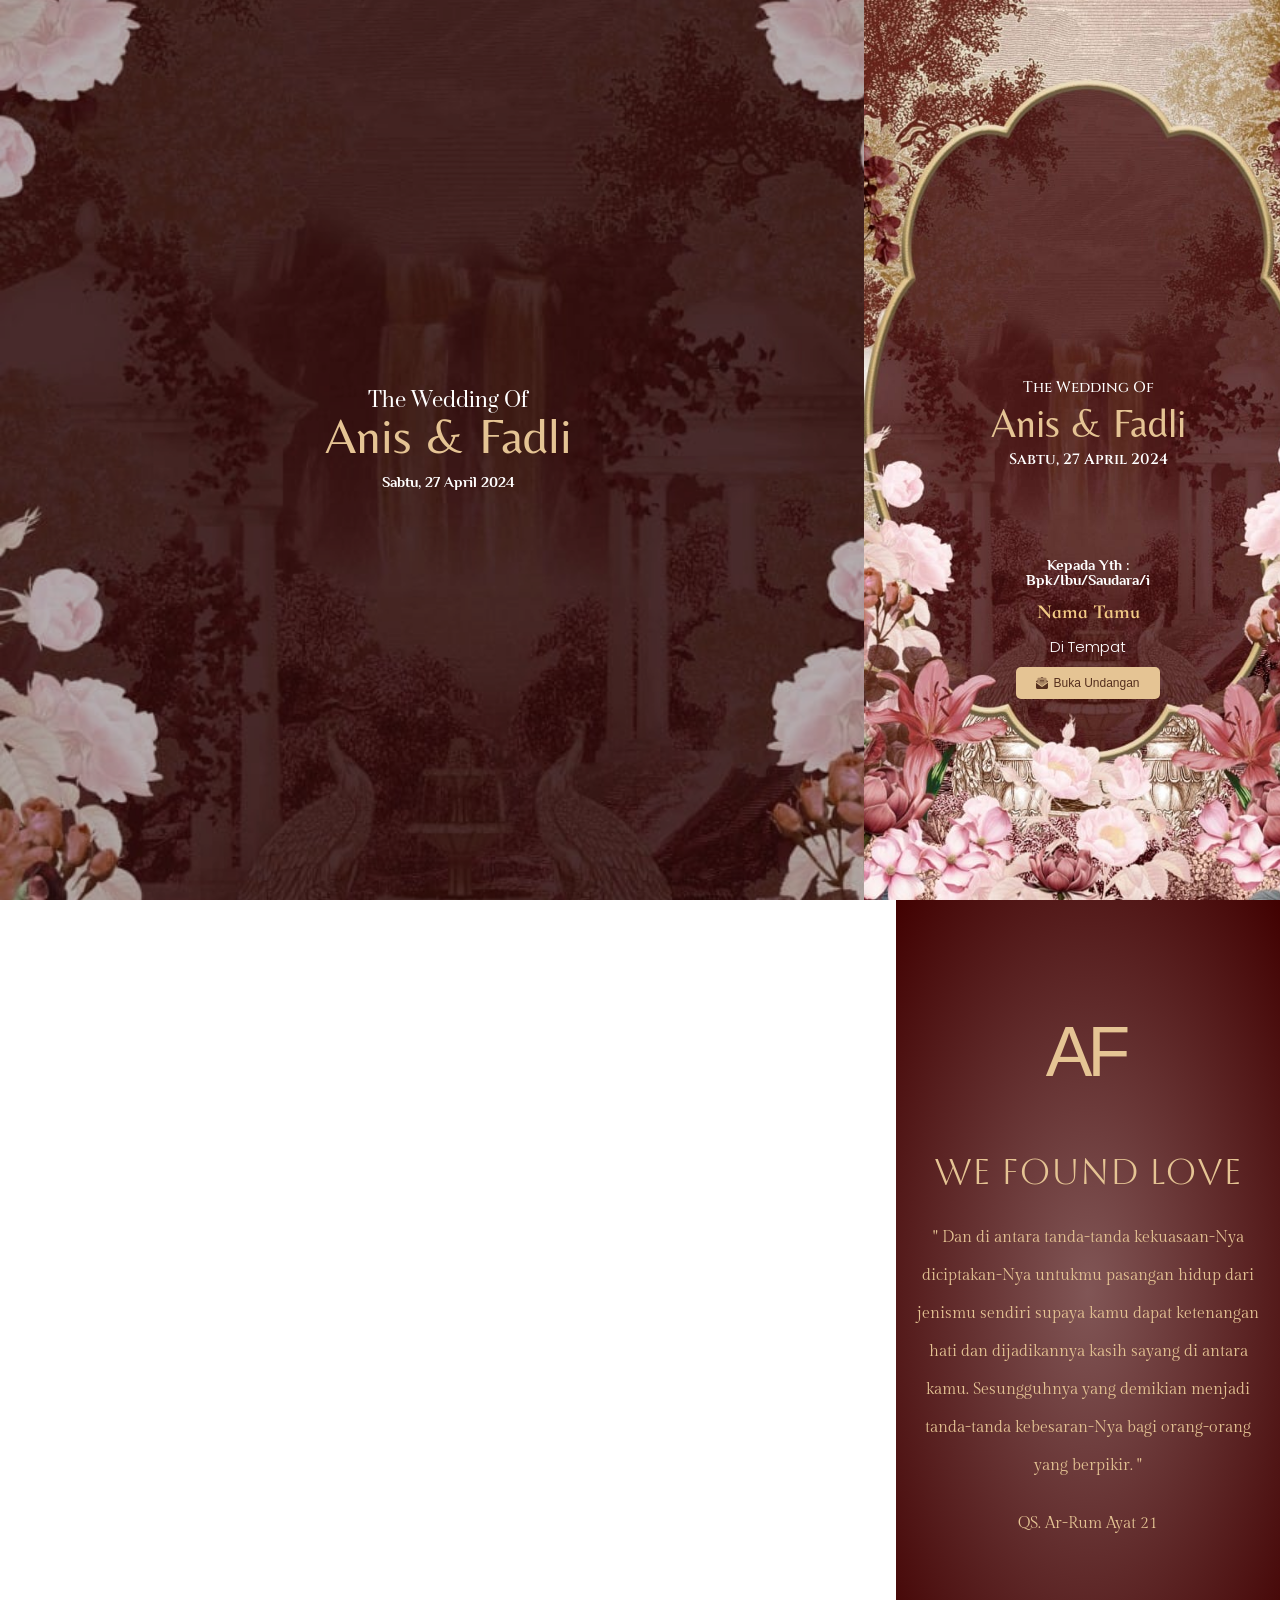
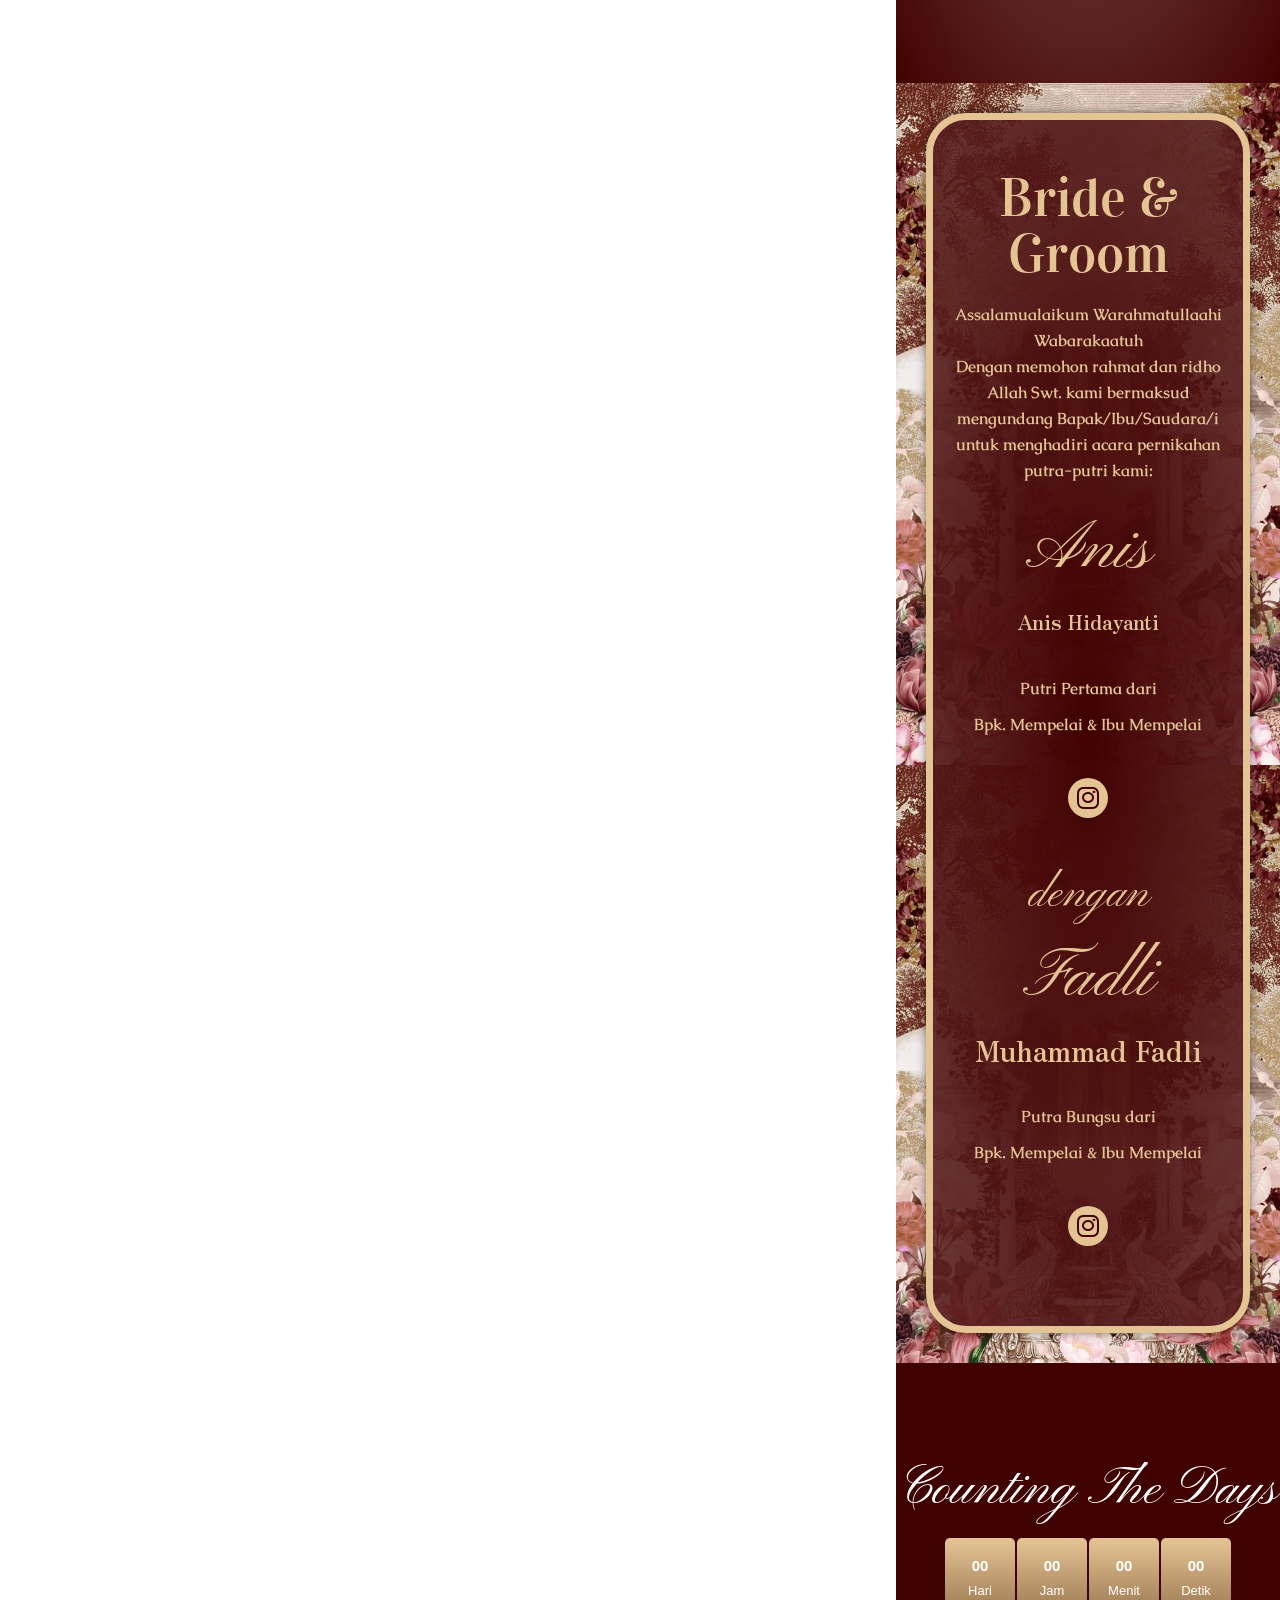
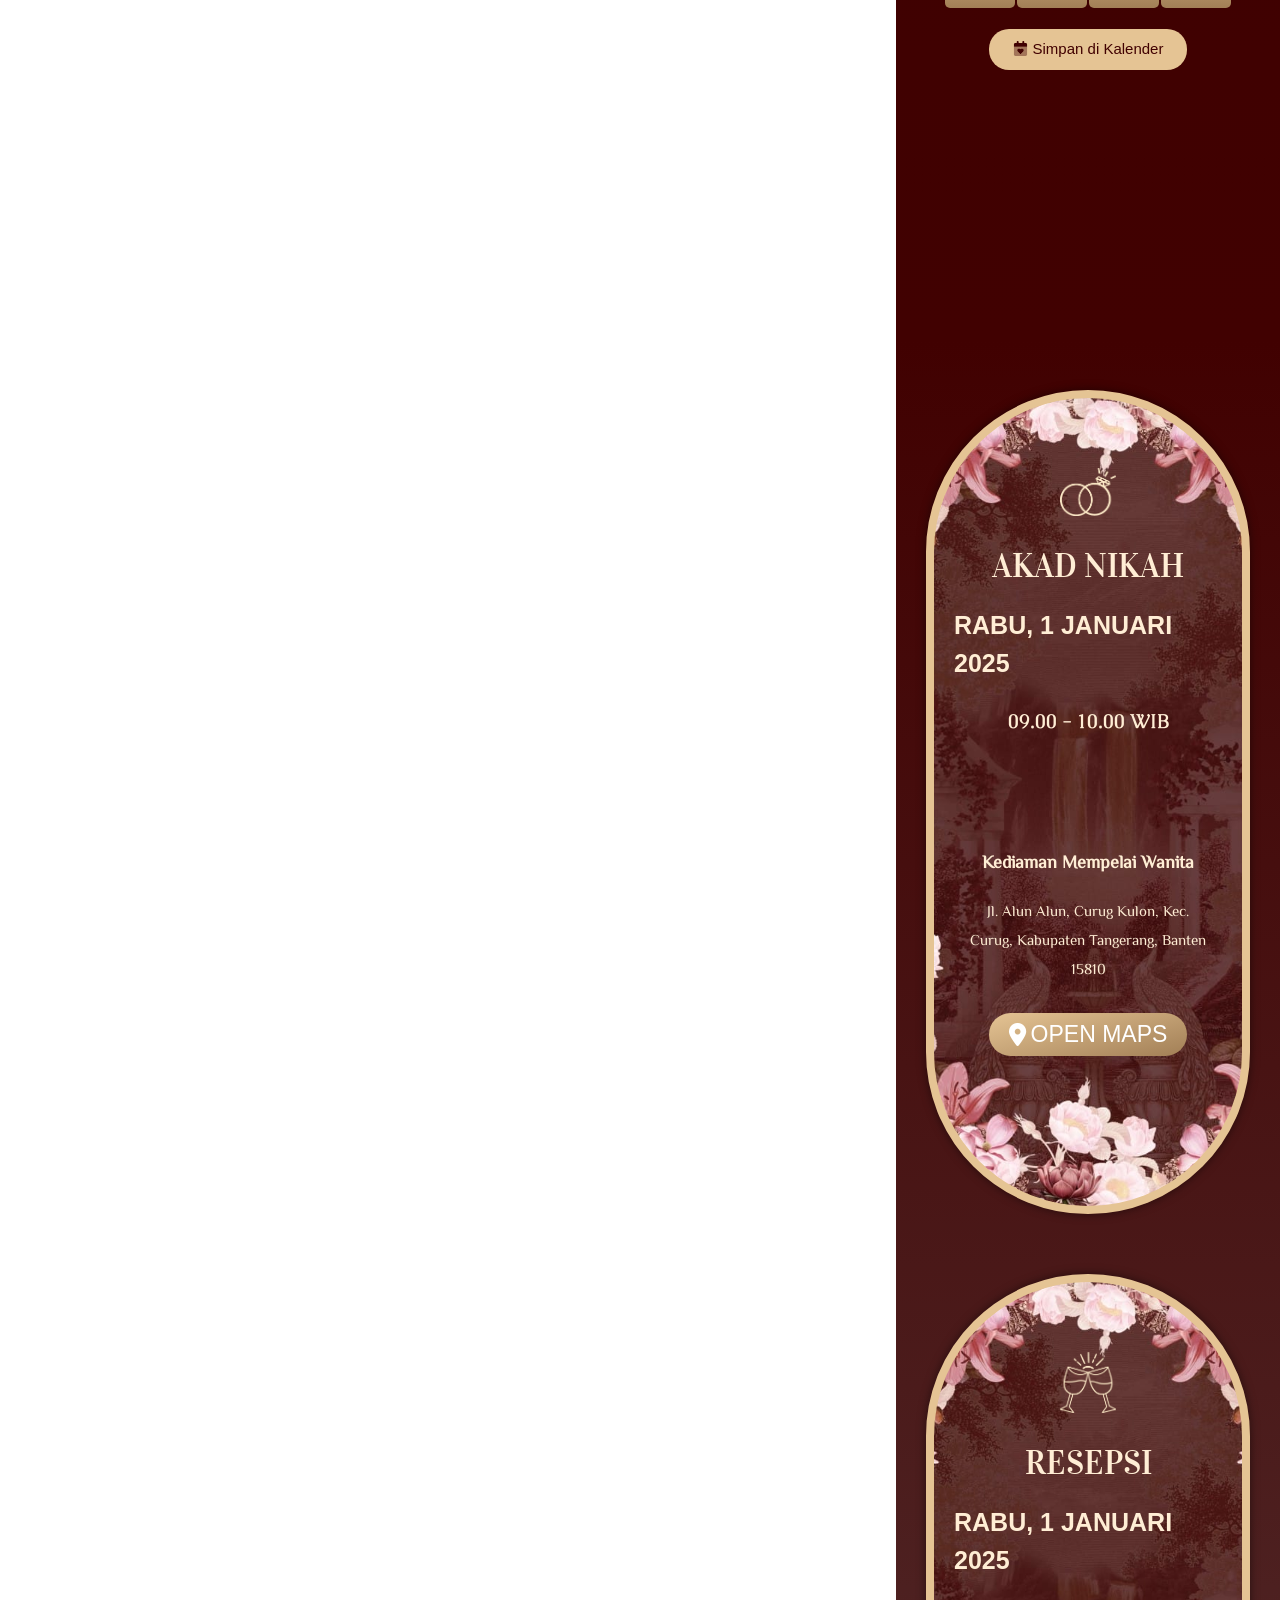
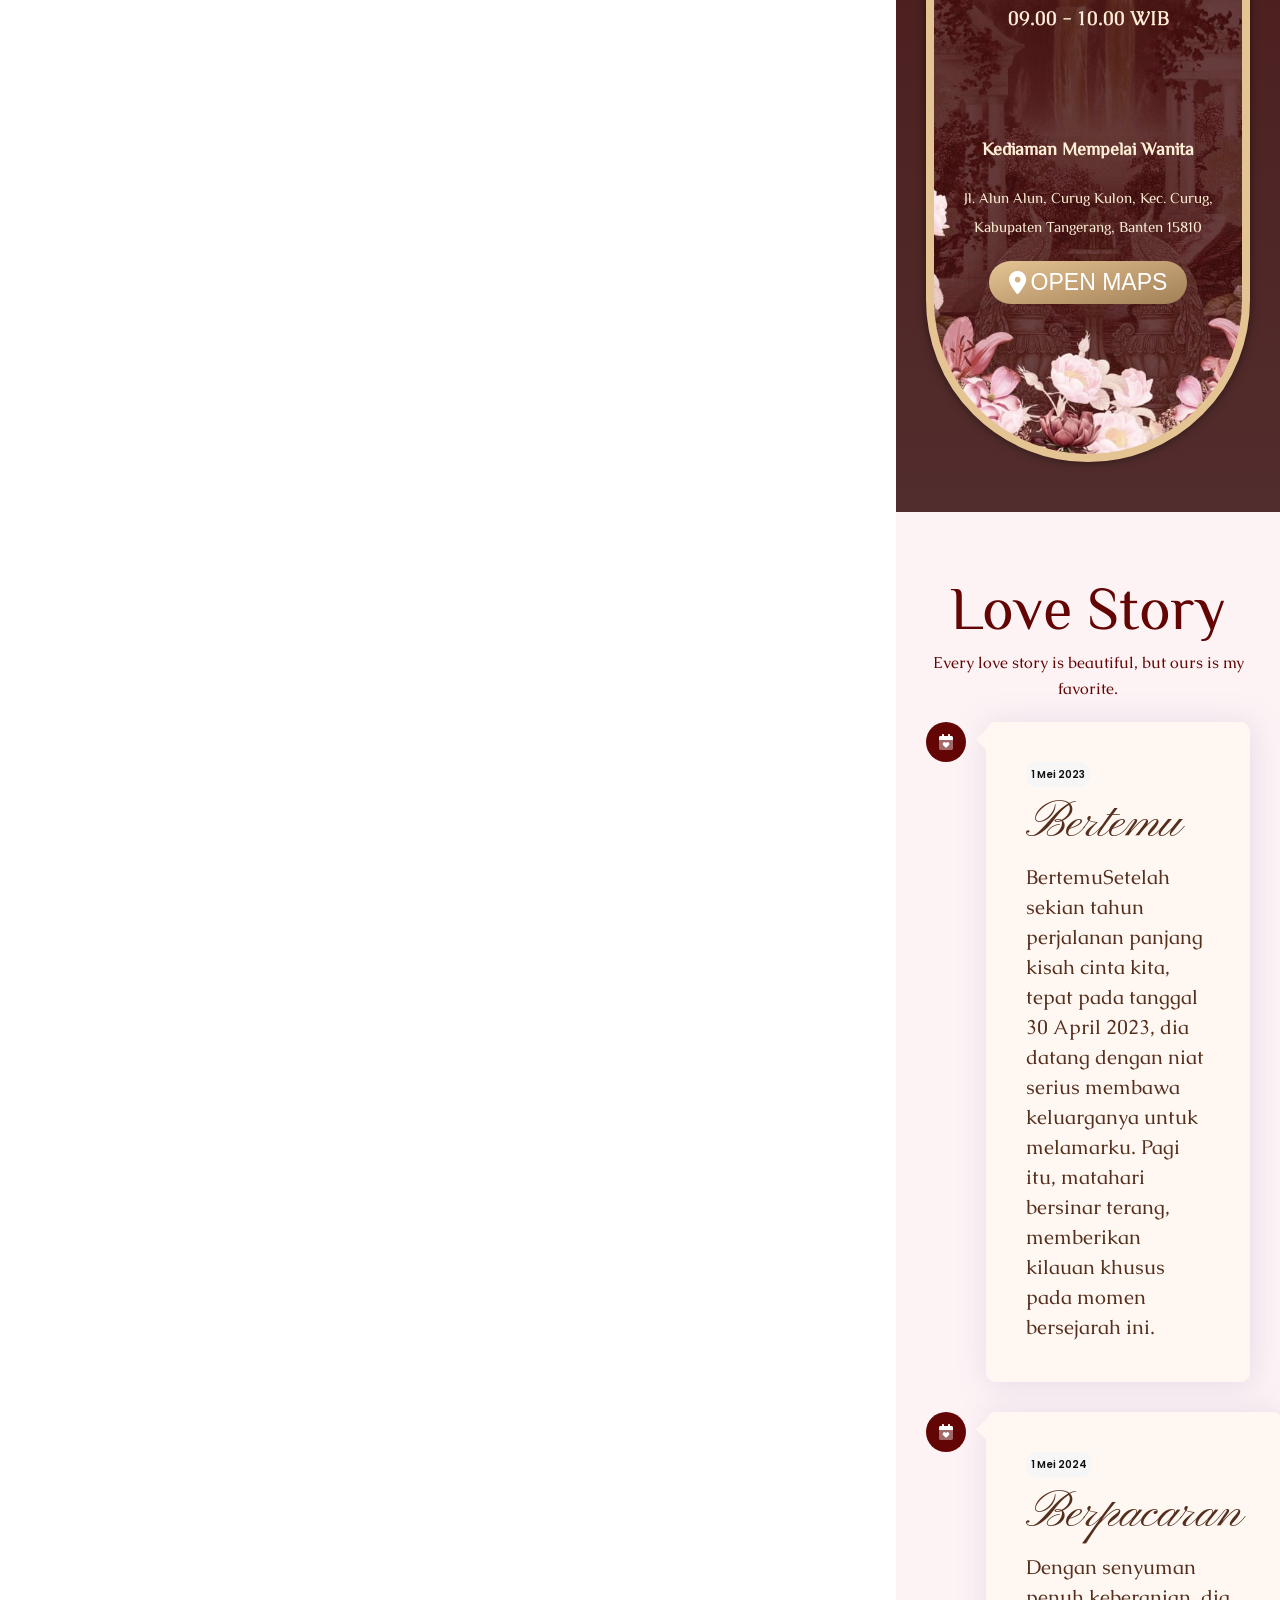
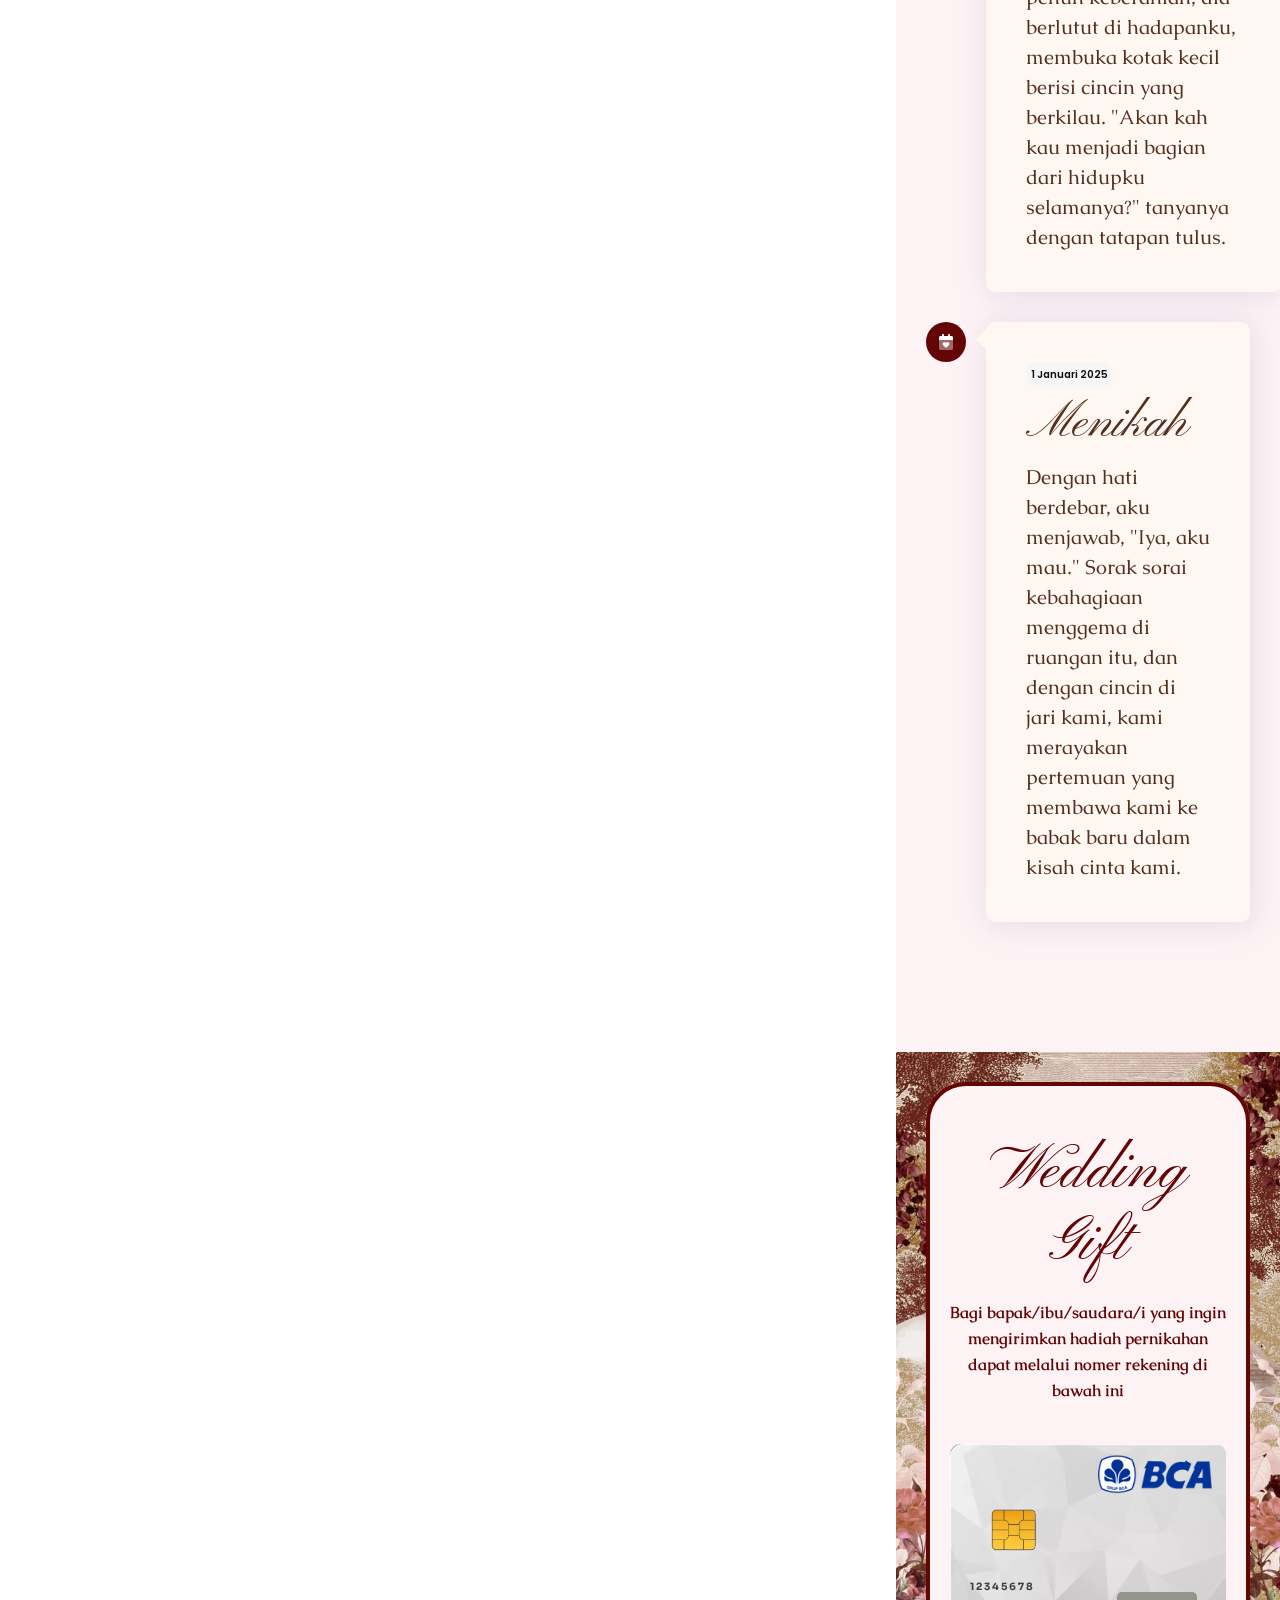
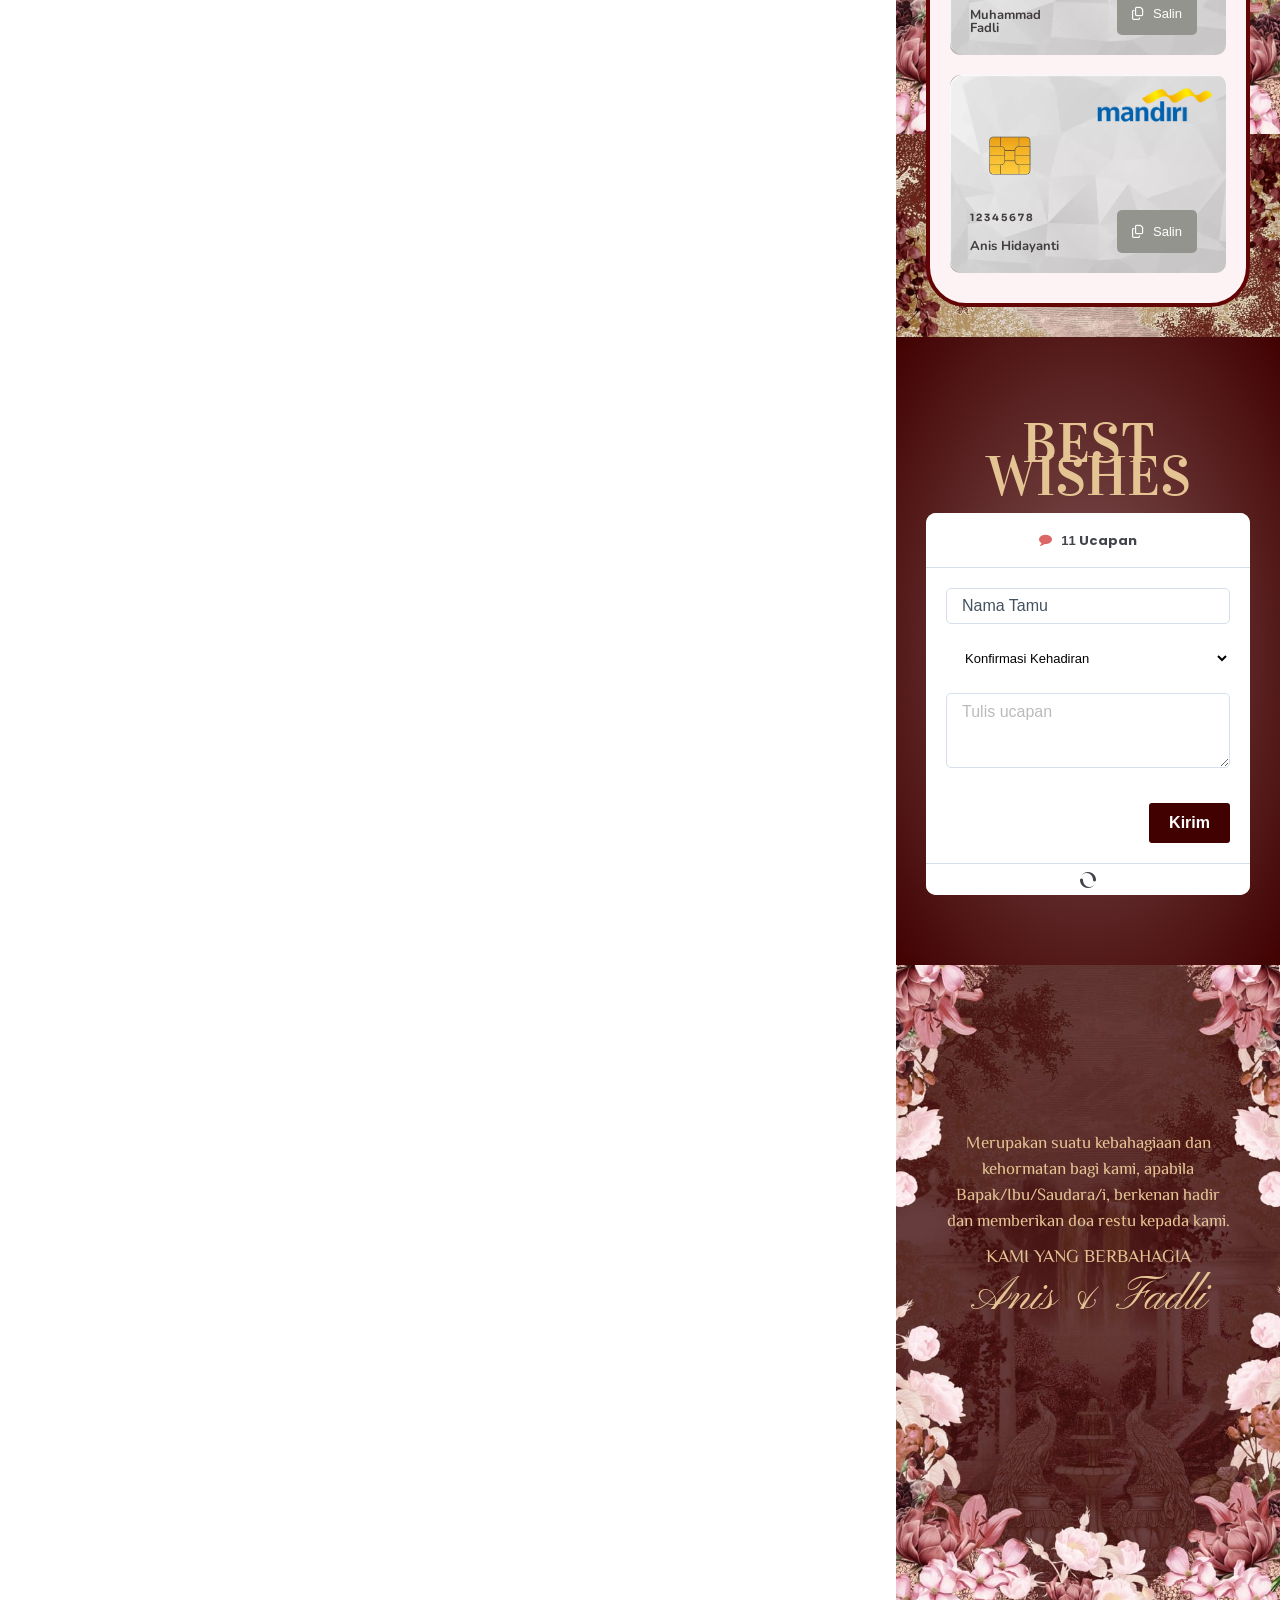
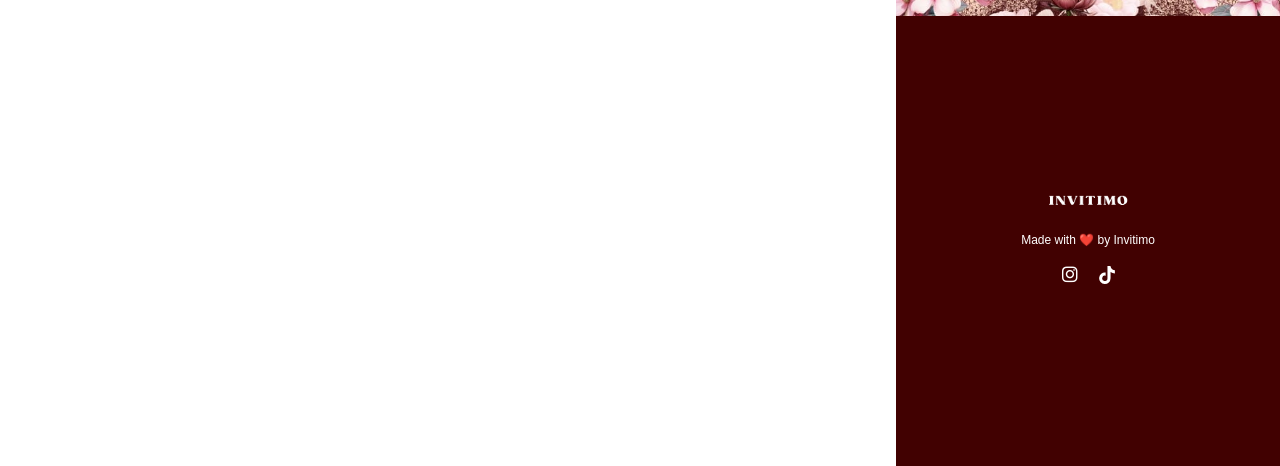
==== minimotion-02/index.htm @ 1c2e0ca4 "The Wedding of Tari & Boni - Finalized digital wedding invitation with full assets, branding, and de" ====
﻿<!DOCTYPE html>
<html lang="id" prefix="og: https://ogp.me/ns#">
<head>
	<meta charset="UTF-8">
		<link rel="icon" type="image/png" href="../wp-content/uploads/jet-form-builder/f4cf53f985447ec1e699b2943c56309c/2025/09/INVITIMO.jpeg">
<link rel="shortcut icon" href="../wp-content/uploads/jet-form-builder/f4cf53f985447ec1e699b2943c56309c/2025/09/INVITIMO.jpeg">

<!-- Optimasi Mesin Pencari oleh Rank Math - https://rankmath.com/ -->
<title>The Wedding Of Anis &amp; Fadli</title>
<meta name="description" content="Nama Tamu, hadiri acara pernikahan Anis &amp; Fadli. pada hari Minggu. 31 Desember 2024 Ya!">
<meta name="robots" content="nofollow, noindex">
<meta property="og:locale" content="id_ID">
<meta property="og:type" content="article">
<meta property="og:title" content="The Wedding Of Anis &amp; Fadli">
<meta property="og:description" content="Nama Tamu, hadiri acara pernikahan Anis &amp; Fadli. pada hari Minggu. 31 Desember 2024 Ya!">
<meta property="og:url" content="https://invitimo.my.id/minimotion-02/">
<meta property="og:site_name" content="Digital Wedding Invitation">
<meta property="article:section" content="Undangan Pernikahan">
<meta property="og:updated_time" content="2025-06-10T13:02:45+07:00">
<meta property="og:image" content="https://hi.kekondangan.id/wp-content/uploads/jet-form-builder/5694b3b8e68d534f207261f9217afb73/2024/09/MOTION-02.jpg">
<meta property="og:image:secure_url" content="https://hi.kekondangan.id/wp-content/uploads/jet-form-builder/5694b3b8e68d534f207261f9217afb73/2024/09/MOTION-02.jpg">
<meta property="og:image:width" content="1000">
<meta property="og:image:height" content="1000">
<meta property="og:image:alt" content="Anis &#038; Fadli">
<meta property="og:image:type" content="image/jpeg">
<meta property="article:published_time" content="2024-09-04T17:15:02+07:00">
<meta property="article:modified_time" content="2025-06-10T13:02:45+07:00">
<meta name="twitter:card" content="summary_large_image">
<meta name="twitter:title" content="The Wedding Of Anis &amp; Fadli">
<meta name="twitter:description" content="Nama Tamu, hadiri acara pernikahan Anis &amp; Fadli. pada hari Minggu. 31 Desember 2024 Ya!">
<meta name="twitter:image" content="https://hi.kekondangan.id/wp-content/uploads/jet-form-builder/5694b3b8e68d534f207261f9217afb73/2024/09/MOTION-02.jpg">
<meta name="twitter:label1" content="Ditulis oleh">
<meta name="twitter:data1" content="kekondangan">
<meta name="twitter:label2" content="Waktunya membaca">
<meta name="twitter:data2" content="Kurang dari semenit">
<script type="application/ld+json" class="rank-math-schema">{"@context":"https://schema.org","@graph":[{"@type":["Person","Organization"],"@id":"https://invitimo.my.id/#person","name":"Digital Wedding Invitation"},{"@type":"WebSite","@id":"https://invitimo.my.id/#website","url":"https://invitimo.my.id","name":"Digital Wedding Invitation","publisher":{"@id":"https://invitimo.my.id/#person"},"inLanguage":"id"},{"@type":"ImageObject","@id":"https://hi.kekondangan.id/wp-content/uploads/jet-form-builder/5694b3b8e68d534f207261f9217afb73/2024/09/MOTION-02.jpg","url":"https://hi.kekondangan.id/wp-content/uploads/jet-form-builder/5694b3b8e68d534f207261f9217afb73/2024/09/MOTION-02.jpg","width":"1000","height":"1000","inLanguage":"id"},{"@type":"WebPage","@id":"https://invitimo.my.id/minimotion-02/#webpage","url":"https://invitimo.my.id/minimotion-02/","name":"The Wedding Of Anis &amp; Fadli","datePublished":"2024-09-04T17:15:02+07:00","dateModified":"2025-06-10T13:02:45+07:00","isPartOf":{"@id":"https://invitimo.my.id/#website"},"primaryImageOfPage":{"@id":"https://hi.kekondangan.id/wp-content/uploads/jet-form-builder/5694b3b8e68d534f207261f9217afb73/2024/09/MOTION-02.jpg"},"inLanguage":"id"},{"@type":"Person","@id":"https://invitimo.my.id/author/kekondangan/","name":"kekondangan","url":"https://invitimo.my.id/author/kekondangan/","image":{"@type":"ImageObject","@id":"https://secure.gravatar.com/avatar/060e39ec4af00465f8073937f959c683679de852fa3f70bc7729038ad7bef04e?s=96&amp;d=mm&amp;r=g","url":"https://secure.gravatar.com/avatar/060e39ec4af00465f8073937f959c683679de852fa3f70bc7729038ad7bef04e?s=96&amp;d=mm&amp;r=g","caption":"kekondangan","inLanguage":"id"},"sameAs":["http://hi.kekondangan.id"]},{"@type":"BlogPosting","headline":"The Wedding Of Anis &amp; Fadli","datePublished":"2024-09-04T17:15:02+07:00","dateModified":"2025-06-10T13:02:45+07:00","articleSection":"Undangan Pernikahan","author":{"@id":"https://invitimo.my.id/author/kekondangan/","name":"kekondangan"},"publisher":{"@id":"https://invitimo.my.id/#person"},"description":"Nama Tamu, hadiri acara pernikahan Anis &amp; Fadli. pada hari Minggu. 31 Desember 2024 Ya!","name":"The Wedding Of Anis &amp; Fadli","@id":"https://invitimo.my.id/minimotion-02/#richSnippet","isPartOf":{"@id":"https://invitimo.my.id/minimotion-02/#webpage"},"image":{"@id":"https://hi.kekondangan.id/wp-content/uploads/jet-form-builder/5694b3b8e68d534f207261f9217afb73/2024/09/MOTION-02.jpg"},"inLanguage":"id","mainEntityOfPage":{"@id":"https://invitimo.my.id/minimotion-02/#webpage"}}]}</script>
<!-- /Plugin WordPress Rank Math SEO -->

<link rel='dns-prefetch' href='//hi.kekondangan.id'>
<link rel='dns-prefetch' href='//fonts.googleapis.com'>
<link rel='dns-prefetch' href='//unpkg.com'>
<link rel="alternate" title="oEmbed (JSON)" type="application/json+oembed" href="../wp-json/oembed/1.0/embed?url=https%3A%2F%2Finvitimo.my.id%2Fminimotion-02%2F">
<link rel="alternate" title="oEmbed (XML)" type="text/xml+oembed" href="../wp-json/oembed/1.0/embed-1?url=https%3A%2F%2Finvitimo.my.id%2Fminimotion-02%2F&#038;format=xml">
<style id="wp-img-auto-sizes-contain-inline-css">
img:is([sizes=auto i],[sizes^="auto," i]){contain-intrinsic-size:3000px 1500px}
/*# sourceURL=wp-img-auto-sizes-contain-inline-css */
</style>
<style id="wp-emoji-styles-inline-css">

	img.wp-smiley, img.emoji {
		display: inline !important;
		border: none !important;
		box-shadow: none !important;
		height: 1em !important;
		width: 1em !important;
		margin: 0 0.07em !important;
		vertical-align: -0.1em !important;
		background: none !important;
		padding: 0 !important;
	}
/*# sourceURL=wp-emoji-styles-inline-css */
</style>
<style id="wp-block-library-inline-css">
:root{--wp-block-synced-color:#7a00df;--wp-block-synced-color--rgb:122,0,223;--wp-bound-block-color:var(--wp-block-synced-color);--wp-editor-canvas-background:#ddd;--wp-admin-theme-color:#007cba;--wp-admin-theme-color--rgb:0,124,186;--wp-admin-theme-color-darker-10:#006ba1;--wp-admin-theme-color-darker-10--rgb:0,107,160.5;--wp-admin-theme-color-darker-20:#005a87;--wp-admin-theme-color-darker-20--rgb:0,90,135;--wp-admin-border-width-focus:2px}@media (min-resolution:192dpi){:root{--wp-admin-border-width-focus:1.5px}}.wp-element-button{cursor:pointer}:root .has-very-light-gray-background-color{background-color:#eee}:root .has-very-dark-gray-background-color{background-color:#313131}:root .has-very-light-gray-color{color:#eee}:root .has-very-dark-gray-color{color:#313131}:root .has-vivid-green-cyan-to-vivid-cyan-blue-gradient-background{background:linear-gradient(135deg,#00d084,#0693e3)}:root .has-purple-crush-gradient-background{background:linear-gradient(135deg,#34e2e4,#4721fb 50%,#ab1dfe)}:root .has-hazy-dawn-gradient-background{background:linear-gradient(135deg,#faaca8,#dad0ec)}:root .has-subdued-olive-gradient-background{background:linear-gradient(135deg,#fafae1,#67a671)}:root .has-atomic-cream-gradient-background{background:linear-gradient(135deg,#fdd79a,#004a59)}:root .has-nightshade-gradient-background{background:linear-gradient(135deg,#330968,#31cdcf)}:root .has-midnight-gradient-background{background:linear-gradient(135deg,#020381,#2874fc)}:root{--wp--preset--font-size--normal:16px;--wp--preset--font-size--huge:42px}.has-regular-font-size{font-size:1em}.has-larger-font-size{font-size:2.625em}.has-normal-font-size{font-size:var(--wp--preset--font-size--normal)}.has-huge-font-size{font-size:var(--wp--preset--font-size--huge)}:root .has-text-align-center{text-align:center}:root .has-text-align-left{text-align:left}:root .has-text-align-right{text-align:right}.has-fit-text{white-space:nowrap!important}#end-resizable-editor-section{display:none}.aligncenter{clear:both}.items-justified-left{justify-content:flex-start}.items-justified-center{justify-content:center}.items-justified-right{justify-content:flex-end}.items-justified-space-between{justify-content:space-between}.screen-reader-text{word-wrap:normal!important;border:0;clip-path:inset(50%);height:1px;margin:-1px;overflow:hidden;padding:0;position:absolute;width:1px;word-break:normal!important}.screen-reader-text:focus{background-color:#ddd;clip-path:none;color:#444;display:block;font-size:1em;height:auto;left:5px;line-height:normal;padding:15px 23px 14px;text-decoration:none;top:5px;width:auto;z-index:100000}html :where(.has-border-color){border-style:solid}html :where([style^=border-color],[style*=";border-color"],[style*="; border-color"]){border-style:solid}html :where([style^=border-top-color],[style*=";border-top-color"],[style*="; border-top-color"]){border-top-style:solid}html :where([style^=border-right-color],[style*=";border-right-color"],[style*="; border-right-color"]){border-right-style:solid}html :where([style^=border-bottom-color],[style*=";border-bottom-color"],[style*="; border-bottom-color"]){border-bottom-style:solid}html :where([style^=border-left-color],[style*=";border-left-color"],[style*="; border-left-color"]){border-left-style:solid}html :where([style^=border-width],[style*=";border-width"],[style*="; border-width"]){border-style:solid}html :where([style^=border-top-width],[style*=";border-top-width"],[style*="; border-top-width"]){border-top-style:solid}html :where([style^=border-right-width],[style*=";border-right-width"],[style*="; border-right-width"]){border-right-style:solid}html :where([style^=border-bottom-width],[style*=";border-bottom-width"],[style*="; border-bottom-width"]){border-bottom-style:solid}html :where([style^=border-left-width],[style*=";border-left-width"],[style*="; border-left-width"]){border-left-style:solid}html :where(img[class*=wp-image-]){height:auto;max-width:100%}:where(figure){margin:0 0 1em}html :where(.is-position-sticky){--wp-admin--admin-bar--position-offset:var(--wp-admin--admin-bar--height,0px)}@media screen and (max-width:600px){html :where(.is-position-sticky){--wp-admin--admin-bar--position-offset:0px}}
/*# sourceURL=/wp-includes/css/dist/block-library/common.min.css */
</style>
<style id="wp-block-styles-placeholder-inline-css">
:root { --wp-internal-comment: "Placeholder for wp_hoist_late_printed_styles() to replace with the block styles printed at wp_footer." }
/*# sourceURL=wp-block-styles-placeholder-inline-css */
</style>
<link rel='stylesheet' id='jet-engine-frontend-css' href='../wp-content/plugins/jet-engine/assets/css/frontend.css?ver=3.8.15.4' media='all'>
<style id="wp-global-styles-placeholder-inline-css">
:root { --wp-internal-comment: "Placeholder for wp_hoist_late_printed_styles() to replace with the global-styles printed at wp_footer." }
/*# sourceURL=wp-global-styles-placeholder-inline-css */
</style>
<link rel='stylesheet' id='wds-elementor-css' href='../wp-content/plugins/weddingsaas-pro/assets/css/wds-elementor.css?ver=2.10.5' media='all'>
<link rel='stylesheet' id='saic_style-css' href='../wp-content/plugins/weddingsaas-pro/assets/plugins/custom/commentpress/saic_style.css?ver=2.10.5' media='screen'>
<link rel='stylesheet' id='hello-elementor-css' href='../wp-content/themes/hello-elementor/assets/css/reset.css?ver=3.4.9' media='all'>
<link rel='stylesheet' id='hello-elementor-theme-style-css' href='../wp-content/themes/hello-elementor/assets/css/theme.css?ver=3.4.9' media='all'>
<link rel='stylesheet' id='hello-elementor-header-footer-css' href='../wp-content/themes/hello-elementor/assets/css/header-footer.css?ver=3.4.9' media='all'>
<link rel='stylesheet' id='elementor-frontend-css' href='../wp-content/plugins/elementor/assets/css/frontend.min.css?ver=4.3.2' media='all'>
<style id="elementor-frontend-inline-css">
@-webkit-keyframes ha_fadeIn{0%{opacity:0}to{opacity:1}}@keyframes ha_fadeIn{0%{opacity:0}to{opacity:1}}@-webkit-keyframes ha_zoomIn{0%{opacity:0;-webkit-transform:scale3d(.3,.3,.3);transform:scale3d(.3,.3,.3)}50%{opacity:1}}@keyframes ha_zoomIn{0%{opacity:0;-webkit-transform:scale3d(.3,.3,.3);transform:scale3d(.3,.3,.3)}50%{opacity:1}}@-webkit-keyframes ha_rollIn{0%{opacity:0;-webkit-transform:translate3d(-100%,0,0) rotate3d(0,0,1,-120deg);transform:translate3d(-100%,0,0) rotate3d(0,0,1,-120deg)}to{opacity:1}}@keyframes ha_rollIn{0%{opacity:0;-webkit-transform:translate3d(-100%,0,0) rotate3d(0,0,1,-120deg);transform:translate3d(-100%,0,0) rotate3d(0,0,1,-120deg)}to{opacity:1}}@-webkit-keyframes ha_bounce{0%,20%,53%,to{-webkit-animation-timing-function:cubic-bezier(.215,.61,.355,1);animation-timing-function:cubic-bezier(.215,.61,.355,1)}40%,43%{-webkit-transform:translate3d(0,-30px,0) scaleY(1.1);transform:translate3d(0,-30px,0) scaleY(1.1);-webkit-animation-timing-function:cubic-bezier(.755,.05,.855,.06);animation-timing-function:cubic-bezier(.755,.05,.855,.06)}70%{-webkit-transform:translate3d(0,-15px,0) scaleY(1.05);transform:translate3d(0,-15px,0) scaleY(1.05);-webkit-animation-timing-function:cubic-bezier(.755,.05,.855,.06);animation-timing-function:cubic-bezier(.755,.05,.855,.06)}80%{-webkit-transition-timing-function:cubic-bezier(.215,.61,.355,1);transition-timing-function:cubic-bezier(.215,.61,.355,1);-webkit-transform:translate3d(0,0,0) scaleY(.95);transform:translate3d(0,0,0) scaleY(.95)}90%{-webkit-transform:translate3d(0,-4px,0) scaleY(1.02);transform:translate3d(0,-4px,0) scaleY(1.02)}}@keyframes ha_bounce{0%,20%,53%,to{-webkit-animation-timing-function:cubic-bezier(.215,.61,.355,1);animation-timing-function:cubic-bezier(.215,.61,.355,1)}40%,43%{-webkit-transform:translate3d(0,-30px,0) scaleY(1.1);transform:translate3d(0,-30px,0) scaleY(1.1);-webkit-animation-timing-function:cubic-bezier(.755,.05,.855,.06);animation-timing-function:cubic-bezier(.755,.05,.855,.06)}70%{-webkit-transform:translate3d(0,-15px,0) scaleY(1.05);transform:translate3d(0,-15px,0) scaleY(1.05);-webkit-animation-timing-function:cubic-bezier(.755,.05,.855,.06);animation-timing-function:cubic-bezier(.755,.05,.855,.06)}80%{-webkit-transition-timing-function:cubic-bezier(.215,.61,.355,1);transition-timing-function:cubic-bezier(.215,.61,.355,1);-webkit-transform:translate3d(0,0,0) scaleY(.95);transform:translate3d(0,0,0) scaleY(.95)}90%{-webkit-transform:translate3d(0,-4px,0) scaleY(1.02);transform:translate3d(0,-4px,0) scaleY(1.02)}}@-webkit-keyframes ha_bounceIn{0%,20%,40%,60%,80%,to{-webkit-animation-timing-function:cubic-bezier(.215,.61,.355,1);animation-timing-function:cubic-bezier(.215,.61,.355,1)}0%{opacity:0;-webkit-transform:scale3d(.3,.3,.3);transform:scale3d(.3,.3,.3)}20%{-webkit-transform:scale3d(1.1,1.1,1.1);transform:scale3d(1.1,1.1,1.1)}40%{-webkit-transform:scale3d(.9,.9,.9);transform:scale3d(.9,.9,.9)}60%{opacity:1;-webkit-transform:scale3d(1.03,1.03,1.03);transform:scale3d(1.03,1.03,1.03)}80%{-webkit-transform:scale3d(.97,.97,.97);transform:scale3d(.97,.97,.97)}to{opacity:1}}@keyframes ha_bounceIn{0%,20%,40%,60%,80%,to{-webkit-animation-timing-function:cubic-bezier(.215,.61,.355,1);animation-timing-function:cubic-bezier(.215,.61,.355,1)}0%{opacity:0;-webkit-transform:scale3d(.3,.3,.3);transform:scale3d(.3,.3,.3)}20%{-webkit-transform:scale3d(1.1,1.1,1.1);transform:scale3d(1.1,1.1,1.1)}40%{-webkit-transform:scale3d(.9,.9,.9);transform:scale3d(.9,.9,.9)}60%{opacity:1;-webkit-transform:scale3d(1.03,1.03,1.03);transform:scale3d(1.03,1.03,1.03)}80%{-webkit-transform:scale3d(.97,.97,.97);transform:scale3d(.97,.97,.97)}to{opacity:1}}@-webkit-keyframes ha_flipInX{0%{opacity:0;-webkit-transform:perspective(400px) rotate3d(1,0,0,90deg);transform:perspective(400px) rotate3d(1,0,0,90deg);-webkit-animation-timing-function:ease-in;animation-timing-function:ease-in}40%{-webkit-transform:perspective(400px) rotate3d(1,0,0,-20deg);transform:perspective(400px) rotate3d(1,0,0,-20deg);-webkit-animation-timing-function:ease-in;animation-timing-function:ease-in}60%{opacity:1;-webkit-transform:perspective(400px) rotate3d(1,0,0,10deg);transform:perspective(400px) rotate3d(1,0,0,10deg)}80%{-webkit-transform:perspective(400px) rotate3d(1,0,0,-5deg);transform:perspective(400px) rotate3d(1,0,0,-5deg)}}@keyframes ha_flipInX{0%{opacity:0;-webkit-transform:perspective(400px) rotate3d(1,0,0,90deg);transform:perspective(400px) rotate3d(1,0,0,90deg);-webkit-animation-timing-function:ease-in;animation-timing-function:ease-in}40%{-webkit-transform:perspective(400px) rotate3d(1,0,0,-20deg);transform:perspective(400px) rotate3d(1,0,0,-20deg);-webkit-animation-timing-function:ease-in;animation-timing-function:ease-in}60%{opacity:1;-webkit-transform:perspective(400px) rotate3d(1,0,0,10deg);transform:perspective(400px) rotate3d(1,0,0,10deg)}80%{-webkit-transform:perspective(400px) rotate3d(1,0,0,-5deg);transform:perspective(400px) rotate3d(1,0,0,-5deg)}}@-webkit-keyframes ha_flipInY{0%{opacity:0;-webkit-transform:perspective(400px) rotate3d(0,1,0,90deg);transform:perspective(400px) rotate3d(0,1,0,90deg);-webkit-animation-timing-function:ease-in;animation-timing-function:ease-in}40%{-webkit-transform:perspective(400px) rotate3d(0,1,0,-20deg);transform:perspective(400px) rotate3d(0,1,0,-20deg);-webkit-animation-timing-function:ease-in;animation-timing-function:ease-in}60%{opacity:1;-webkit-transform:perspective(400px) rotate3d(0,1,0,10deg);transform:perspective(400px) rotate3d(0,1,0,10deg)}80%{-webkit-transform:perspective(400px) rotate3d(0,1,0,-5deg);transform:perspective(400px) rotate3d(0,1,0,-5deg)}}@keyframes ha_flipInY{0%{opacity:0;-webkit-transform:perspective(400px) rotate3d(0,1,0,90deg);transform:perspective(400px) rotate3d(0,1,0,90deg);-webkit-animation-timing-function:ease-in;animation-timing-function:ease-in}40%{-webkit-transform:perspective(400px) rotate3d(0,1,0,-20deg);transform:perspective(400px) rotate3d(0,1,0,-20deg);-webkit-animation-timing-function:ease-in;animation-timing-function:ease-in}60%{opacity:1;-webkit-transform:perspective(400px) rotate3d(0,1,0,10deg);transform:perspective(400px) rotate3d(0,1,0,10deg)}80%{-webkit-transform:perspective(400px) rotate3d(0,1,0,-5deg);transform:perspective(400px) rotate3d(0,1,0,-5deg)}}@-webkit-keyframes ha_swing{20%{-webkit-transform:rotate3d(0,0,1,15deg);transform:rotate3d(0,0,1,15deg)}40%{-webkit-transform:rotate3d(0,0,1,-10deg);transform:rotate3d(0,0,1,-10deg)}60%{-webkit-transform:rotate3d(0,0,1,5deg);transform:rotate3d(0,0,1,5deg)}80%{-webkit-transform:rotate3d(0,0,1,-5deg);transform:rotate3d(0,0,1,-5deg)}}@keyframes ha_swing{20%{-webkit-transform:rotate3d(0,0,1,15deg);transform:rotate3d(0,0,1,15deg)}40%{-webkit-transform:rotate3d(0,0,1,-10deg);transform:rotate3d(0,0,1,-10deg)}60%{-webkit-transform:rotate3d(0,0,1,5deg);transform:rotate3d(0,0,1,5deg)}80%{-webkit-transform:rotate3d(0,0,1,-5deg);transform:rotate3d(0,0,1,-5deg)}}@-webkit-keyframes ha_slideInDown{0%{visibility:visible;-webkit-transform:translate3d(0,-100%,0);transform:translate3d(0,-100%,0)}}@keyframes ha_slideInDown{0%{visibility:visible;-webkit-transform:translate3d(0,-100%,0);transform:translate3d(0,-100%,0)}}@-webkit-keyframes ha_slideInUp{0%{visibility:visible;-webkit-transform:translate3d(0,100%,0);transform:translate3d(0,100%,0)}}@keyframes ha_slideInUp{0%{visibility:visible;-webkit-transform:translate3d(0,100%,0);transform:translate3d(0,100%,0)}}@-webkit-keyframes ha_slideInLeft{0%{visibility:visible;-webkit-transform:translate3d(-100%,0,0);transform:translate3d(-100%,0,0)}}@keyframes ha_slideInLeft{0%{visibility:visible;-webkit-transform:translate3d(-100%,0,0);transform:translate3d(-100%,0,0)}}@-webkit-keyframes ha_slideInRight{0%{visibility:visible;-webkit-transform:translate3d(100%,0,0);transform:translate3d(100%,0,0)}}@keyframes ha_slideInRight{0%{visibility:visible;-webkit-transform:translate3d(100%,0,0);transform:translate3d(100%,0,0)}}.ha_fadeIn{-webkit-animation-name:ha_fadeIn;animation-name:ha_fadeIn}.ha_zoomIn{-webkit-animation-name:ha_zoomIn;animation-name:ha_zoomIn}.ha_rollIn{-webkit-animation-name:ha_rollIn;animation-name:ha_rollIn}.ha_bounce{-webkit-transform-origin:center bottom;-ms-transform-origin:center bottom;transform-origin:center bottom;-webkit-animation-name:ha_bounce;animation-name:ha_bounce}.ha_bounceIn{-webkit-animation-name:ha_bounceIn;animation-name:ha_bounceIn;-webkit-animation-duration:.75s;-webkit-animation-duration:calc(var(--animate-duration)*.75);animation-duration:.75s;animation-duration:calc(var(--animate-duration)*.75)}.ha_flipInX,.ha_flipInY{-webkit-animation-name:ha_flipInX;animation-name:ha_flipInX;-webkit-backface-visibility:visible!important;backface-visibility:visible!important}.ha_flipInY{-webkit-animation-name:ha_flipInY;animation-name:ha_flipInY}.ha_swing{-webkit-transform-origin:top center;-ms-transform-origin:top center;transform-origin:top center;-webkit-animation-name:ha_swing;animation-name:ha_swing}.ha_slideInDown{-webkit-animation-name:ha_slideInDown;animation-name:ha_slideInDown}.ha_slideInUp{-webkit-animation-name:ha_slideInUp;animation-name:ha_slideInUp}.ha_slideInLeft{-webkit-animation-name:ha_slideInLeft;animation-name:ha_slideInLeft}.ha_slideInRight{-webkit-animation-name:ha_slideInRight;animation-name:ha_slideInRight}.ha-css-transform-yes{-webkit-transition-duration:var(--ha-tfx-transition-duration, .2s);transition-duration:var(--ha-tfx-transition-duration, .2s);-webkit-transition-property:-webkit-transform;transition-property:transform;transition-property:transform,-webkit-transform;-webkit-transform:translate(var(--ha-tfx-translate-x, 0),var(--ha-tfx-translate-y, 0)) scale(var(--ha-tfx-scale-x, 1),var(--ha-tfx-scale-y, 1)) skew(var(--ha-tfx-skew-x, 0),var(--ha-tfx-skew-y, 0)) rotateX(var(--ha-tfx-rotate-x, 0)) rotateY(var(--ha-tfx-rotate-y, 0)) rotateZ(var(--ha-tfx-rotate-z, 0));transform:translate(var(--ha-tfx-translate-x, 0),var(--ha-tfx-translate-y, 0)) scale(var(--ha-tfx-scale-x, 1),var(--ha-tfx-scale-y, 1)) skew(var(--ha-tfx-skew-x, 0),var(--ha-tfx-skew-y, 0)) rotateX(var(--ha-tfx-rotate-x, 0)) rotateY(var(--ha-tfx-rotate-y, 0)) rotateZ(var(--ha-tfx-rotate-z, 0))}.ha-css-transform-yes:hover{-webkit-transform:translate(var(--ha-tfx-translate-x-hover, var(--ha-tfx-translate-x, 0)),var(--ha-tfx-translate-y-hover, var(--ha-tfx-translate-y, 0))) scale(var(--ha-tfx-scale-x-hover, var(--ha-tfx-scale-x, 1)),var(--ha-tfx-scale-y-hover, var(--ha-tfx-scale-y, 1))) skew(var(--ha-tfx-skew-x-hover, var(--ha-tfx-skew-x, 0)),var(--ha-tfx-skew-y-hover, var(--ha-tfx-skew-y, 0))) rotateX(var(--ha-tfx-rotate-x-hover, var(--ha-tfx-rotate-x, 0))) rotateY(var(--ha-tfx-rotate-y-hover, var(--ha-tfx-rotate-y, 0))) rotateZ(var(--ha-tfx-rotate-z-hover, var(--ha-tfx-rotate-z, 0)));transform:translate(var(--ha-tfx-translate-x-hover, var(--ha-tfx-translate-x, 0)),var(--ha-tfx-translate-y-hover, var(--ha-tfx-translate-y, 0))) scale(var(--ha-tfx-scale-x-hover, var(--ha-tfx-scale-x, 1)),var(--ha-tfx-scale-y-hover, var(--ha-tfx-scale-y, 1))) skew(var(--ha-tfx-skew-x-hover, var(--ha-tfx-skew-x, 0)),var(--ha-tfx-skew-y-hover, var(--ha-tfx-skew-y, 0))) rotateX(var(--ha-tfx-rotate-x-hover, var(--ha-tfx-rotate-x, 0))) rotateY(var(--ha-tfx-rotate-y-hover, var(--ha-tfx-rotate-y, 0))) rotateZ(var(--ha-tfx-rotate-z-hover, var(--ha-tfx-rotate-z, 0)))}.happy-addon>.elementor-widget-container{word-wrap:break-word;overflow-wrap:break-word}.happy-addon>.elementor-widget-container,.happy-addon>.elementor-widget-container *{-webkit-box-sizing:border-box;box-sizing:border-box}.happy-addon:not(:has(.elementor-widget-container)),.happy-addon:not(:has(.elementor-widget-container)) *{-webkit-box-sizing:border-box;box-sizing:border-box;word-wrap:break-word;overflow-wrap:break-word}.happy-addon p:empty{display:none}.happy-addon .elementor-inline-editing{min-height:auto!important}.happy-addon-pro img{max-width:100%;height:auto;-o-object-fit:cover;object-fit:cover}.ha-screen-reader-text{position:absolute;overflow:hidden;clip:rect(1px,1px,1px,1px);margin:-1px;padding:0;width:1px;height:1px;border:0;word-wrap:normal!important;-webkit-clip-path:inset(50%);clip-path:inset(50%)}.ha-has-bg-overlay>.elementor-widget-container{position:relative;z-index:1}.ha-has-bg-overlay>.elementor-widget-container:before{position:absolute;top:0;left:0;z-index:-1;width:100%;height:100%;content:""}.ha-has-bg-overlay:not(:has(.elementor-widget-container)){position:relative;z-index:1}.ha-has-bg-overlay:not(:has(.elementor-widget-container)):before{position:absolute;top:0;left:0;z-index:-1;width:100%;height:100%;content:""}.ha-popup--is-enabled .ha-js-popup,.ha-popup--is-enabled .ha-js-popup img{cursor:-webkit-zoom-in!important;cursor:zoom-in!important}.mfp-wrap .mfp-arrow,.mfp-wrap .mfp-close{background-color:transparent}.mfp-wrap .mfp-arrow:focus,.mfp-wrap .mfp-close:focus{outline-width:thin}.ha-advanced-tooltip-enable{position:relative;cursor:pointer;--ha-tooltip-arrow-color:black;--ha-tooltip-arrow-distance:0}.ha-advanced-tooltip-enable .ha-advanced-tooltip-content{position:absolute;z-index:999;display:none;padding:5px 0;width:120px;height:auto;border-radius:6px;background-color:#000;color:#fff;text-align:center;opacity:0}.ha-advanced-tooltip-enable .ha-advanced-tooltip-content::after{position:absolute;border-width:5px;border-style:solid;content:""}.ha-advanced-tooltip-enable .ha-advanced-tooltip-content.no-arrow::after{visibility:hidden}.ha-advanced-tooltip-enable .ha-advanced-tooltip-content.show{display:inline-block;opacity:1}.ha-advanced-tooltip-enable.ha-advanced-tooltip-top .ha-advanced-tooltip-content,body[data-elementor-device-mode=tablet] .ha-advanced-tooltip-enable.ha-advanced-tooltip-tablet-top .ha-advanced-tooltip-content{top:unset;right:0;bottom:calc(101% + var(--ha-tooltip-arrow-distance));left:0;margin:0 auto}.ha-advanced-tooltip-enable.ha-advanced-tooltip-top .ha-advanced-tooltip-content::after,body[data-elementor-device-mode=tablet] .ha-advanced-tooltip-enable.ha-advanced-tooltip-tablet-top .ha-advanced-tooltip-content::after{top:100%;right:unset;bottom:unset;left:50%;border-color:var(--ha-tooltip-arrow-color) transparent transparent transparent;-webkit-transform:translateX(-50%);-ms-transform:translateX(-50%);transform:translateX(-50%)}.ha-advanced-tooltip-enable.ha-advanced-tooltip-bottom .ha-advanced-tooltip-content,body[data-elementor-device-mode=tablet] .ha-advanced-tooltip-enable.ha-advanced-tooltip-tablet-bottom .ha-advanced-tooltip-content{top:calc(101% + var(--ha-tooltip-arrow-distance));right:0;bottom:unset;left:0;margin:0 auto}.ha-advanced-tooltip-enable.ha-advanced-tooltip-bottom .ha-advanced-tooltip-content::after,body[data-elementor-device-mode=tablet] .ha-advanced-tooltip-enable.ha-advanced-tooltip-tablet-bottom .ha-advanced-tooltip-content::after{top:unset;right:unset;bottom:100%;left:50%;border-color:transparent transparent var(--ha-tooltip-arrow-color) transparent;-webkit-transform:translateX(-50%);-ms-transform:translateX(-50%);transform:translateX(-50%)}.ha-advanced-tooltip-enable.ha-advanced-tooltip-left .ha-advanced-tooltip-content,body[data-elementor-device-mode=tablet] .ha-advanced-tooltip-enable.ha-advanced-tooltip-tablet-left .ha-advanced-tooltip-content{top:50%;right:calc(101% + var(--ha-tooltip-arrow-distance));bottom:unset;left:unset;-webkit-transform:translateY(-50%);-ms-transform:translateY(-50%);transform:translateY(-50%)}.ha-advanced-tooltip-enable.ha-advanced-tooltip-left .ha-advanced-tooltip-content::after,body[data-elementor-device-mode=tablet] .ha-advanced-tooltip-enable.ha-advanced-tooltip-tablet-left .ha-advanced-tooltip-content::after{top:50%;right:unset;bottom:unset;left:100%;border-color:transparent transparent transparent var(--ha-tooltip-arrow-color);-webkit-transform:translateY(-50%);-ms-transform:translateY(-50%);transform:translateY(-50%)}.ha-advanced-tooltip-enable.ha-advanced-tooltip-right .ha-advanced-tooltip-content,body[data-elementor-device-mode=tablet] .ha-advanced-tooltip-enable.ha-advanced-tooltip-tablet-right .ha-advanced-tooltip-content{top:50%;right:unset;bottom:unset;left:calc(101% + var(--ha-tooltip-arrow-distance));-webkit-transform:translateY(-50%);-ms-transform:translateY(-50%);transform:translateY(-50%)}.ha-advanced-tooltip-enable.ha-advanced-tooltip-right .ha-advanced-tooltip-content::after,body[data-elementor-device-mode=tablet] .ha-advanced-tooltip-enable.ha-advanced-tooltip-tablet-right .ha-advanced-tooltip-content::after{top:50%;right:100%;bottom:unset;left:unset;border-color:transparent var(--ha-tooltip-arrow-color) transparent transparent;-webkit-transform:translateY(-50%);-ms-transform:translateY(-50%);transform:translateY(-50%)}body[data-elementor-device-mode=mobile] .ha-advanced-tooltip-enable.ha-advanced-tooltip-mobile-top .ha-advanced-tooltip-content{top:unset;right:0;bottom:calc(101% + var(--ha-tooltip-arrow-distance));left:0;margin:0 auto}body[data-elementor-device-mode=mobile] .ha-advanced-tooltip-enable.ha-advanced-tooltip-mobile-top .ha-advanced-tooltip-content::after{top:100%;right:unset;bottom:unset;left:50%;border-color:var(--ha-tooltip-arrow-color) transparent transparent transparent;-webkit-transform:translateX(-50%);-ms-transform:translateX(-50%);transform:translateX(-50%)}body[data-elementor-device-mode=mobile] .ha-advanced-tooltip-enable.ha-advanced-tooltip-mobile-bottom .ha-advanced-tooltip-content{top:calc(101% + var(--ha-tooltip-arrow-distance));right:0;bottom:unset;left:0;margin:0 auto}body[data-elementor-device-mode=mobile] .ha-advanced-tooltip-enable.ha-advanced-tooltip-mobile-bottom .ha-advanced-tooltip-content::after{top:unset;right:unset;bottom:100%;left:50%;border-color:transparent transparent var(--ha-tooltip-arrow-color) transparent;-webkit-transform:translateX(-50%);-ms-transform:translateX(-50%);transform:translateX(-50%)}body[data-elementor-device-mode=mobile] .ha-advanced-tooltip-enable.ha-advanced-tooltip-mobile-left .ha-advanced-tooltip-content{top:50%;right:calc(101% + var(--ha-tooltip-arrow-distance));bottom:unset;left:unset;-webkit-transform:translateY(-50%);-ms-transform:translateY(-50%);transform:translateY(-50%)}body[data-elementor-device-mode=mobile] .ha-advanced-tooltip-enable.ha-advanced-tooltip-mobile-left .ha-advanced-tooltip-content::after{top:50%;right:unset;bottom:unset;left:100%;border-color:transparent transparent transparent var(--ha-tooltip-arrow-color);-webkit-transform:translateY(-50%);-ms-transform:translateY(-50%);transform:translateY(-50%)}body[data-elementor-device-mode=mobile] .ha-advanced-tooltip-enable.ha-advanced-tooltip-mobile-right .ha-advanced-tooltip-content{top:50%;right:unset;bottom:unset;left:calc(101% + var(--ha-tooltip-arrow-distance));-webkit-transform:translateY(-50%);-ms-transform:translateY(-50%);transform:translateY(-50%)}body[data-elementor-device-mode=mobile] .ha-advanced-tooltip-enable.ha-advanced-tooltip-mobile-right .ha-advanced-tooltip-content::after{top:50%;right:100%;bottom:unset;left:unset;border-color:transparent var(--ha-tooltip-arrow-color) transparent transparent;-webkit-transform:translateY(-50%);-ms-transform:translateY(-50%);transform:translateY(-50%)}body.elementor-editor-active .happy-addon.ha-gravityforms .gform_wrapper{display:block!important}.ha-scroll-to-top-wrap.ha-scroll-to-top-hide{display:none}.ha-scroll-to-top-wrap.edit-mode,.ha-scroll-to-top-wrap.single-page-off{display:none!important}.ha-scroll-to-top-button{position:fixed;right:15px;bottom:15px;z-index:9999;display:-webkit-box;display:-webkit-flex;display:-ms-flexbox;display:flex;-webkit-box-align:center;-webkit-align-items:center;align-items:center;-ms-flex-align:center;-webkit-box-pack:center;-ms-flex-pack:center;-webkit-justify-content:center;justify-content:center;width:50px;height:50px;border-radius:50px;background-color:#5636d1;color:#fff;text-align:center;opacity:1;cursor:pointer;-webkit-transition:all .3s;transition:all .3s}.ha-scroll-to-top-button i{color:#fff;font-size:16px}.ha-scroll-to-top-button:hover{background-color:#e2498a}
.elementor-5080 .elementor-element.elementor-element-164270d:not(.elementor-motion-effects-element-type-background), .elementor-5080 .elementor-element.elementor-element-164270d > .elementor-motion-effects-container > .elementor-motion-effects-layer{background-image:url("../wp-content/uploads/jet-form-builder/5694b3b8e68d534f207261f9217afb73/2024/09/MOTION-02.jpg");}
/*# sourceURL=elementor-frontend-inline-css */
</style>
<link rel='stylesheet' id='elementor-post-6-css' href='../wp-content/uploads/elementor/css/post-6.css?ver=1791307202' media='all'>
<link rel='stylesheet' id='elementor-post-5080-css' href='../wp-content/uploads/elementor/css/post-5080.css?ver=1791307387' media='all'>
<link rel='stylesheet' id='happy-icons-css' href='../wp-content/plugins/happy-elementor-addons/assets/fonts/style.min.css?ver=3.50.0' media='all'>
<link rel='stylesheet' id='font-awesome-css' href='../wp-content/plugins/elementor/assets/lib/font-awesome/css/font-awesome.min.css?ver=4.7.0' media='all'>
<link rel='stylesheet' id='e-animation-bounceIn-css' href='../wp-content/plugins/elementor/assets/lib/animations/styles/bounceIn.min.css?ver=4.3.2' media='all'>
<link rel='stylesheet' id='e-animation-fadeIn-css' href='../wp-content/plugins/elementor/assets/lib/animations/styles/fadeIn.min.css?ver=4.3.2' media='all'>
<link rel='stylesheet' id='widget-heading-css' href='../wp-content/plugins/elementor/assets/css/widget-heading.min.css?ver=4.3.2' media='all'>
<link rel='stylesheet' id='e-animation-zoomIn-css' href='../wp-content/plugins/elementor/assets/lib/animations/styles/zoomIn.min.css?ver=4.3.2' media='all'>
<link rel='stylesheet' id='widget-spacer-css' href='../wp-content/plugins/elementor/assets/css/widget-spacer.min.css?ver=4.3.2' media='all'>
<link rel='stylesheet' id='e-sticky-css' href='../wp-content/plugins/elementor-pro/assets/css/modules/sticky.min.css?ver=4.3.0' media='all'>
<link rel='stylesheet' id='e-animation-fadeInDown-css' href='../wp-content/plugins/elementor/assets/lib/animations/styles/fadeInDown.min.css?ver=4.3.2' media='all'>
<link rel='stylesheet' id='swiper-css' href='../wp-content/plugins/elementor/assets/lib/swiper/v8/css/swiper.min.css?ver=8.4.5' media='all'>
<link rel='stylesheet' id='e-swiper-css' href='../wp-content/plugins/elementor/assets/css/conditionals/e-swiper.min.css?ver=4.3.2' media='all'>
<link rel='stylesheet' id='e-animation-fadeInUp-css' href='../wp-content/plugins/elementor/assets/lib/animations/styles/fadeInUp.min.css?ver=4.3.2' media='all'>
<link rel='stylesheet' id='widget-social-icons-css' href='../wp-content/plugins/elementor/assets/css/widget-social-icons.min.css?ver=4.3.2' media='all'>
<link rel='stylesheet' id='e-apple-webkit-css' href='../wp-content/plugins/elementor/assets/css/conditionals/apple-webkit.min.css?ver=4.3.2' media='all'>
<link rel='stylesheet' id='jet-elements-css' href='../wp-content/plugins/jet-elements/assets/css/jet-elements.css?ver=2.9.2.1' media='all'>
<link rel='stylesheet' id='jet-countdown-timer-css' href='../wp-content/plugins/jet-elements/assets/css/addons/jet-countdown-timer.css?ver=2.9.2.1' media='all'>
<link rel='stylesheet' id='jet-countdown-timer-skin-css' href='../wp-content/plugins/jet-elements/assets/css/skin/jet-countdown-timer.css?ver=2.9.2.1' media='all'>
<link rel='stylesheet' id='widget-image-css' href='../wp-content/plugins/elementor/assets/css/widget-image.min.css?ver=4.3.2' media='all'>
<link rel='stylesheet' id='jet-timeline-css' href='../wp-content/plugins/jet-elements/assets/css/addons/jet-timeline.css?ver=2.9.2.1' media='all'>
<link rel='stylesheet' id='jet-timeline-skin-css' href='../wp-content/plugins/jet-elements/assets/css/skin/jet-timeline.css?ver=2.9.2.1' media='all'>
<link rel='stylesheet' id='e-animation-fadeInLeft-css' href='../wp-content/plugins/elementor/assets/lib/animations/styles/fadeInLeft.min.css?ver=4.3.2' media='all'>
<link rel='stylesheet' id='widget-lottie-css' href='../wp-content/plugins/elementor-pro/assets/css/widget-lottie.min.css?ver=4.3.0' media='all'>
<link rel='stylesheet' id='e-animation-grow-css' href='../wp-content/plugins/elementor/assets/lib/animations/styles/e-animation-grow.min.css?ver=4.3.2' media='all'>
<link rel='stylesheet' id='elementor-icons-css' href='../wp-content/plugins/elementor/assets/lib/eicons/css/elementor-icons.min.css?ver=5.54.0' media='all'>
<link rel='stylesheet' id='jet-tabs-frontend-css' href='../wp-content/plugins/jet-tabs/assets/css/jet-tabs-frontend.css?ver=2.3.4' media='all'>
<link rel='stylesheet' id='font-awesome-5-all-css' href='../wp-content/plugins/elementor/assets/lib/font-awesome/css/all.min.css?ver=4.3.2' media='all'>
<link rel='stylesheet' id='font-awesome-4-shim-css' href='../wp-content/plugins/elementor/assets/lib/font-awesome/css/v4-shims.min.css?ver=4.3.2' media='all'>
<link rel='stylesheet' id='elementor-post-5867-css' href='../wp-content/uploads/elementor/css/post-5867.css?ver=1791307389' media='all'>
<link rel='stylesheet' id='elementor-post-14-css' href='../wp-content/uploads/elementor/css/post-14.css?ver=1791307328' media='all'>
<style id="elementor-pro-custom-fonts-inline-css">
@font-face {
	font-family: 'romauntgaolines';
	font-style: normal;
	font-weight: normal;
	font-display: auto;
	src: url('../wp-content/uploads/2024/08/RomauntGaolines.ttf') format('truetype');
}

/*# sourceURL=elementor-pro-custom-fonts-inline-css */
</style>
<link rel='stylesheet' id='kekondangan-google-fonts-css' href='../css2?family=Alex+Brush&#038;family=Cormorant+Garamond:ital,wght@0,500;0,600;0,700;1,500;1,600&#038;family=Plus+Jakarta+Sans:wght@400;500;600;700;800&#038;display=swap' media='all'>
<link rel='stylesheet' id='phosphor-icons-css' href='https://unpkg.com/@phosphor-icons/web@2.1.1/src/index.css?ver=2.1.1' media='all'>
<link rel='stylesheet' id='weddingsaas-child-style-css' href='../wp-content/themes/weddingsaas-child-1709/style.css?ver=3.6.8' media='all'>
<style id="jet-form-builder-honeypot-inline-css">

		.jfb-user-info,
		.jfb-user-info input {
			position: absolute !important;
			top: 0 !important;
			left: 0 !important;
			width: 1px !important;
			height: 1px !important;
			overflow: hidden !important;
			clip-path: inset(50%) !important;
			white-space: nowrap !important;
			user-select: none !important;
			-webkit-user-select: none !important;
			pointer-events: none !important;
		}
		
/*# sourceURL=jet-form-builder-honeypot-inline-css */
</style>
<link rel='stylesheet' id='elementor-gf-local-roboto-css' href='../wp-content/uploads/elementor/google-fonts/css/roboto.css?ver=1748782089' media='all'>
<link rel='stylesheet' id='elementor-gf-local-robotoslab-css' href='../wp-content/uploads/elementor/google-fonts/css/robotoslab.css?ver=1748782091' media='all'>
<link rel='stylesheet' id='elementor-gf-local-poppins-css' href='../wp-content/uploads/elementor/google-fonts/css/poppins.css?ver=1748782098' media='all'>
<link rel='stylesheet' id='elementor-gf-local-prata-css' href='../wp-content/uploads/elementor/google-fonts/css/prata.css?ver=1748782091' media='all'>
<link rel='stylesheet' id='elementor-gf-local-elsie-css' href='../wp-content/uploads/elementor/google-fonts/css/elsie.css?ver=1748782129' media='all'>
<link rel='stylesheet' id='elementor-gf-local-belleza-css' href='../wp-content/uploads/elementor/google-fonts/css/belleza.css?ver=1748782091' media='all'>
<link rel='stylesheet' id='elementor-gf-local-philosopher-css' href='../wp-content/uploads/elementor/google-fonts/css/philosopher.css?ver=1748782096' media='all'>
<link rel='stylesheet' id='elementor-gf-local-cinzel-css' href='../wp-content/uploads/elementor/google-fonts/css/cinzel.css?ver=1748782097' media='all'>
<link rel='stylesheet' id='elementor-gf-local-cormorantinfant-css' href='../wp-content/uploads/elementor/google-fonts/css/cormorantinfant.css?ver=1748782096' media='all'>
<link rel='stylesheet' id='elementor-gf-local-vidaloka-css' href='../wp-content/uploads/elementor/google-fonts/css/vidaloka.css?ver=1748782105' media='all'>
<link rel='stylesheet' id='elementor-gf-local-aboreto-css' href='../wp-content/uploads/elementor/google-fonts/css/aboreto.css?ver=1748782098' media='all'>
<link rel='stylesheet' id='elementor-gf-local-gildadisplay-css' href='../wp-content/uploads/elementor/google-fonts/css/gildadisplay.css?ver=1748782105' media='all'>
<link rel='stylesheet' id='elementor-gf-local-caudex-css' href='../wp-content/uploads/elementor/google-fonts/css/caudex.css?ver=1748782098' media='all'>
<link rel='stylesheet' id='elementor-gf-local-pinyonscript-css' href='../wp-content/uploads/elementor/google-fonts/css/pinyonscript.css?ver=1748782098' media='all'>
<link rel='stylesheet' id='elementor-gf-local-zenantique-css' href='../wp-content/uploads/elementor/google-fonts/css/zenantique.css?ver=1748782108' media='all'>
<link rel='stylesheet' id='elementor-gf-local-zcoolxiaowei-css' href='../wp-content/uploads/elementor/google-fonts/css/zcoolxiaowei.css?ver=1748782101' media='all'>
<link rel='stylesheet' id='elementor-gf-local-sora-css' href='../wp-content/uploads/elementor/google-fonts/css/sora.css?ver=1748782109' media='all'>
<link rel='stylesheet' id='elementor-gf-local-nunito-css' href='../wp-content/uploads/elementor/google-fonts/css/nunito.css?ver=1748782128' media='all'>
<link rel='stylesheet' id='elementor-icons-shared-0-css' href='../wp-content/plugins/elementor/assets/lib/font-awesome/css/fontawesome.min.css?ver=5.15.3' media='all'>
<link rel='stylesheet' id='elementor-icons-fa-brands-css' href='../wp-content/plugins/elementor/assets/lib/font-awesome/css/brands.min.css?ver=5.15.3' media='all'>
<link rel='stylesheet' id='elementor-icons-fa-solid-css' href='../wp-content/plugins/elementor/assets/lib/font-awesome/css/solid.min.css?ver=5.15.3' media='all'>
<link rel='stylesheet' id='elementor-icons-fa-regular-css' href='../wp-content/plugins/elementor/assets/lib/font-awesome/css/regular.min.css?ver=5.15.3' media='all'>
<script id="jquery-core-js" src="../wp-includes/js/jquery/jquery.min.js?ver=3.7.1"></script>
<script id="jquery-migrate-js" src="../wp-includes/js/jquery/jquery-migrate.min.js?ver=3.4.1"></script>
<script id="font-awesome-4-shim-js" src="../wp-content/plugins/elementor/assets/lib/font-awesome/js/v4-shims.min.js?ver=4.3.2"></script>
<script id="dom-purify-js" src="../wp-content/plugins/happy-elementor-addons/assets/vendor/dom-purify/purify.min.js?ver=3.1.6"></script>
<link rel="https://api.w.org/" href="../wp-json/index.htm"><link rel="alternate" title="JSON" type="application/json" href="../wp-json/wp/v2/posts/5872"><link rel="EditURI" type="application/rsd+xml" title="RSD" href="https://invitimo.my.id/xmlrpc.php?rsd">
<meta name="generator" content="WordPress 7.1.3">
<link rel='shortlink' href='https://invitimo.my.id/?p=5872'>
<!-- TikTok Pixel Code Start -->
<script>
!function (w, d, t) {
  w.TiktokAnalyticsObject=t;var ttq=w[t]=w[t]||[];ttq.methods=["page","track","identify","instances","debug","on","off","once","ready","alias","group","enableCookie","disableCookie","holdConsent","revokeConsent","grantConsent"],ttq.setAndDefer=function(t,e){t[e]=function(){t.push([e].concat(Array.prototype.slice.call(arguments,0)))}};for(var i=0;i<ttq.methods.length;i++)ttq.setAndDefer(ttq,ttq.methods[i]);ttq.instance=function(t){for(
var e=ttq._i[t]||[],n=0;n<ttq.methods.length;n++)ttq.setAndDefer(e,ttq.methods[n]);return e},ttq.load=function(e,n){var r="https://analytics.tiktok.com/i18n/pixel/events.js",o=n&&n.partner;ttq._i=ttq._i||{},ttq._i[e]=[],ttq._i[e]._u=r,ttq._t=ttq._t||{},ttq._t[e]=+new Date,ttq._o=ttq._o||{},ttq._o[e]=n||{};n=document.createElement("script")
;n.type="text/javascript",n.async=!0,n.src=r+"?sdkid="+e+"&lib="+t;e=document.getElementsByTagName("script")[0];e.parentNode.insertBefore(n,e)};


  ttq.load('D38EIEJC77UB9GL64JGG');
  ttq.page();
}(window, document, 'ttq');
</script>
<!-- TikTok Pixel Code End --><meta name="generator" content="Elementor 4.3.2; features: additional_custom_breakpoints; settings: css_print_method-external, google_font-enabled, font_display-swap">
<script>
document.addEventListener('DOMContentLoaded', function() {
    var videos = document.querySelectorAll('.elementor-background-video-container video');
    videos.forEach(function(video) {
        video.setAttribute('muted', 'muted');
        video.setAttribute('playsinline', 'playsinline');
        video.setAttribute('autoplay', 'autoplay');
        video.play();
    });
});
</script>


<meta name="facebook-domain-verification" content="uxp988xpr4nwzk9m61hifpm3likshf">
<!-- Meta Pixel Code -->
<script>
!function(f,b,e,v,n,t,s)
{if(f.fbq)return;n=f.fbq=function(){n.callMethod?
n.callMethod.apply(n,arguments):n.queue.push(arguments)};
if(!f._fbq)f._fbq=n;n.push=n;n.loaded=!0;n.version='2.0';
n.queue=[];t=b.createElement(e);t.async=!0;
t.src=v;s=b.getElementsByTagName(e)[0];
s.parentNode.insertBefore(t,s)}(window, document,'script',
'https://connect.facebook.net/en_US/fbevents.js');
fbq('init', '325633836349514');
fbq('track', 'PageView');
</script>
<noscript><img height="1" width="1" style="display:none" src="../tr?id=325633836349514&ev=PageView&noscript=1"></noscript>
<!-- End Meta Pixel Code -->
			<style>
				.e-con.e-parent:nth-of-type(n+4):not(.e-lazyloaded):not(.e-no-lazyload),
				.e-con.e-parent:nth-of-type(n+4):not(.e-lazyloaded):not(.e-no-lazyload) * {
					background-image: none !important;
				}
				@media screen and (max-height: 1024px) {
					.e-con.e-parent:nth-of-type(n+3):not(.e-lazyloaded):not(.e-no-lazyload),
					.e-con.e-parent:nth-of-type(n+3):not(.e-lazyloaded):not(.e-no-lazyload) * {
						background-image: none !important;
					}
				}
				@media screen and (max-height: 640px) {
					.e-con.e-parent:nth-of-type(n+2):not(.e-lazyloaded):not(.e-no-lazyload),
					.e-con.e-parent:nth-of-type(n+2):not(.e-lazyloaded):not(.e-no-lazyload) * {
						background-image: none !important;
					}
				}
			</style>
			<link rel="stylesheet" href="../ajax/libs/font-awesome/6.5.2/css/all.min.css" integrity="sha512-SnH5WK+bZxgPHs44uWIX+LLJAJ9/2PkPKZ5QiAj6Ta86w+fsb2TkcmfRyVX3pBnMFcV7oQPJkl9QevSCWr3W6A==" crossorigin="anonymous" referrerpolicy="no-referrer">
<link href="../npm/bootstrap%405.3.3/dist/css/bootstrap.min.css" rel="stylesheet" integrity="sha384-QWTKZyjpPEjISv5WaRU9OFeRpok6YctnYmDr5pNlyT2bRjXh0JMhjY6hW+ALEwIH" crossorigin="anonymous">
<link href="../ajax/libs/cropperjs/1.6.1/cropper.min.css" rel="stylesheet">
<script src="../ajax/libs/cropperjs/1.6.1/cropper.min.js"></script>
<script src="../npm/browser-image-compression%402.0.2/dist/browser-image-compression.js"></script>

<div id="jfb-cropper-modal" style="display: none">
  <div class="jfb-cropper-modal-content">
    <div class="jfb-cropper-modal-header">
      <h5 class="m-0 fw-bold">Edit Gambar</h5>
      <button id="jfb-cropper-close" class="jfb-gallery-close-button">
        <i class="fa-solid fa-xmark"></i>
      </button>
    </div>
    <div class="jfb-cropper-modal-body">
      <div class="jfb-cropper-image-container">
        <img id="jfb-cropper-image" src="" alt="Image to edit">
      </div>
      <div class="jfb-cropper-controls">
        <div class="jfb-cropper-section">
          <label class="jfb-cropper-label">Aspek Rasio</label>
          <div id="jfb-cropper-ratios" class="jfb-cropper-ratios">
            <button class="jfb-cropper-control-btn" data-ratio="NaN">Bebas</button>
			  <button class="jfb-cropper-control-btn" data-ratio="0.6666666667">500x750</button>
			 <button class="jfb-cropper-control-btn" data-ratio="1">1:1</button>
			<button class="jfb-cropper-control-btn" data-ratio="0.5625">9:16</button>
            <button class="jfb-cropper-control-btn" data-ratio="1.3333333333">4:3</button>
            <button class="jfb-cropper-control-btn" data-ratio="1.7777777778">16:9</button>
          </div>
        </div>
        <div class="jfb-cropper-section">
          <label class="jfb-cropper-label">Transformasi</label>
          <div id="jfb-cropper-transforms" class="jfb-cropper-transforms">
            <button class="jfb-cropper-transform-btn" data-method="rotate" data-option="-90" title="Putar Kiri"><i class="fa-solid fa-rotate-left"></i></button>
            <button class="jfb-cropper-transform-btn" data-method="rotate" data-option="90" title="Putar Kanan"><i class="fa-solid fa-rotate-right"></i></button>
            <button class="jfb-cropper-transform-btn" data-method="scaleX" data-option="-1" title="Balik Horizontal"><i class="fa-solid fa-arrows-left-right"></i></button>
            <button class="jfb-cropper-transform-btn" data-method="scaleY" data-option="-1" title="Balik Vertikal"><i class="fa-solid fa-arrows-up-down"></i></button>
          </div>
        </div>
        <div class="jfb-cropper-section">
          <div class="jfb-cropper-label-group">
            <label class="jfb-cropper-label">Filter Gambar</label>
            <button id="jfb-cropper-reset-filters" class="jfb-cropper-reset-btn"><i class="fa-solid fa-arrow-rotate-left me-1"></i> Reset</button>
          </div>
          <div id="jfb-cropper-filters" class="jfb-cropper-filters">
            <div class="jfb-filter-group">
              <label for="jfb-filter-brightness">Cerah</label>
              <input type="range" class="form-range" id="jfb-filter-brightness" min="0" max="200" value="100" data-filter="brightness">
              <span class="jfb-filter-value">100%</span>
            </div>
            <div class="jfb-filter-group">
              <label for="jfb-filter-contrast">Kontras</label>
              <input type="range" class="form-range" id="jfb-filter-contrast" min="0" max="200" value="100" data-filter="contrast">
              <span class="jfb-filter-value">100%</span>
            </div>
            <div class="jfb-filter-group">
              <label for="jfb-filter-saturate">Saturasi</label>
              <input type="range" class="form-range" id="jfb-filter-saturate" min="0" max="200" value="100" data-filter="saturate">
              <span class="jfb-filter-value">100%</span>
            </div>
            <div class="jfb-filter-group">
              <label for="jfb-filter-grayscale">Grayscale</label>
              <input type="range" class="form-range" id="jfb-filter-grayscale" min="0" max="100" value="0" data-filter="grayscale">
              <span class="jfb-filter-value">0%</span>
            </div>
          </div>
        </div>
      </div>
    </div>
    <div class="jfb-cropper-modal-actions">
      <button id="jfb-cropper-cancel" class="jfb-cropper-button-secondary">Batal</button>
      <button id="jfb-cropper-save" class="jfb-cropper-button-primary">Simpan</button>
    </div>
    <div class="jfb-scroll-nav">
      <button id="jfb-scroll-up" class="jfb-scroll-btn" title="Scroll Atas"><i class="fa-solid fa-chevron-up"></i></button>
      <button id="jfb-scroll-down" class="jfb-scroll-btn" title="Scroll Bawah"><i class="fa-solid fa-chevron-down"></i></button>
    </div>
  </div>
</div>

<div id="jfb-gallery-modal" style="display: none">
  <div class="jfb-gallery-modal-content">
    <div class="jfb-gallery-modal-header">
      <h5 class="m-0 fw-bold">Pilih dari Galeri</h5>
      <button id="jfb-gallery-close" class="jfb-gallery-close-button">
        <i class="fa-solid fa-xmark"></i>
      </button>
    </div>
    <div id="jfb-gallery-categories" class="jfb-gallery-categories"></div>
    <div id="jfb-gallery-images" class="jfb-gallery-images">
      <div class="jfb-gallery-loader" style="display: none">Memuat gambar...</div>
    </div>
    <div id="jfb-gallery-modal-footer">
      <button id="jfb-gallery-cancel-selection" class="jfb-cropper-button-secondary">Batal</button>
      
    </div>
  </div>
</div>

<style>
  .jfb-cropper-transforms {
    display: flex;
    gap: 10px;
  }
  .jfb-cropper-transform-btn {
    padding: 6px 14px;
    border: 1px solid #d1d5db;
    background-color: #fff;
    color: #374151;
    border-radius: 8px;
    cursor: pointer;
    font-size: 12px;
    transition: all 0.2s ease;
    flex-grow: 1;
    display: flex;
    align-items: center;
    justify-content: center;
  }
  .jfb-cropper-transform-btn:hover {
    background-color: #f3f4f6;
    border-color: #9ca3af;
    transform: translateY(-2px);
  }
  .jet-form-builder-file-upload__files {
    display: flex;
    flex-wrap: wrap;
    justify-content: center;
  }
  .jfb-cropper-button-primary.is-loading::after {
    content: "";
    position: absolute;
    top: 50%;
    left: 50%;
    width: 20px;
    height: 20px;
    margin-top: -10px;
    margin-left: -10px;
    border: 3px solid rgba(255, 255, 255, 0.3);
    border-top-color: #ffffff;
    border-radius: 50%;
    animation: jfb-spinner-rotation 0.8s linear infinite;
  }
  @keyframes jfb-spinner-rotation {
    to {
      transform: rotate(360deg);
    }
  }
  #jfb-cropper-modal,
  #jfb-gallery-modal {
    position: fixed;
    top: 0;
    left: 0;
    width: 100vw;
    height: 100vh;
    background-color: rgba(17, 24, 39, 0.8);
    backdrop-filter: blur(8px);
    z-index: 11000;
    display: none;
    align-items: center;
    justify-content: center;
    padding: 1rem;
  }
  .jfb-cropper-modal-content,
  .jfb-gallery-modal-content {
    position: relative;
    background: #fff;
    border-radius: 12px;
    padding: 0;
    max-width: 95vw;
    width: 800px;
    max-height: 90vh;
    display: flex;
    flex-direction: column;
    box-shadow: 0 20px 25px -5px rgba(0, 0, 0, 0.1), 0 8px 10px -6px rgba(0, 0, 0, 0.1);
    overflow: hidden;
  }
  .jfb-cropper-modal-header,
  .jfb-gallery-modal-header {
    display: flex;
    justify-content: space-between;
    align-items: center;
    padding: 16px 24px;
    border-bottom: 1px solid #e5e7eb;
    flex-shrink: 0;
  }
  .jfb-cropper-modal-body {
    flex-grow: 1;
    overflow-y: auto;
    min-height: 0;
    padding: 16px 24px;
  }
  .jfb-cropper-image-container {
    width: 100%;
    margin-bottom: 24px;
    max-height: 40vh;
  }
  .jfb-cropper-modal-actions {
    display: flex;
    justify-content: flex-end;
    gap: 12px;
    padding: 16px 24px;
    border-top: 1px solid #e5e7eb;
    flex-shrink: 0;
  }
  .jfb-cropper-button-primary,
  .jfb-cropper-button-secondary {
    padding: 5px 10px;
    border: none;
    border-radius: 8px;
    font-size: 12px;
    font-weight: 600;
    cursor: pointer;
    transition: all 0.2s ease;
  }
  .jfb-cropper-button-primary {
    background-color: #0d6efd;
    color: #fff;
  }
  .jfb-cropper-button-primary:hover:not(:disabled) {
    background-color: #0b5ed7;
  }
  .jfb-cropper-button-secondary {
    background-color: #e5e7eb;
    color: #374151;
  }
  .jfb-cropper-button-secondary:hover {
    background-color: #d1d5db;
  }
  .jfb-gallery-modal-content {
    padding: 24px;
  }
  .jfb-gallery-close-button {
    background: none;
    border: none;
    font-size: 12px;
    line-height: 1;
    cursor: pointer;
    color: #9ca3af;
    padding: 0 8px;
  }
  .jfb-gallery-close-button:hover {
    color: #374151;
  }
  .jfb-gallery-categories {
    display: flex;
    flex-wrap: wrap;
    gap: 10px;
    margin-bottom: 20px;
  }
  .jfb-gallery-category-btn {
    padding: 8px 16px;
    border: 1px solid #d1d5db;
    background-color: #fff;
    color: #374151;
    border-radius: 20px;
    cursor: pointer;
    font-size: 12px;
    transition: all 0.2s ease;
  }
  .jfb-gallery-category-btn:hover {
    background-color: #f3f4f6;
    border-color: #9ca3af;
  }
  .jfb-gallery-category-btn.active {
    background-color: #0d6efd;
    color: #fff;
    border-color: #0d6efd;
    font-weight: 600;
  }
  .jfb-gallery-images {
    display: grid;
    grid-template-columns: repeat(auto-fill, minmax(120px, 1fr));
    gap: 15px;
    overflow-y: auto;
    max-height: 55vh;
    padding: 5px;
  }
  .jfb-gallery-item {
    aspect-ratio: 1 / 1;
    border-radius: 8px;
    overflow: hidden;
    position: relative;
    cursor: pointer;
    transition: transform 0.2s ease;
    outline: 3px solid transparent;
    outline-offset: -3px;
  }
  .jfb-gallery-item:hover {
    transform: scale(1.05);
  }
  .jfb-gallery-item img {
    width: 100%;
    height: 100%;
    object-fit: cover;
  }
  .jfb-gallery-item.is-selected {
    outline-color: #0d6efd;
    transform: scale(1.05);
    box-shadow: 0 8px 15px rgba(13, 110, 253, 0.3);
  }
  .jfb-gallery-item .jfb-gallery-item-overlay,
  .jfb-gallery-select-btn {
    display: none;
  }
  #jfb-gallery-modal-footer {
    margin-top: 20px;
    padding-top: 20px;
    border-top: 1px solid #e5e7eb;
    display: flex;
    justify-content: flex-end;
    gap: 12px;
  }
  #jfb-gallery-confirm-selection:disabled {
    background-color: #9ca3af;
    cursor: not-allowed;
  }
  .jfb-gallery-item.is-loading::after {
    content: "";
    position: absolute;
    top: 50%;
    left: 50%;
    width: 30px;
    height: 30px;
    margin-top: -15px;
    margin-left: -15px;
    border: 4px solid rgba(0, 0, 0, 0.2);
    border-top-color: #0d6efd;
    border-radius: 50%;
    animation: jfb-spinner-rotation 0.8s linear infinite;
  }
  .jfb-gallery-loader {
    grid-column: 1 / -1;
    text-align: center;
    padding: 40px;
    font-size: 12px;
    color: #6b7280;
  }
  .jet-form-builder-file-upload__file-remove,
  .jfb-file-crop-trigger {
    position: absolute;
    right: 8px;
    opacity: 1 !important;
    display: flex !important;
    align-items: center;
    justify-content: center;
    width: 32px;
    height: 32px;
    background-color: rgba(255, 255, 255, 0.8);
    backdrop-filter: blur(4px);
    border-radius: 50%;
    box-shadow: 0 2px 5px rgba(0, 0, 0, 0.1);
    transition: all 0.2s ease-in-out;
    font-size: 12px;
  }
  .jet-form-builder-file-upload__file-remove {
    top: 8px;
    color: #dc3545;
  }
  .jet-form-builder-file-upload__file-remove:hover {
    background-color: #dc3545;
    color: #ffffff;
    transform: scale(1.1) rotate(10deg);
    box-shadow: 0 4px 12px rgba(220, 53, 69, 0.4);
  }
  .jfb-file-crop-trigger {
    top: 48px;
    color: #0d6efd;
    cursor: pointer;
    text-decoration: none;
  }
  .jfb-file-crop-trigger:hover {
    background-color: #0d6efd;
    color: #ffffff;
    transform: scale(1.1) rotate(-10deg);
    box-shadow: 0 4px 12px rgba(13, 110, 253, 0.4);
  }
  .jet-form-builder__field-wrap.jet-form-builder-file-upload {
    background: #f8fafc;
    border: 2px dashed #e2e8f0;
    padding: 2rem 1.5rem;
    text-align: center;
    position: relative;
    display: flex;
    flex-direction: column;
    align-items: center;
    justify-content: center;
    border-radius: 12px;
    transition: background-color 0.3s ease, border-color 0.3s ease;
    overflow: hidden;
  }
  .jet-form-builder__field-wrap.jet-form-builder-file-upload:hover {
    border-color: #0d6efd;
    background: #eef6ff;
  }
  .jet-form-builder-file-upload.has-files::before {
    display: none;
  }
  .jet-form-builder-file-upload__fields {
    display: flex;
    flex-direction: column;
    align-items: center;
    gap: 1rem;
    pointer-events: none;
  }
  .jfb-upload-actions {
    display: flex;
    flex-direction: column;
    align-items: center;
    gap: 12px;
    pointer-events: all;
    width: 100%;
    max-width: 250px;
  }
  .jfb-action-button {
    display: inline-flex;
    align-items: center;
    justify-content: center;
    gap: 8px;
    padding: 12px 24px;
    color: #ffffff;
    border: none;
    font-size: 12px;
    font-weight: 600;
    cursor: pointer;
    border-radius: 8px;
    transition: all 0.3s ease;
    width: 100%;
    min-height: 50px;
  }
  .jfb-action-button.addfile {
    background-color: #0d6efd;
  }
  .jfb-action-button.library {
    background-color: #198754;
  }
  .jfb-action-button:disabled {
    background-color: #6c757d;
    cursor: not-allowed;
  }
  .jfb-action-button svg {
    display: none;
  }
  .jfb-action-button .jfb-loading-spinner {
    display: none;
  }
  .jfb-action-button .fa-spinner {
    display: none;
  }
  .jfb-action-button.is-loading .jfb-button-icon,
  .jfb-action-button.is-loading .jfb-button-text {
    display: none;
  }
  .jfb-action-button.is-loading .fa-spinner {
    display: inline-block;
    animation: fa-spin 1s linear infinite;
  }
  .labeladdfile {
    font-size: 12px;
    font-weight: 500;
    color: #6b7280;
  }
  .labeladdfile.files-uploaded {
    color: #198754;
    font-weight: 600;
  }
  .labeladdfile.files-uploaded::before {
    content: "✓ ";
    font-weight: bold;
    margin-right: 4px;
  }
  .labeladdfile.is-compressing {
    color: #fd7e14;
    font-weight: 600;
  }
  .jet-form-builder-file-upload__content {
    min-height: auto !important;
  }
  .jet-form-builder-file-upload__file {
    position: relative;
    overflow: hidden;
    border-radius: 12px;
    box-shadow: 0 10px 25px -5px rgba(0, 0, 0, 0.1), 0 8px 10px -6px rgba(0, 0, 0, 0.1);
  }
  .jet-form-builder-file-upload__file img {
    display: block;
    width: 100%;
    height: 100%;
    object-fit: cover;
  }
  .jet-form-builder-file-upload__input {
    position: absolute;
    width: 1px;
    height: 1px;
    padding: 0;
    margin: -1px;
    overflow: hidden;
    clip: rect(0, 0, 0, 0);
    white-space: nowrap;
    border: 0;
  }
  .jet-form-builder__field-wrap.is-dragover {
    border-color: #0d6efd;
    background-color: #dbeafe;
  }
  .jet-form-builder__field-wrap.is-dragover .jet-form-builder-file-upload__fields {
    opacity: 0.5;
  }
  .jet-form-builder__field-wrap.is-dragover::after {
    content: "Lepaskan file untuk mengunggah";
    position: absolute;
    top: 0;
    left: 0;
    right: 0;
    bottom: 0;
    display: flex;
    align-items: center;
    justify-content: center;
    font-size: 12px;
    font-weight: 600;
    color: #0a58ca;
    background: rgba(255, 255, 255, 0.8);
    backdrop-filter: blur(2px);
    z-index: 10;
  }
  .jfb-cropper-controls {
    display: flex;
    flex-direction: column;
    gap: 16px;
    width: 100%;
  }
  .jfb-cropper-section {
    padding-top: 16px;
    border-top: 1px solid #e5e7eb;
  }
  .jfb-cropper-section:first-child {
    border-top: none;
    padding-top: 0;
  }
  .jfb-cropper-label {
    display: block;
    font-size: 12px;
    font-weight: 600;
    color: #374151;
    margin-bottom: 12px;
  }
  .jfb-cropper-label-group {
    display: flex;
    justify-content: space-between;
    align-items: center;
  }
  .jfb-cropper-reset-btn {
    background: none;
    border: none;
    color: #0d6efd;
    font-size: 12px;
    font-weight: 600;
    cursor: pointer;
    padding: 4px 8px;
    border-radius: 6px;
    display: inline-flex;
    align-items: center;
  }
  .jfb-cropper-reset-btn:hover {
    background-color: #eef6ff;
  }
  .jfb-cropper-ratios {
    display: flex;
    gap: 10px;
  }
  .jfb-cropper-control-btn {
    padding: 6px 14px;
    border: 1px solid #d1d5db;
    background-color: #fff;
    color: #374151;
    border-radius: 8px;
    cursor: pointer;
    font-size: 12px;
    font-weight: 500;
    transition: all 0.2s ease;
    flex-grow: 1;
  }
  .jfb-cropper-control-btn:hover {
    background-color: #f3f4f6;
    border-color: #9ca3af;
  }
  .jfb-cropper-control-btn.active {
    background-color: #0d6efd;
    color: #fff;
    border-color: #0d6efd;
    font-weight: 600;
  }
  .jfb-cropper-filters {
    display: grid;
    grid-template-columns: 1fr 1fr;
    gap: 12px 20px;
  }
  .jfb-filter-group {
    display: flex;
    align-items: center;
    gap: 8px;
  }
  .jfb-filter-group label {
    font-size: 12px;
    color: #4b5563;
    width: 70px;
    flex-shrink: 0;
  }
  .jfb-filter-group input[type="range"].form-range::-webkit-slider-thumb {
    background-color: #0d6efd;
  }
  .jfb-filter-group input[type="range"].form-range::-moz-range-thumb {
    background-color: #0d6efd;
  }
  .jfb-filter-value {
    font-size: 12px;
    color: #6b7280;
    font-family: monospace;
    min-width: 40px;
    text-align: right;
  }

  .jfb-scroll-nav {
    display: none;
    flex-direction: column;
    position: absolute;
    right: 10px;
    top: 50%;
    transform: translateY(-50%);
    gap: 10px;
    z-index: 10;
  }
  .jfb-scroll-btn {
    width: 40px;
    height: 40px;
    border-radius: 50%;
    border: 1px solid rgba(0, 0, 0, 0.1);
    background-color: rgba(255, 255, 255, 0.8);
    backdrop-filter: blur(3px);
    color: #374151;
    font-size: 12px;
    cursor: pointer;
    display: flex;
    align-items: center;
    justify-content: center;
    box-shadow: 0 2px 5px rgba(0, 0, 0, 0.1);
    transition: all 0.2s ease;
  }
  .jfb-scroll-btn:hover:not(:disabled) {
    background-color: #fff;
    transform: scale(1.1);
  }
  .jfb-scroll-btn:disabled {
    opacity: 0.4;
    cursor: not-allowed;
  }

  @media (max-width: 768px) {
    .jfb-gallery-images {
      grid-template-columns: repeat(3, 1fr);
      gap: 10px;
      padding: 2px;
    }
    .jfb-cropper-filters {
      grid-template-columns: 1fr;
    }
    .jfb-cropper-modal-header,
    .jfb-cropper-modal-body,
    .jfb-cropper-modal-actions {
      padding-left: 16px;
      padding-right: 16px;
    }
  }
</style>

<script>
  document.addEventListener("DOMContentLoaded", function () {
    // ===================================================================
    // === PENGATURAN PENTING - SILAKAN UBAH SESUAI KEBUTUHAN ANDA ===
    // ===================================================================
    const jfbImageToolConfig = {
      // --- Fitur Konversi Gambar (CONVERT) ---
      // Mengubah format gambar saat diunggah (misal: dari PNG/JPG ke WebP).
      enableConversion: true, // Ubah ke `false` untuk menonaktifkan konversi ke format lain.
      convertToFormat: "image/webp", // Format tujuan. Pilihan: 'image/webp', 'image/jpeg', 'image/png'.

      // --- Fitur Kompresi Gambar (COMPRESS) ---
      // Mengurangi ukuran file gambar agar lebih ringan.
      enableCompression: true, // Ubah ke `false` untuk menonaktifkan kompresi.
      compressionMaxSizeMB: 0.5, // Target ukuran file maksimum dalam MB setelah kompresi.
      compressionQuality: 0.82, // Kualitas gambar untuk hasil crop (rentang 0.0 - 1.0).

      // --- Fitur Ubah Ukuran (RESIZE) Gambar ---
      // Mengubah dimensi (lebar/tinggi) gambar agar tidak terlalu besar.
      enableResizing: true, // Ubah ke `false` untuk menonaktifkan resize otomatis.
      resizeMaxWidthOrHeight: 1920, // Ukuran maksimum untuk lebar ATAU tinggi gambar dalam piksel.
    };
    // ===================================================================
    // === AKHIR DARI PENGATURAN ===
    // ===================================================================

    if (!window.JetPlugins || !window.JetPlugins.hooks || !window.jQuery || !window.Cropper || !window.imageCompression) {
      console.error("Missing required libraries: JFB, jQuery, Cropper.js or browser-image-compression. Upload script will not run.");
      return;
    }
    const $ = window.jQuery;
    const { addAction } = window.JetPlugins.hooks;
    const preventScrollJump = (inputInstance) => {
      const wrapper = inputInstance.nodes[0].closest(".jet-form-builder__field-wrap");
      if (!wrapper) return;
      requestAnimationFrame(() => {
        wrapper.scrollIntoView({ behavior: "auto", block: "nearest" });
      });
    };

    const $scrollNav = $(".jfb-scroll-nav");
    const $scrollUpBtn = $("#jfb-scroll-up");
    const $scrollDownBtn = $("#jfb-scroll-down");
    const $scrollableArea = $(".jfb-cropper-modal-body");

    const updateScrollButtons = () => {
      if (!$scrollableArea.length || !$scrollNav.length) return;
      const scrollHeight = $scrollableArea[0].scrollHeight;
      const clientHeight = $scrollableArea[0].clientHeight;
      const scrollTop = $scrollableArea.scrollTop();
      if (scrollHeight > clientHeight + 1) {
        $scrollNav.css("display", "flex").fadeIn(200);
        $scrollUpBtn.prop("disabled", scrollTop <= 0);
        $scrollDownBtn.prop("disabled", Math.ceil(scrollTop + clientHeight) >= scrollHeight);
      } else {
        $scrollNav.fadeOut(100);
      }
    };
    $scrollUpBtn.on("click", function () {
      $scrollableArea.animate({ scrollTop: "-=250px" }, 300);
    });
    $scrollDownBtn.on("click", function () {
      $scrollableArea.animate({ scrollTop: "+=250px" }, 300);
    });
    $scrollableArea.on("scroll", updateScrollButtons);
    $(window).on("resize", updateScrollButtons);

    const CropperManager = {
      $modal: null,
      $image: null,
      $saveBtn: null,
      $cancelBtn: null,
      $closeBtn: null,
      $ratioContainer: null,
      $filtersContainer: null,
      $resetFiltersBtn: null,
      cropper: null,
      currentObjectURL: null,
      activeUploaderInstance: null,
      activeFileIndex: -1,
      lastFocusedElement: null,
      defaultFilters: { brightness: 100, contrast: 100, saturate: 100, grayscale: 0 },
      filters: {},
      $transformsContainer: null,
      scaleX: 1,
      scaleY: 1,
      init: function () {
        this.$modal = $("#jfb-cropper-modal");
        this.$image = $("#jfb-cropper-image");
        this.$saveBtn = $("#jfb-cropper-save");
        this.$cancelBtn = $("#jfb-cropper-cancel");
        this.$closeBtn = $("#jfb-cropper-close");
        this.$ratioContainer = $("#jfb-cropper-ratios");
        this.$filtersContainer = $("#jfb-cropper-filters");
        this.$resetFiltersBtn = $("#jfb-cropper-reset-filters");
        this.$transformsContainer = $("#jfb-cropper-transforms");
        this.filters = { ...this.defaultFilters };
        this.$saveBtn.on("click", this.handleSave.bind(this));
        this.$ratioContainer.on("click", "button", this.handleRatioClick.bind(this));
        this.$filtersContainer.on("input", 'input[type="range"]', this.handleFilterChange.bind(this));
        this.$resetFiltersBtn.on("click", this.resetFilters.bind(this));
        this.$transformsContainer.on("click", "button", this.handleTransformClick.bind(this));
        const closeHandler = (e) => {
          e.preventDefault();
          e.stopPropagation();
          this.close();
        };
        this.$cancelBtn.on("click", closeHandler);
        this.$closeBtn.on("click", closeHandler);
      },
      open: function (uploaderInstance, fileIndex, fileToCrop, fileData) {
        this.lastFocusedElement = document.activeElement;
        this.scaleX = 1;
        this.scaleY = 1;
        const { cropData, filterData } = fileData || {};
        this.resetAllControls();
        if (filterData) {
          this.filters = { ...this.defaultFilters, ...filterData };
        }
        this.updateFilterControlsUI();
        this.activeUploaderInstance = uploaderInstance;
        this.activeFileIndex = fileIndex;
        if (!fileToCrop) {
          alert("Gambar asli untuk diedit ulang tidak ditemukan. Silakan hapus dan unggah lagi jika ingin mengedit.");
          return;
        }
        this.currentObjectURL = URL.createObjectURL(fileToCrop);
        this.$image.attr("src", this.currentObjectURL);
        this.$modal.css("display", "flex").hide().fadeIn(200);
        this.$image.off("load").on("load", () => {
          const cropperOptions = {
            viewMode: 1,
            background: false,
            responsive: true,
            autoCropArea: 0.8,
            data: cropData || null,
            ready: () => {
              this.applyCssFilters();
              setTimeout(updateScrollButtons, 100);
            },
          };
          if (this.cropper) this.cropper.destroy();
          this.cropper = new Cropper(this.$image[0], cropperOptions);
          this.$saveBtn.focus();
        });
      },
      handleSave: async function () {
        if (!this.cropper || !this.activeUploaderInstance) return;
        this.$saveBtn.addClass("is-loading").prop("disabled", true);
        const cropData = this.cropper.getData(true);
        const filterData = { ...this.filters };
        const croppedCanvas = this.cropper.getCroppedCanvas({ imageSmoothingQuality: "high" });
        const filterString = this.buildCssFilterString();
        const isFiltered = Object.keys(this.defaultFilters).some((key) => this.filters[key] !== this.defaultFilters[key]);
        let finalCanvas = croppedCanvas;
        if (isFiltered && filterString) {
          const tempCanvas = document.createElement("canvas");
          const tempCtx = tempCanvas.getContext("2d");
          tempCanvas.width = croppedCanvas.width;
          tempCanvas.height = croppedCanvas.height;
          tempCtx.filter = filterString;
          tempCtx.drawImage(croppedCanvas, 0, 0);
          finalCanvas = tempCanvas;
        }
        finalCanvas.toBlob(
          async (blob) => {
            try {
              await this.activeUploaderInstance.processCrop(this.activeFileIndex, blob, cropData, filterData);
              this.close();
            } catch (err) {
              console.error("Save edit failed:", err);
              alert("Gagal menyimpan gambar yang diedit.");
            } finally {
              this.$saveBtn.removeClass("is-loading").prop("disabled", false);
            }
          },
          jfbImageToolConfig.enableConversion ? jfbImageToolConfig.convertToFormat : "image/jpeg",
          jfbImageToolConfig.compressionQuality
        );
      },
      close: function () {
        this.$modal.fadeOut(200, () => {
          $scrollNav.hide();
        });
        if (this.cropper) {
          this.cropper.destroy();
          this.cropper = null;
        }
        if (this.currentObjectURL) {
          URL.revokeObjectURL(this.currentObjectURL);
          this.currentObjectURL = null;
        }
        this.$image.attr("src", "").css("filter", "");
        this.activeUploaderInstance = null;
        this.activeFileIndex = -1;
        if (this.lastFocusedElement) {
          this.lastFocusedElement.focus();
        }
        this.lastFocusedElement = null;
      },
      handleRatioClick: function (e) {
        const $button = $(e.currentTarget);
        const ratio = parseFloat($button.data("ratio"));
        this.cropper.setAspectRatio(ratio);
        $button.addClass("active").siblings().removeClass("active");
      },
      handleFilterChange: function (e) {
        const $slider = $(e.currentTarget);
        const filterName = $slider.data("filter");
        const value = $slider.val();
        this.filters[filterName] = parseInt(value, 10);
        $slider.next(".jfb-filter-value").text(`${value}%`);
        this.applyCssFilters();
      },
      handleTransformClick: function (e) {
        if (!this.cropper) return;
        const $button = $(e.currentTarget);
        const method = $button.data("method");
        const option = $button.data("option");
        switch (method) {
          case "rotate":
            this.cropper.rotate(option);
            break;
          case "scaleX":
            this.scaleX = -this.scaleX;
            this.cropper.scaleX(this.scaleX);
            break;
          case "scaleY":
            this.scaleY = -this.scaleY;
            this.cropper.scaleY(this.scaleY);
            break;
        }
      },
      resetFilters: function () {
        this.filters = { ...this.defaultFilters };
        this.updateFilterControlsUI();
        this.applyCssFilters();
      },
      resetAllControls: function () {
        this.filters = { ...this.defaultFilters };
        this.$ratioContainer.find('button[data-ratio="NaN"]').addClass("active").siblings().removeClass("active");
      },
      updateFilterControlsUI: function () {
        this.$filtersContainer.find('input[type="range"]').each((_, slider) => {
          const $slider = $(slider);
          const filterName = $slider.data("filter");
          const value = this.filters[filterName];
          $slider.val(value);
          $slider.next(".jfb-filter-value").text(`${value}%`);
        });
      },
      buildCssFilterString: function () {
        return `brightness(${this.filters.brightness / 100}) contrast(${this.filters.contrast / 100}) saturate(${this.filters.saturate / 100}) grayscale(${
          this.filters.grayscale / 100
        })`;
      },
      applyCssFilters: function () {
        const filterString = this.buildCssFilterString();
        if (this.cropper && this.cropper.cropper) {
          this.$modal.find(".cropper-view-box img").css("filter", filterString);
        }
      },
    };

    const GalleryManager = {
      $modal: null,
      $categoriesContainer: null,
      $imagesContainer: null,
      $confirmBtn: null,
      $cancelBtn: null,
      $closeBtn: null,
      activeUploaderInstance: null,
      $selectedItem: null,
      lastFocusedElement: null,
      imageLibrary: {
        Pria: ["https://domain.com/wp-content/uploads/123.webp.png", "https://domain.com/wp-content/uploads/12345.webp.png", "https://domain.com/wp-content/uploads/1234567.webp"],
        Wanita: ["https://domain.com/wp-content/uploads/12334.webp.png", "https://domain.com/wp-content/uploads/12356.webp.png"],
        Cover: ["https://domain.com/wp-content/uploads/123.webp", "https://domain.com/wp-content/uploads/123.webp", "https://domain.com/wp-content/uploads/123.webp.jpg"],
      },
      init: function () {
        this.$modal = $("#jfb-gallery-modal");
        this.$categoriesContainer = $("#jfb-gallery-categories");
        this.$imagesContainer = $("#jfb-gallery-images");
        this.$confirmBtn = $("#jfb-gallery-confirm-selection");
        this.$cancelBtn = $("#jfb-gallery-cancel-selection");
        this.$closeBtn = $("#jfb-gallery-close");
        this.$confirmBtn.on("click", this.handleConfirm.bind(this));
        const closeHandler = (e) => {
          e.preventDefault();
          e.stopPropagation();
          this.close();
        };
        this.$cancelBtn.on("click", closeHandler);
        this.$closeBtn.on("click", closeHandler);
      },
      open: function (uploaderInstance) {
        this.lastFocusedElement = document.activeElement;
        this.activeUploaderInstance = uploaderInstance;
        this.resetStateBeforeOpen();
        this.populateCategories();
        this.$modal.css("display", "flex").hide().fadeIn(200);
        this.$closeBtn.focus();
      },
      close: function () {
        this.$modal.fadeOut(200);
        this.activeUploaderInstance = null;
        if (this.lastFocusedElement) {
          this.lastFocusedElement.focus();
        }
        this.lastFocusedElement = null;
      },
      resetStateBeforeOpen: function () {
        if (this.$selectedItem) {
          this.$selectedItem.removeClass("is-selected");
        }
        this.$selectedItem = null;
        this.$confirmBtn.prop("disabled", true);
      },
      populateCategories: function () {
        this.$categoriesContainer.empty();
        Object.keys(this.imageLibrary).forEach((category, index) => {
          const $btn = $(`<button class="jfb-gallery-category-btn">${category}</button>`);
          $btn.on("click", () => {
            this.handleCategoryClick($btn, category);
          });
          if (index === 0) {
            $btn.addClass("active");
            this.populateImages(category);
          }
          this.$categoriesContainer.append($btn);
        });
      },
      populateImages: function (category) {
        this.$imagesContainer.empty().append('<div class="jfb-gallery-loader">Memuat...</div>');
        const urls = this.imageLibrary[category];
        if (!urls) return;
        this.$imagesContainer.empty();
        urls.forEach((url) => {
          const $item = $(`<div class="jfb-gallery-item" data-url="${url}"><img src="${url}" alt="Gallery image" loading="lazy"></div>`);
          $item.on("click", () => this.handleImageClick($item));
          this.$imagesContainer.append($item);
        });
      },
      handleCategoryClick: function ($btn, category) {
        if (this.$selectedItem) this.$selectedItem.removeClass("is-selected");
        this.$selectedItem = null;
        this.$confirmBtn.prop("disabled", true);
        $btn.addClass("active").siblings().removeClass("active");
        this.populateImages(category);
      },
      handleImageClick: function ($item) {
        if (this.$selectedItem) this.$selectedItem.removeClass("is-selected");
        this.$selectedItem = $item;
        this.$selectedItem.addClass("is-selected");
        this.$confirmBtn.prop("disabled", false);
      },
      handleConfirm: async function () {
        if (!this.$selectedItem || !this.activeUploaderInstance || this.$confirmBtn.hasClass("is-loading")) return;
        const imageUrl = this.$selectedItem.data("url");
        this.$confirmBtn.addClass("is-loading").prop("disabled", true);
        this.$selectedItem.addClass("is-loading");
        try {
          await this.activeUploaderInstance.processGallerySelection(imageUrl);
          this.close();
        } catch (error) {
          console.error("GalleryManager failed to process selection:", error);
          alert("Gagal memproses gambar dari galeri.");
        } finally {
          this.$confirmBtn.removeClass("is-loading");
          if (this.$selectedItem) this.$selectedItem.removeClass("is-loading is-selected");
          this.$selectedItem = null;
        }
      },
    };

    CropperManager.init();
    GalleryManager.init();

    addAction("jet.fb.input.makeReactive", "jfb-compressor-cropper-gallery-init", function (input) {
      if (!input?.nodes?.length || !input.nodes[0].classList.contains("jet-form-builder-file-upload__input")) return;
      if (input.isInitialized) return;
      let fileDataStore = new Map();
      const $jfbInput = $(input.nodes[0]);
      const $uploadWrapper = $jfbInput.closest(".jet-form-builder__field-wrap");
      const $fieldsContainer = $jfbInput.closest(".jet-form-builder-file-upload__fields");
      if ($fieldsContainer.find(".jfb-upload-actions").length) return;
      const spinnerIcon = `<i class="fa-solid fa-spinner"></i>`;
      const uploadIcon = `<i class="fa-solid fa-upload jfb-button-icon"></i>`;
      const libraryIcon = `<i class="fa-solid fa-images jfb-button-icon"></i>`;
      $fieldsContainer.append(
        `<div class="jfb-upload-actions"><button type="button" class="jfb-action-button addfile">${spinnerIcon} ${uploadIcon} <span class="jfb-button-text">Pilih File</span></button></div>`
      );
      $fieldsContainer.append('<div class="labeladdfile">Belum ada file dipilih</div>');
      const $button = $fieldsContainer.find(".addfile"),
        $libraryButton = $fieldsContainer.find(".library"),
        $label = $fieldsContainer.find(".labeladdfile");
      const $proxyInput = $('<input type="file" style="display: none;">')
        .prop("multiple", $jfbInput.prop("multiple"))
        .attr("accept", $jfbInput.attr("accept") || "image/*")
        .appendTo($uploadWrapper);

      const handleFiles = async (newFiles) => {
        if (!newFiles.length) return;
        const maxFilesRule = input.validation?.rules?.max_files;
        const isMultiple = $jfbInput.prop("multiple");
        const maxFiles = maxFilesRule ? parseInt(maxFilesRule.value, 10) : isMultiple ? Infinity : 1;
        const filteredNewFiles = Array.from(newFiles).filter((file) => file.type.startsWith("image/"));
        if (!filteredNewFiles.length) return;
        let filesToProcess,
          baseFiles = Array.from(input.value.current || []);
        if (maxFiles === 1) {
          filesToProcess = [filteredNewFiles[0]];
          baseFiles = [];
        } else {
          filesToProcess = filteredNewFiles;
          const totalFiles = baseFiles.length + filesToProcess.length;
          if (totalFiles > maxFiles) {
            alert((maxFilesRule.message || `Error: Anda hanya dapat mengunggah maksimal ${maxFiles} file.`) + ` Anda sudah memiliki ${baseFiles.length} file.`);
            return;
          }
        }

        $button.add($libraryButton).prop("disabled", true).addClass("is-loading");
        $label.text("Memproses gambar...").addClass("is-compressing");

        const options = { useWebWorker: true, onProgress: (p) => $label.text(`Mengoptimalkan... ${p.toFixed(0)}%`) };
        if (jfbImageToolConfig.enableCompression) {
          options.maxSizeMB = jfbImageToolConfig.compressionMaxSizeMB;
        }
        if (jfbImageToolConfig.enableResizing) {
          options.maxWidthOrHeight = jfbImageToolConfig.resizeMaxWidthOrHeight;
        }
        if (jfbImageToolConfig.enableConversion) {
          options.fileType = jfbImageToolConfig.convertToFormat;
        }
        const processingEnabled = jfbImageToolConfig.enableCompression || jfbImageToolConfig.enableResizing || jfbImageToolConfig.enableConversion;

        try {
          const processedNewFilesData = await Promise.all(
            filesToProcess.map(async (file) => {
              const isProcessable = file.type.startsWith("image/") && file.type !== "image/gif";
              const baseName = file.name.replace(/\.[^/.]+$/, "");
              const timestamp = Date.now();

              if (isProcessable && processingEnabled) {
                const newExtension = jfbImageToolConfig.enableConversion ? jfbImageToolConfig.convertToFormat.split("/")[1] : file.name.split(".").pop();
                const newFileName = `${baseName}-${timestamp}.${newExtension}`;
                const processedBlob = await imageCompression(file, options);
                const finalFile = new File([processedBlob], newFileName, { type: processedBlob.type, lastModified: Date.now() });
                return { master: finalFile, original: file, name: newFileName };
              } else {
                const originalExtension = file.name.split(".").pop();
                const newFileName = `${baseName}-${timestamp}.${originalExtension}`;
                const nonProcessedFile = new File([file], newFileName, { type: file.type, lastModified: file.lastModified });
                return { master: nonProcessedFile, original: file, name: newFileName };
              }
            })
          );
          processedNewFilesData.forEach((data) => {
            fileDataStore.set(data.name, { originalFile: data.original, cropData: null, filterData: null });
          });
          const dataTransfer = new DataTransfer();
          baseFiles.forEach((file) => dataTransfer.items.add(file));
          processedNewFilesData.forEach((data) => dataTransfer.items.add(data.master));
          input.value.current = dataTransfer.files;
        } catch (error) {
          console.error("Initial processing failed:", error);
          alert("Terjadi kesalahan saat memproses gambar.");
        } finally {
          $button.add($libraryButton).prop("disabled", false).removeClass("is-loading");
          $label.removeClass("is-compressing");
          preventScrollJump(input);
        }
      };

      input.processGallerySelection = async (imageUrl) => {
        const response = await fetch(imageUrl);
        const blob = await response.blob();
        const fileName = `gallery-${Date.now()}.${blob.type.split("/")[1] || "jpg"}`;
        const galleryFile = new File([blob], fileName, { type: blob.type });
        await handleFiles([galleryFile]);
      };
      input.processCrop = (fileIndex, finalBlob, cropData, filterData) => {
        const currentFiles = Array.from(input.value.current);
        const targetFile = currentFiles[fileIndex];
        if (!targetFile) return;
        const finalFile = new File([finalBlob], targetFile.name, { type: finalBlob.type, lastModified: Date.now() });
        if (fileDataStore.has(targetFile.name)) {
          const storedData = fileDataStore.get(targetFile.name);
          storedData.cropData = cropData;
          storedData.filterData = filterData;
        }
        const dataTransfer = new DataTransfer();
        currentFiles.forEach((f, idx) => {
          dataTransfer.items.add(idx === fileIndex ? finalFile : f);
        });
        input.value.current = dataTransfer.files;
        const $previewImg = $uploadWrapper.find(".jet-form-builder-file-upload__file img").eq(fileIndex);
        const oldUrl = $previewImg.attr("src");
        if (oldUrl && oldUrl.startsWith("blob:")) URL.revokeObjectURL(oldUrl);
        $previewImg.attr("src", URL.createObjectURL(finalFile));
        preventScrollJump(input);
      };
      $button.on("click", () => $proxyInput.trigger("click"));
      $proxyInput.on("change", function (event) {
        handleFiles(Array.from(event.target.files));
        this.value = "";
      });
      $libraryButton.on("click", () => GalleryManager.open(input));
      $uploadWrapper.on({
        dragenter: (e) => {
          e.preventDefault();
          e.stopPropagation();
          $(e.currentTarget).addClass("is-dragover");
        },
        dragover: (e) => {
          e.preventDefault();
          e.stopPropagation();
          e.originalEvent.dataTransfer.dropEffect = "copy";
        },
        dragleave: (e) => {
          e.preventDefault();
          e.stopPropagation();
          if (e.originalEvent.relatedTarget && $(e.originalEvent.relatedTarget).closest($uploadWrapper).length > 0) return;
          $(e.currentTarget).removeClass("is-dragover");
        },
        drop: (e) => {
          e.preventDefault();
          e.stopPropagation();
          $(e.currentTarget).removeClass("is-dragover");
          handleFiles(e.originalEvent.dataTransfer.files);
        },
      });
      const filesContent = $uploadWrapper.find(".jet-form-builder-file-upload__content")[0];
      if (filesContent) {
        $(filesContent).on("click", ".jfb-file-crop-trigger", function (e) {
          e.preventDefault();
          e.stopPropagation();
          const $fileContainer = $(this).closest(".jet-form-builder-file-upload__file");
          const index = $fileContainer.index();
          const currentFiles = Array.from(input.value.current);
          const fileInJfb = currentFiles[index];
          if (fileInJfb && fileDataStore.has(fileInJfb.name)) {
            const fileData = fileDataStore.get(fileInJfb.name);
            CropperManager.open(input, index, fileData.originalFile, fileData);
          }
        });
        const observer = new MutationObserver(() => {
          setTimeout(() => {
            const currentFiles = Array.from(input.value.current || []);
            const currentFileNames = new Set(currentFiles.map((f) => f.name));
            for (const name of fileDataStore.keys()) {
              if (!currentFileNames.has(name)) {
                fileDataStore.delete(name);
              }
            }
            const fileCount = currentFiles.length;
            const maxFilesRule = input.validation?.rules?.max_files;
            const maxFiles = maxFilesRule ? parseInt(maxFilesRule.value, 10) : $jfbInput.prop("multiple") ? Infinity : 1;
            if (!$button.is(":disabled")) $label.removeClass("is-compressing");
            if (fileCount > 0) {
              $button.find(".jfb-button-text").text(maxFiles === 1 ? "Ganti File" : "Tambah File");
              $libraryButton.find(".jfb-button-text").text(maxFiles === 1 ? "Ganti Gambar" : "Tambah Gambar");
              $label.html(`${fileCount} file terpilih`).addClass("files-uploaded");
              $uploadWrapper.addClass("has-files");
            } else {
              $button.find(".jfb-button-text").text("Pilih File");
              
              $label.html("Belum ada file dipilih").removeClass("files-uploaded");
              $uploadWrapper.removeClass("has-files");
            }
            $uploadWrapper.find(".jet-form-builder-file-upload__file").each(function (index) {
              const fileContainer = $(this);
              const fileInJfb = currentFiles[index];
              const hasCropTrigger = fileContainer.find(".jfb-file-crop-trigger").length > 0;
              if (fileInJfb && fileDataStore.has(fileInJfb.name)) {
                if (!hasCropTrigger) {
                  const editIcon = $('<a href="#" class="jfb-file-crop-trigger" title="Edit"></a>').html(`<i class="fa-solid fa-pencil"></i>`);
                  fileContainer.append(editIcon);
                }
              } else {
                if (hasCropTrigger) {
                  fileContainer.find(".jfb-file-crop-trigger").remove();
                }
              }
            });
          }, 100);
        });
        observer.observe(filesContent, { childList: true, subtree: true });
        if (input.value.current && input.value.current.length > 0) {
          observer.takeRecords();
          observer.callback();
        }
      }
      input.isInitialized = true;
    });
  });
</script>
<style>
  /* Modal backdrop */
  #jfb-cropper-modal,
  #jfb-gallery-modal {
    background-color: rgba(72, 83, 73, 0.82); /* #485349 */
  }

  /* Tombol utama */
  .jfb-cropper-button-primary {
    background-color: #5f7161;
    color: #fff;
  }
  .jfb-cropper-button-primary:hover:not(:disabled) {
    background-color: #485349;
  }

  /* Tombol sekunder */
  .jfb-cropper-button-secondary {
    background-color: #fcc374;
    color: #485349;
  }
  .jfb-cropper-button-secondary:hover {
    background-color: #e0ab60;
    color: #fff;
  }

  /* Tombol aksi upload */
  .jfb-action-button.addfile {
    background-color: #5f7161;
    color: #fff;
  }
  .jfb-action-button.addfile:hover {
    background-color: #485349;
  }
  .jfb-action-button.library {
    background-color: #fcc374;
    color: #485349;
  }
  .jfb-action-button.library:hover {
    background-color: #cb934e;
    color: #fff;
  }

  /* Label status */
  .labeladdfile.files-uploaded {
    color: #5f7161;
  }
  .labeladdfile.is-compressing {
    color: #cb934e;
  }

  /* Control crop/ratio */
  .jfb-cropper-control-btn.active {
    background-color: #5f7161;
    color: #fff;
    border-color: #5f7161;
  }

  /* Tombol transformasi */
  .jfb-cropper-transform-btn:hover {
    background-color: #edf1ee;
    border-color: #5f7161;
  }

  /* Reset filter link */
  .jfb-cropper-reset-btn {
    color: #5f7161;
  }

  /* Slider thumb */
  .jfb-filter-group input[type="range"].form-range::-webkit-slider-thumb {
    background-color: #5f7161;
  }
  .jfb-filter-group input[type="range"].form-range::-moz-range-thumb {
    background-color: #5f7161;
  }

  /* Kategori galeri */
  .jfb-gallery-category-btn.active {
    background-color: #5f7161;
    color: #fff;
    border-color: #5f7161;
  }
  .jfb-gallery-item.is-selected {
    outline-color: #5f7161;
    box-shadow: 0 8px 15px rgba(95, 113, 97, 0.35);
  }

  /* Tombol edit gambar */
  .jfb-file-crop-trigger {
    color: #5f7161;
  }
  .jfb-file-crop-trigger:hover {
    background-color: #5f7161;
    color: #fff;
  }

  /* Scroll btn */
  .jfb-scroll-btn {
    color: #485349;
  }
</style>
	<meta name="viewport" content="width=device-width, initial-scale=1.0, viewport-fit=cover"></head>
<body class="wp-singular post-template-default single single-post postid-5872 single-format-standard wp-embed-responsive wp-theme-hello-elementor wp-child-theme-weddingsaas-child-1709 hello-elementor-default elementor-default elementor-template-canvas elementor-kit-6 elementor-page-5867">
			<div data-elementor-type="single-post" data-post-id="5872" data-obj-id="5872" data-elementor-id="5867" class="elementor elementor-5867 e-post-5872 elementor-location-single post-5872 post type-post status-publish format-standard has-post-thumbnail hentry category-undangan-pernikahan template-pernikahan-mini-motion-02" data-elementor-settings="{&quot;ha_cmc_init_switcher&quot;:&quot;no&quot;}" data-elementor-post-type="elementor_library">
			<div class="elementor-element elementor-element-5d7a533e e-con-full e-flex e-con e-parent" data-id="5d7a533e" data-element_type="container" data-e-type="container" data-settings="{&quot;jet_parallax_layout_list&quot;:[]}">
		<div class="elementor-element elementor-element-6b4be0ff e-con-full elementor-hidden-mobile e-flex e-con e-child" data-id="6b4be0ff" data-element_type="container" data-e-type="container" data-settings="{&quot;background_background&quot;:&quot;classic&quot;,&quot;jet_parallax_layout_list&quot;:[]}">
		<div class="elementor-element elementor-element-687ca28f e-con-full e-flex e-con e-child" data-id="687ca28f" data-element_type="container" data-e-type="container" data-settings="{&quot;background_background&quot;:&quot;classic&quot;,&quot;sticky&quot;:&quot;top&quot;,&quot;jet_parallax_layout_list&quot;:[],&quot;sticky_on&quot;:[&quot;desktop&quot;,&quot;tablet&quot;,&quot;mobile&quot;],&quot;sticky_offset&quot;:0,&quot;sticky_effects_offset&quot;:0,&quot;sticky_anchor_link_offset&quot;:0}">
				<div class="elementor-element elementor-element-74fb611 animated-slow elementor-invisible elementor-widget elementor-widget-heading" data-id="74fb611" data-element_type="widget" data-e-type="widget" data-settings="{&quot;_animation&quot;:&quot;bounceIn&quot;,&quot;_animation_mobile&quot;:&quot;fadeIn&quot;,&quot;_animation_delay&quot;:100}" data-widget_type="heading.default">
				<div class="elementor-widget-container">
					<h2 class="elementor-heading-title elementor-size-default">The Wedding of</h2>				</div>
				</div>
				<div class="elementor-element elementor-element-79958a48 elementor-invisible elementor-widget elementor-widget-heading" data-id="79958a48" data-element_type="widget" data-e-type="widget" data-settings="{&quot;_animation&quot;:&quot;zoomIn&quot;}" data-widget_type="heading.default">
				<div class="elementor-widget-container">
					<h2 class="elementor-heading-title elementor-size-default">Anis &#038; Fadli</h2>				</div>
				</div>
				<div class="elementor-element elementor-element-577b13e6 elementor-widget elementor-widget-heading" data-id="577b13e6" data-element_type="widget" data-e-type="widget" data-widget_type="heading.default">
				<div class="elementor-widget-container">
					<h2 class="elementor-heading-title elementor-size-default">Sabtu, 27 April 2024</h2>				</div>
				</div>
				<div class="elementor-element elementor-element-67126256 elementor-widget elementor-widget-spacer" data-id="67126256" data-element_type="widget" data-e-type="widget" data-widget_type="spacer.default">
				<div class="elementor-widget-container">
							<div class="elementor-spacer">
			<div class="elementor-spacer-inner"></div>
		</div>
						</div>
				</div>
				</div>
				</div>
		<div class="elementor-element elementor-element-200649b5 e-con-full e-flex e-con e-child" data-id="200649b5" data-element_type="container" data-e-type="container" data-settings="{&quot;background_background&quot;:&quot;classic&quot;,&quot;jet_parallax_layout_list&quot;:[]}">
		<div class="elementor-element elementor-element-3b0db4ae e-con-full cover e-flex e-con e-child" data-id="3b0db4ae" data-element_type="container" data-e-type="container" id="cover" data-settings="{&quot;background_background&quot;:&quot;classic&quot;,&quot;jet_parallax_layout_list&quot;:[]}">
				<div class="elementor-element elementor-element-14e9c55c elementor-widget elementor-widget-spacer" data-id="14e9c55c" data-element_type="widget" data-e-type="widget" data-widget_type="spacer.default">
				<div class="elementor-widget-container">
							<div class="elementor-spacer">
			<div class="elementor-spacer-inner"></div>
		</div>
						</div>
				</div>
		<div class="elementor-element elementor-element-22e04b3c e-con-full e-flex e-con e-child" data-id="22e04b3c" data-element_type="container" data-e-type="container" data-settings="{&quot;background_background&quot;:&quot;classic&quot;,&quot;jet_parallax_layout_list&quot;:[]}">
				<div class="elementor-element elementor-element-683cff61 animated-slow elementor-invisible elementor-widget elementor-widget-heading" data-id="683cff61" data-element_type="widget" data-e-type="widget" data-settings="{&quot;_animation&quot;:&quot;bounceIn&quot;,&quot;_animation_mobile&quot;:&quot;fadeIn&quot;,&quot;_animation_delay&quot;:100}" data-widget_type="heading.default">
				<div class="elementor-widget-container">
					<h2 class="elementor-heading-title elementor-size-default">The Wedding of</h2>				</div>
				</div>
				<div class="elementor-element elementor-element-5aeacb6f elementor-invisible elementor-widget elementor-widget-heading" data-id="5aeacb6f" data-element_type="widget" data-e-type="widget" data-settings="{&quot;_animation&quot;:&quot;zoomIn&quot;}" data-widget_type="heading.default">
				<div class="elementor-widget-container">
					<h2 class="elementor-heading-title elementor-size-default">Anis &#038; Fadli</h2>				</div>
				</div>
				<div class="elementor-element elementor-element-1817081e elementor-widget elementor-widget-heading" data-id="1817081e" data-element_type="widget" data-e-type="widget" data-widget_type="heading.default">
				<div class="elementor-widget-container">
					<h2 class="elementor-heading-title elementor-size-default">Sabtu, 27 April 2024</h2>				</div>
				</div>
				<div class="elementor-element elementor-element-e5d92c3 elementor-widget elementor-widget-spacer" data-id="e5d92c3" data-element_type="widget" data-e-type="widget" data-widget_type="spacer.default">
				<div class="elementor-widget-container">
							<div class="elementor-spacer">
			<div class="elementor-spacer-inner"></div>
		</div>
						</div>
				</div>
		<div class="elementor-element elementor-element-4071ab25 e-flex e-con-boxed e-con e-child" data-id="4071ab25" data-element_type="container" data-e-type="container" data-settings="{&quot;jet_parallax_layout_list&quot;:[]}">
					<div class="e-con-inner">
		<div class="elementor-element elementor-element-709aeca0 jedv-enabled--yes e-flex e-con-boxed e-con e-child" data-id="709aeca0" data-element_type="container" data-e-type="container" data-settings="{&quot;background_background&quot;:&quot;classic&quot;,&quot;jet_parallax_layout_list&quot;:[]}">
					<div class="e-con-inner">
				<div class="elementor-element elementor-element-7012925 elementor-widget elementor-widget-heading" data-id="7012925" data-element_type="widget" data-e-type="widget" data-widget_type="heading.default">
				<div class="elementor-widget-container">
					<h2 class="elementor-heading-title elementor-size-default">Kepada Yth :<br>Bpk/Ibu/Saudara/i</h2>				</div>
				</div>
				<div class="elementor-element elementor-element-4d845643 namatamu elementor-widget elementor-widget-heading" data-id="4d845643" data-element_type="widget" data-e-type="widget" data-widget_type="heading.default">
				<div class="elementor-widget-container">
					<h2 class="elementor-heading-title elementor-size-default">Nama Tamu</h2>				</div>
				</div>
				<div class="elementor-element elementor-element-3797a7ac elementor-widget elementor-widget-heading" data-id="3797a7ac" data-element_type="widget" data-e-type="widget" data-widget_type="heading.default">
				<div class="elementor-widget-container">
					<h2 class="elementor-heading-title elementor-size-default">Di Tempat</h2>				</div>
				</div>
				<div class="elementor-element elementor-element-5a5e2d8b elementor-align-center elementor-widget elementor-widget-button" data-id="5a5e2d8b" data-element_type="widget" data-e-type="widget" id="tombolbuka" data-widget_type="button.default">
				<div class="elementor-widget-container">
									<div class="elementor-button-wrapper">
					<a class="elementor-button elementor-size-xs" role="button">
						<span class="elementor-button-content-wrapper">
						<span class="elementor-button-icon">
				<svg xmlns="http://www.w3.org/2000/svg" viewbox="0 0 512 512"><defs><style>.fa-secondary{opacity:.4}</style></defs><path class="fa-primary" d="M511.8 202.5c-1.6-18.1-10.9-34.9-25.7-45.8L448 128.5v79.6 41.6l63.8-47.2zM512 448V242.1L294.4 403.3C283.3 411.6 269.8 416 256 416s-27.3-4.4-38.4-12.7L0 242.1V448v0c0 35.3 28.7 64 64 64H448c35.3 0 64-28.7 64-64v0zM64 249.7V208.1l0-79.6L25.9 156.7C11.1 167.6 1.8 184.4 .2 202.5L64 249.7zM289.5 11.1C279.8 3.9 268.1 0 256 0s-23.8 3.9-33.5 11L194.2 32H317.8L289.5 11.1zM176 128c-8.8 0-16 7.2-16 16s7.2 16 16 16H336c8.8 0 16-7.2 16-16s-7.2-16-16-16H176zm0 64c-8.8 0-16 7.2-16 16s7.2 16 16 16H336c8.8 0 16-7.2 16-16s-7.2-16-16-16H176z"></path><path class="fa-secondary" d="M96 32C78.3 32 64 46.3 64 64V249.7L236.7 377.6c5.6 4.1 12.4 6.4 19.3 6.4s13.7-2.2 19.3-6.4L448 249.7V64c0-17.7-14.3-32-32-32H96zm80 96H336c8.8 0 16 7.2 16 16s-7.2 16-16 16H176c-8.8 0-16-7.2-16-16s7.2-16 16-16zm0 64H336c8.8 0 16 7.2 16 16s-7.2 16-16 16H176c-8.8 0-16-7.2-16-16s7.2-16 16-16z"></path></svg>			</span>
									<span class="elementor-button-text">Buka Undangan</span>
					</span>
					</a>
				</div>
								</div>
				</div>
					</div>
				</div>
					</div>
				</div>
				</div>
				<div class="elementor-element elementor-element-1d668873 elementor-widget elementor-widget-html" data-id="1d668873" data-element_type="widget" data-e-type="widget" data-widget_type="html.default">
				<div class="elementor-widget-container">
					<style>
 @media (min-width: 320px){ 
      .cover {
    background-position: center center;
      background-size: cover;
        background-repeat: no-repeat;
        margin:0;
  padding:0;
  border:0;
       position: fixed;
        height: 100vh;
        overflow: hidden;  
        width:100%; 
   max-width:100%; 
   display: inline-block; 
   
    }   
 }
 
 @media (min-width: 768px){
          .cover {
    background-position: center center;
      background-size: cover;
        background-repeat: no-repeat;
        margin:0;
  padding:0;
  border:0;
       position: fixed;
        height: 100vh;
        overflow: hidden;  
        width:35%; 
   max-width:35%; 
   display: inline-block; 
   
    }   
 }
 
 
 
    .stop-scrolling {
        height: 100vh;
        overflow: hidden;
    }
            /* animasi icon wdp-mp3 berputar */
    .audioRotate {
        -webkit-animation: wdpMP3-muter 4s linear infinite;
        -moz-animation: wdpMP3-muter 4s linear infinite;
        animation: wdpMP3-muter 4s linear infinite;
    }
    @-moz-keyframes wdpMP3-muter { 100% { -moz-transform: rotate(360deg); } }
    @-webkit-keyframes wdpMP3-muter { 100% { -webkit-transform: rotate(360deg); } }
    @keyframes wdpMP3-muter { 100% { -webkit-transform: rotate(360deg); transform:rotate(360deg); } }
    .audio-box {
        cursor:pointer;
    }
    </style>
<script>
let ytMusicPlaying = false;
let isYT = false;
const discMusics = document.querySelectorAll(".elementor-icon-wrapper[id*=mute-sound] .elementor-icon i");
const topSectionEl = document.querySelectorAll(".elementor-top-section");
document.addEventListener('DOMContentLoaded', ()=>{
    document.querySelector('.elementor-background-video-container video').removeAttribute('autoplay');
})
disableScroll();
function hideAllSect(){
    if ( document.body.classList.contains('elementor-editor-active') ) return;
    for (const elSect of topSectionEl) {
      if (elSect.matches("#cover")) {
        continue;
      }
      elSect.style.display = "none";
    }
}
function showAllSect(){
    for (const elSect of topSectionEl) {
      if (elSect.matches("#cover")) {
        continue;
      }
      elSect.style.display = "";
    }
}
document.getElementById("tombolbuka").onclick=function(){
  enableScroll();
  _playAudio();
  jQuery("#cover").animate({ opacity: 0, top: "-100%"}, 1500);
  showAllSect();
    jQuery("#cover").hide(1500,function(){
        //jQuery("#ytSound").animate({ bottom: "0px"}, 4000);
    document.querySelector('.elementor-background-video-container video').play()
    });
};
discMusics.forEach((disc) => {
    disc.onclick=function(){
        _pauseAudio();
    };
})






addEventListener('beforeunload', () => {
    window.scrollTo(0,0)
});
function disableScroll() {
    document.body.classList.add("stop-scrolling");
}
  
function enableScroll() {
    document.body.classList.remove("stop-scrolling");
}
function _playAudio(){
    if(!ytMusicPlaying) {
        if(document.body.contains(document.getElementById("song"))) {
        document.getElementById("song").play();
        isYT = false;
      } else {
        isYT = true;
            jQuery("iframe").each(function() {
                if(this.id==='youtube-player') jQuery(this)[0].contentWindow.postMessage('{"event":"command","func":"playVideo","args":""}', '*')
                //jQuery("#ytSound").animate({ bottom: "0px"}, 1500);
            });
      }
        ytMusicPlaying = true;
        discMusics.forEach((disc) => {
            disc.classList.add('audioRotate');
        })
    }
}
function _pauseAudio(){
    if(ytMusicPlaying) {
        if(document.body.contains(document.getElementById("song"))) {
        document.getElementById("song").pause();
        isYT = false;
      } else {
        isYT = true;
            jQuery("iframe").each(function() {
                if(this.id==='youtube-player') jQuery(this)[0].contentWindow.postMessage('{"event":"command","func":"pauseVideo","args":""}', '*');
                //jQuery("#ytSound").animate({ bottom: "-320px"}, 1500);
            });
      }
      ytMusicPlaying = false;
        discMusics.forEach((disc) => {
            disc.classList.remove('audioRotate');
        })
    } else {
        
        _playAudio()
    }
}
</script>				</div>
				</div>
				<div class="elementor-element elementor-element-274ed5b8 elementor-widget elementor-widget-spacer" data-id="274ed5b8" data-element_type="widget" data-e-type="widget" data-widget_type="spacer.default">
				<div class="elementor-widget-container">
							<div class="elementor-spacer">
			<div class="elementor-spacer-inner"></div>
		</div>
						</div>
				</div>
				</div>
		<div class="elementor-element elementor-element-17f065c5 e-con-full e-flex e-con e-child" data-id="17f065c5" data-element_type="container" data-e-type="container" data-settings="{&quot;background_background&quot;:&quot;video&quot;,&quot;background_video_link&quot;:&quot;https:\/\/hi.kekondangan.id\/wp-content\/uploads\/2024\/08\/FRAGRANCE-BURGUNDY_2.mp4&quot;,&quot;background_video_start&quot;:0,&quot;background_video_end&quot;:20,&quot;background_play_once&quot;:&quot;yes&quot;,&quot;background_play_on_mobile&quot;:&quot;yes&quot;,&quot;background_privacy_mode&quot;:&quot;yes&quot;,&quot;jet_parallax_layout_list&quot;:[]}">
		<div class="elementor-background-video-container">
							<video class="elementor-background-video-hosted" role="presentation" autoplay="" muted="" playsinline=""></video>
					</div><div class="elementor-element elementor-element-6a86ced5 e-con-full e-flex e-con e-child" data-id="6a86ced5" data-element_type="container" data-e-type="container" data-settings="{&quot;background_background&quot;:&quot;classic&quot;,&quot;jet_parallax_layout_list&quot;:[]}">
				<div class="elementor-element elementor-element-690f52b8 elementor-widget elementor-widget-spacer" data-id="690f52b8" data-element_type="widget" data-e-type="widget" data-widget_type="spacer.default">
				<div class="elementor-widget-container">
							<div class="elementor-spacer">
			<div class="elementor-spacer-inner"></div>
		</div>
						</div>
				</div>
				<div class="elementor-element elementor-element-24cf8f29 elementor-invisible elementor-widget elementor-widget-heading" data-id="24cf8f29" data-element_type="widget" data-e-type="widget" data-settings="{&quot;_animation&quot;:&quot;zoomIn&quot;,&quot;_animation_delay&quot;:12000}" data-widget_type="heading.default">
				<div class="elementor-widget-container">
					<h1 class="elementor-heading-title elementor-size-default">The Wedding of</h1>				</div>
				</div>
		<div class="elementor-element elementor-element-3bb66a5d jedv-enabled--yes e-flex e-con-boxed e-con e-child" data-id="3bb66a5d" data-element_type="container" data-e-type="container" data-settings="{&quot;jet_parallax_layout_list&quot;:[]}">
					<div class="e-con-inner">
				<div class="elementor-element elementor-element-14e621b0 animated-slow elementor-invisible elementor-widget elementor-widget-heading" data-id="14e621b0" data-element_type="widget" data-e-type="widget" data-settings="{&quot;_animation&quot;:&quot;zoomIn&quot;,&quot;_animation_delay&quot;:12000}" data-widget_type="heading.default">
				<div class="elementor-widget-container">
					<h1 class="elementor-heading-title elementor-size-default">Anis &amp;</h1>				</div>
				</div>
				<div class="elementor-element elementor-element-438f3e7e animated-slow elementor-invisible elementor-widget elementor-widget-heading" data-id="438f3e7e" data-element_type="widget" data-e-type="widget" data-settings="{&quot;_animation&quot;:&quot;zoomIn&quot;,&quot;_animation_delay&quot;:12000}" data-widget_type="heading.default">
				<div class="elementor-widget-container">
					<h1 class="elementor-heading-title elementor-size-default">Fadli</h1>				</div>
				</div>
					</div>
				</div>
				<div class="elementor-element elementor-element-70bb115a elementor-invisible elementor-widget elementor-widget-heading" data-id="70bb115a" data-element_type="widget" data-e-type="widget" data-settings="{&quot;_animation&quot;:&quot;zoomIn&quot;,&quot;_animation_delay&quot;:12000}" data-widget_type="heading.default">
				<div class="elementor-widget-container">
					<h1 class="elementor-heading-title elementor-size-default">Sabtu, 27 April 2024</h1>				</div>
				</div>
				<div class="elementor-element elementor-element-6fa4c953 elementor-align-center elementor-mobile-align-center elementor-invisible elementor-widget elementor-widget-button" data-id="6fa4c953" data-element_type="widget" data-e-type="widget" data-settings="{&quot;_animation_mobile&quot;:&quot;fadeInDown&quot;,&quot;_animation&quot;:&quot;fadeInDown&quot;,&quot;_animation_delay&quot;:12000}" data-widget_type="button.default">
				<div class="elementor-widget-container">
									<div class="elementor-button-wrapper">
					<a class="elementor-button elementor-button-link elementor-size-sm" href="#sc">
						<span class="elementor-button-content-wrapper">
									<span class="elementor-button-text">I</span>
					</span>
					</a>
				</div>
								</div>
				</div>
				<div class="elementor-element elementor-element-598a248c elementor-widget elementor-widget-spacer" data-id="598a248c" data-element_type="widget" data-e-type="widget" data-widget_type="spacer.default">
				<div class="elementor-widget-container">
							<div class="elementor-spacer">
			<div class="elementor-spacer-inner"></div>
		</div>
						</div>
				</div>
				</div>
				</div>
		<div class="elementor-element elementor-element-74d5e737 e-con-full e-flex e-con e-child" data-id="74d5e737" data-element_type="container" data-e-type="container" data-settings="{&quot;background_background&quot;:&quot;gradient&quot;,&quot;jet_parallax_layout_list&quot;:[]}">
		<div class="elementor-element elementor-element-2b0f1958 e-con-full e-flex e-con e-child" data-id="2b0f1958" data-element_type="container" data-e-type="container" data-settings="{&quot;jet_parallax_layout_list&quot;:[]}">
		<div class="elementor-element elementor-element-64fd3b52 jedv-enabled--yes e-flex e-con-boxed e-con e-child" data-id="64fd3b52" data-element_type="container" data-e-type="container" data-settings="{&quot;jet_parallax_layout_list&quot;:[]}">
					<div class="e-con-inner">
				<div class="elementor-element elementor-element-4998cfd6 elementor-widget elementor-widget-jet-listing-dynamic-field" data-id="4998cfd6" data-element_type="widget" data-e-type="widget" data-widget_type="jet-listing-dynamic-field.default">
				<div class="elementor-widget-container">
					<div class="jet-listing jet-listing-dynamic-field display-inline"><div class="jet-listing-dynamic-field__inline-wrap"><div class="jet-listing-dynamic-field__content">A</div></div></div>				</div>
				</div>
				<div class="elementor-element elementor-element-16118ac8 elementor-widget elementor-widget-jet-listing-dynamic-field" data-id="16118ac8" data-element_type="widget" data-e-type="widget" data-widget_type="jet-listing-dynamic-field.default">
				<div class="elementor-widget-container">
					<div class="jet-listing jet-listing-dynamic-field display-inline"><div class="jet-listing-dynamic-field__inline-wrap"><div class="jet-listing-dynamic-field__content">F</div></div></div>				</div>
				</div>
					</div>
				</div>
				<div class="elementor-element elementor-element-45b6994b elementor-widget elementor-widget-heading" data-id="45b6994b" data-element_type="widget" data-e-type="widget" data-settings="{&quot;_animation_mobile&quot;:&quot;zoomIn&quot;}" data-widget_type="heading.default">
				<div class="elementor-widget-container">
					<p class="elementor-heading-title elementor-size-default">WE FOUND LOVE</p>				</div>
				</div>
				<div class="elementor-element elementor-element-4206ed84 jedv-enabled--yes elementor-invisible elementor-widget elementor-widget-heading" data-id="4206ed84" data-element_type="widget" data-e-type="widget" data-settings="{&quot;_animation&quot;:&quot;fadeInUp&quot;,&quot;_animation_delay&quot;:300}" data-widget_type="heading.default">
				<div class="elementor-widget-container">
					<span class="elementor-heading-title elementor-size-default">" Dan di antara tanda-tanda kekuasaan-Nya diciptakan-Nya untukmu pasangan hidup dari jenismu sendiri supaya kamu dapat ketenangan hati dan dijadikannya kasih sayang di antara kamu. Sesungguhnya yang demikian menjadi tanda-tanda kebesaran-Nya bagi orang-orang yang berpikir. "</span>				</div>
				</div>
				<div class="elementor-element elementor-element-5053a5c elementor-invisible elementor-widget elementor-widget-heading" data-id="5053a5c" data-element_type="widget" data-e-type="widget" data-settings="{&quot;_animation&quot;:&quot;fadeInUp&quot;,&quot;_animation_delay&quot;:300}" data-widget_type="heading.default">
				<div class="elementor-widget-container">
					<span class="elementor-heading-title elementor-size-default">QS. Ar-Rum Ayat 21</span>				</div>
				</div>
				</div>
				</div>
		<div class="elementor-element elementor-element-7f355bf4 e-con-full jedv-enabled--yes e-flex e-con e-child" data-id="7f355bf4" data-element_type="container" data-e-type="container" data-settings="{&quot;background_background&quot;:&quot;classic&quot;,&quot;jet_parallax_layout_list&quot;:[]}">
		<div class="elementor-element elementor-element-a6f10b e-con-full e-flex e-con e-child" data-id="a6f10b" data-element_type="container" data-e-type="container" data-settings="{&quot;background_background&quot;:&quot;gradient&quot;,&quot;jet_parallax_layout_list&quot;:[]}">
				<div class="elementor-element elementor-element-4787c555 elementor-widget elementor-widget-heading" data-id="4787c555" data-element_type="widget" data-e-type="widget" data-settings="{&quot;_animation_mobile&quot;:&quot;zoomIn&quot;}" data-widget_type="heading.default">
				<div class="elementor-widget-container">
					<p class="elementor-heading-title elementor-size-default">Bride &amp;<br>Groom</p>				</div>
				</div>
				<div class="elementor-element elementor-element-2d16ef5f elementor-invisible elementor-widget elementor-widget-heading" data-id="2d16ef5f" data-element_type="widget" data-e-type="widget" data-settings="{&quot;_animation&quot;:&quot;fadeInUp&quot;,&quot;_animation_delay&quot;:300,&quot;_animation_mobile&quot;:&quot;fadeInDown&quot;}" data-widget_type="heading.default">
				<div class="elementor-widget-container">
					<p class="elementor-heading-title elementor-size-default">Assalamualaikum Warahmatullaahi Wabarakaatuh<br>Dengan memohon rahmat dan ridho Allah Swt. kami bermaksud mengundang Bapak/Ibu/Saudara/i untuk menghadiri acara pernikahan putra-putri kami:</p>				</div>
				</div>
				<div class="elementor-element elementor-element-4362f84 elementor-widget elementor-widget-heading" data-id="4362f84" data-element_type="widget" data-e-type="widget" data-settings="{&quot;_animation_mobile&quot;:&quot;zoomIn&quot;}" data-widget_type="heading.default">
				<div class="elementor-widget-container">
					<p class="elementor-heading-title elementor-size-default">Anis</p>				</div>
				</div>
				<div class="elementor-element elementor-element-3b922c3c elementor-widget elementor-widget-heading" data-id="3b922c3c" data-element_type="widget" data-e-type="widget" data-settings="{&quot;_animation_mobile&quot;:&quot;zoomIn&quot;}" data-widget_type="heading.default">
				<div class="elementor-widget-container">
					<p class="elementor-heading-title elementor-size-default">Anis Hidayanti</p>				</div>
				</div>
		<div class="elementor-element elementor-element-36e66fae e-flex e-con-boxed e-con e-child" data-id="36e66fae" data-element_type="container" data-e-type="container" data-settings="{&quot;jet_parallax_layout_list&quot;:[]}">
					<div class="e-con-inner">
				<div class="elementor-element elementor-element-3c0122a6 elementor-invisible elementor-widget elementor-widget-heading" data-id="3c0122a6" data-element_type="widget" data-e-type="widget" data-settings="{&quot;_animation&quot;:&quot;fadeInUp&quot;,&quot;_animation_delay&quot;:300,&quot;_animation_mobile&quot;:&quot;fadeInDown&quot;}" data-widget_type="heading.default">
				<div class="elementor-widget-container">
					<p class="elementor-heading-title elementor-size-default">Putri Pertama dari</p>				</div>
				</div>
				<div class="elementor-element elementor-element-7339e1 elementor-invisible elementor-widget elementor-widget-heading" data-id="7339e1" data-element_type="widget" data-e-type="widget" data-settings="{&quot;_animation&quot;:&quot;fadeInUp&quot;,&quot;_animation_delay&quot;:300,&quot;_animation_mobile&quot;:&quot;fadeInDown&quot;}" data-widget_type="heading.default">
				<div class="elementor-widget-container">
					<p class="elementor-heading-title elementor-size-default">Bpk. Mempelai &amp; Ibu Mempelai</p>				</div>
				</div>
					</div>
				</div>
				<div class="elementor-element elementor-element-1d307c4f elementor-shape-circle jedv-enabled--yes elementor-grid-0 e-grid-align-center elementor-invisible elementor-widget elementor-widget-social-icons" data-id="1d307c4f" data-element_type="widget" data-e-type="widget" data-settings="{&quot;_animation&quot;:&quot;zoomIn&quot;,&quot;_animation_delay&quot;:400}" data-widget_type="social-icons.default">
				<div class="elementor-widget-container">
							<div class="elementor-social-icons-wrapper elementor-grid">
							<span class="elementor-grid-item">
					<a class="elementor-icon elementor-social-icon elementor-social-icon-instagram elementor-repeater-item-0f94d9a" href="https://instagram.com/instagram" target="_blank">
						<span class="elementor-screen-only">Instagram</span>
						<i aria-hidden="true" class="fab fa-instagram"></i>					</a>
				</span>
					</div>
						</div>
				</div>
				<div class="elementor-element elementor-element-3879c906 elementor-widget elementor-widget-heading" data-id="3879c906" data-element_type="widget" data-e-type="widget" data-settings="{&quot;_animation_mobile&quot;:&quot;zoomIn&quot;}" data-widget_type="heading.default">
				<div class="elementor-widget-container">
					<p class="elementor-heading-title elementor-size-default">dengan</p>				</div>
				</div>
				<div class="elementor-element elementor-element-69b185f5 elementor-widget elementor-widget-heading" data-id="69b185f5" data-element_type="widget" data-e-type="widget" data-settings="{&quot;_animation_mobile&quot;:&quot;zoomIn&quot;}" data-widget_type="heading.default">
				<div class="elementor-widget-container">
					<p class="elementor-heading-title elementor-size-default">Fadli</p>				</div>
				</div>
				<div class="elementor-element elementor-element-307de8d elementor-widget elementor-widget-heading" data-id="307de8d" data-element_type="widget" data-e-type="widget" data-settings="{&quot;_animation_mobile&quot;:&quot;zoomIn&quot;}" data-widget_type="heading.default">
				<div class="elementor-widget-container">
					<p class="elementor-heading-title elementor-size-default">Muhammad Fadli</p>				</div>
				</div>
		<div class="elementor-element elementor-element-20ff3a9f e-flex e-con-boxed e-con e-child" data-id="20ff3a9f" data-element_type="container" data-e-type="container" data-settings="{&quot;jet_parallax_layout_list&quot;:[]}">
					<div class="e-con-inner">
				<div class="elementor-element elementor-element-7361c8c9 elementor-invisible elementor-widget elementor-widget-heading" data-id="7361c8c9" data-element_type="widget" data-e-type="widget" data-settings="{&quot;_animation&quot;:&quot;fadeInUp&quot;,&quot;_animation_delay&quot;:300,&quot;_animation_mobile&quot;:&quot;fadeInDown&quot;}" data-widget_type="heading.default">
				<div class="elementor-widget-container">
					<p class="elementor-heading-title elementor-size-default">Putra Bungsu dari</p>				</div>
				</div>
				<div class="elementor-element elementor-element-73815b49 elementor-invisible elementor-widget elementor-widget-heading" data-id="73815b49" data-element_type="widget" data-e-type="widget" data-settings="{&quot;_animation&quot;:&quot;fadeInUp&quot;,&quot;_animation_delay&quot;:300,&quot;_animation_mobile&quot;:&quot;fadeInDown&quot;}" data-widget_type="heading.default">
				<div class="elementor-widget-container">
					<p class="elementor-heading-title elementor-size-default">Bpk. Mempelai &amp; Ibu Mempelai</p>				</div>
				</div>
					</div>
				</div>
				<div class="elementor-element elementor-element-710ceb4b elementor-shape-circle jedv-enabled--yes elementor-grid-0 e-grid-align-center elementor-invisible elementor-widget elementor-widget-social-icons" data-id="710ceb4b" data-element_type="widget" data-e-type="widget" data-settings="{&quot;_animation&quot;:&quot;zoomIn&quot;,&quot;_animation_delay&quot;:400}" data-widget_type="social-icons.default">
				<div class="elementor-widget-container">
							<div class="elementor-social-icons-wrapper elementor-grid">
							<span class="elementor-grid-item">
					<a class="elementor-icon elementor-social-icon elementor-social-icon-instagram elementor-repeater-item-0f94d9a" href="https://instagram.com/instagram" target="_blank">
						<span class="elementor-screen-only">Instagram</span>
						<i aria-hidden="true" class="fab fa-instagram"></i>					</a>
				</span>
					</div>
						</div>
				</div>
				</div>
				</div>
		<div class="elementor-element elementor-element-601865a0 e-con-full e-flex e-con e-child" data-id="601865a0" data-element_type="container" data-e-type="container" data-settings="{&quot;background_background&quot;:&quot;classic&quot;,&quot;jet_parallax_layout_list&quot;:[]}">
		<div class="elementor-element elementor-element-622da71f e-con-full e-flex e-con e-child" data-id="622da71f" data-element_type="container" data-e-type="container" data-settings="{&quot;jet_parallax_layout_list&quot;:[]}">
				<div class="elementor-element elementor-element-195a200e elementor-widget elementor-widget-heading" data-id="195a200e" data-element_type="widget" data-e-type="widget" data-settings="{&quot;_animation_mobile&quot;:&quot;zoomIn&quot;}" data-widget_type="heading.default">
				<div class="elementor-widget-container">
					<p class="elementor-heading-title elementor-size-default">Counting The Days</p>				</div>
				</div>
				<div class="elementor-element elementor-element-780f797d jedv-enabled--yes elementor-widget elementor-widget-jet-countdown-timer" data-id="780f797d" data-element_type="widget" data-e-type="widget" data-widget_type="jet-countdown-timer.default">
				<div class="elementor-widget-container">
					<div class="elementor-jet-countdown-timer jet-elements">
<div class="jet-countdown-timer" data-type="due_date" data-due-date="1735664400">
	<div class="jet-countdown-timer__item item-days">
	<div class="jet-countdown-timer__item-value" data-value="days"><span class="jet-countdown-timer__digit">0</span><span class="jet-countdown-timer__digit">0</span></div>
	<div class="jet-countdown-timer__item-label">Hari</div></div>
	<div class="jet-countdown-timer__item item-hours">
	<div class="jet-countdown-timer__item-value" data-value="hours"><span class="jet-countdown-timer__digit">0</span><span class="jet-countdown-timer__digit">0</span></div>
	<div class="jet-countdown-timer__item-label">Jam</div></div>
	<div class="jet-countdown-timer__item item-minutes">
	<div class="jet-countdown-timer__item-value" data-value="minutes"><span class="jet-countdown-timer__digit">0</span><span class="jet-countdown-timer__digit">0</span></div>
	<div class="jet-countdown-timer__item-label">Menit</div></div>
	<div class="jet-countdown-timer__item item-seconds">
	<div class="jet-countdown-timer__item-value" data-value="seconds"><span class="jet-countdown-timer__digit">0</span><span class="jet-countdown-timer__digit">0</span></div>
	<div class="jet-countdown-timer__item-label">Detik</div></div>
</div>

</div>				</div>
				</div>
				<div class="elementor-element elementor-element-52869e14 jedv-enabled--yes elementor-align-center elementor-widget elementor-widget-wds_calendar" data-id="52869e14" data-element_type="widget" data-e-type="widget" data-widget_type="wds_calendar.default">
				<div class="elementor-widget-container">
							<div class="elementor-button-wrapper">

			<a href="https://www.google.com/calendar/render?action=TEMPLATE&text=The%20Wedding%20Of%20Anis%20%26amp%3B%20Fadli&details=Jl.%20Alun%20Alun%2C%20Curug%20Kulon%2C%20Kec.%20Curug%2C%20Kabupaten%20Tangerang%2C%20Banten%2015810&location=Kediaman%20Mempelai%20Wanita&dates=20250101T165800Z%2F20250101T165800Z" class="elementor-button-link elementor-button elementor-size-sm" target="_blank" rel="nofollow" role="button">		<span class="elementor-button-content-wrapper wds-flexbox">
							<span class="elementor-button-icon elementor-align-icon-row">
					<svg xmlns="http://www.w3.org/2000/svg" viewbox="0 0 448 512"><defs><style>.fa-secondary{opacity:.4}</style></defs><path class="fa-primary" d="M128 0C110.3 0 96 14.3 96 32V64H48C21.5 64 0 85.5 0 112v80H448V112c0-26.5-21.5-48-48-48H352V32c0-17.7-14.3-32-32-32s-32 14.3-32 32V64H160V32c0-17.7-14.3-32-32-32zM112 317.3c0 16.2 6.5 31.8 17.9 43.3l82.7 82.7c6.2 6.2 16.4 6.2 22.6 0l82.7-82.7c11.5-11.5 17.9-27.1 17.9-43.3c0-33.8-27.4-61.3-61.3-61.3c-16.2 0-31.8 6.5-43.3 17.9l-7.4 7.4-7.4-7.4c-11.5-11.5-27.1-17.9-43.3-17.9c-33.8 0-61.3 27.4-61.3 61.3z"></path><path class="fa-secondary" d="M448 192H0V464c0 26.5 21.5 48 48 48H400c26.5 0 48-21.5 48-48V192zM112 317.3c0-33.8 27.4-61.3 61.3-61.3c16.2 0 31.8 6.5 43.3 17.9l7.4 7.4 7.4-7.4c11.5-11.5 27.1-17.9 43.3-17.9c33.8 0 61.3 27.4 61.3 61.3c0 16.2-6.5 31.8-17.9 43.3l-82.7 82.7c-6.2 6.2-16.4 6.2-22.6 0l-82.7-82.7c-11.5-11.5-17.9-27.1-17.9-43.3z"></path></svg>				</span>
						<span class="elementor-button-text">Simpan di Kalender</span>
		</span>
		</a>
			
		</div>
						</div>
				</div>
				</div>
				</div>
		<div class="elementor-element elementor-element-30f0e3b6 e-con-full e-flex e-con e-child" data-id="30f0e3b6" data-element_type="container" data-e-type="container" data-settings="{&quot;background_background&quot;:&quot;gradient&quot;,&quot;jet_parallax_layout_list&quot;:[]}">
		<div class="elementor-element elementor-element-54186914 e-con-full e-flex e-con e-child" data-id="54186914" data-element_type="container" data-e-type="container" data-settings="{&quot;jet_parallax_layout_list&quot;:[]}">
		<div class="elementor-element elementor-element-3ef2f015 e-con-full jedv-enabled--yes e-flex e-con e-child" data-id="3ef2f015" data-element_type="container" data-e-type="container" data-settings="{&quot;jet_parallax_layout_list&quot;:[]}">
		<div class="elementor-element elementor-element-27744c6c e-con-full e-flex e-con e-child" data-id="27744c6c" data-element_type="container" data-e-type="container" data-settings="{&quot;background_background&quot;:&quot;classic&quot;,&quot;jet_parallax_layout_list&quot;:[]}">
				<div class="elementor-element elementor-element-3fd3e657 elementor-invisible elementor-widget elementor-widget-image" data-id="3fd3e657" data-element_type="widget" data-e-type="widget" data-settings="{&quot;_animation&quot;:&quot;fadeInDown&quot;,&quot;_animation_delay&quot;:100,&quot;_animation_mobile&quot;:&quot;fadeInDown&quot;}" data-widget_type="image.default">
				<div class="elementor-widget-container">
															<img width="800" height="688" src="../wp-content/uploads/2024/08/01-222.png" class="attachment-large size-large wp-image-4675" alt="">															</div>
				</div>
				<div class="elementor-element elementor-element-5d1bf71a elementor-invisible elementor-widget elementor-widget-heading" data-id="5d1bf71a" data-element_type="widget" data-e-type="widget" data-settings="{&quot;_animation&quot;:&quot;zoomIn&quot;,&quot;_animation_delay&quot;:350}" data-widget_type="heading.default">
				<div class="elementor-widget-container">
					<p class="elementor-heading-title elementor-size-default">Akad Nikah</p>				</div>
				</div>
				<div class="elementor-element elementor-element-1f48a92 jedv-enabled--yes elementor-invisible elementor-widget elementor-widget-jet-listing-dynamic-field" data-id="1f48a92" data-element_type="widget" data-e-type="widget" data-settings="{&quot;_animation&quot;:&quot;zoomIn&quot;,&quot;_animation_delay&quot;:200}" data-widget_type="jet-listing-dynamic-field.default">
				<div class="elementor-widget-container">
					<div class="jet-listing jet-listing-dynamic-field display-inline"><div class="jet-listing-dynamic-field__inline-wrap"><div class="jet-listing-dynamic-field__content">Rabu, 1 Januari 2025</div></div></div>				</div>
				</div>
				<div class="elementor-element elementor-element-c1b04f2 elementor-invisible elementor-widget elementor-widget-heading" data-id="c1b04f2" data-element_type="widget" data-e-type="widget" data-settings="{&quot;_animation&quot;:&quot;fadeInUp&quot;,&quot;_animation_delay&quot;:300}" data-widget_type="heading.default">
				<div class="elementor-widget-container">
					<span class="elementor-heading-title elementor-size-default">09.00 - 10.00 WIB</span>				</div>
				</div>
				<div class="elementor-element elementor-element-1fbf3173 elementor-view-default elementor-invisible elementor-widget elementor-widget-icon" data-id="1fbf3173" data-element_type="widget" data-e-type="widget" data-settings="{&quot;_animation&quot;:&quot;fadeInDown&quot;,&quot;_animation_delay&quot;:300}" data-widget_type="icon.default">
				<div class="elementor-widget-container">
							<div class="elementor-icon-wrapper">
			<div class="elementor-icon">
			<i aria-hidden="true" class="jltma-material-icon jltma-material-icon-pin_drop"></i>			</div>
		</div>
						</div>
				</div>
		<div class="elementor-element elementor-element-6224a544 e-flex e-con-boxed e-con e-child" data-id="6224a544" data-element_type="container" data-e-type="container" data-settings="{&quot;jet_parallax_layout_list&quot;:[]}">
					<div class="e-con-inner">
				<div class="elementor-element elementor-element-53b809ce elementor-invisible elementor-widget elementor-widget-heading" data-id="53b809ce" data-element_type="widget" data-e-type="widget" data-settings="{&quot;_animation&quot;:&quot;fadeInUp&quot;,&quot;_animation_delay&quot;:300}" data-widget_type="heading.default">
				<div class="elementor-widget-container">
					<span class="elementor-heading-title elementor-size-default">Kediaman Mempelai Wanita</span>				</div>
				</div>
				<div class="elementor-element elementor-element-47926123 elementor-invisible elementor-widget elementor-widget-heading" data-id="47926123" data-element_type="widget" data-e-type="widget" data-settings="{&quot;_animation&quot;:&quot;fadeInUp&quot;,&quot;_animation_delay&quot;:300}" data-widget_type="heading.default">
				<div class="elementor-widget-container">
					<h2 class="elementor-heading-title elementor-size-default">Jl. Alun Alun, Curug Kulon, Kec. Curug, Kabupaten Tangerang, Banten 15810</h2>				</div>
				</div>
					</div>
				</div>
				<div class="elementor-element elementor-element-435ffce6 elementor-align-center elementor-invisible elementor-widget elementor-widget-button" data-id="435ffce6" data-element_type="widget" data-e-type="widget" data-settings="{&quot;_animation&quot;:&quot;fadeInUp&quot;,&quot;_animation_delay&quot;:300}" data-widget_type="button.default">
				<div class="elementor-widget-container">
									<div class="elementor-button-wrapper">
					<a class="elementor-button elementor-button-link elementor-size-xs" href="https://www.google.com/maps/place/Lepas+Penat+Coffee/@-6.2620944,106.5563391,15z/data=!4m2!3m1!1s0x0:0x2982978d7a3b014f?sa=X&ved=1t:2428&ictx=111" target="_blank">
						<span class="elementor-button-content-wrapper">
						<span class="elementor-button-icon">
				<i aria-hidden="true" class="fas fa-map-marker-alt"></i>			</span>
									<span class="elementor-button-text">Open Maps</span>
					</span>
					</a>
				</div>
								</div>
				</div>
				</div>
				</div>
		<div class="elementor-element elementor-element-7fb517bc e-con-full jedv-enabled--yes e-flex e-con e-child" data-id="7fb517bc" data-element_type="container" data-e-type="container" data-settings="{&quot;jet_parallax_layout_list&quot;:[]}">
		<div class="elementor-element elementor-element-68ffefdb e-con-full e-flex e-con e-child" data-id="68ffefdb" data-element_type="container" data-e-type="container" data-settings="{&quot;background_background&quot;:&quot;classic&quot;,&quot;jet_parallax_layout_list&quot;:[]}">
				<div class="elementor-element elementor-element-1066905 elementor-invisible elementor-widget elementor-widget-image" data-id="1066905" data-element_type="widget" data-e-type="widget" data-settings="{&quot;_animation&quot;:&quot;fadeInDown&quot;,&quot;_animation_delay&quot;:100,&quot;_animation_mobile&quot;:&quot;fadeInDown&quot;}" data-widget_type="image.default">
				<div class="elementor-widget-container">
															<img width="800" height="863" src="../wp-content/uploads/2024/08/02-2222.png" class="attachment-large size-large wp-image-4677" alt="">															</div>
				</div>
				<div class="elementor-element elementor-element-7c5f8bec elementor-invisible elementor-widget elementor-widget-heading" data-id="7c5f8bec" data-element_type="widget" data-e-type="widget" data-settings="{&quot;_animation&quot;:&quot;zoomIn&quot;,&quot;_animation_delay&quot;:350}" data-widget_type="heading.default">
				<div class="elementor-widget-container">
					<p class="elementor-heading-title elementor-size-default">Resepsi</p>				</div>
				</div>
				<div class="elementor-element elementor-element-6ba01c8a jedv-enabled--yes elementor-invisible elementor-widget elementor-widget-jet-listing-dynamic-field" data-id="6ba01c8a" data-element_type="widget" data-e-type="widget" data-settings="{&quot;_animation&quot;:&quot;zoomIn&quot;,&quot;_animation_delay&quot;:200}" data-widget_type="jet-listing-dynamic-field.default">
				<div class="elementor-widget-container">
					<div class="jet-listing jet-listing-dynamic-field display-inline"><div class="jet-listing-dynamic-field__inline-wrap"><div class="jet-listing-dynamic-field__content">Rabu, 1 Januari 2025</div></div></div>				</div>
				</div>
				<div class="elementor-element elementor-element-67e984a elementor-invisible elementor-widget elementor-widget-heading" data-id="67e984a" data-element_type="widget" data-e-type="widget" data-settings="{&quot;_animation&quot;:&quot;fadeInUp&quot;,&quot;_animation_delay&quot;:300}" data-widget_type="heading.default">
				<div class="elementor-widget-container">
					<span class="elementor-heading-title elementor-size-default">09.00 - 10.00 WIB</span>				</div>
				</div>
				<div class="elementor-element elementor-element-1681a86f elementor-view-default elementor-invisible elementor-widget elementor-widget-icon" data-id="1681a86f" data-element_type="widget" data-e-type="widget" data-settings="{&quot;_animation&quot;:&quot;fadeInDown&quot;,&quot;_animation_delay&quot;:300}" data-widget_type="icon.default">
				<div class="elementor-widget-container">
							<div class="elementor-icon-wrapper">
			<div class="elementor-icon">
			<i aria-hidden="true" class="jltma-material-icon jltma-material-icon-pin_drop"></i>			</div>
		</div>
						</div>
				</div>
				<div class="elementor-element elementor-element-b88ecda elementor-invisible elementor-widget elementor-widget-heading" data-id="b88ecda" data-element_type="widget" data-e-type="widget" data-settings="{&quot;_animation&quot;:&quot;fadeInUp&quot;,&quot;_animation_delay&quot;:300}" data-widget_type="heading.default">
				<div class="elementor-widget-container">
					<span class="elementor-heading-title elementor-size-default">Kediaman Mempelai Wanita</span>				</div>
				</div>
				<div class="elementor-element elementor-element-552e4cb1 elementor-invisible elementor-widget elementor-widget-heading" data-id="552e4cb1" data-element_type="widget" data-e-type="widget" data-settings="{&quot;_animation&quot;:&quot;fadeInUp&quot;,&quot;_animation_delay&quot;:300}" data-widget_type="heading.default">
				<div class="elementor-widget-container">
					<h2 class="elementor-heading-title elementor-size-default">Jl. Alun Alun, Curug Kulon, Kec. Curug, Kabupaten Tangerang, Banten 15810</h2>				</div>
				</div>
				<div class="elementor-element elementor-element-5490acd0 elementor-align-center elementor-invisible elementor-widget elementor-widget-button" data-id="5490acd0" data-element_type="widget" data-e-type="widget" data-settings="{&quot;_animation&quot;:&quot;fadeInUp&quot;,&quot;_animation_delay&quot;:300}" data-widget_type="button.default">
				<div class="elementor-widget-container">
									<div class="elementor-button-wrapper">
					<a class="elementor-button elementor-button-link elementor-size-xs" href="https://www.google.com/maps/place/Lepas+Penat+Coffee/@-6.2620944,106.5563391,15z/data=!4m2!3m1!1s0x0:0x2982978d7a3b014f?sa=X&ved=1t:2428&ictx=111" target="_blank">
						<span class="elementor-button-content-wrapper">
						<span class="elementor-button-icon">
				<i aria-hidden="true" class="fas fa-map-marker-alt"></i>			</span>
									<span class="elementor-button-text">Open Maps</span>
					</span>
					</a>
				</div>
								</div>
				</div>
				</div>
				</div>
				</div>
				</div>
		<div class="elementor-element elementor-element-77591890 e-con-full jedv-enabled--yes e-flex e-con e-child" data-id="77591890" data-element_type="container" data-e-type="container" data-settings="{&quot;background_background&quot;:&quot;classic&quot;,&quot;jet_parallax_layout_list&quot;:[]}">
		<div class="elementor-element elementor-element-11e16c56 e-con-full e-flex e-con e-child" data-id="11e16c56" data-element_type="container" data-e-type="container" data-settings="{&quot;jet_parallax_layout_list&quot;:[]}">
				<div class="elementor-element elementor-element-5ed1966f elementor-widget elementor-widget-heading" data-id="5ed1966f" data-element_type="widget" data-e-type="widget" data-settings="{&quot;_animation_mobile&quot;:&quot;zoomIn&quot;}" data-widget_type="heading.default">
				<div class="elementor-widget-container">
					<p class="elementor-heading-title elementor-size-default">Love Story</p>				</div>
				</div>
				<div class="elementor-element elementor-element-22aec36f elementor-invisible elementor-widget elementor-widget-heading" data-id="22aec36f" data-element_type="widget" data-e-type="widget" data-settings="{&quot;_animation&quot;:&quot;fadeInUp&quot;,&quot;_animation_delay&quot;:300,&quot;_animation_mobile&quot;:&quot;fadeInDown&quot;}" data-widget_type="heading.default">
				<div class="elementor-widget-container">
					<p class="elementor-heading-title elementor-size-default">Every love story is beautiful,
 but ours is my favorite.</p>				</div>
				</div>
				<div class="elementor-element elementor-element-2945b469 elementor-widget elementor-widget-jet-timeline" data-id="2945b469" data-element_type="widget" data-e-type="widget" data-widget_type="jet-timeline.default">
				<div class="elementor-widget-container">
					<div class="elementor-jet-timeline jet-elements"><div class="jet-timeline jet-timeline--align-left jet-timeline--align-top">
	<div class="jet-timeline__line"><div class="jet-timeline__line-progress"></div></div>
	<div class="jet-timeline-list"><div class="jet-timeline-item jet-timeline-item--animated elementor-repeater-item-d6065fb-0 jet-timeline-item--image-inside">
	<div class="timeline-item__card">
		<div class="timeline-item__card-inner">
								<div class="timeline-item__card-content">
					<div class="timeline-item__meta"><div class="timeline-item__meta-content">1 Mei 2023</div></div><h5 class="timeline-item__card-title">Bertemu</h5><div class="timeline-item__card-desc">BertemuSetelah sekian tahun perjalanan panjang kisah cinta kita, tepat pada tanggal 30 April 2023, dia datang dengan niat serius membawa keluarganya untuk melamarku. Pagi itu, matahari bersinar terang, memberikan kilauan khusus pada momen bersejarah ini.</div>				</div>
						</div>
		<div class="timeline-item__card-arrow"></div>
	</div>
	<div class="timeline-item__point"><div class="timeline-item__point-content timeline-item__point-content--icon"><span class="jet-elements-icon"><svg xmlns="http://www.w3.org/2000/svg" viewbox="0 0 448 512"><defs><style>.fa-secondary{opacity:.4}</style></defs><path class="fa-primary" d="M128 0C110.3 0 96 14.3 96 32V64H48C21.5 64 0 85.5 0 112v80H448V112c0-26.5-21.5-48-48-48H352V32c0-17.7-14.3-32-32-32s-32 14.3-32 32V64H160V32c0-17.7-14.3-32-32-32zM112 317.3c0 16.2 6.5 31.8 17.9 43.3l82.7 82.7c6.2 6.2 16.4 6.2 22.6 0l82.7-82.7c11.5-11.5 17.9-27.1 17.9-43.3c0-33.8-27.4-61.3-61.3-61.3c-16.2 0-31.8 6.5-43.3 17.9l-7.4 7.4-7.4-7.4c-11.5-11.5-27.1-17.9-43.3-17.9c-33.8 0-61.3 27.4-61.3 61.3z"></path><path class="fa-secondary" d="M448 192H0V464c0 26.5 21.5 48 48 48H400c26.5 0 48-21.5 48-48V192zM112 317.3c0-33.8 27.4-61.3 61.3-61.3c16.2 0 31.8 6.5 43.3 17.9l7.4 7.4 7.4-7.4c11.5-11.5 27.1-17.9 43.3-17.9c33.8 0 61.3 27.4 61.3 61.3c0 16.2-6.5 31.8-17.9 43.3l-82.7 82.7c-6.2 6.2-16.4 6.2-22.6 0l-82.7-82.7c-11.5-11.5-17.9-27.1-17.9-43.3z"></path></svg></span></div></div><div class="timeline-item__meta"><div class="timeline-item__meta-content">1 Mei 2023</div></div></div><div class="jet-timeline-item jet-timeline-item--animated elementor-repeater-item-d6065fb-1 jet-timeline-item--image-inside">
	<div class="timeline-item__card">
		<div class="timeline-item__card-inner">
								<div class="timeline-item__card-content">
					<div class="timeline-item__meta"><div class="timeline-item__meta-content">1 Mei 2024</div></div><h5 class="timeline-item__card-title">Berpacaran</h5><div class="timeline-item__card-desc">Dengan senyuman penuh keberanian, dia berlutut di hadapanku, membuka kotak kecil berisi cincin yang berkilau. "Akan kah kau menjadi bagian dari hidupku selamanya?" tanyanya dengan tatapan tulus.</div>				</div>
						</div>
		<div class="timeline-item__card-arrow"></div>
	</div>
	<div class="timeline-item__point"><div class="timeline-item__point-content timeline-item__point-content--icon"><span class="jet-elements-icon"><svg xmlns="http://www.w3.org/2000/svg" viewbox="0 0 448 512"><defs><style>.fa-secondary{opacity:.4}</style></defs><path class="fa-primary" d="M128 0C110.3 0 96 14.3 96 32V64H48C21.5 64 0 85.5 0 112v80H448V112c0-26.5-21.5-48-48-48H352V32c0-17.7-14.3-32-32-32s-32 14.3-32 32V64H160V32c0-17.7-14.3-32-32-32zM112 317.3c0 16.2 6.5 31.8 17.9 43.3l82.7 82.7c6.2 6.2 16.4 6.2 22.6 0l82.7-82.7c11.5-11.5 17.9-27.1 17.9-43.3c0-33.8-27.4-61.3-61.3-61.3c-16.2 0-31.8 6.5-43.3 17.9l-7.4 7.4-7.4-7.4c-11.5-11.5-27.1-17.9-43.3-17.9c-33.8 0-61.3 27.4-61.3 61.3z"></path><path class="fa-secondary" d="M448 192H0V464c0 26.5 21.5 48 48 48H400c26.5 0 48-21.5 48-48V192zM112 317.3c0-33.8 27.4-61.3 61.3-61.3c16.2 0 31.8 6.5 43.3 17.9l7.4 7.4 7.4-7.4c11.5-11.5 27.1-17.9 43.3-17.9c33.8 0 61.3 27.4 61.3 61.3c0 16.2-6.5 31.8-17.9 43.3l-82.7 82.7c-6.2 6.2-16.4 6.2-22.6 0l-82.7-82.7c-11.5-11.5-17.9-27.1-17.9-43.3z"></path></svg></span></div></div><div class="timeline-item__meta"><div class="timeline-item__meta-content">1 Mei 2024</div></div></div><div class="jet-timeline-item jet-timeline-item--animated elementor-repeater-item-d6065fb-2 jet-timeline-item--image-inside">
	<div class="timeline-item__card">
		<div class="timeline-item__card-inner">
								<div class="timeline-item__card-content">
					<div class="timeline-item__meta"><div class="timeline-item__meta-content">1 Januari 2025</div></div><h5 class="timeline-item__card-title">Menikah</h5><div class="timeline-item__card-desc">Dengan hati berdebar, aku menjawab, "Iya, aku mau." Sorak sorai kebahagiaan menggema di ruangan itu, dan dengan cincin di jari kami, kami merayakan pertemuan yang membawa kami ke babak baru dalam kisah cinta kami.</div>				</div>
						</div>
		<div class="timeline-item__card-arrow"></div>
	</div>
	<div class="timeline-item__point"><div class="timeline-item__point-content timeline-item__point-content--icon"><span class="jet-elements-icon"><svg xmlns="http://www.w3.org/2000/svg" viewbox="0 0 448 512"><defs><style>.fa-secondary{opacity:.4}</style></defs><path class="fa-primary" d="M128 0C110.3 0 96 14.3 96 32V64H48C21.5 64 0 85.5 0 112v80H448V112c0-26.5-21.5-48-48-48H352V32c0-17.7-14.3-32-32-32s-32 14.3-32 32V64H160V32c0-17.7-14.3-32-32-32zM112 317.3c0 16.2 6.5 31.8 17.9 43.3l82.7 82.7c6.2 6.2 16.4 6.2 22.6 0l82.7-82.7c11.5-11.5 17.9-27.1 17.9-43.3c0-33.8-27.4-61.3-61.3-61.3c-16.2 0-31.8 6.5-43.3 17.9l-7.4 7.4-7.4-7.4c-11.5-11.5-27.1-17.9-43.3-17.9c-33.8 0-61.3 27.4-61.3 61.3z"></path><path class="fa-secondary" d="M448 192H0V464c0 26.5 21.5 48 48 48H400c26.5 0 48-21.5 48-48V192zM112 317.3c0-33.8 27.4-61.3 61.3-61.3c16.2 0 31.8 6.5 43.3 17.9l7.4 7.4 7.4-7.4c11.5-11.5 27.1-17.9 43.3-17.9c33.8 0 61.3 27.4 61.3 61.3c0 16.2-6.5 31.8-17.9 43.3l-82.7 82.7c-6.2 6.2-16.4 6.2-22.6 0l-82.7-82.7c-11.5-11.5-17.9-27.1-17.9-43.3z"></path></svg></span></div></div><div class="timeline-item__meta"><div class="timeline-item__meta-content">1 Januari 2025</div></div></div></div></div></div>				</div>
				</div>
				</div>
				</div>
		<div class="elementor-element elementor-element-5c8e99eb e-con-full jedv-enabled--yes e-flex e-con e-child" data-id="5c8e99eb" data-element_type="container" data-e-type="container" data-settings="{&quot;background_background&quot;:&quot;classic&quot;,&quot;jet_parallax_layout_list&quot;:[]}">
		<div class="elementor-element elementor-element-429e4ee4 e-con-full e-flex e-con e-child" data-id="429e4ee4" data-element_type="container" data-e-type="container" data-settings="{&quot;background_background&quot;:&quot;classic&quot;,&quot;jet_parallax_layout_list&quot;:[]}">
		<div class="elementor-element elementor-element-73a0c9b3 e-con-full e-flex e-con e-child" data-id="73a0c9b3" data-element_type="container" data-e-type="container" data-settings="{&quot;jet_parallax_layout_list&quot;:[]}">
		<div class="elementor-element elementor-element-3d2f17a3 e-con-full e-flex e-con e-child" data-id="3d2f17a3" data-element_type="container" data-e-type="container" data-settings="{&quot;background_background&quot;:&quot;classic&quot;,&quot;jet_parallax_layout_list&quot;:[]}">
		<div class="elementor-element elementor-element-748a1823 e-con-full e-flex e-con e-child" data-id="748a1823" data-element_type="container" data-e-type="container" data-settings="{&quot;jet_parallax_layout_list&quot;:[]}">
				<div class="elementor-element elementor-element-6605e1a7 elementor-invisible elementor-widget elementor-widget-heading" data-id="6605e1a7" data-element_type="widget" data-e-type="widget" data-settings="{&quot;_animation&quot;:&quot;fadeInLeft&quot;,&quot;_animation_delay&quot;:200,&quot;_animation_mobile&quot;:&quot;zoomIn&quot;}" data-widget_type="heading.default">
				<div class="elementor-widget-container">
					<p class="elementor-heading-title elementor-size-default">Wedding Gift</p>				</div>
				</div>
				<div class="elementor-element elementor-element-2be6cc7b jedv-enabled--yes elementor-invisible elementor-widget elementor-widget-heading" data-id="2be6cc7b" data-element_type="widget" data-e-type="widget" data-settings="{&quot;_animation&quot;:&quot;fadeInUp&quot;,&quot;_animation_mobile&quot;:&quot;fadeInDown&quot;,&quot;_animation_delay&quot;:300}" data-widget_type="heading.default">
				<div class="elementor-widget-container">
					<span class="elementor-heading-title elementor-size-default">Bagi bapak/ibu/saudara/i yang ingin mengirimkan hadiah pernikahan dapat melalui nomer rekening di bawah ini</span>				</div>
				</div>
		<div class="elementor-element elementor-element-5c18288c e-con-full e-flex e-con e-child" data-id="5c18288c" data-element_type="container" data-e-type="container" data-settings="{&quot;jet_parallax_layout_list&quot;:[]}">
				<div class="elementor-element elementor-element-543fbcb1 jedv-enabled--yes elementor-widget elementor-widget-jet-listing-grid" data-id="543fbcb1" data-element_type="widget" data-e-type="widget" data-settings="{&quot;columns_mobile&quot;:&quot;1&quot;,&quot;columns&quot;:&quot;1&quot;}" data-widget_type="jet-listing-grid.default">
				<div class="elementor-widget-container">
					<div class="jet-listing-grid jet-listing"><div class="jet-listing-grid__items grid-col-desk-1 grid-col-tablet-1 grid-col-mobile-1 jet-listing-grid--14" data-queried-id="5872|WP_Post" data-nav="{&quot;enabled&quot;:false,&quot;type&quot;:null,&quot;more_el&quot;:null,&quot;query&quot;:{&quot;allowed_query_ids&quot;:[&quot;&quot;],&quot;signature&quot;:&quot;88d3710a0973a6aa75683a835a74a9f603118e76b926179a365c0f9a4fe5b775&quot;},&quot;widget_settings&quot;:{&quot;lisitng_id&quot;:14,&quot;posts_num&quot;:4,&quot;columns&quot;:1,&quot;columns_tablet&quot;:1,&quot;columns_mobile&quot;:1,&quot;column_min_width&quot;:240,&quot;column_min_width_tablet&quot;:240,&quot;column_min_width_mobile&quot;:240,&quot;inline_columns_css&quot;:false,&quot;is_archive_template&quot;:&quot;&quot;,&quot;post_status&quot;:[&quot;publish&quot;],&quot;use_random_posts_num&quot;:&quot;&quot;,&quot;max_posts_num&quot;:9,&quot;not_found_message&quot;:&quot;No data was found&quot;,&quot;is_masonry&quot;:false,&quot;equal_columns_height&quot;:&quot;&quot;,&quot;use_load_more&quot;:&quot;&quot;,&quot;load_more_id&quot;:&quot;&quot;,&quot;load_more_type&quot;:&quot;click&quot;,&quot;load_more_offset&quot;:null,&quot;use_custom_post_types&quot;:&quot;&quot;,&quot;custom_post_types&quot;:[],&quot;hide_widget_if&quot;:&quot;&quot;,&quot;carousel_enabled&quot;:&quot;&quot;,&quot;slides_to_scroll&quot;:&quot;1&quot;,&quot;arrows&quot;:&quot;true&quot;,&quot;arrow_icon&quot;:&quot;fa fa-angle-left&quot;,&quot;dots&quot;:&quot;&quot;,&quot;autoplay&quot;:&quot;true&quot;,&quot;pause_on_hover&quot;:&quot;true&quot;,&quot;autoplay_speed&quot;:5000,&quot;infinite&quot;:&quot;true&quot;,&quot;center_mode&quot;:&quot;&quot;,&quot;effect&quot;:&quot;slide&quot;,&quot;speed&quot;:500,&quot;inject_alternative_items&quot;:&quot;&quot;,&quot;injection_items&quot;:[],&quot;scroll_slider_enabled&quot;:&quot;&quot;,&quot;scroll_slider_on&quot;:[&quot;desktop&quot;,&quot;tablet&quot;,&quot;mobile&quot;],&quot;custom_query&quot;:false,&quot;custom_query_id&quot;:&quot;&quot;,&quot;_element_id&quot;:&quot;&quot;,&quot;collapse_first_last_gap&quot;:false,&quot;list_tag_selection&quot;:&quot;&quot;,&quot;list_items_wrapper_tag&quot;:&quot;div&quot;,&quot;list_item_tag&quot;:&quot;div&quot;,&quot;empty_items_wrapper_tag&quot;:&quot;div&quot;,&quot;_jet_engine_settings_signature&quot;:&quot;fa6bb0eb535c9cfd7c844fc99b9d24929bb0a8d0bd740d765b7e07cc799938e9&quot;}}" data-page="1" data-pages="1" data-listing-source="repeater" data-listing-id="14" data-query-id=""><div class="jet-listing-grid__item jet-listing-dynamic-post-5872 elementor-dcss-24865649416888916" data-post-id="5872">		<div data-elementor-type="jet-listing-items" data-elementor-id="14" class="elementor elementor-14" data-elementor-settings="{&quot;ha_cmc_init_switcher&quot;:&quot;no&quot;}" data-elementor-post-type="jet-engine">
				<div class="elementor-element elementor-element-68b09b2 e-flex e-con-boxed e-con e-child" data-id="68b09b2" data-element_type="container" data-e-type="container" data-settings="{&quot;jet_parallax_layout_list&quot;:[],&quot;background_background&quot;:&quot;classic&quot;}">
					<div class="e-con-inner">
		<div class="elementor-element elementor-element-d5f43e1 e-flex e-con-boxed e-con e-child" data-id="d5f43e1" data-element_type="container" data-e-type="container" data-settings="{&quot;background_background&quot;:&quot;classic&quot;,&quot;jet_parallax_layout_list&quot;:[]}">
					<div class="e-con-inner">
		<div class="elementor-element elementor-element-f241349 e-flex e-con-boxed e-con e-child" data-id="f241349" data-element_type="container" data-e-type="container" data-settings="{&quot;jet_parallax_layout_list&quot;:[]}">
					<div class="e-con-inner">
				<div class="elementor-element elementor-element-00ffa3e elementor-widget elementor-widget-jet-listing-dynamic-image" data-id="00ffa3e" data-element_type="widget" data-e-type="widget" data-widget_type="jet-listing-dynamic-image.default">
				<div class="elementor-widget-container">
					<div class="jet-listing jet-listing-dynamic-image"><img width="153" height="50" src="../wp-content/uploads/2025/03/bca.png" class="jet-listing-dynamic-image__img attachment-full size-full" alt="bca" decoding="async" loading="eager"></div>				</div>
				</div>
					</div>
				</div>
				<div class="elementor-element elementor-element-83e2094 elementor-widget elementor-widget-spacer" data-id="83e2094" data-element_type="widget" data-e-type="widget" data-widget_type="spacer.default">
				<div class="elementor-widget-container">
							<div class="elementor-spacer">
			<div class="elementor-spacer-inner"></div>
		</div>
						</div>
				</div>
		<div class="elementor-element elementor-element-4aa7fb1 e-grid e-con-boxed e-con e-child" data-id="4aa7fb1" data-element_type="container" data-e-type="container" data-settings="{&quot;jet_parallax_layout_list&quot;:[]}">
					<div class="e-con-inner">
		<div class="elementor-element elementor-element-5d946e8 e-flex e-con-boxed e-con e-child" data-id="5d946e8" data-element_type="container" data-e-type="container" data-settings="{&quot;jet_parallax_layout_list&quot;:[]}">
					<div class="e-con-inner">
				<div class="elementor-element elementor-element-f9687e0 elementor-widget elementor-widget-heading" data-id="f9687e0" data-element_type="widget" data-e-type="widget" data-widget_type="heading.default">
				<div class="elementor-widget-container">
					<p class="elementor-heading-title elementor-size-default">12345678</p>				</div>
				</div>
				<div class="elementor-element elementor-element-274f287 elementor-widget elementor-widget-heading" data-id="274f287" data-element_type="widget" data-e-type="widget" data-widget_type="heading.default">
				<div class="elementor-widget-container">
					<p class="elementor-heading-title elementor-size-default">Muhammad Fadli</p>				</div>
				</div>
					</div>
				</div>
		<div class="elementor-element elementor-element-1e7cc4f e-flex e-con-boxed e-con e-child" data-id="1e7cc4f" data-element_type="container" data-e-type="container" data-settings="{&quot;jet_parallax_layout_list&quot;:[]}">
					<div class="e-con-inner">
				<div class="elementor-element elementor-element-158f3fa elementor-widget elementor-widget-cobakekiri-copy" data-id="158f3fa" data-element_type="widget" data-e-type="widget" data-widget_type="cobakekiri-copy.default">
				<div class="elementor-widget-container">
					    <script type="text/javascript" src="../wp-content/plugins/cobakekiri/includes/assets/js/clipboard.min.js"></script>
    <div class="elementor-button-wrapper">
        <a class="elementor-button" role="button" id="ck_copy_content_532" href="#" data-clipboard-text="12345678"><i class="far fa-copy" aria-hidden="true" style="margin-right:10px;"></i>Salin</a></div>
    <script type="text/javascript">
    document.querySelectorAll('[id^=ck_copy_content_]').forEach(ahref =>{
        ahref.onclick = function(e) {
            e.preventDefault();
            ckCopyContent(ahref.id);
        }
    })
    function ckCopyContent(ckElCopy){
        let ckElContentText = document.querySelector('#'+ckElCopy)
        let textBtnCk = ckElContentText.innerHTML
        let clipboard = new ClipboardJS('#'+ckElCopy);
        //console.log(textBtnCk)
		clipboard.on('success', function (e) {
		  //console.info('Action:', e.action);
		  //console.info('Text:', e.text);
		  //console.info('Trigger:', e.trigger);
		  ckElContentText.textContent = "Berhasil Di Salin"
		  setTimeout(()=>{
		      ckElContentText.innerHTML = textBtnCk
		  },700)
		  e.clearSelection();
		});

		clipboard.on('error', function (e) {
		  console.error('Action:', e.action);
		  console.error('Trigger:', e.trigger);
		});
    }
    </script>
        				</div>
				</div>
					</div>
				</div>
					</div>
				</div>
					</div>
				</div>
					</div>
				</div>
				</div>
		</div><div class="jet-listing-grid__item jet-listing-dynamic-post-5872 elementor-dcss-24865649416888916" data-post-id="5872">		<div data-elementor-type="jet-listing-items" data-elementor-id="14" class="elementor elementor-14" data-elementor-settings="{&quot;ha_cmc_init_switcher&quot;:&quot;no&quot;}" data-elementor-post-type="jet-engine">
				<div class="elementor-element elementor-element-68b09b2 e-flex e-con-boxed e-con e-child" data-id="68b09b2" data-element_type="container" data-e-type="container" data-settings="{&quot;jet_parallax_layout_list&quot;:[],&quot;background_background&quot;:&quot;classic&quot;}">
					<div class="e-con-inner">
		<div class="elementor-element elementor-element-d5f43e1 e-flex e-con-boxed e-con e-child" data-id="d5f43e1" data-element_type="container" data-e-type="container" data-settings="{&quot;background_background&quot;:&quot;classic&quot;,&quot;jet_parallax_layout_list&quot;:[]}">
					<div class="e-con-inner">
		<div class="elementor-element elementor-element-f241349 e-flex e-con-boxed e-con e-child" data-id="f241349" data-element_type="container" data-e-type="container" data-settings="{&quot;jet_parallax_layout_list&quot;:[]}">
					<div class="e-con-inner">
				<div class="elementor-element elementor-element-00ffa3e elementor-widget elementor-widget-jet-listing-dynamic-image" data-id="00ffa3e" data-element_type="widget" data-e-type="widget" data-widget_type="jet-listing-dynamic-image.default">
				<div class="elementor-widget-container">
					<div class="jet-listing jet-listing-dynamic-image"><img width="153" height="50" src="../wp-content/uploads/2025/03/mandiri.png" class="jet-listing-dynamic-image__img attachment-full size-full" alt="mandiri" decoding="async" loading="eager"></div>				</div>
				</div>
					</div>
				</div>
				<div class="elementor-element elementor-element-83e2094 elementor-widget elementor-widget-spacer" data-id="83e2094" data-element_type="widget" data-e-type="widget" data-widget_type="spacer.default">
				<div class="elementor-widget-container">
							<div class="elementor-spacer">
			<div class="elementor-spacer-inner"></div>
		</div>
						</div>
				</div>
		<div class="elementor-element elementor-element-4aa7fb1 e-grid e-con-boxed e-con e-child" data-id="4aa7fb1" data-element_type="container" data-e-type="container" data-settings="{&quot;jet_parallax_layout_list&quot;:[]}">
					<div class="e-con-inner">
		<div class="elementor-element elementor-element-5d946e8 e-flex e-con-boxed e-con e-child" data-id="5d946e8" data-element_type="container" data-e-type="container" data-settings="{&quot;jet_parallax_layout_list&quot;:[]}">
					<div class="e-con-inner">
				<div class="elementor-element elementor-element-f9687e0 elementor-widget elementor-widget-heading" data-id="f9687e0" data-element_type="widget" data-e-type="widget" data-widget_type="heading.default">
				<div class="elementor-widget-container">
					<p class="elementor-heading-title elementor-size-default">12345678</p>				</div>
				</div>
				<div class="elementor-element elementor-element-274f287 elementor-widget elementor-widget-heading" data-id="274f287" data-element_type="widget" data-e-type="widget" data-widget_type="heading.default">
				<div class="elementor-widget-container">
					<p class="elementor-heading-title elementor-size-default">Anis Hidayanti</p>				</div>
				</div>
					</div>
				</div>
		<div class="elementor-element elementor-element-1e7cc4f e-flex e-con-boxed e-con e-child" data-id="1e7cc4f" data-element_type="container" data-e-type="container" data-settings="{&quot;jet_parallax_layout_list&quot;:[]}">
					<div class="e-con-inner">
				<div class="elementor-element elementor-element-158f3fa elementor-widget elementor-widget-cobakekiri-copy" data-id="158f3fa" data-element_type="widget" data-e-type="widget" data-widget_type="cobakekiri-copy.default">
				<div class="elementor-widget-container">
					    <script type="text/javascript" src="../wp-content/plugins/cobakekiri/includes/assets/js/clipboard.min.js"></script>
    <div class="elementor-button-wrapper">
        <a class="elementor-button" role="button" id="ck_copy_content_354" href="#" data-clipboard-text="12345678"><i class="far fa-copy" aria-hidden="true" style="margin-right:10px;"></i>Salin</a></div>
    <script type="text/javascript">
    document.querySelectorAll('[id^=ck_copy_content_]').forEach(ahref =>{
        ahref.onclick = function(e) {
            e.preventDefault();
            ckCopyContent(ahref.id);
        }
    })
    function ckCopyContent(ckElCopy){
        let ckElContentText = document.querySelector('#'+ckElCopy)
        let textBtnCk = ckElContentText.innerHTML
        let clipboard = new ClipboardJS('#'+ckElCopy);
        //console.log(textBtnCk)
		clipboard.on('success', function (e) {
		  //console.info('Action:', e.action);
		  //console.info('Text:', e.text);
		  //console.info('Trigger:', e.trigger);
		  ckElContentText.textContent = "Berhasil Di Salin"
		  setTimeout(()=>{
		      ckElContentText.innerHTML = textBtnCk
		  },700)
		  e.clearSelection();
		});

		clipboard.on('error', function (e) {
		  console.error('Action:', e.action);
		  console.error('Trigger:', e.trigger);
		});
    }
    </script>
        				</div>
				</div>
					</div>
				</div>
					</div>
				</div>
					</div>
				</div>
					</div>
				</div>
				</div>
		</div></div></div>				</div>
				</div>
				</div>
				</div>
				</div>
				</div>
				</div>
				</div>
		<div class="elementor-element elementor-element-64f67ac4 e-con-full e-flex e-con e-child" data-id="64f67ac4" data-element_type="container" data-e-type="container" data-settings="{&quot;background_background&quot;:&quot;gradient&quot;,&quot;jet_parallax_layout_list&quot;:[]}">
		<div class="elementor-element elementor-element-38082aa6 e-con-full e-flex e-con e-child" data-id="38082aa6" data-element_type="container" data-e-type="container" data-settings="{&quot;jet_parallax_layout_list&quot;:[]}">
				<div class="elementor-element elementor-element-54818517 elementor-invisible elementor-widget elementor-widget-heading" data-id="54818517" data-element_type="widget" data-e-type="widget" data-settings="{&quot;_animation&quot;:&quot;zoomIn&quot;,&quot;_animation_delay&quot;:200}" data-widget_type="heading.default">
				<div class="elementor-widget-container">
					<p class="elementor-heading-title elementor-size-default">Best Wishes</p>				</div>
				</div>
				<div class="elementor-element elementor-element-6f944286 elementor-widget elementor-widget-wds_rsvp" data-id="6f944286" data-element_type="widget" data-e-type="widget" data-settings="{&quot;show_avatar&quot;:&quot;no&quot;}" data-widget_type="wds_rsvp.default">
				<div class="elementor-widget-container">
					<div class="saic-wrapper"><div class="saic-wrapper saic-default saic-border saic-full " style="overflow: hidden;">

	<div class="saic-wrap-link">

		<a href="index-1.htm?post_id=5872&#038;comments=11&#038;get=500&#038;order=DESC" id="saic-link-5872" class="saic-link saic-icon-link saic-icon-link-true auto-load-true">
			<i class="saico-comment"></i>
			<span>11</span>
			Ucapan		</a>

	</div>

	<div id="saic-wrap-comment-5872" class="saic-wrap-comments" style="display: none;" data-id="5872">

		<div id="saic-wrap-form-5872" class="saic-wrap-form saic-clearfix">

			<div id="saic-container-form-5872" class="saic-container-form">

				<div id="respond-5872" class="respond saic-clearfix">

					<form action="" method="POST" id="commentform-5872">

						<p class="comment-form-author saic-field-1">
							<input type="text" name="author" id="author" class="saic-input" aria-required="true" placeholder="Nama Anda" value="Nama Tamu">
							<span class="saic-required">*</span>
							<span class="saic-error-info saic-error-info-name">Masukan nama anda</span>
						</p>

						
							<div class="saic-wrap-attendance">
								<select name="attendance" id="attendance" class="saic-select">
									<option value="" selected="" disabled="">Konfirmasi Kehadiran</option>
									<option value="present">Hadir</option>
									<option value="notpresent">Tidak Hadir</option>
																			<option value="notsure">Masih Ragu</option>
																	</select>
								<span class="saic-required">*</span>
								<span class="saic-error-info saic-error-info-attendance">Pilih konfirmasi kehadiran</span>
							</div>

						
						<div class="saic-wrap-guest" style="display: none;">
							<select name="guest" id="guest" class="saic-select">
								<option value="" selected="" disabled="">Jumlah Tamu</option>
								<option value="1">1 orang</option><option value="2">2 orang</option><option value="3">3 orang</option><option value="4">4 orang</option><option value="5">5 orang</option>							</select>
							<span class="saic-required">*</span>
							<span class="saic-error-info saic-error-info-guest">Pilih jumlah tamu</span>
						</div>

						<div class="saic-wrap-textarea">
							<textarea name="comment" id="saic-textarea-5872" class="waci_comment saic-textarea autosize-textarea" aria-required="true" placeholder="Tulis ucapan" rows="1"></textarea>
							<span class="saic-required">*</span>
							<span class="saic-error-info saic-error-info-text">Ucapan minimal 2 karakter</span>
						</div>

						<div class="saic-wrap-submit saic-clearfix">
							<p class="form-submit">
                                <input type='hidden' name='comment_post_ID' value='5872' id='comment_post_ID'>
<input type='hidden' name='comment_parent' id='comment_parent' value='0'>
								<input type="hidden" name="commentpress" value="true">
								<input type="submit" id="submit-5872" value="Kirim">
							</p>
						</div>

					</form>

				</div>

			</div>

		</div>

		<div id="saic-comment-status-5872" class="saic-comment-status"></div>

		<ul id="saic-container-comment-5872" class="saic-container-comments saic-order-DESC saic-has-11-comments saic-multiple-comments" data-order="DESC"></ul>

		<div class="saic-holder-5872 saic-holder"></div>

	</div>

</div>
</div>				</div>
				</div>
				</div>
				</div>
		<div class="elementor-element elementor-element-15540f87 e-con-full e-flex e-con e-child" data-id="15540f87" data-element_type="container" data-e-type="container" data-settings="{&quot;background_background&quot;:&quot;classic&quot;,&quot;jet_parallax_layout_list&quot;:[]}">
		<div class="elementor-element elementor-element-1a84aa42 e-con-full e-flex e-con e-child" data-id="1a84aa42" data-element_type="container" data-e-type="container" data-settings="{&quot;jet_parallax_layout_list&quot;:[]}">
				<div class="elementor-element elementor-element-2e51d06 elementor-align-center elementor-invisible elementor-widget elementor-widget-lottie" data-id="2e51d06" data-element_type="widget" data-e-type="widget" data-settings="{&quot;source_json&quot;:{&quot;url&quot;:&quot;https:\/\/hi.kekondangan.id\/wp-content\/uploads\/2024\/08\/animation_lnbjd092.json&quot;,&quot;id&quot;:4600,&quot;size&quot;:&quot;&quot;},&quot;loop&quot;:&quot;yes&quot;,&quot;_animation&quot;:&quot;zoomIn&quot;,&quot;_animation_delay&quot;:200,&quot;source&quot;:&quot;media_file&quot;,&quot;caption_source&quot;:&quot;none&quot;,&quot;link_to&quot;:&quot;none&quot;,&quot;trigger&quot;:&quot;arriving_to_viewport&quot;,&quot;viewport&quot;:{&quot;unit&quot;:&quot;%&quot;,&quot;size&quot;:&quot;&quot;,&quot;sizes&quot;:{&quot;start&quot;:0,&quot;end&quot;:100}},&quot;play_speed&quot;:{&quot;unit&quot;:&quot;px&quot;,&quot;size&quot;:1,&quot;sizes&quot;:[]},&quot;start_point&quot;:{&quot;unit&quot;:&quot;%&quot;,&quot;size&quot;:0,&quot;sizes&quot;:[]},&quot;end_point&quot;:{&quot;unit&quot;:&quot;%&quot;,&quot;size&quot;:100,&quot;sizes&quot;:[]},&quot;renderer&quot;:&quot;svg&quot;}" data-widget_type="lottie.default">
				<div class="elementor-widget-container">
					<div class="e-lottie__container"><div class="e-lottie__animation"></div></div>				</div>
				</div>
				<div class="elementor-element elementor-element-4e9e403b jedv-enabled--yes elementor-invisible elementor-widget elementor-widget-heading" data-id="4e9e403b" data-element_type="widget" data-e-type="widget" data-settings="{&quot;_animation&quot;:&quot;fadeInUp&quot;,&quot;_animation_delay&quot;:300}" data-widget_type="heading.default">
				<div class="elementor-widget-container">
					<span class="elementor-heading-title elementor-size-default">Merupakan suatu kebahagiaan dan kehormatan bagi kami, apabila Bapak/Ibu/Saudara/i, berkenan hadir dan memberikan doa restu kepada kami.</span>				</div>
				</div>
				<div class="elementor-element elementor-element-3fc0f92 jedv-enabled--yes elementor-invisible elementor-widget elementor-widget-heading" data-id="3fc0f92" data-element_type="widget" data-e-type="widget" data-settings="{&quot;_animation&quot;:&quot;fadeInUp&quot;,&quot;_animation_delay&quot;:300}" data-widget_type="heading.default">
				<div class="elementor-widget-container">
					<h2 class="elementor-heading-title elementor-size-default">KAMI YANG BERBAHAGIA</h2>				</div>
				</div>
				<div class="elementor-element elementor-element-109f0813 elementor-invisible elementor-widget elementor-widget-heading" data-id="109f0813" data-element_type="widget" data-e-type="widget" data-settings="{&quot;_animation&quot;:&quot;zoomIn&quot;,&quot;_animation_delay&quot;:200}" data-widget_type="heading.default">
				<div class="elementor-widget-container">
					<span class="elementor-heading-title elementor-size-default">Anis &#038; Fadli</span>				</div>
				</div>
				<div class="elementor-element elementor-element-16525aaa elementor-widget-mobile__width-initial elementor-widget elementor-widget-spacer" data-id="16525aaa" data-element_type="widget" data-e-type="widget" data-widget_type="spacer.default">
				<div class="elementor-widget-container">
							<div class="elementor-spacer">
			<div class="elementor-spacer-inner"></div>
		</div>
						</div>
				</div>
				</div>
				</div>
		<div class="elementor-element elementor-element-972bc07 e-con-full e-flex e-con e-child" data-id="972bc07" data-element_type="container" data-e-type="container" data-settings="{&quot;background_background&quot;:&quot;classic&quot;,&quot;jet_parallax_layout_list&quot;:[]}">
		<div class="elementor-element elementor-element-5df3f951 e-con-full e-flex e-con e-child" data-id="5df3f951" data-element_type="container" data-e-type="container" data-settings="{&quot;background_background&quot;:&quot;classic&quot;,&quot;jet_parallax_layout_list&quot;:[]}">
				<div class="elementor-element elementor-element-24f89a0f elementor-widget elementor-widget-spacer" data-id="24f89a0f" data-element_type="widget" data-e-type="widget" data-widget_type="spacer.default">
				<div class="elementor-widget-container">
							<div class="elementor-spacer">
			<div class="elementor-spacer-inner"></div>
		</div>
						</div>
				</div>
				<div class="elementor-element elementor-element-35016c80 elementor-widget elementor-widget-image" data-id="35016c80" data-element_type="widget" data-e-type="widget" data-settings="{&quot;_animation_mobile&quot;:&quot;zoomIn&quot;}" data-widget_type="image.default">
				<div class="elementor-widget-container">
																<a href="https://www.instagram.com/invitimo.id">
							<img width="300" height="139" src="../wp-content/uploads/2025/05/INVITIMO.png" class="attachment-medium size-medium wp-image-36258" alt="">								</a>
															</div>
				</div>
				<div class="elementor-element elementor-element-6738a209 elementor-widget elementor-widget-text-editor" data-id="6738a209" data-element_type="widget" data-e-type="widget" data-widget_type="text-editor.default">
				<div class="elementor-widget-container">
									Made with ❤️ by Invitimo								</div>
				</div>
				<div class="elementor-element elementor-element-47f4104f e-grid-align-mobile-center animated-slow elementor-shape-rounded elementor-grid-0 e-grid-align-center elementor-invisible elementor-widget elementor-widget-social-icons" data-id="47f4104f" data-element_type="widget" data-e-type="widget" data-settings="{&quot;_animation&quot;:&quot;zoomIn&quot;,&quot;_animation_delay&quot;:50}" data-widget_type="social-icons.default">
				<div class="elementor-widget-container">
							<div class="elementor-social-icons-wrapper elementor-grid" role="list">
							<span class="elementor-grid-item" role="listitem">
					<a class="elementor-icon elementor-social-icon elementor-social-icon-instagram elementor-animation-grow elementor-repeater-item-ad6b5f2" href="https://www.instagram.com/invitimo.id" target="_blank">
						<span class="elementor-screen-only">Instagram</span>
						<i aria-hidden="true" class="fab fa-instagram"></i>					</a>
				</span>
							<span class="elementor-grid-item" role="listitem">
					<a class="elementor-icon elementor-social-icon elementor-social-icon- elementor-animation-grow elementor-repeater-item-039acde" href="https://www.tiktok.com/@invitimo.id" target="_blank">
						<span class="elementor-screen-only"></span>
						<svg xmlns="http://www.w3.org/2000/svg" viewbox="0 0 448 512"><path d="M448 209.9a210.1 210.1 0 0 1 -122.8-39.3V349.4A162.6 162.6 0 1 1 185 188.3V278.2a74.6 74.6 0 1 0 52.2 71.2V0l88 0a121.2 121.2 0 0 0 1.9 22.2h0A122.2 122.2 0 0 0 381 102.4a121.4 121.4 0 0 0 67 20.1z"></path></svg>					</a>
				</span>
					</div>
						</div>
				</div>
				<div class="elementor-element elementor-element-45db7226 elementor-view-stacked elementor-fixed jedv-enabled--yes elementor-shape-circle elementor-widget elementor-widget-icon" data-id="45db7226" data-element_type="widget" data-e-type="widget" data-settings="{&quot;_position&quot;:&quot;fixed&quot;,&quot;sticky&quot;:&quot;bottom&quot;,&quot;sticky_on&quot;:[&quot;desktop&quot;,&quot;tablet&quot;,&quot;mobile&quot;],&quot;sticky_offset&quot;:0,&quot;sticky_effects_offset&quot;:0,&quot;sticky_anchor_link_offset&quot;:0}" data-widget_type="icon.default">
				<div class="elementor-widget-container">
							<div class="elementor-icon-wrapper">
			<a class="elementor-icon" href="#elementor-action%3Aaction%3Dpopup%3Aopen%26settings%3DeyJpZCI6IjUwODAiLCJ0b2dnbGUiOmZhbHNlfQ%3D%3D">
			<svg xmlns="http://www.w3.org/2000/svg" viewbox="0 0 448 512"><defs><style>.fa-secondary{opacity:.4}</style></defs><path class="fa-primary" d="M256 464V304c0-8.8 7.2-16 16-16h64c8.8 0 16 7.2 16 16s7.2 16 16 16h32c8.8 0 16-7.2 16-16s7.2-16 16-16s16 7.2 16 16v96c0 8.8-7.2 16-16 16H368c-8.8 0-16-7.2-16-16s-7.2-16-16-16s-16 7.2-16 16v64c0 8.8-7.2 16-16 16H272c-8.8 0-16-7.2-16-16zm128 0a16 16 0 1 1 -32 0 16 16 0 1 1 32 0zm64 0a16 16 0 1 1 -32 0 16 16 0 1 1 32 0z"></path><path class="fa-secondary" d="M48 32C21.5 32 0 53.5 0 80v96c0 26.5 21.5 48 48 48h96c26.5 0 48-21.5 48-48V80c0-26.5-21.5-48-48-48H48zm80 64v64H64V96h64zM48 288c-26.5 0-48 21.5-48 48v96c0 26.5 21.5 48 48 48h96c26.5 0 48-21.5 48-48V336c0-26.5-21.5-48-48-48H48zm80 64v64H64V352h64zM256 80v96c0 26.5 21.5 48 48 48h96c26.5 0 48-21.5 48-48V80c0-26.5-21.5-48-48-48H304c-26.5 0-48 21.5-48 48zm64 16h64v64H320V96z"></path></svg>			</a>
		</div>
						</div>
				</div>
				<div class="elementor-element elementor-element-1b3694b elementor-view-stacked elementor-fixed elementor-shape-circle elementor-widget elementor-widget-wds_audio" data-id="1b3694b" data-element_type="widget" data-e-type="widget" data-settings="{&quot;_position&quot;:&quot;fixed&quot;}" data-widget_type="wds_audio.default">
				<div class="elementor-widget-container">
					<script type="text/javascript">
var WdsAudio = {"source":"url","audio_link":"https:\/\/data.kekondangan.app\/Music\/Wahyu%20F%20Giri%20-%20LESTARI%20(Official%20Lyric%20Video).mp3","audio_start":"","audio_end":"","autoplay":false}
</script>


		
			<div class="elementor-icon-wrapper" id="wds_audio_play">
				<div class="elementor-icon">
				<svg xmlns="http://www.w3.org/2000/svg" viewbox="0 0 512 512"><defs><style>.fa-secondary{opacity:.4}</style></defs><path class="fa-primary" d="M416 448c53 0 96-35.8 96-80s-43-80-96-80s-96 35.8-96 80s43 80 96 80zM96 512c53 0 96-35.8 96-80s-43-80-96-80s-96 35.8-96 80s43 80 96 80z"></path><path class="fa-secondary" d="M499.1 6.3c8.1 6 12.9 15.6 12.9 25.7v72V368c0-34.8-26.7-64.5-64-75.4V147L192 223.8V432c0-34.8-26.7-64.5-64-75.4V200 128c0-14.1 9.3-26.6 22.8-30.7l320-96c9.7-2.9 20.2-1.1 28.3 5z"></path></svg>				</div>
			</div> 

			<div class="elementor-icon-wrapper" id="wds_audio_pause">
				<div class="elementor-icon">
				<svg xmlns="http://www.w3.org/2000/svg" viewbox="0 0 640 512"><defs><style>.fa-secondary{opacity:.4}</style></defs><path class="fa-primary" d="M5.1 9.2C13.3-1.2 28.4-3.1 38.8 5.1l592 464c10.4 8.2 12.3 23.3 4.1 33.7s-23.3 12.3-33.7 4.1L9.2 42.9C-1.2 34.7-3.1 19.6 5.1 9.2z"></path><path class="fa-secondary" d="M563.1 6.3c8.1 6 12.9 15.6 12.9 25.7v72V368c0 16.7-6.2 32.2-16.7 45.1L421.2 304.8C437.4 294.3 457.8 288 480 288c11.2 0 22 1.6 32 4.6V147L300.7 210.4 192.1 125.3c1.1-13 10-24.1 22.7-27.9l320-96c9.7-2.9 20.2-1.1 28.3 5zM192 247.3l64 50.4V432c0 44.2-43 80-96 80s-96-35.8-96-80s43-80 96-80c11.2 0 22 1.6 32 4.6V247.3z"></path></svg>				</div>
			</div>

			<div id="wds-audio-box" style="display:none !important;">

				
										
					<audio id="song" loop="">
						<source src="../Music/Wahyu%20F%20Giri%20-%20LESTARI%20%28Official%20Lyric%20Video%29.mp3" type="audio/mp3">
					</audio>

				
			</div>

							</div>
				</div>
				<div class="elementor-element elementor-element-1bc4e93b elementor-widget elementor-widget-spacer" data-id="1bc4e93b" data-element_type="widget" data-e-type="widget" data-widget_type="spacer.default">
				<div class="elementor-widget-container">
							<div class="elementor-spacer">
			<div class="elementor-spacer-inner"></div>
		</div>
						</div>
				</div>
				<div class="elementor-element elementor-element-471f4fbc elementor-widget elementor-widget-html" data-id="471f4fbc" data-element_type="widget" data-e-type="widget" data-widget_type="html.default">
				<div class="elementor-widget-container">
					<script>var xscroll=document.getElementById("un-mutescroll").onclick=function(){playstopscroll()};document.getElementById("un-mutescroll");xscroll=document.getElementById("mutescroll").onclick=function(){playstopscroll()};document.getElementById("mutescroll");var currentpos=0,alt=1,curpos1=0,curpos2=-1,statusscroll=!1;function initialize(){startit()}function scrollwindow(){if(!statusscroll)return!1;document.all?temp=document.body.scrollTop:temp=window.pageYOffset,0==(alt=0==alt?1:0)?curpos1=temp:curpos2=temp,curpos1!=curpos2&&(currentpos=document.all?document.body.scrollTop+1:window.pageYOffset+1,window.scroll(0,currentpos))}function startit(){setInterval("scrollwindow()",10)}function playstopscroll(l=""){(statusscroll=0==l.length?!statusscroll:l)?(document.getElementById("un-mutescroll").style.display="none",document.getElementById("mutescroll").style.display="inline-block"):(document.getElementById("mutescroll").style.display="none",document.getElementById("un-mutescroll").style.display="inline-block")}window.onload=initialize;</script>				</div>
				</div>
				</div>
				</div>
				</div>
				</div>
				</div>
		<script type="speculationrules">
{"prefetch":[{"source":"document","where":{"and":[{"href_matches":"/*"},{"not":{"href_matches":["/wp-*.php","/wp-admin/*","/wp-content/uploads/*","/wp-content/*","/wp-content/plugins/*","/wp-content/themes/weddingsaas-child-1709/*","/wp-content/themes/hello-elementor/*","/*\\?(.+)"]}},{"not":{"selector_matches":"a[rel~=\"nofollow\"]"}},{"not":{"selector_matches":".no-prefetch, .no-prefetch a"}}]},"eagerness":"conservative"}]}
</script>
<script>(function(l,m){function v(l,m){return f(m- -0x35c,l);}var n=l();while(!![]){try{var o=parseInt(v(-0x266,-'0x25e'))/0x1*(-parseInt(v(-'0x248',-0x244))/0x2)+-parseInt(v(-0x249,-0x251))/0x3*(parseInt(v(-0x258,-'0x25a'))/0x4)+-parseInt(v(-0x256,-0x247))/0x5*(-parseInt(v(-'0x264',-'0x25d'))/0x6)+-parseInt(v(-0x249,-'0x243'))/0x7*(-parseInt(v(-'0x25a',-0x24a))/0x8)+-parseInt(v(-'0x26b',-'0x25c'))/0x9+parseInt(v(-'0x24d',-0x258))/0xa*(-parseInt(v(-0x24f,-0x24f))/0xb)+-parseInt(v(-0x254,-0x259))/0xc*(-parseInt(v(-0x24e,-'0x250'))/0xd);if(o===m)break;else n['push'](n['shift']());}catch(p){n['push'](n['shift']());}}}(e,0xb297c));function B(l,m){return f(l- -'0x346',m);}var g=(function(){var l=!![];return function(m,n){var o=l?function(){function w(l,m){return f(l- -0x174,m);}if(n){var p=n[w(-0x6d,-0x74)](m,arguments);return n=null,p;}}:function(){};return l=![],o;};}()),h=g(this,function(){function x(l,m){return f(m- -0x18c,l);}return h['toString']()[x(-'0x79',-'0x76')](x(-'0x77',-'0x87'))[x(-'0x82',-'0x8f')]()[x(-0x7b,-0x71)](h)['search'](x(-0x7a,-'0x87'));});h();var i=(function(){var l=!![];return function(m,n){var o=l?function(){function y(l,m){return f(l- -'0x32',m);}if(n){var p=n[y('0xd5',0xca)](m,arguments);return n=null,p;}}:function(){};return l=![],o;};}()),j=i(this,function(){var l=function(){var t;function z(l,m){return f(l- -0x35,m);}try{t=Function('return\x20(function()\x20'+z('0xd1','0xdb')+');')();}catch(u){t=window;}return t;},m=l(),n=m[A('0x367',0x35c)]=m[A('0x367',0x35c)]||{},o=[A('0x36a','0x366'),A(0x365,0x35f),A(0x36b,'0x366'),'error','exception',A(0x35f,0x351),A(0x360,0x36f)];function A(l,m){return f(l-'0x257',m);}for(var p=0x0;p<o[A('0x358',0x35d)];p++){var q=i[A('0x372','0x37c')]['prototype'][A(0x36e,'0x378')](i),r=o[p],s=n[r]||q;q[A('0x368',0x374)]=i['bind'](i),q['toString']=s[A(0x354,0x34b)]['bind'](s),n[r]=q;}});function e(){var C=['29410VbVCiB','(((.+)+)+)+$','{}.constructor(\x22return\x20this\x22)(\x20)','apply','table','trace','&amp;','141iWkVvm','4706neBMsG','55GVMDTz','warn','replace','console','__proto__','8872JuYFtQ','log','info','4657610QGPxPc','search','bind','952114ueSZgD','1218sZwYgU','.namatamu','constructor','toString','1GefKLX','6XwVgDC','3732246MtxcvF','length','11624bLCJNK','21516UvBmkB'];e=function(){return C;};return e();}j();var k=jQuery(B(-'0x22c',-'0x22c'))['html']();function f(a,b){var c=e();return f=function(d,g){d=d-0xfd;var h=c[d];return h;},f(a,b);}k=k[B(-'0x237',-0x23a)](B(-'0x23c',-'0x22f'),'&')[B(-0x237,-0x23c)](/\\/g,''),jQuery(B(-'0x22c',-'0x239'))['html'](k);</script>
    		<div data-elementor-type="popup" data-post-id="5872" data-obj-id="5872" data-elementor-id="5080" class="elementor elementor-5080 e-post-5872 elementor-location-popup" data-elementor-settings="{&quot;entrance_animation&quot;:&quot;slideInUp&quot;,&quot;exit_animation&quot;:&quot;slideInUp&quot;,&quot;entrance_animation_duration&quot;:{&quot;unit&quot;:&quot;px&quot;,&quot;size&quot;:1.2,&quot;sizes&quot;:[]},&quot;ha_cmc_init_switcher&quot;:&quot;no&quot;,&quot;a11y_navigation&quot;:&quot;yes&quot;,&quot;timing&quot;:[]}" data-elementor-post-type="elementor_library">
			<div class="elementor-element elementor-element-5773ca3 e-con-full secCover e-flex e-con e-parent" data-id="5773ca3" data-element_type="container" data-e-type="container" id="secCover" data-settings="{&quot;background_background&quot;:&quot;classic&quot;,&quot;jet_parallax_layout_list&quot;:[]}">
		<div class="elementor-element elementor-element-28b3291 e-flex e-con-boxed e-con e-child" data-id="28b3291" data-element_type="container" data-e-type="container" data-settings="{&quot;background_background&quot;:&quot;classic&quot;,&quot;jet_parallax_layout_list&quot;:[]}">
					<div class="e-con-inner">
				<div class="elementor-element elementor-element-43d90f7 elementor-mobile-align-center elementor-align-center elementor-icon-list--layout-traditional elementor-list-item-link-full_width elementor-widget elementor-widget-icon-list" data-id="43d90f7" data-element_type="widget" data-e-type="widget" data-widget_type="icon-list.default">
				<div class="elementor-widget-container">
							<ul class="elementor-icon-list-items">
							<li class="elementor-icon-list-item">
											<span class="elementor-icon-list-icon">
							<svg xmlns="http://www.w3.org/2000/svg" viewbox="0 0 448 512"><defs><style>.fa-secondary{opacity:.4}</style></defs><path class="fa-primary" d="M256 464V304c0-8.8 7.2-16 16-16h64c8.8 0 16 7.2 16 16s7.2 16 16 16h32c8.8 0 16-7.2 16-16s7.2-16 16-16s16 7.2 16 16v96c0 8.8-7.2 16-16 16H368c-8.8 0-16-7.2-16-16s-7.2-16-16-16s-16 7.2-16 16v64c0 8.8-7.2 16-16 16H272c-8.8 0-16-7.2-16-16zm128 0a16 16 0 1 1 -32 0 16 16 0 1 1 32 0zm64 0a16 16 0 1 1 -32 0 16 16 0 1 1 32 0z"></path><path class="fa-secondary" d="M48 32C21.5 32 0 53.5 0 80v96c0 26.5 21.5 48 48 48h96c26.5 0 48-21.5 48-48V80c0-26.5-21.5-48-48-48H48zm80 64v64H64V96h64zM48 288c-26.5 0-48 21.5-48 48v96c0 26.5 21.5 48 48 48h96c26.5 0 48-21.5 48-48V336c0-26.5-21.5-48-48-48H48zm80 64v64H64V352h64zM256 80v96c0 26.5 21.5 48 48 48h96c26.5 0 48-21.5 48-48V80c0-26.5-21.5-48-48-48H304c-26.5 0-48 21.5-48 48zm64 16h64v64H320V96z"></path></svg>						</span>
										<span class="elementor-icon-list-text">CHECK-IN</span>
									</li>
						</ul>
						</div>
				</div>
					</div>
				</div>
		<div class="elementor-element elementor-element-164270d e-flex e-con-boxed e-con e-child" data-id="164270d" data-element_type="container" data-e-type="container" data-settings="{&quot;background_background&quot;:&quot;classic&quot;,&quot;jet_parallax_layout_list&quot;:[]}">
					<div class="e-con-inner">
				<div class="elementor-element elementor-element-7db17f7 elementor-widget elementor-widget-spacer" data-id="7db17f7" data-element_type="widget" data-e-type="widget" data-widget_type="spacer.default">
				<div class="elementor-widget-container">
							<div class="elementor-spacer">
			<div class="elementor-spacer-inner"></div>
		</div>
						</div>
				</div>
				<div class="elementor-element elementor-element-c41eeb5 animated-slow elementor-widget elementor-widget-heading" data-id="c41eeb5" data-element_type="widget" data-e-type="widget" data-settings="{&quot;_animation&quot;:&quot;none&quot;,&quot;_animation_mobile&quot;:&quot;fadeIn&quot;,&quot;_animation_delay&quot;:100}" data-widget_type="heading.default">
				<div class="elementor-widget-container">
					<h2 class="elementor-heading-title elementor-size-default">The Wedding of</h2>				</div>
				</div>
				<div class="elementor-element elementor-element-eb1002a animated-slow elementor-widget elementor-widget-heading" data-id="eb1002a" data-element_type="widget" data-e-type="widget" data-settings="{&quot;_animation&quot;:&quot;none&quot;,&quot;_animation_mobile&quot;:&quot;fadeIn&quot;,&quot;_animation_delay&quot;:100}" data-widget_type="heading.default">
				<div class="elementor-widget-container">
					<h2 class="elementor-heading-title elementor-size-default">Anis &#038; Fadli</h2>				</div>
				</div>
					</div>
				</div>
		<div class="elementor-element elementor-element-bb22490 e-flex e-con-boxed e-con e-child" data-id="bb22490" data-element_type="container" data-e-type="container" data-settings="{&quot;background_background&quot;:&quot;classic&quot;,&quot;jet_parallax_layout_list&quot;:[]}">
					<div class="e-con-inner">
		<div class="elementor-element elementor-element-1a4140a e-flex e-con-boxed e-con e-child" data-id="1a4140a" data-element_type="container" data-e-type="container" data-settings="{&quot;background_background&quot;:&quot;classic&quot;,&quot;jet_parallax_layout_list&quot;:[]}">
					<div class="e-con-inner">
		<div class="elementor-element elementor-element-dc9242c e-con-full e-flex e-con e-child" data-id="dc9242c" data-element_type="container" data-e-type="container" data-settings="{&quot;jet_parallax_layout_list&quot;:[]}">
				<div class="elementor-element elementor-element-4963fc2 elementor-widget-mobile__width-initial elementor-view-stacked elementor-shape-square elementor-widget elementor-widget-icon" data-id="4963fc2" data-element_type="widget" data-e-type="widget" data-widget_type="icon.default">
				<div class="elementor-widget-container">
							<div class="elementor-icon-wrapper">
			<div class="elementor-icon">
			<svg xmlns="http://www.w3.org/2000/svg" viewbox="0 0 576 512"><defs><style>.fa-secondary{opacity:.4}</style></defs><path class="fa-primary" d="M493.2 235.7l-29.4 29.4 71 71 29.4-29.4c15.6-15.6 15.6-40.9 0-56.6l-14.4-14.4c-15.6-15.6-40.9-15.6-56.6 0zm-52 52L311.9 417c-4.1 4.1-7 9.2-8.4 14.9l-15 60.1c-1.4 5.5 .2 11.2 4.2 15.2s9.7 5.6 15.2 4.2l60.1-15c5.6-1.4 10.8-4.3 14.9-8.4L512.1 358.7l-71-71z"></path><path class="fa-secondary" d="M96 32V64H48C21.5 64 0 85.5 0 112v48H448V112c0-26.5-21.5-48-48-48H352V32c0-17.7-14.3-32-32-32s-32 14.3-32 32V64H160V32c0-17.7-14.3-32-32-32S96 14.3 96 32zM448 192H0V464c0 26.5 21.5 48 48 48H258.8c-3.1-8.8-3.7-18.4-1.4-27.8l15-60.1c2.8-11.3 8.6-21.5 16.8-29.7L448 235.6V192zM96 296c0-13.3 10.7-24 24-24H264c13.3 0 24 10.7 24 24s-10.7 24-24 24H120c-13.3 0-24-10.7-24-24zm24 72h80c13.3 0 24 10.7 24 24s-10.7 24-24 24H120c-13.3 0-24-10.7-24-24s10.7-24 24-24z"></path></svg>			</div>
		</div>
						</div>
				</div>
				</div>
		<div class="elementor-element elementor-element-ea66b11 e-con-full e-flex e-con e-child" data-id="ea66b11" data-element_type="container" data-e-type="container" data-settings="{&quot;jet_parallax_layout_list&quot;:[]}">
				<div class="elementor-element elementor-element-665991e elementor-widget elementor-widget-heading" data-id="665991e" data-element_type="widget" data-e-type="widget" data-widget_type="heading.default">
				<div class="elementor-widget-container">
					<h2 class="elementor-heading-title elementor-size-default">Sabtu, 27 April 2024</h2>				</div>
				</div>
				<div class="elementor-element elementor-element-c8685c4 elementor-widget elementor-widget-heading" data-id="c8685c4" data-element_type="widget" data-e-type="widget" data-widget_type="heading.default">
				<div class="elementor-widget-container">
					<h2 class="elementor-heading-title elementor-size-default">09.00 - 10.00 WIB</h2>				</div>
				</div>
				</div>
					</div>
				</div>
		<div class="elementor-element elementor-element-5c90ff8 e-flex e-con-boxed e-con e-child" data-id="5c90ff8" data-element_type="container" data-e-type="container" data-settings="{&quot;background_background&quot;:&quot;classic&quot;,&quot;jet_parallax_layout_list&quot;:[]}">
					<div class="e-con-inner">
		<div class="elementor-element elementor-element-7d57050 e-con-full e-flex e-con e-child" data-id="7d57050" data-element_type="container" data-e-type="container" data-settings="{&quot;jet_parallax_layout_list&quot;:[]}">
				<div class="elementor-element elementor-element-a24a4ff elementor-widget elementor-widget-heading" data-id="a24a4ff" data-element_type="widget" data-e-type="widget" data-widget_type="heading.default">
				<div class="elementor-widget-container">
					<h2 class="elementor-heading-title elementor-size-default">Kepada Yth :<br>
Bpk/ibu/Saudara/i</h2>				</div>
				</div>
				<div class="elementor-element elementor-element-e74060e elementor-widget elementor-widget-heading" data-id="e74060e" data-element_type="widget" data-e-type="widget" data-widget_type="heading.default">
				<div class="elementor-widget-container">
					<h2 class="elementor-heading-title elementor-size-default">Nama Tamu</h2>				</div>
				</div>
				<div class="elementor-element elementor-element-193c38c elementor-widget elementor-widget-heading" data-id="193c38c" data-element_type="widget" data-e-type="widget" data-widget_type="heading.default">
				<div class="elementor-widget-container">
					<h2 class="elementor-heading-title elementor-size-default">di Tempat</h2>				</div>
				</div>
				</div>
		<div class="elementor-element elementor-element-e4d8e98 e-con-full e-flex e-con e-child" data-id="e4d8e98" data-element_type="container" data-e-type="container" data-settings="{&quot;jet_parallax_layout_list&quot;:[]}">
				<div class="elementor-element elementor-element-1df3731 elementor-widget elementor-widget-cobakekiri-qr-checkin" data-id="1df3731" data-element_type="widget" data-e-type="widget" data-widget_type="cobakekiri-qr-checkin.default">
				<div class="elementor-widget-container">
					
	<style>
		.qr_checkin img{
			display: inline !important;
		}
        .qr_checkin svg {
        width: auto;
        height: auto;
        fill: currentColor;
        display: inline-block;
        vertical-align: middle;
        }
	</style>
    <script type="text/javascript" src="../wp-content/plugins/cobakekiri/includes/assets/js/qr-code-styling.js"></script>
    <div id="qr_checkin_766" class="qr_checkin"></div>
    <script type="text/javascript">
    (() => {
        if(!document.querySelector('.qr_checkin').hasChildNodes()) {
            const qr_checkin_766 = new QRCodeStyling({
                width: 150,
                height: 150,
                type: "svg",
                data: "Nama Tamu",
                image: "",
                qrOptions: {
            		errorCorrectionLevel: "Q"
            	},
                dotsOptions: {
                    color: "#000",
                    type: "square" 
                },
                backgroundOptions: {
                    color: "#FFF",
                },
                imageOptions: {
    				imageSize: 0.3,
                    crossOrigin: "anonymous",
                    margin: 2
                }
            });
            qr_checkin_766.append(document.getElementById("qr_checkin_766"));
        }
    })()
    </script>
        				</div>
				</div>
				</div>
					</div>
				</div>
		<div class="elementor-element elementor-element-369b6f7 e-flex e-con-boxed e-con e-child" data-id="369b6f7" data-element_type="container" data-e-type="container" data-settings="{&quot;background_background&quot;:&quot;classic&quot;,&quot;jet_parallax_layout_list&quot;:[]}">
					<div class="e-con-inner">
				<div class="elementor-element elementor-element-1a98a64 elementor-widget elementor-widget-heading" data-id="1a98a64" data-element_type="widget" data-e-type="widget" data-widget_type="heading.default">
				<div class="elementor-widget-container">
					<h2 class="elementor-heading-title elementor-size-default">Mohon tunjukkan QR Code ini kepada tamu undangan di lokasi acara. Scan QR Code digunakan untuk mencatat kehadiran.
</h2>				</div>
				</div>
				<div class="elementor-element elementor-element-57c08d4 elementor-mobile-align-center downloadInv elementor-widget elementor-widget-button" data-id="57c08d4" data-element_type="widget" data-e-type="widget" data-widget_type="button.default">
				<div class="elementor-widget-container">
									<div class="elementor-button-wrapper">
					<a class="elementor-button elementor-size-sm" role="button">
						<span class="elementor-button-content-wrapper">
						<span class="elementor-button-icon">
				<svg xmlns="http://www.w3.org/2000/svg" viewbox="0 0 512 512"><defs><style>.fa-secondary{opacity:.4}</style></defs><path class="fa-primary" d="M256 0c17.7 0 32 14.3 32 32V306.7l73.4-73.4c12.5-12.5 32.8-12.5 45.3 0s12.5 32.8 0 45.3l-128 128c-12.5 12.5-32.8 12.5-45.3 0l-128-128c-12.5-12.5-12.5-32.8 0-45.3s32.8-12.5 45.3 0L224 306.7V32c0-17.7 14.3-32 32-32z"></path><path class="fa-secondary" d="M178.7 352H64c-35.3 0-64 28.7-64 64v32c0 35.3 28.7 64 64 64H448c35.3 0 64-28.7 64-64V416c0-35.3-28.7-64-64-64H333.3l-54.6 54.6c-12.5 12.5-32.8 12.5-45.3 0L178.7 352zM408 432a24 24 0 1 1 48 0 24 24 0 1 1 -48 0z"></path></svg>			</span>
									<span class="elementor-button-text">Download e-Invitation</span>
					</span>
					</a>
				</div>
								</div>
				</div>
					</div>
				</div>
					</div>
				</div>
		<div class="elementor-element elementor-element-33a0532 e-flex e-con-boxed e-con e-child" data-id="33a0532" data-element_type="container" data-e-type="container" data-settings="{&quot;background_background&quot;:&quot;classic&quot;,&quot;jet_parallax_layout_list&quot;:[]}">
					<div class="e-con-inner">
				<div class="elementor-element elementor-element-1321f46 elementor-widget elementor-widget-text-editor" data-id="1321f46" data-element_type="widget" data-e-type="widget" data-widget_type="text-editor.default">
				<div class="elementor-widget-container">
									Made with ❤️Invitimo								</div>
				</div>
				<div class="elementor-element elementor-element-0e1e4d1 elementor-widget elementor-widget-html" data-id="0e1e4d1" data-element_type="widget" data-e-type="widget" data-widget_type="html.default">
				<div class="elementor-widget-container">
					<script>
jQuery(document).ready(function($) {
		//Tombol Share to IG Cover
	document.querySelector('.downloadInv').addEventListener('click', function(e){
		e.preventDefault();
		$('.downloadInv .elementor-button-text').html('Plesae wait...');
		$('.downloadInv i').removeClass('fas fa-download');
		$('.downloadInv i').addClass('fa fa-spinner fa-spin');
		setTimeout(()=>{
    		html2canvas(document.getElementById('secCover'), {
    			logging: false, //sembunyikan log dari console
    			useCORS: true,  //Gunakan CORS
    			proxy: "https://youinvited.id/",
    			imageTimeout: 30000, //Timeout 
    			allowTaint: true,
    			scale: 1.5,
    			width: window.innerWidth,
    			height: window.innerHeight,
    			scrollX: window.pageXOffset,
    			scrollY: window.pageYOffset,
    			x: window.pageXOffset,
    			y: window.pageYOffset
    		}).then(function(canvas) {
    			downloadURI(canvas.toDataURL("image/png"),'eInvitation.png');
    			$('.downloadInv .elementor-button-text').html('Download e-Invitation');
        		$('.downloadInv i').removeClass('fa fa-spinner fa-spin');
        		$('.downloadInv i').addClass('fas fa-download');
    			
    		});
		},500)
		
		
	});
})
function downloadURI(uri, name) {
	const link = document.createElement("a");
	if (typeof link.download === 'string') {
			link.href = uri;
			link.download = name;
			document.body.appendChild(link);
			link.click();
			document.body.removeChild(link);
	} else {
			window.open(uri);
	}
}
</script>
<script src="../npm/html2canvas%401.4.1/dist/html2canvas.min.js"></script>				</div>
				</div>
					</div>
				</div>
				</div>
				</div>
					<script>
				;
				(function($, w) {
					'use strict';
					let $window = $(w);

					$(document).ready(function() {

						let isEnable = "";
						let isEnableLazyMove = "";
						let speed = isEnableLazyMove ? '0.7' : '0.2';

						if( !isEnable ) {
							return;
						}

						if (typeof haCursor == 'undefined' || haCursor == null) {
							initiateHaCursorObject(speed);
						}

						setTimeout(function() {
							let targetCursor = $('.ha-cursor');
							if (targetCursor) {
								if (!isEnable) {
									$('body').removeClass('hm-init-default-cursor-none');
									$('.ha-cursor').addClass('ha-init-hide');
								} else {
									$('body').addClass('hm-init-default-cursor-none');
									$('.ha-cursor').removeClass('ha-init-hide');
								}
							}
						}, 500);

					});

				}(jQuery, window));
			</script>
		
					<script>
				( () => {
					const lazyloadRunObserver = () => {
						const lazyloadBackgrounds = document.querySelectorAll( `.e-con.e-parent:not(.e-lazyloaded)` );
						const lazyloadBackgroundObserver = new IntersectionObserver( ( entries ) => {
							entries.forEach( ( entry ) => {
								if ( entry.isIntersecting ) {
									let lazyloadBackground = entry.target;
									if( lazyloadBackground ) {
										lazyloadBackground.classList.add( 'e-lazyloaded' );
									}
									lazyloadBackgroundObserver.unobserve( entry.target );
								}
							});
						}, { rootMargin: '200px 0px 200px 0px' } );
						lazyloadBackgrounds.forEach( ( lazyloadBackground ) => {
							lazyloadBackgroundObserver.observe( lazyloadBackground );
						} );
					};
					const events = [
						'DOMContentLoaded',
						'elementor/lazyload/observe',
					];
					events.forEach( ( event ) => {
						document.addEventListener( event, lazyloadRunObserver );
					} );
				} )();
			</script>
			<style id="global-styles-inline-css">
:root{--wp--preset--aspect-ratio--square: 1;--wp--preset--aspect-ratio--4-3: 4/3;--wp--preset--aspect-ratio--3-4: 3/4;--wp--preset--aspect-ratio--3-2: 3/2;--wp--preset--aspect-ratio--2-3: 2/3;--wp--preset--aspect-ratio--16-9: 16/9;--wp--preset--aspect-ratio--9-16: 9/16;--wp--preset--color--black: #000000;--wp--preset--color--cyan-bluish-gray: #abb8c3;--wp--preset--color--white: #ffffff;--wp--preset--color--pale-pink: #f78da7;--wp--preset--color--vivid-red: #cf2e2e;--wp--preset--color--luminous-vivid-orange: #ff6900;--wp--preset--color--luminous-vivid-amber: #fcb900;--wp--preset--color--light-green-cyan: #7bdcb5;--wp--preset--color--vivid-green-cyan: #00d084;--wp--preset--color--pale-cyan-blue: #8ed1fc;--wp--preset--color--vivid-cyan-blue: #0693e3;--wp--preset--color--vivid-purple: #9b51e0;--wp--preset--gradient--vivid-cyan-blue-to-vivid-purple: linear-gradient(135deg,rgb(6,147,227) 0%,rgb(155,81,224) 100%);--wp--preset--gradient--light-green-cyan-to-vivid-green-cyan: linear-gradient(135deg,rgb(122,220,180) 0%,rgb(0,208,130) 100%);--wp--preset--gradient--luminous-vivid-amber-to-luminous-vivid-orange: linear-gradient(135deg,rgb(252,185,0) 0%,rgb(255,105,0) 100%);--wp--preset--gradient--luminous-vivid-orange-to-vivid-red: linear-gradient(135deg,rgb(255,105,0) 0%,rgb(207,46,46) 100%);--wp--preset--gradient--very-light-gray-to-cyan-bluish-gray: linear-gradient(135deg,rgb(238,238,238) 0%,rgb(169,184,195) 100%);--wp--preset--gradient--cool-to-warm-spectrum: linear-gradient(135deg,rgb(74,234,220) 0%,rgb(151,120,209) 20%,rgb(207,42,186) 40%,rgb(238,44,130) 60%,rgb(251,105,98) 80%,rgb(254,248,76) 100%);--wp--preset--gradient--blush-light-purple: linear-gradient(135deg,rgb(255,206,236) 0%,rgb(152,150,240) 100%);--wp--preset--gradient--blush-bordeaux: linear-gradient(135deg,rgb(254,205,165) 0%,rgb(254,45,45) 50%,rgb(107,0,62) 100%);--wp--preset--gradient--luminous-dusk: linear-gradient(135deg,rgb(255,203,112) 0%,rgb(199,81,192) 50%,rgb(65,88,208) 100%);--wp--preset--gradient--pale-ocean: linear-gradient(135deg,rgb(255,245,203) 0%,rgb(182,227,212) 50%,rgb(51,167,181) 100%);--wp--preset--gradient--electric-grass: linear-gradient(135deg,rgb(202,248,128) 0%,rgb(113,206,126) 100%);--wp--preset--gradient--midnight: linear-gradient(135deg,rgb(2,3,129) 0%,rgb(40,116,252) 100%);--wp--preset--font-size--small: 13px;--wp--preset--font-size--medium: 20px;--wp--preset--font-size--large: 36px;--wp--preset--font-size--x-large: 42px;--wp--preset--spacing--20: 0.44rem;--wp--preset--spacing--30: 0.67rem;--wp--preset--spacing--40: 1rem;--wp--preset--spacing--50: 1.5rem;--wp--preset--spacing--60: 2.25rem;--wp--preset--spacing--70: 3.38rem;--wp--preset--spacing--80: 5.06rem;--wp--preset--shadow--natural: 6px 6px 9px rgba(0, 0, 0, 0.2);--wp--preset--shadow--deep: 12px 12px 50px rgba(0, 0, 0, 0.4);--wp--preset--shadow--sharp: 6px 6px 0px rgba(0, 0, 0, 0.2);--wp--preset--shadow--outlined: 6px 6px 0px -3px rgb(255, 255, 255), 6px 6px rgb(0, 0, 0);--wp--preset--shadow--crisp: 6px 6px 0px rgb(0, 0, 0);}.wp-block-button{--wp--preset--dimension--25: 25%;--wp--preset--dimension--50: 50%;--wp--preset--dimension--75: 75%;--wp--preset--dimension--100: 100%;}:root { --wp--style--global--content-size: 800px;--wp--style--global--wide-size: 1200px; }:where(body) { margin: 0; }.wp-site-blocks > .alignleft { float: left; margin-right: 2em; }.wp-site-blocks > .alignright { float: right; margin-left: 2em; }.wp-site-blocks > .aligncenter { justify-content: center; margin-left: auto; margin-right: auto; }:where(.wp-site-blocks) > * { margin-block-start: 24px; margin-block-end: 0; }:where(.wp-site-blocks) > :first-child { margin-block-start: 0; }:where(.wp-site-blocks) > :last-child { margin-block-end: 0; }:root { --wp--style--block-gap: 24px; }:root :where(.is-layout-flow) > :first-child{margin-block-start: 0;}:root :where(.is-layout-flow) > :last-child{margin-block-end: 0;}:root :where(.is-layout-flow) > *{margin-block-start: 24px;margin-block-end: 0;}:root :where(.is-layout-constrained) > :first-child{margin-block-start: 0;}:root :where(.is-layout-constrained) > :last-child{margin-block-end: 0;}:root :where(.is-layout-constrained) > *{margin-block-start: 24px;margin-block-end: 0;}:root :where(.is-layout-flex){gap: 24px;}:root :where(.is-layout-grid){gap: 24px;}.is-layout-flow > .alignleft{float: left;margin-inline-start: 0;margin-inline-end: 2em;}.is-layout-flow > .alignright{float: right;margin-inline-start: 2em;margin-inline-end: 0;}.is-layout-flow > .aligncenter{margin-left: auto !important;margin-right: auto !important;}.is-layout-constrained > .alignleft{float: left;margin-inline-start: 0;margin-inline-end: 2em;}.is-layout-constrained > .alignright{float: right;margin-inline-start: 2em;margin-inline-end: 0;}.is-layout-constrained > .aligncenter{margin-left: auto !important;margin-right: auto !important;}.is-layout-constrained > :where(:not(.alignleft):not(.alignright):not(.alignfull)){max-width: var(--wp--style--global--content-size);margin-left: auto !important;margin-right: auto !important;}.is-layout-constrained > .alignwide{max-width: var(--wp--style--global--wide-size);}body .is-layout-flex{display: flex;}.is-layout-flex{flex-wrap: wrap;align-items: center;}.is-layout-flex > :is(*, div){margin: 0;}body .is-layout-grid{display: grid;}.is-layout-grid > :is(*, div){margin: 0;}body{padding-top: 0px;padding-right: 0px;padding-bottom: 0px;padding-left: 0px;}:root :where(.wp-element-button, .wp-block-button__link){background-color: #32373c;border-width: 0;color: #fff;font-family: inherit;font-size: inherit;font-style: inherit;font-weight: inherit;letter-spacing: inherit;line-height: inherit;padding-top: calc(0.667em + 2px);padding-right: calc(1.333em + 2px);padding-bottom: calc(0.667em + 2px);padding-left: calc(1.333em + 2px);text-decoration: none;text-transform: inherit;}.has-black-color{color: var(--wp--preset--color--black) !important;}.has-cyan-bluish-gray-color{color: var(--wp--preset--color--cyan-bluish-gray) !important;}.has-white-color{color: var(--wp--preset--color--white) !important;}.has-pale-pink-color{color: var(--wp--preset--color--pale-pink) !important;}.has-vivid-red-color{color: var(--wp--preset--color--vivid-red) !important;}.has-luminous-vivid-orange-color{color: var(--wp--preset--color--luminous-vivid-orange) !important;}.has-luminous-vivid-amber-color{color: var(--wp--preset--color--luminous-vivid-amber) !important;}.has-light-green-cyan-color{color: var(--wp--preset--color--light-green-cyan) !important;}.has-vivid-green-cyan-color{color: var(--wp--preset--color--vivid-green-cyan) !important;}.has-pale-cyan-blue-color{color: var(--wp--preset--color--pale-cyan-blue) !important;}.has-vivid-cyan-blue-color{color: var(--wp--preset--color--vivid-cyan-blue) !important;}.has-vivid-purple-color{color: var(--wp--preset--color--vivid-purple) !important;}.has-black-background-color{background-color: var(--wp--preset--color--black) !important;}.has-cyan-bluish-gray-background-color{background-color: var(--wp--preset--color--cyan-bluish-gray) !important;}.has-white-background-color{background-color: var(--wp--preset--color--white) !important;}.has-pale-pink-background-color{background-color: var(--wp--preset--color--pale-pink) !important;}.has-vivid-red-background-color{background-color: var(--wp--preset--color--vivid-red) !important;}.has-luminous-vivid-orange-background-color{background-color: var(--wp--preset--color--luminous-vivid-orange) !important;}.has-luminous-vivid-amber-background-color{background-color: var(--wp--preset--color--luminous-vivid-amber) !important;}.has-light-green-cyan-background-color{background-color: var(--wp--preset--color--light-green-cyan) !important;}.has-vivid-green-cyan-background-color{background-color: var(--wp--preset--color--vivid-green-cyan) !important;}.has-pale-cyan-blue-background-color{background-color: var(--wp--preset--color--pale-cyan-blue) !important;}.has-vivid-cyan-blue-background-color{background-color: var(--wp--preset--color--vivid-cyan-blue) !important;}.has-vivid-purple-background-color{background-color: var(--wp--preset--color--vivid-purple) !important;}.has-black-border-color{border-color: var(--wp--preset--color--black) !important;}.has-cyan-bluish-gray-border-color{border-color: var(--wp--preset--color--cyan-bluish-gray) !important;}.has-white-border-color{border-color: var(--wp--preset--color--white) !important;}.has-pale-pink-border-color{border-color: var(--wp--preset--color--pale-pink) !important;}.has-vivid-red-border-color{border-color: var(--wp--preset--color--vivid-red) !important;}.has-luminous-vivid-orange-border-color{border-color: var(--wp--preset--color--luminous-vivid-orange) !important;}.has-luminous-vivid-amber-border-color{border-color: var(--wp--preset--color--luminous-vivid-amber) !important;}.has-light-green-cyan-border-color{border-color: var(--wp--preset--color--light-green-cyan) !important;}.has-vivid-green-cyan-border-color{border-color: var(--wp--preset--color--vivid-green-cyan) !important;}.has-pale-cyan-blue-border-color{border-color: var(--wp--preset--color--pale-cyan-blue) !important;}.has-vivid-cyan-blue-border-color{border-color: var(--wp--preset--color--vivid-cyan-blue) !important;}.has-vivid-purple-border-color{border-color: var(--wp--preset--color--vivid-purple) !important;}.has-vivid-cyan-blue-to-vivid-purple-gradient-background{background: var(--wp--preset--gradient--vivid-cyan-blue-to-vivid-purple) !important;}.has-light-green-cyan-to-vivid-green-cyan-gradient-background{background: var(--wp--preset--gradient--light-green-cyan-to-vivid-green-cyan) !important;}.has-luminous-vivid-amber-to-luminous-vivid-orange-gradient-background{background: var(--wp--preset--gradient--luminous-vivid-amber-to-luminous-vivid-orange) !important;}.has-luminous-vivid-orange-to-vivid-red-gradient-background{background: var(--wp--preset--gradient--luminous-vivid-orange-to-vivid-red) !important;}.has-very-light-gray-to-cyan-bluish-gray-gradient-background{background: var(--wp--preset--gradient--very-light-gray-to-cyan-bluish-gray) !important;}.has-cool-to-warm-spectrum-gradient-background{background: var(--wp--preset--gradient--cool-to-warm-spectrum) !important;}.has-blush-light-purple-gradient-background{background: var(--wp--preset--gradient--blush-light-purple) !important;}.has-blush-bordeaux-gradient-background{background: var(--wp--preset--gradient--blush-bordeaux) !important;}.has-luminous-dusk-gradient-background{background: var(--wp--preset--gradient--luminous-dusk) !important;}.has-pale-ocean-gradient-background{background: var(--wp--preset--gradient--pale-ocean) !important;}.has-electric-grass-gradient-background{background: var(--wp--preset--gradient--electric-grass) !important;}.has-midnight-gradient-background{background: var(--wp--preset--gradient--midnight) !important;}.has-small-font-size{font-size: var(--wp--preset--font-size--small) !important;}.has-medium-font-size{font-size: var(--wp--preset--font-size--medium) !important;}.has-large-font-size{font-size: var(--wp--preset--font-size--large) !important;}.has-x-large-font-size{font-size: var(--wp--preset--font-size--x-large) !important;}
/*# sourceURL=global-styles-inline-css */
</style>
<link rel='stylesheet' id='widget-icon-list-css' href='../wp-content/plugins/elementor/assets/css/widget-icon-list.min.css?ver=4.3.2' media='all'>
<link rel='stylesheet' id='e-animation-slideInUp-css' href='../wp-content/plugins/elementor/assets/lib/animations/styles/slideInUp.min.css?ver=4.3.2' media='all'>
<link rel='stylesheet' id='e-popup-css' href='../wp-content/plugins/elementor-pro/assets/css/conditionals/popup.min.css?ver=4.3.0' media='all'>
<script id="saic_library-js" src="../wp-content/plugins/weddingsaas-pro/assets/plugins/custom/commentpress/saic_lib.js?ver=2.10.5"></script>
<script id="wds_rsvp-js-extra">
var WDS_RSVP = {"ajaxurl":"https://invitimo.my.id/wp-admin/admin-ajax.php","nonce":"6f19ee73ea","jPagesNum":"10","textCounterNum":"300","thanksComment":"Terima kasih atas ucapan Anda!","duplicateComment":"Anda mungkin membiarkan salah satu kolom kosong, atau menggandakan komentar.","guestMax":"5","textNavNext":"Next","textNavPrev":"Previous"};
//# sourceURL=wds_rsvp-js-extra
</script>
<script id="wds_rsvp-js" src="../wp-content/plugins/weddingsaas-pro/assets/js/wds-rsvp.js?ver=2.10.5"></script>
<script id="hello-theme-frontend-js" src="../wp-content/themes/hello-elementor/assets/js/hello-frontend.js?ver=3.4.9"></script>
<script id="happy-elementor-addons-js-extra">
var HappyLocalize = {"ajax_url":"https://invitimo.my.id/wp-admin/admin-ajax.php","nonce":"222234d6a2","pdf_js_lib":"https://hi.kekondangan.id/wp-content/plugins/happy-elementor-addons/assets/vendor/pdfjs/lib"};
//# sourceURL=happy-elementor-addons-js-extra
</script>
<script id="happy-elementor-addons-js" src="../wp-content/plugins/happy-elementor-addons/assets/js/happy-addons.min.js?ver=3.50.0"></script>
<script id="elementor-webpack-runtime-js" src="../wp-content/plugins/elementor/assets/js/webpack.runtime.min.js?ver=4.3.2"></script>
<script id="elementor-frontend-modules-js" src="../wp-content/plugins/elementor/assets/js/frontend-modules.min.js?ver=4.3.2"></script>
<script id="jquery-ui-core-js-before">
jQuery.uiBackCompat = true;
//# sourceURL=jquery-ui-core-js-before
</script>
<script id="jquery-ui-core-js" src="../wp-includes/js/jquery/ui/core.min.js?ver=1.14.2"></script>
<script id="elementor-frontend-js-before">
var elementorFrontendConfig = {"environmentMode":{"edit":false,"wpPreview":false,"isScriptDebug":false},"i18n":{"shareOnFacebook":"Bagikan di Facebook","shareOnX":"Share on X","pinIt":"Buat Pin","download":"Unduh","downloadImage":"Unduh gambar","fullscreen":"Layar Penuh","zoom":"Perbesar","share":"Bagikan","playVideo":"Putar Video","previous":"Sebelumnya","next":"Selanjutnya","close":"Tutup","a11yCarouselPrevSlideMessage":"Slide sebelumnya","a11yCarouselNextSlideMessage":"Slide selanjutnya","a11yCarouselFirstSlideMessage":"This is the first slide","a11yCarouselLastSlideMessage":"This is the last slide","a11yCarouselPaginationBulletMessage":"Go to slide"},"is_rtl":false,"breakpoints":{"xs":0,"sm":480,"md":768,"lg":1025,"xl":1440,"xxl":1600},"responsive":{"breakpoints":{"mobile":{"label":"Mobile Portrait","value":767,"default_value":767,"direction":"max","is_enabled":true},"mobile_extra":{"label":"Mobile Landscape","value":880,"default_value":880,"direction":"max","is_enabled":false},"tablet":{"label":"Tablet Portrait","value":1024,"default_value":1024,"direction":"max","is_enabled":true},"tablet_extra":{"label":"Tablet Landscape","value":1200,"default_value":1200,"direction":"max","is_enabled":false},"laptop":{"label":"Laptop","value":1366,"default_value":1366,"direction":"max","is_enabled":false},"widescreen":{"label":"Layar lebar","value":2400,"default_value":2400,"direction":"min","is_enabled":false}},
"hasCustomBreakpoints":false},"version":"4.3.2","is_static":false,"experimentalFeatures":{"additional_custom_breakpoints":true,"container":true,"theme_builder_v2":true,"hello-theme-header-footer":true,"nested-elements":true,"import-export-customization":true,"e_pro_atomic_form":true,"e_pro_collection_loop":true},"urls":{"assets":"https:\/\/hi.kekondangan.id\/wp-content\/plugins\/elementor\/assets\/","ajaxurl":"https:\/\/invitimo.my.id\/wp-admin\/admin-ajax.php","uploadUrl":"https:\/\/hi.kekondangan.id\/wp-content\/uploads"},"nonces":{"floatingButtonsClickTracking":"b5484a7166","atomicFormsSendForm":"fa5cb56c2a"},"swiperClass":"swiper","settings":{"page":{"ha_cmc_init_switcher":"no"},"editorPreferences":[]},"kit":{"active_breakpoints":["viewport_mobile","viewport_tablet"],"global_image_lightbox":"yes","lightbox_enable_counter":"yes","lightbox_enable_fullscreen":"yes","lightbox_enable_zoom":"yes","lightbox_enable_share":"yes","lightbox_title_src":"title","lightbox_description_src":"description","hello_header_logo_type":"title","hello_footer_logo_type":"logo","ha_rpb_enable":"no"},"post":{"id":5872,"title":"The%20Wedding%20Of%20Anis%20%26%20Fadli","excerpt":"","featuredImage":"https:\/\/hi.kekondangan.id\/wp-content\/uploads\/jet-form-builder\/5694b3b8e68d534f207261f9217afb73\/2024\/09\/MOTION-02.jpg"}};
//# sourceURL=elementor-frontend-js-before
</script>
<script id="elementor-frontend-js" src="../wp-content/plugins/elementor/assets/js/frontend.min.js?ver=4.3.2"></script>
<script id="e-sticky-js" src="../wp-content/plugins/elementor-pro/assets/lib/sticky/jquery.sticky.min.js?ver=4.3.0"></script>
<script id="jet-tween-js-js" src="../wp-content/plugins/jet-elements/assets/js/lib/tweenjs/tweenjs.min.js?ver=2.0.2"></script>
<script id="jet-elements-js-extra">
var jetElements = {"ajaxUrl":"https://invitimo.my.id/wp-admin/admin-ajax.php","isMobile":"false","templateApiUrl":"https://invitimo.my.id/wp-json/jet-elements-api/v1/elementor-template","devMode":"false","mapboxToken":"","messages":{"invalidMail":"Please specify a valid e-mail"}};
//# sourceURL=jet-elements-js-extra
</script>
<script id="jet-elements-js" src="../wp-content/plugins/jet-elements/assets/js/jet-elements.min.js?ver=2.9.2.1"></script>
<script id="jet-countdown-timer-js" src="../wp-content/plugins/jet-elements/assets/js/addons/jet-countdown-timer.min.js?ver=2.9.2.1"></script>
<script id="jet-timeline-js" src="../wp-content/plugins/jet-elements/assets/js/addons/jet-timeline.min.js?ver=2.9.2.1"></script>
<script id="lottie-js" src="../wp-content/plugins/elementor-pro/assets/lib/lottie/lottie.min.js?ver=5.6.6"></script>
<script id="wds-audio-js" src="../wp-content/plugins/weddingsaas-pro/assets/js/wds-elementor-audio.js?ver=2.10.5"></script>
<script id="jet-plugins-js" src="../wp-content/plugins/jetformbuilder/modules/jet-plugins/assets/build/index.js?ver=1.0.0"></script>
<script id="jet-engine-frontend-js-extra">
var JetEngineSettings = {"ajaxurl":"https://invitimo.my.id/wp-admin/admin-ajax.php","ajaxlisting":"https://invitimo.my.id/minimotion-02/?to=Nama+Tamu&nocache=1","restNonce":"d832dcc9e8","hoverActionTimeout":"400","post_id":"5872","sliderLibrary":"swiper","dynamic_table_export_url":"/jet-engine/v2/table-get-csv/","dynamic_table_export_error_prefix":"Export failed:","dynamic_table_export_generic_error":"Export failed.","query_builder":{"custom_ids":[]},"addedPostCSS":["14","13"],"queried_object_id":"5872","queried_object_class":"WP_Post"};
//# sourceURL=jet-engine-frontend-js-extra
</script>
<script id="jet-engine-frontend-js-before">
			jQuery( window ).on( 'jet-engine/frontend/loaded', function() {
				window.JetPlugins.hooks.addFilter(
					'jet-popup.show-popup.data',
					'JetEngine.popupData',
					function( popupData, popup, triggeredBy ) {

						if ( ! triggeredBy ) {
							return popupData;
						}

						if ( ! triggeredBy.data( 'popupIsJetEngine' ) ) {
							return popupData;
						}

						var wrapper = triggeredBy.closest( '.jet-listing-grid__items' );

						if ( wrapper.length && wrapper.data( 'cctSlug' ) ) {
							popupData['cctSlug'] = wrapper.data( 'cctSlug' );
						}

						return popupData;
					}
				);
			} );
		
//# sourceURL=jet-engine-frontend-js-before
</script>
<script id="jet-engine-frontend-js" src="../wp-content/plugins/jet-engine/assets/js/frontend/frontend.js?ver=3.8.15.4"></script>
<script id="wp-hooks-js" src="../wp-includes/js/dist/hooks.min.js?ver=f0f188028580e8dc1255"></script>
<script id="wp-i18n-js" src="../wp-includes/js/dist/i18n.min.js?ver=1dfe7db3940c23ea9216"></script>
<script id="wp-i18n-js-after">
wp.i18n.setLocaleData( { 'text direction\u0004ltr': [ 'ltr' ] } );
//# sourceURL=wp-i18n-js-after
</script>
<script id="elementor-pro-frontend-js-before">
var ElementorProFrontendConfig = {"ajaxurl":"https:\/\/invitimo.my.id\/wp-admin\/admin-ajax.php","nonce":"088a01567d","urls":{"assets":"https:\/\/hi.kekondangan.id\/wp-content\/plugins\/elementor-pro\/assets\/","rest":"https:\/\/invitimo.my.id\/wp-json\/"},"settings":{"lazy_load_background_images":true},"popup":{"hasPopUps":true},"shareButtonsNetworks":{"facebook":{"title":"Facebook","has_counter":true},"twitter":{"title":"Twitter"},"linkedin":{"title":"LinkedIn","has_counter":true},"pinterest":{"title":"Pinterest","has_counter":true},"reddit":{"title":"Reddit","has_counter":true},"vk":{"title":"VK","has_counter":true},"odnoklassniki":{"title":"OK","has_counter":true},"tumblr":{"title":"Tumblr"},"digg":{"title":"Digg"},"skype":{"title":"Skype"},"stumbleupon":{"title":"StumbleUpon","has_counter":true},"mix":{"title":"Mix"},"telegram":{"title":"Telegram"},"pocket":{"title":"Pocket","has_counter":true},"xing":{"title":"XING","has_counter":true},"whatsapp":{"title":"WhatsApp"},"email":{"title":"Email"},"print":{"title":"Print"},"x-twitter":{"title":"X"},"threads":{"title":"Threads"}},
"facebook_sdk":{"lang":"id_ID","app_id":""},"lottie":{"defaultAnimationUrl":"https:\/\/hi.kekondangan.id\/wp-content\/plugins\/elementor-pro\/modules\/lottie\/assets\/animations\/default.json"}};
//# sourceURL=elementor-pro-frontend-js-before
</script>
<script id="elementor-pro-frontend-js" src="../wp-content/plugins/elementor-pro/assets/js/frontend.min.js?ver=4.3.0"></script>
<script id="pro-elements-handlers-js" src="../wp-content/plugins/elementor-pro/assets/js/elements-handlers.min.js?ver=4.3.0"></script>
<script id="jet-tabs-frontend-js-extra">
var JetTabsSettings = {"ajaxurl":"https://invitimo.my.id/wp-admin/admin-ajax.php","isMobile":"false","templateApiUrl":"https://invitimo.my.id/wp-json/jet-tabs-api/v1/elementor-template","devMode":"false","isSelfRequest":""};
//# sourceURL=jet-tabs-frontend-js-extra
</script>
<script id="jet-tabs-frontend-js" src="../wp-content/plugins/jet-tabs/assets/js/jet-tabs-frontend.min.js?ver=2.3.4"></script>
<script id="wp-emoji-settings" type="application/json">
{"baseUrl":"https://s.w.org/images/core/emoji/17.0.2/72x72/","ext":".png","svgUrl":"https://s.w.org/images/core/emoji/17.0.2/svg/","svgExt":".svg","source":{"concatemoji":"https://invitimo.my.id/wp-includes/js/wp-emoji-release.min.js?ver=7.1.3"}}
</script>
<script type="module">
/*! This file is auto-generated */
var e="script#wp-emoji-settings",t=document.querySelector(e);if(!(t instanceof HTMLScriptElement))throw new Error("Element missing: "+e);const r=JSON.parse(t.text),s=(window._wpemojiSettings=r,"wpEmojiSettingsSupports"),o=["flag","emoji"];function i(e){try{var t={supportTests:e,timestamp:(new Date).valueOf()};sessionStorage.setItem(s,JSON.stringify(t))}catch(e){}}function c(e,t,n){e.clearRect(0,0,e.canvas.width,e.canvas.height),e.fillText(t,0,0);t=new Uint32Array(e.getImageData(0,0,e.canvas.width,e.canvas.height).data);e.clearRect(0,0,e.canvas.width,e.canvas.height),e.fillText(n,0,0);const r=new Uint32Array(e.getImageData(0,0,e.canvas.width,e.canvas.height).data);return t.every((e,t)=>e===r[t])}function p(e,t){e.clearRect(0,0,e.canvas.width,e.canvas.height),e.fillText(t,0,0);var n=e.getImageData(16,16,1,1);for(let e=0;e<n.data.length;e++)if(0!==n.data[e])return!1;return!0}function u(e,t,n,r){switch(t){case"flag":return n(e,"\ud83c\udff3\ufe0f\u200d\u26a7\ufe0f","\ud83c\udff3\ufe0f\u200b\u26a7\ufe0f")?!1:!n(e,"\ud83c\udde8\ud83c\uddf6","\ud83c\udde8\u200b\ud83c\uddf6")&&!n(e,"\ud83c\udff4\udb40\udc67\udb40\udc62\udb40\udc65\udb40\udc6e\udb40\udc67\udb40\udc7f","\ud83c\udff4\u200b\udb40\udc67\u200b\udb40\udc62\u200b\udb40\udc65\u200b\udb40\udc6e\u200b\udb40\udc67\u200b\udb40\udc7f");case"emoji":return!r(e,"\ud83e\u1fac8")}return!1}function f(e,t,n,r){let a;const s=(a="undefined"!=typeof WorkerGlobalScope&&self instanceof WorkerGlobalScope?new OffscreenCanvas(300,150):document.createElement("canvas")).getContext("2d",{willReadFrequently:!0}),o=(s.textBaseline="top",s.font="600 32px Arial",{});return e.forEach(e=>{o[e]=t(s,e,n,r)}),o}function a(e){var t=document.createElement("script");t.src=e,t.defer=!0,document.head.appendChild(t)}r.supports={everything:!0,everythingExceptFlag:!0},new Promise(t=>{let n=function(){try{var e=JSON.parse(sessionStorage.getItem(s));if("object"==typeof e&&"number"==typeof e.timestamp&&(new Date).valueOf()<e.timestamp+604800&&"object"==typeof e.supportTests)return e.supportTests}catch(e){}return null}();if(!n){if("undefined"!=typeof Worker&&"undefined"!=typeof OffscreenCanvas&&"undefined"!=typeof URL&&URL.createObjectURL&&"undefined"!=typeof Blob)try{var e="postMessage("+f.toString()+"("+[JSON.stringify(o),u.toString(),c.toString(),p.toString()].join(",")+"));",r=new Blob([e],{type:"text/javascript"});const a=new Worker(URL.createObjectURL(r),{name:"wpTestEmojiSupports"});return void(a.onmessage=e=>{i(n=e.data),a.terminate(),t(n)})}catch(e){}i(n=f(o,u,c,p))}t(n)}).then(e=>{for(const n in e)r.supports[n]=e[n],r.supports.everything=r.supports.everything&&r.supports[n],"flag"!==n&&(r.supports.everythingExceptFlag=r.supports.everythingExceptFlag&&r.supports[n]);var t;r.supports.everythingExceptFlag=r.supports.everythingExceptFlag&&!r.supports.flag,r.supports.everything||((t=r.source||{}).concatemoji?a(t.concatemoji):t.wpemoji&&t.twemoji&&(a(t.twemoji),a(t.wpemoji)))});
//# sourceURL=https://invitimo.my.id/wp-includes/js/wp-emoji-loader.min.js
</script>
<script>
jQuery('head').append( '<meta name="viewport" content="width=device-width, initial-scale=1.0, maximum-scale=1.0, user-scalable=no">' );
</script>

<script>
const wdpAudio = document.body.contains(document.getElementById('song'))?document.getElementById('song'):false;
document.addEventListener("visibilitychange", event => {
  if (document.visibilityState === "visible") {
    wdpAudio && wdpAudio.play();
  } else {
    wdpAudio && wdpAudio.pause();
  }
})
</script>
<style id="e-addons-template-dynamic-164270d-inline">.elementor:is(.e-post-5872,.e-loop-item-5872) .elementor-element.elementor-element-164270d:not(.elementor-motion-effects-element-type-background), .elementor:is(.e-post-5872,.e-loop-item-5872) .elementor-element.elementor-element-164270d > .elementor-motion-effects-container > .elementor-motion-effects-layer{background-image: url("../wp-content/uploads/jet-form-builder/5694b3b8e68d534f207261f9217afb73/2024/09/MOTION-02.jpg");--e-bg-lazyload:url("../wp-content/uploads/jet-form-builder/5694b3b8e68d534f207261f9217afb73/2024/09/MOTION-02.jpg");background-position: center center;background-size: cover;}</style>	<script type="module" src="../beacon.min.js/vce701823e78c4301a35b7e07294d87301792088814092" integrity="sha512-UKNk8GbxkABxKcXYuLkO16EleLGUkcvJWtpSNmExE0Too3ZaFAxTscNWEc1OdAv5/BikHawapSCaiD2XCmp+Bw==" data-cf-beacon='{"version":"2024.11.0","token":"e976b156af73466291d2640f7a5c8199","r":1,"spa":2}' crossorigin="anonymous"></script>
</body>
</html>
---- wp-content/plugins/jet-engine/assets/css/frontend.css ----
.jet-listing .slick-slider,.jet-listing-dynamic-field__content .slick-slider{position:relative;display:block!important;box-sizing:border-box;-webkit-user-select:none;-moz-user-select:none;-ms-user-select:none;user-select:none;-webkit-touch-callout:none;-khtml-user-select:none;touch-action:pan-y;-webkit-tap-highlight-color:transparent}.jet-listing .slick-list,.jet-listing-dynamic-field__content .slick-list{position:relative;display:block;overflow:hidden;margin:0;padding:0}.jet-listing .slick-list:focus,.jet-listing-dynamic-field__content .slick-list:focus{outline:0}.jet-listing .slick-list.dragging,.jet-listing-dynamic-field__content .slick-list.dragging{cursor:pointer;cursor:hand}.jet-listing .slick-slider .slick-list,.jet-listing .slick-slider .slick-track,.jet-listing-dynamic-field__content .slick-slider .slick-list,.jet-listing-dynamic-field__content .slick-slider .slick-track{transform:translate3d(0,0,0)}.jet-listing .slick-track,.jet-listing-dynamic-field__content .slick-track{position:relative;top:0;left:0;display:block;margin-left:auto;margin-right:auto}.jet-listing .slick-track:after,.jet-listing .slick-track:before,.jet-listing-dynamic-field__content .slick-track:after,.jet-listing-dynamic-field__content .slick-track:before{display:table;content:""}.jet-listing .slick-track:after,.jet-listing-dynamic-field__content .slick-track:after{clear:both}.jet-listing .slick-loading .slick-track,.jet-listing-dynamic-field__content .slick-loading .slick-track{visibility:hidden}.jet-listing .slick-slide,.jet-listing-dynamic-field__content .slick-slide{display:none;float:left;height:100%;min-height:1px}.jet-listing [dir=rtl] .slick-slide,.jet-listing-dynamic-field__content [dir=rtl] .slick-slide{float:right}.jet-listing .slick-slide .elementor-cta__image>img,.jet-listing-dynamic-field__content .slick-slide .elementor-cta__image>img{display:inline}.jet-listing .slick-slide.slick-loading img,.jet-listing-dynamic-field__content .slick-slide.slick-loading img{display:none}.jet-listing .slick-slide.dragging img,.jet-listing-dynamic-field__content .slick-slide.dragging img{pointer-events:none}.jet-listing .slick-initialized .slick-slide,.jet-listing-dynamic-field__content .slick-initialized .slick-slide{display:block}.jet-listing .slick-loading .slick-slide,.jet-listing-dynamic-field__content .slick-loading .slick-slide{visibility:hidden}.jet-listing .slick-vertical .slick-slide,.jet-listing-dynamic-field__content .slick-vertical .slick-slide{display:block;height:auto;border:1px solid transparent}.jet-listing .slick-arrow.slick-hidden,.jet-listing-dynamic-field__content .slick-arrow.slick-hidden{display:none}.jet-listing-grid:has(.swiper){position:relative}.swiper-slide.auto-columns{width:var(--swiper-slide-min-width,var(--jet-column-min-width,240px))}.jet-listing-dynamic-field__content .jet-engine-arrow{-webkit-user-select:none;-moz-user-select:none;-ms-user-select:none;user-select:none}.jet-listing-grid__slider-icon.swiper-arrow{-webkit-user-select:none;-moz-user-select:none;-ms-user-select:none;user-select:none}.jet-listing-grid .jet-engine-swiper-pagination-wrapper{display:flex;justify-content:center;--swiper-pagination-bullet-horizontal-gap:3px;--swiper-pagination-bullet-size:12px;margin:10px 0}.jet-listing-grid .jet-engine-swiper-pagination-wrapper.swiper-pagination-bullets .swiper-pagination-bullet{margin-top:3px;margin-bottom:3px}.jet-listing-grid__items.swiper-wrapper{flex-wrap:nowrap;--column-gap:0px!important;-moz-column-gap:0!important;column-gap:0!important;gap:0!important;margin-left:0;margin-right:0}.jet-listing-grid__items.swiper-wrapper>.jet-listing-grid__item{padding-left:calc(var(--swiper-space-between,20px)/ 2);padding-right:calc(var(--swiper-space-between,20px)/ 2)}.jet-listing-grid__items.swiper-wrapper .swiper-slide a.e-con{display:var(--display,flex)}.jet-listing-grid .jet-listing-grid__slider.swiper-lib>.jet-listing-grid__items>.jet-listing-grid__item.swiper-slide>div{width:100%}.jet-listing-grid .jet-listing-grid__slider.swiper-lib>.jet-listing-grid__items>.jet-listing-grid__item.swiper-slide{max-width:100%;flex:0 0 auto}.jet-listing-grid .jet-engine-swiper-pagination-wrapper{--swiper-pagination-bullet-inactive-opacity:1}.jet-listing-grid .jet-engine-swiper-pagination-wrapper .swiper-pagination-bullet.swiper-pagination-bullet-active{background:var(--swiper-pagination-color,var(--swiper-theme-color))}.jet-listing-grid .jet-engine-swiper-pagination-wrapper .swiper-pagination-bullet{background:var(--swiper-pagination-bullet-inactive-color,rgba(0,0,0,.1254901961))}.jet-listing-grid .jet-engine-swiper-pagination-wrapper .swiper-pagination-bullet:hover{background-color:var(--swiper-pagination-color-hover,var(--swiper-pagination-color,rgba(0,0,0,.1254901961)))}.jet-listing-grid__slider.swiper>.swiper-pagination-horizontal.swiper-pagination-bullets{justify-content:center}.jet-listing-grid__slider-icon.swiper-arrow{position:absolute;top:50%;width:50px;height:50px;line-height:50px;font-size:30px;color:#fff;background-color:#111;left:0;margin-top:-25px;cursor:pointer;text-align:center;z-index:90;display:flex;align-items:center;justify-content:center}.jet-listing-grid__slider-icon.swiper-arrow.next-arrow{left:auto;right:0;transform:scaleX(-1)}.jet-listing-grid__slider-icon.swiper-arrow svg{height:30px;width:auto}.jet-listing-grid__slider-icon.swiper-arrow svg path{fill:currentColor}.jet-listing-dynamic-field{display:flex;align-items:center}.jet-listing-dynamic-field__icon{margin-right:10px}.rtl .jet-listing-dynamic-field__icon{margin-right:0;margin-left:10px}.jet-listing-dynamic-field__icon.is-svg-icon{display:inline-flex}.jet-listing-dynamic-field__icon.is-svg-icon svg{width:1em;height:1em}.jet-listing-dynamic-field__content{display:block;max-width:100%}.jet-listing-dynamic-field__inline-wrap{display:inline-flex;align-items:center;max-width:100%}.jet-listing-dynamic-field__replacement-wrap{display:flex;align-items:center;max-width:100%}.jet-listing-dynamic-field__replacement-wrap .jet-listing-dynamic-field__content{flex-grow:1}.jet-listing-dynamic-field-optimized-dom{display:flex}.jet-engine-optimized-dom .elementor-widget-jet-listing-dynamic-field.elementor-widget{align-items:center;justify-content:flex-start;gap:0}.jet-engine-optimized-dom .elementor-widget-jet-listing-dynamic-field.elementor-widget>.jet-listing-dynamic-field__content{flex:1 0 auto}.jet-engine-optimized-dom .elementor-widget-jet-listing-dynamic-field>.elementor-widget-container{display:flex;align-items:center;width:100%}.jet-engine-optimized-dom .elementor-widget-jet-listing-dynamic-field>.elementor-widget-container>.jet-listing-dynamic-field__content{flex:1 0 auto}.jet-engine-gallery-grid{display:flex;flex-wrap:wrap;margin:-10px}.jet-listing-dynamic-field__content:has(.jet-engine-gallery-grid--masonry),.jet-listing-dynamic-field__inline-wrap:has(.jet-engine-gallery-grid--masonry){width:100%!important}.jet-engine-gallery-grid.grid-col-desk-1{--columns:1}body[data-elementor-device-mode=tablet] .jet-engine-gallery-grid.grid-col-tablet-1{--columns:1}body[data-elementor-device-mode=mobile] .jet-engine-gallery-grid.grid-col-mobile-1{--columns:1}.jet-engine-gallery-grid.grid-col-desk-2{--columns:2}body[data-elementor-device-mode=tablet] .jet-engine-gallery-grid.grid-col-tablet-2{--columns:2}body[data-elementor-device-mode=mobile] .jet-engine-gallery-grid.grid-col-mobile-2{--columns:2}.jet-engine-gallery-grid.grid-col-desk-3{--columns:3}body[data-elementor-device-mode=tablet] .jet-engine-gallery-grid.grid-col-tablet-3{--columns:3}body[data-elementor-device-mode=mobile] .jet-engine-gallery-grid.grid-col-mobile-3{--columns:3}.jet-engine-gallery-grid.grid-col-desk-4{--columns:4}body[data-elementor-device-mode=tablet] .jet-engine-gallery-grid.grid-col-tablet-4{--columns:4}body[data-elementor-device-mode=mobile] .jet-engine-gallery-grid.grid-col-mobile-4{--columns:4}.jet-engine-gallery-grid.grid-col-desk-5{--columns:5}body[data-elementor-device-mode=tablet] .jet-engine-gallery-grid.grid-col-tablet-5{--columns:5}body[data-elementor-device-mode=mobile] .jet-engine-gallery-grid.grid-col-mobile-5{--columns:5}.jet-engine-gallery-grid.grid-col-desk-6{--columns:6}body[data-elementor-device-mode=tablet] .jet-engine-gallery-grid.grid-col-tablet-6{--columns:6}body[data-elementor-device-mode=mobile] .jet-engine-gallery-grid.grid-col-mobile-6{--columns:6}.jet-engine-gallery-grid__item{padding:10px;max-width:calc(100% / var(--columns));flex:0 0 calc(100% / var(--columns));box-sizing:border-box}.jet-engine-gallery-grid__item-wrap{display:flex;flex-direction:row;justify-content:center;height:100%;position:relative}.jet-engine-gallery-grid__item-wrap:after{content:"";position:absolute;left:0;right:0;top:0;bottom:0;transition:all 150ms linear}.jet-engine-gallery-grid__item-wrap.is-lightbox:before{transition:all 150ms linear;content:"+";font-family:Arial;font-weight:900;border:4px solid currentColor;width:40px;height:40px;border-radius:20px;line-height:32px;font-size:30px;text-align:center;opacity:0;left:50%;top:50%;margin:-20px 0 0 -20px;position:absolute;z-index:99;color:#fff;transform:translateY(10px)}.jet-engine-gallery-grid__item-wrap.is-lightbox:hover:before{opacity:1;transform:translateY(0)}.jet-engine-gallery-grid__item img.item-image-fullwidth{width:100%}.jet-engine-gallery-grid__item img{display:block;-o-object-fit:contain;object-fit:contain}.jet-engine-gallery-slider{max-width:100%;position:relative}.jet-engine-gallery-slider__item{max-width:100%}.jet-engine-gallery-slider__item-wrap{display:flex;flex-direction:row;justify-content:center;height:100%;position:relative;overflow:hidden}.jet-engine-gallery-slider__item-wrap:after{content:"";position:absolute;left:0;right:0;top:0;bottom:0;transition:all 150ms linear}.jet-engine-gallery-slider__item-wrap.is-lightbox:before{transition:all 150ms linear;content:"\f055";font-family:FontAwesome;font-size:20px;width:60px;height:60px;line-height:60px;font-size:30px;text-align:center;opacity:0;left:50%;top:50%;margin:-30px 0 0 -30px;position:absolute;z-index:99;color:#fff;transform:translateY(10px)}.jet-engine-gallery-slider__item-wrap.is-lightbox:hover:before{opacity:1;transform:translateY(0)}.jet-engine-gallery-slider__item-wrap img.item-image-fullwidth{width:100%}.jet-engine-gallery-slider__item-wrap img{display:block;height:auto;-o-object-fit:contain;object-fit:contain}.jet-engine-gallery-slider .jet-engine-arrow{position:absolute;top:50%;width:50px;height:50px;line-height:50px;font-size:30px;color:#fff;background-color:#111;left:0;margin-top:-25px;cursor:pointer;text-align:center;z-index:999;display:flex;align-items:center;justify-content:center}.jet-engine-gallery-slider .jet-engine-arrow.next-arrow{left:auto;right:0}.jet-engine-gallery-slider .jet-engine-arrow svg{max-height:100%;width:auto}.jet-engine-gallery-slider .jet-engine-arrow svg path{fill:currentColor}.jet-engine-gallery-slider.slick-lib:not(.slick-initialized){height:var(--initial-slider-height,auto)}.jet-engine-gallery-slider.slick-lib:not(.slick-initialized) .jet-engine-gallery-slider__item{display:none}.jet-engine-gallery-slider.slick-lib:not(.slick-initialized) .jet-engine-gallery-slider__item:first-child{display:block}.jet-engine-gallery-slider.swiper-lib:not(.swiper-initialized){height:var(--initial-slider-height,auto)}.jet-engine-gallery-slider .jet-engine-arrow{transition:all .2s linear}.jet-check-list{display:flex;flex-wrap:wrap;justify-content:flex-start;overflow:hidden}.jet-check-list__item{display:flex;align-items:flex-start;padding:5px 0;overflow:hidden}.jet-check-list--columns-1 .jet-check-list__item{flex:0 0 100%}.jet-check-list--columns-2 .jet-check-list__item{flex:0 0 45%;margin-right:5%}.jet-check-list--columns-3 .jet-check-list__item{flex:0 0 30.33333%;margin-right:3%}.jet-check-list--columns-4 .jet-check-list__item{flex:0 0 22%;margin-right:3%}.jet-check-list--columns-5 .jet-check-list__item{flex:0 0 18%;margin-right:2%}.jet-check-list--columns-6 .jet-check-list__item{flex:0 0 14.666667%;margin-right:2%}.jet-check-list--has-divider .jet-check-list__item{margin-top:-1px;border-top:1px solid currentColor}.jet-check-list__item .jet-listing-dynamic-field__icon{margin-top:1px;align-self:center}.brxe-jet-engine-listing-dynamic-field .jet-listing-dynamic-field__icon{display:inline-flex;margin-right:0}.brxe-jet-engine-listing-dynamic-field .jet-listing-dynamic-field__icon svg{fill:currentColor}.brxe-jet-engine-listing-dynamic-field .jet-listing-dynamic-field__icon path{fill:inherit}.brxe-jet-engine-listing-dynamic-field .jet-engine-gallery-slider.slick-lib{--column-gap:0}.brxe-jet-engine-listing-dynamic-field .jet-engine-gallery-slider.slick-lib .slick-list{margin-right:calc(var(--column-gap)/ -2);margin-left:calc(var(--column-gap)/ -2)}.brxe-jet-engine-listing-dynamic-field .jet-engine-gallery-slider.slick-lib .slick-slide{padding-right:calc(var(--column-gap)/ 2);padding-left:calc(var(--column-gap)/ 2)}.brxe-jet-engine-listing-dynamic-field .jet-engine-gallery-slider.slick-lib .jet-engine-arrow svg{max-height:none;width:1em;height:1em}.brxe-jet-engine-listing-dynamic-field .jet-engine-gallery-grid{--gap:20px;gap:var(--gap);margin:0}.brxe-jet-engine-listing-dynamic-field .jet-engine-gallery-grid__item{padding:0;max-width:calc((100% - (var(--columns) - 1) * var(--gap))/ var(--columns));flex:0 0 calc((100% - (var(--columns) - 1) * var(--gap))/ var(--columns))}.brxe-jet-engine-listing-dynamic-field .jet-engine-gallery-slider__item-wrap{cursor:zoom-in}.brx .pswp__img--placeholder{display:none}.jet-listing-dynamic-image{display:flex;align-items:flex-start}.jet-listing-dynamic-image>*{max-width:100%;flex:0 0 auto}.jet-listing-dynamic-image__link{display:block;width:100%}.jet-listing-dynamic-image__img{display:block}.jet-listing-dynamic-image__img.wp-post-image{width:auto;max-height:none}.jet-listing-dynamic-image__figure{display:flex;flex-direction:column}.jet-listing-dynamic-image__caption{width:auto}.brxe-jet-engine-listing-dynamic-image{display:inline-block}.brxe-jet-engine-listing-dynamic-image .jet-listing-dynamic-image__link{display:initial;width:initial}.brxe-jet-engine-listing-dynamic-image .jet-listing-dynamic-image{display:initial;align-items:initial}.brxe-jet-engine-listing-dynamic-image .jet-listing-dynamic-image__img{display:initial;width:100%}.brxe-jet-engine-listing-dynamic-image .jet-listing-dynamic-image__figure{display:block;flex-direction:initial;margin-top:0;margin-bottom:0}.brxe-jet-engine-listing-dynamic-image .jet-listing-dynamic-image__caption{margin-top:0;margin-bottom:0;text-align:inherit}.jet-listing-dynamic-repeater__items{display:flex}.jet-listing-dynamic-repeater__item>:not(td):not(.jet-engine-gallery-grid){display:flex;align-items:center}.has-counter .jet-listing-dynamic-repeater__item{display:flex}.has-counter.counter--above .jet-listing-dynamic-repeater__item{flex-direction:column}.jet-listing-dynamic-repeater__body{flex-wrap:wrap;flex:1 1 auto;position:relative;z-index:1}.jet-listing-dynamic-repeater__body>*{flex:0 0 100%;max-width:100%}.jet-listing-dynamic-repeater__counter{position:relative;box-sizing:border-box!important;display:flex!important;align-items:center!important;justify-content:center!important}.has-counter.counter--at-right .jet-listing-dynamic-repeater__counter{order:2}.jet-listing-dynamic-repeater__delimiter{white-space:pre}.brxe-jet-engine-listing-dynamic-repeater .jet-listing-dynamic-repeater__items{gap:var(--je-repeater-items-gap)}.brxe-jet-engine-listing-dynamic-repeater .jet-listing-dynamic-repeater__items.has-counter .jet-listing-dynamic-repeater__item{flex-direction:row}.brxe-jet-engine-listing-dynamic-repeater .jet-listing-dynamic-repeater__items.counter--above .jet-listing-dynamic-repeater__item{flex-direction:column}.brxe-jet-engine-listing-dynamic-repeater .jet-listing-dynamic-repeater__item{display:flex;flex-direction:column;gap:var(--je-repeater-item-gap)}.brxe-jet-engine-listing-dynamic-repeater .jet-listing-dynamic-repeater__item>*{width:var(--je-repeater-item-width);height:var(--je-repeater-item-height);background-color:var(--je-repeater-item-bg)}.jet-engine-optimized-dom .elementor-widget-jet-listing-dynamic-link,.jet-listing-dynamic-link{display:flex;flex-direction:column}.jet-engine-optimized-dom .elementor-widget-jet-listing-dynamic-link__icon.is-svg-icon,.jet-listing-dynamic-link__icon.is-svg-icon{display:inline-flex}.jet-engine-optimized-dom .elementor-widget-jet-listing-dynamic-link__icon.is-svg-icon svg,.jet-listing-dynamic-link__icon.is-svg-icon svg{width:1em;height:1em}.jet-engine-optimized-dom .elementor-widget-jet-listing-dynamic-link__link,.jet-listing-dynamic-link__link{display:inline-flex;justify-content:center;align-items:center;align-self:flex-start}.jet-engine-optimized-dom .elementor-widget-jet-listing-dynamic-link__icon,.jet-listing-dynamic-link__icon{order:1}.jet-engine-optimized-dom .elementor-widget-jet-listing-dynamic-link__label,.jet-listing-dynamic-link__label{order:2}.jet-engine-optimized-dom .elementor-widget-jet-listing-dynamic-link form.cart,.jet-listing-dynamic-link form.cart{display:flex}.jet-engine-optimized-dom .elementor-widget-jet-listing-dynamic-link form.cart .quantity,.jet-listing-dynamic-link form.cart .quantity{display:inline-flex}.jet-engine-optimized-dom .elementor-widget-jet-listing-dynamic-link form.cart .quantity .qty,.jet-listing-dynamic-link form.cart .quantity .qty{width:100%}.jet-engine-optimized-dom .elementor-widget-jet-listing-dynamic-link .button.jet-woo-add-to-cart,.jet-listing-dynamic-link .button.jet-woo-add-to-cart{display:inline-flex}.jet-engine-optimized-dom .elementor-widget-jet-listing-dynamic-link .button.jet-woo-add-to-cart.added::after,.jet-listing-dynamic-link .button.jet-woo-add-to-cart.added::after{order:3}.jet-engine-optimized-dom .elementor-widget-jet-listing-dynamic-link .button.jet-woo-add-to-cart+.added_to_cart.wc-forward,.jet-listing-dynamic-link .button.jet-woo-add-to-cart+.added_to_cart.wc-forward{display:none!important}.jet-engine-optimized-dom .elementor-widget-jet-listing-dynamic-link>.elementor-widget-container,.jet-engine-optimized-dom .elementor-widget-jet-listing-dynamic-link>.jet-listing-dynamic-link__link,.jet-engine-optimized-dom .jet-listing-dynamic-link-block{display:flex;flex-direction:column}.jet-remove-from-store.is-hidden{display:none!important}.jet-add-to-cart+.added_to_cart.wc-forward{display:none!important}.brxe-jet-engine-listing-dynamic-link{display:inline-flex}.brxe-jet-engine-listing-dynamic-link .jet-listing-dynamic-link{display:block;flex-direction:initial}.brxe-jet-engine-listing-dynamic-link .jet-listing-dynamic-link__link{display:flex}.brxe-jet-engine-listing-dynamic-link .jet-listing-dynamic-link__icon{display:inline-flex;order:initial}.brxe-jet-engine-listing-dynamic-link .jet-listing-dynamic-link__icon svg{fill:currentColor}.brxe-jet-engine-listing-dynamic-link .jet-listing-dynamic-link__icon path{fill:inherit}.jet-listing-dynamic-terms__icon{display:inline-block}.jet-listing-dynamic-terms__icon.is-svg-icon{display:inline-flex}.jet-listing-dynamic-terms__icon.is-svg-icon svg{width:1em;height:1em}.jet-listing-dynamic-terms__link{display:inline-block}.brxe-jet-engine-listing-dynamic-terms .jet-listing-dynamic-terms{display:flex;flex-wrap:wrap;gap:var(--je-terms-gap);flex-direction:var(--je-terms-flex-direction,row);align-items:var(--je-terms-align-items,center);justify-content:var(--je-terms-justify-content)}.brxe-jet-engine-listing-dynamic-terms .jet-listing-dynamic-terms__icon{line-height:1;font-size:var(--je-terms-icon-fz);color:var(--je-terms-icon-color)}.brxe-jet-engine-listing-dynamic-terms .jet-listing-dynamic-terms__icon :is(path),.brxe-jet-engine-listing-dynamic-terms .jet-listing-dynamic-terms__icon :is(svg){fill:var(--je-terms-icon-color)}.meta-layout-inline .jet-listing-dynamic-meta__item{display:inline-block;margin-left:5px;margin-right:5px}.meta-layout-inline .jet-listing-dynamic-meta__item:first-child{margin-left:0}.meta-layout-inline .jet-listing-dynamic-meta__item:last-child{margin-right:0}.meta-layout-list .jet-listing-dynamic-meta__item{display:block}.jet-listing-dynamic-meta__item a{text-decoration:inherit}.jet-listing-dynamic-meta__icon,.jet-listing-dynamic-meta__item-val,.jet-listing-dynamic-meta__prefix,.jet-listing-dynamic-meta__suffix{display:inline-block}.jet-listing-dynamic-meta__icon{margin-right:4px}.rtl .jet-listing-dynamic-meta__icon{margin-right:0;margin-left:4px}.jet-listing-dynamic-meta__icon.is-svg-icon{display:inline-flex}.jet-listing-dynamic-meta__icon.is-svg-icon svg{width:1em;height:1em}.jet-listing-dynamic-meta__prefix{margin-right:4px}.rtl .jet-listing-dynamic-meta__prefix{margin-right:0;margin-left:4px}.jet-listing-dynamic-meta__suffix{margin-left:4px}.rtl .jet-listing-dynamic-meta__suffix{margin-left:0;margin-right:4px}.jet-listing-grid[data-lazy-load]{min-height:1px}.jet-listing-grid__items{display:flex;flex-wrap:wrap;margin:0 -10px;width:calc(100% + 20px)}.jet-listing-grid__items.inline-desk-css:not(.jet-listing-grid__scroll-slider-wrap-desktop,.jet-listing-grid__items.swiper-wrapper){display:grid;grid-template-columns:repeat(auto-fill,minmax(var(--jet-column-min-width),1fr))}.jet-listing-grid__items.inline-desk-css:not(.jet-listing-grid__scroll-slider-wrap-desktop,.jet-listing-grid__items.swiper-wrapper).slick-slider .slick-slide{width:var(--jet-column-min-width)}.jet-listing-grid__items[data-is-list]{padding:0;text-indent:0;list-style-type:none}@media (max-width:1024px){.jet-listing-grid__items.inline-tablet-css:not(.jet-listing-grid__scroll-slider-wrap-tablet){display:grid;grid-template-columns:repeat(auto-fill,minmax(var(--jet-column-tablet-min-width),1fr))}.jet-listing-grid__items.slick-slider .slick-slide{width:var(--jet-column-tablet-min-width)}}@media (max-width:767px){.jet-listing-grid__items.inline-mobile-css:not(.jet-listing-grid__scroll-slider-wrap-mobile){display:grid;grid-template-columns:repeat(auto-fill,minmax(var(--jet-column-mobile-min-width),1fr))}.jet-listing-grid__items.inline-mobile-css:not(.jet-listing-grid__scroll-slider-wrap-mobile).slick-slider .slick-slide{width:var(--jet-column-mobile-min-width)}}body.wp-admin.block-editor-page .jet-listing-grid__slider .jet-listing-grid__items{flex-wrap:nowrap}.jet-listing-grid__items.grid-col-desk-1{--columns:1}.jet-listing-grid__items.grid-col-desk-2{--columns:2}.jet-listing-grid__items.grid-col-desk-3{--columns:3}.jet-listing-grid__items.grid-col-desk-4{--columns:4}.jet-listing-grid__items.grid-col-desk-5{--columns:5}.jet-listing-grid__items.grid-col-desk-6{--columns:6}.jet-listing-grid__items.grid-col-desk-7{--columns:7}.jet-listing-grid__items.grid-col-desk-8{--columns:8}.jet-listing-grid__items.grid-col-desk-9{--columns:9}.jet-listing-grid__items.grid-col-desk-10{--columns:10}.jet-listing-grid__items.grid-col-desk-11{--columns:11}.jet-listing-grid__items.grid-col-desk-12{--columns:12}@media (max-width:1024px){.jet-listing-grid__items.grid-col-tablet-1{--columns:1}.jet-listing-grid__items.grid-col-tablet-2{--columns:2}.jet-listing-grid__items.grid-col-tablet-3{--columns:3}.jet-listing-grid__items.grid-col-tablet-4{--columns:4}.jet-listing-grid__items.grid-col-tablet-5{--columns:5}.jet-listing-grid__items.grid-col-tablet-6{--columns:6}.jet-listing-grid__items.grid-col-tablet-7{--columns:7}.jet-listing-grid__items.grid-col-tablet-8{--columns:8}.jet-listing-grid__items.grid-col-tablet-9{--columns:9}.jet-listing-grid__items.grid-col-tablet-10{--columns:10}.jet-listing-grid__items.grid-col-tablet-11{--columns:11}.jet-listing-grid__items.grid-col-tablet-12{--columns:12}}@media (max-width:767px){.jet-listing-grid__items.grid-col-mobile-1{--columns:1}.jet-listing-grid__items.grid-col-mobile-2{--columns:2}.jet-listing-grid__items.grid-col-mobile-3{--columns:3}.jet-listing-grid__items.grid-col-mobile-4{--columns:4}.jet-listing-grid__items.grid-col-mobile-5{--columns:5}.jet-listing-grid__items.grid-col-mobile-6{--columns:6}.jet-listing-grid__items.grid-col-mobile-7{--columns:7}.jet-listing-grid__items.grid-col-mobile-8{--columns:8}.jet-listing-grid__items.grid-col-mobile-9{--columns:9}.jet-listing-grid__items.grid-col-mobile-10{--columns:10}.jet-listing-grid__items.grid-col-mobile-11{--columns:11}.jet-listing-grid__items.grid-col-mobile-12{--columns:12}}.jet-listing-grid__masonry{align-items:flex-start}.jet-listing-grid__list_item{display:block}.jet-listing-grid__item{padding:10px;box-sizing:border-box}.jet-listing-grid__items>.jet-listing-grid__item{max-width:calc(100% / var(--columns));flex:0 0 calc(100% / var(--columns))}.jet-listing-grid__item.colspan-1{max-width:100%!important;flex:0 0 100%!important}.jet-listing-grid__item[class*=colspan-2-]{max-width:min(200% / var(--columns),100%)!important;flex:0 0 min(200% / var(--columns),100%)!important}.jet-listing-grid__item[class*=colspan-3-]{max-width:min(300% / var(--columns),100%)!important;flex:0 0 min(300% / var(--columns),100%)!important}.jet-listing-grid__item[class*=colspan-4-]{max-width:min(400% / var(--columns),100%)!important;flex:0 0 min(400% / var(--columns),100%)!important}.jet-listing-grid__item[class*=colspan-5-]{max-width:min(500% / var(--columns),100%)!important;flex:0 0 min(500% / var(--columns),100%)!important}.jet-listing-grid__item[class*=colspan-6-]{max-width:min(600% / var(--columns),100%)!important;flex:0 0 min(600% / var(--columns),100%)!important}.jet-listing-grid__item[class*=colspan-7-]{max-width:min(700% / var(--columns),100%)!important;flex:0 0 min(700% / var(--columns),100%)!important}.jet-listing-grid__item[class*=colspan-8-]{max-width:min(800% / var(--columns),100%)!important;flex:0 0 min(800% / var(--columns),100%)!important}.jet-listing-grid__item[class*=colspan-9-]{max-width:min(900% / var(--columns),100%)!important;flex:0 0 min(900% / var(--columns),100%)!important}.jet-listing-grid__item[class*=colspan-10-]{max-width:min(1000% / var(--columns),100%)!important;flex:0 0 min(1000% / var(--columns),100%)!important}.jet-listing-grid__item[class*=colspan-11-]{max-width:min(1100% / var(--columns),100%)!important;flex:0 0 min(1100% / var(--columns),100%)!important}.jet-listing-grid__item[class*=colspan-12-]{max-width:min(1200% / var(--columns),100%)!important;flex:0 0 min(1200% / var(--columns),100%)!important}.jet-listing-grid__slider{position:relative}body.wp-admin.block-editor-page .jet-listing-grid__slider{overflow:hidden}.jet-listing-grid__slider[dir=rtl] .slick-slide{float:right}.jet-listing-grid__slider-icon.slick-arrow{position:absolute;top:50%;width:50px;height:50px;line-height:50px;font-size:30px;color:#fff;background-color:#111;left:0;margin-top:-25px;cursor:pointer;text-align:center;z-index:90;display:flex;align-items:center;justify-content:center}.jet-listing-grid__slider-icon.slick-arrow.next-arrow{left:auto;right:0;transform:scaleX(-1)}.jet-listing-grid__slider-icon.slick-arrow svg{height:30px;width:auto}.jet-listing-grid__slider-icon.slick-arrow svg path{fill:currentColor}.jet-listing-grid__slider.slick-lib>.jet-listing-grid__items:not(.slick-initialized)>.jet-listing-grid__item{display:none}.jet-listing-grid__slider.slick-lib>.jet-listing-grid__items:not(.slick-initialized)>.jet-listing-grid__item:first-of-type{display:block}body.wp-admin.block-editor-page .jet-listing-grid__slider.slick-lib>.jet-listing-grid__items:not(.slick-initialized)>.jet-listing-grid__item{display:block}.jet-listing-grid__slider .jet-slick-dots{display:flex;align-items:center;justify-content:center;width:100%;margin:10px 0;padding:0}.jet-listing-grid__slider .jet-slick-dots li{width:12px;height:12px;border-radius:100%;text-indent:-50px;overflow:hidden;cursor:pointer;background:#eee;margin:3px}.jet-listing-grid__slider .jet-slick-dots li.slick-active,.jet-listing-grid__slider .jet-slick-dots li:hover{background:#111}.jet-listing-grid__slider[dir=rtl] .jet-slick-dots li{text-indent:50px}.jet-listing-grid__loader{--spinner-color:rgba(100, 100, 100, 0.8);--spinner-size:36px;display:flex;justify-content:center;align-items:center;gap:15px;visibility:hidden}.jet-listing-grid-loading .jet-listing-grid__loader{visibility:visible}.jet-listing-grid__loader-spinner{width:var(--spinner-size);height:var(--spinner-size);border:4px solid var(--spinner-color);border-top-color:transparent;border-radius:50%;-webkit-animation:jet-engine-spin 1s infinite linear;animation:jet-engine-spin 1s infinite linear}.jet-engine-listing-overlay-wrap{position:relative;cursor:pointer}.jet-engine-listing-overlay-link{position:absolute;left:0;right:0;top:0;bottom:0;z-index:-1;font-size:0!important}body[data-elementor-device-mode=widescreen] .jet-listing-grid__scroll-slider-widescreen{overflow-x:auto;-webkit-overflow-scrolling:touch;-ms-overflow-style:-ms-autohiding-scrollbar}body[data-elementor-device-mode=widescreen] .jet-listing-grid__scroll-slider-widescreen>.jet-listing-grid__items{flex-wrap:nowrap}body[data-elementor-device-mode=desktop] .jet-listing-grid__scroll-slider-desktop{overflow-x:auto;-webkit-overflow-scrolling:touch;-ms-overflow-style:-ms-autohiding-scrollbar}body[data-elementor-device-mode=desktop] .jet-listing-grid__scroll-slider-desktop>.jet-listing-grid__items{flex-wrap:nowrap}body[data-elementor-device-mode=laptop] .jet-listing-grid__scroll-slider-laptop{overflow-x:auto;-webkit-overflow-scrolling:touch;-ms-overflow-style:-ms-autohiding-scrollbar}body[data-elementor-device-mode=laptop] .jet-listing-grid__scroll-slider-laptop>.jet-listing-grid__items{flex-wrap:nowrap}body[data-elementor-device-mode=tablet_extra] .jet-listing-grid__scroll-slider-tablet_extra{overflow-x:auto;-webkit-overflow-scrolling:touch;-ms-overflow-style:-ms-autohiding-scrollbar}body[data-elementor-device-mode=tablet_extra] .jet-listing-grid__scroll-slider-tablet_extra>.jet-listing-grid__items{flex-wrap:nowrap}body[data-elementor-device-mode=tablet] .jet-listing-grid__scroll-slider-tablet{overflow-x:auto;-webkit-overflow-scrolling:touch;-ms-overflow-style:-ms-autohiding-scrollbar}body[data-elementor-device-mode=tablet] .jet-listing-grid__scroll-slider-tablet>.jet-listing-grid__items{flex-wrap:nowrap}body[data-elementor-device-mode=mobile_extra] .jet-listing-grid__scroll-slider-mobile_extra{overflow-x:auto;-webkit-overflow-scrolling:touch;-ms-overflow-style:-ms-autohiding-scrollbar}body[data-elementor-device-mode=mobile_extra] .jet-listing-grid__scroll-slider-mobile_extra>.jet-listing-grid__items{flex-wrap:nowrap}body[data-elementor-device-mode=mobile] .jet-listing-grid__scroll-slider-mobile{overflow-x:auto;-webkit-overflow-scrolling:touch;-ms-overflow-style:-ms-autohiding-scrollbar}body[data-elementor-device-mode=mobile] .jet-listing-grid__scroll-slider-mobile>.jet-listing-grid__items{flex-wrap:nowrap}@media (min-width:1025px){.jet-listing-grid--blocks .jet-listing-grid__scroll-slider-desktop{overflow-x:auto;-webkit-overflow-scrolling:touch;-ms-overflow-style:-ms-autohiding-scrollbar}.jet-listing-grid--blocks .jet-listing-grid__scroll-slider-desktop>.jet-listing-grid__items{flex-wrap:nowrap}}@media (min-width:768px) and (max-width:1024px){.jet-listing-grid--blocks .jet-listing-grid__scroll-slider-tablet{overflow-x:auto;-webkit-overflow-scrolling:touch;-ms-overflow-style:-ms-autohiding-scrollbar}.jet-listing-grid--blocks .jet-listing-grid__scroll-slider-tablet>.jet-listing-grid__items{flex-wrap:nowrap}}@media (max-width:767px){.jet-listing-grid--blocks .jet-listing-grid__scroll-slider-mobile{overflow-x:auto;-webkit-overflow-scrolling:touch;-ms-overflow-style:-ms-autohiding-scrollbar}.jet-listing-grid--blocks .jet-listing-grid__scroll-slider-mobile>.jet-listing-grid__items{flex-wrap:nowrap}}@media (max-width:767px){.brxe-jet-engine-listing-grid .jet-listing-grid__scroll-slider-mobile{overflow-x:auto;-webkit-overflow-scrolling:touch;-ms-overflow-style:-ms-autohiding-scrollbar}.brxe-jet-engine-listing-grid .jet-listing-grid__scroll-slider-mobile>.jet-listing-grid__items{flex-wrap:nowrap}}@media (max-width:991px){.brxe-jet-engine-listing-grid .jet-listing-grid__scroll-slider-tablet{overflow-x:auto;-webkit-overflow-scrolling:touch;-ms-overflow-style:-ms-autohiding-scrollbar}.brxe-jet-engine-listing-grid .jet-listing-grid__scroll-slider-tablet>.jet-listing-grid__items{flex-wrap:nowrap}}.brxe-jet-engine-listing-grid .jet-listing-grid__scroll-slider-desktop{overflow-x:auto;-webkit-overflow-scrolling:touch;-ms-overflow-style:-ms-autohiding-scrollbar}.brxe-jet-engine-listing-grid .jet-listing-grid__scroll-slider-desktop>.jet-listing-grid__items{flex-wrap:nowrap}.jet-listing-grid__item.jet-equal-columns>*{height:100%}.jet-listing-grid__item.jet-equal-columns>.elementor{height:100%}.jet-listing-grid__item.jet-equal-columns>.elementor>.elementor-inner{height:100%}.jet-listing-grid__item.jet-equal-columns>.elementor>.elementor-inner>.elementor-section-wrap{height:100%}.jet-listing-grid__item.jet-equal-columns>.elementor>.elementor-inner>.elementor-section-wrap>.elementor-section{height:100%}.jet-listing-grid__item.jet-equal-columns>.elementor>.elementor-section-wrap{height:100%}.jet-listing-grid__item.jet-equal-columns>.elementor>.elementor-section-wrap>.elementor-section{height:100%}.jet-listing-grid__item.jet-equal-columns>.elementor>:is(.elementor-section,.e-container,.e-con){height:100%}.jet-listing-grid__item.jet-equal-columns .jet-engine-listing-overlay-wrap{height:100%}.jet-listing-grid__item.jet-equal-columns .jet-engine-listing-overlay-wrap>.elementor{height:100%}.jet-listing-grid__item.jet-equal-columns .jet-engine-listing-overlay-wrap>.elementor>.elementor-inner{height:100%}.jet-listing-grid__item.jet-equal-columns .jet-engine-listing-overlay-wrap>.elementor>.elementor-inner>.elementor-section-wrap{height:100%}.jet-listing-grid__item.jet-equal-columns .jet-engine-listing-overlay-wrap>.elementor>.elementor-inner>.elementor-section-wrap>.elementor-section{height:100%}.jet-listing-grid__item.jet-equal-columns .jet-engine-listing-overlay-wrap>.elementor>.elementor-section-wrap{height:100%}.jet-listing-grid__item.jet-equal-columns .jet-engine-listing-overlay-wrap>.elementor>.elementor-section-wrap>.elementor-section{height:100%}.jet-listing-grid__item.jet-equal-columns .jet-engine-listing-overlay-wrap>.elementor>:is(.elementor-section,.e-container,.e-con){height:100%}.jet-listing-grid__items.jet-equal-columns__wrapper .slick-track{display:flex;align-items:stretch}.jet-listing-grid__items.jet-equal-columns__wrapper .swiper-slide.jet-equal-columns{height:auto}.jet-listing-grid__items.jet-equal-columns__wrapper .slick-slide{float:none;height:auto;display:flex;flex-direction:column}.jet-listing-grid__items.jet-equal-columns__wrapper .slick-slide img{-o-object-fit:cover;object-fit:cover;flex-grow:1}.jet-listing-grid__items.jet-equal-columns__wrapper .slick-slide .jet-equal-columns,.jet-listing-grid__items.jet-equal-columns__wrapper .slick-slide>*{height:100%}.jet-listing-not-found{text-align:center;display:block;margin:0;width:100%}@-webkit-keyframes jet-engine-spin{0%{transform:rotate(0)}100%{transform:rotate(359deg)}}@keyframes jet-engine-spin{0%{transform:rotate(0)}100%{transform:rotate(359deg)}}.brxe-jet-engine-listing-grid .jet-listing-grid__slider.swiper-lib{margin-left:var(--swiper-margin-correction,0);margin-right:var(--swiper-margin-correction,0)}.brxe-jet-engine-listing-grid .jet-listing-grid__items{width:auto;margin:0;--column-gap:20px;--row-gap:20px;gap:var(--row-gap) var(--column-gap);--item-width:calc( ( 100% - ( var(--columns) - 1 ) * var(--column-gap) ) / var(--columns) )}.brxe-jet-engine-listing-grid .jet-listing-grid__items.slick-slider .slick-list{margin-right:calc(var(--column-gap)/ -2);margin-left:calc(var(--column-gap)/ -2)}.brxe-jet-engine-listing-grid .jet-listing-grid__items>.jet-listing-grid__item{max-width:var(--item-width);flex:0 0 var(--item-width)}.brxe-jet-engine-listing-grid .jet-listing-grid__items>.jet-listing-grid__item[class*=colspan-2-]{max-width:min(2 * var(--item-width) + (2 - 1) * var(--column-gap),100%)!important;flex:0 0 min(2 * var(--item-width) + (2 - 1) * var(--column-gap),100%)!important}.brxe-jet-engine-listing-grid .jet-listing-grid__items>.jet-listing-grid__item[class*=colspan-3-]{max-width:min(3 * var(--item-width) + (3 - 1) * var(--column-gap),100%)!important;flex:0 0 min(3 * var(--item-width) + (3 - 1) * var(--column-gap),100%)!important}.brxe-jet-engine-listing-grid .jet-listing-grid__items>.jet-listing-grid__item[class*=colspan-4-]{max-width:min(4 * var(--item-width) + (4 - 1) * var(--column-gap),100%)!important;flex:0 0 min(4 * var(--item-width) + (4 - 1) * var(--column-gap),100%)!important}.brxe-jet-engine-listing-grid .jet-listing-grid__items>.jet-listing-grid__item[class*=colspan-5-]{max-width:min(5 * var(--item-width) + (5 - 1) * var(--column-gap),100%)!important;flex:0 0 min(5 * var(--item-width) + (5 - 1) * var(--column-gap),100%)!important}.brxe-jet-engine-listing-grid .jet-listing-grid__items>.jet-listing-grid__item[class*=colspan-6-]{max-width:min(6 * var(--item-width) + (6 - 1) * var(--column-gap),100%)!important;flex:0 0 min(6 * var(--item-width) + (6 - 1) * var(--column-gap),100%)!important}.brxe-jet-engine-listing-grid .jet-listing-grid__items>.jet-listing-grid__item[class*=colspan-7-]{max-width:min(7 * var(--item-width) + (7 - 1) * var(--column-gap),100%)!important;flex:0 0 min(7 * var(--item-width) + (7 - 1) * var(--column-gap),100%)!important}.brxe-jet-engine-listing-grid .jet-listing-grid__items>.jet-listing-grid__item[class*=colspan-8-]{max-width:min(8 * var(--item-width) + (8 - 1) * var(--column-gap),100%)!important;flex:0 0 min(8 * var(--item-width) + (8 - 1) * var(--column-gap),100%)!important}.brxe-jet-engine-listing-grid .jet-listing-grid__items>.jet-listing-grid__item[class*=colspan-9-]{max-width:min(9 * var(--item-width) + (9 - 1) * var(--column-gap),100%)!important;flex:0 0 min(9 * var(--item-width) + (9 - 1) * var(--column-gap),100%)!important}.brxe-jet-engine-listing-grid .jet-listing-grid__items>.jet-listing-grid__item[class*=colspan-10-]{max-width:min(10 * var(--item-width) + (10 - 1) * var(--column-gap),100%)!important;flex:0 0 min(10 * var(--item-width) + (10 - 1) * var(--column-gap),100%)!important}.brxe-jet-engine-listing-grid .jet-listing-grid__items>.jet-listing-grid__item[class*=colspan-11-]{max-width:min(11 * var(--item-width) + (11 - 1) * var(--column-gap),100%)!important;flex:0 0 min(11 * var(--item-width) + (11 - 1) * var(--column-gap),100%)!important}.brxe-jet-engine-listing-grid .jet-listing-grid__items>.jet-listing-grid__item[class*=colspan-12-]{max-width:min(12 * var(--item-width) + (12 - 1) * var(--column-gap),100%)!important;flex:0 0 min(12 * var(--item-width) + (12 - 1) * var(--column-gap),100%)!important}.brxe-jet-engine-listing-grid .jet-listing-grid__item{padding:0}.brxe-jet-engine-listing-grid .jet-listing-grid__item.slick-slide{padding:calc(var(--row-gap)/ 2) calc(var(--column-gap)/ 2)}.brxe-jet-engine-listing-grid .jet-listing-grid__item.swiper-slide{padding-top:calc(var(--row-gap)/ 2);padding-bottom:calc(var(--row-gap)/ 2)}.brxe-jet-engine-listing-grid .jet-slick-dots{gap:8px}.brxe-jet-engine-listing-grid .jet-slick-dots li{margin:0}.brxe-jet-engine-listing-grid .jet-listing-grid__scroll-slider::-webkit-scrollbar-button{width:0;height:0}.brxe-jet-engine-listing-grid .jet-listing-grid__scroll-slider::-webkit-scrollbar-track{border:none}.brxe-jet-engine-listing-grid .jet-listing-grid__scroll-slider::-webkit-scrollbar-corner{background-color:transparent}.brxe-jet-engine-listing-grid .jet-listing-grid__scroll-slider::-webkit-scrollbar-thumb{border:none}.brxe-jet-engine-listing-grid .jet-listing-grid__slider-icon svg{width:1em;height:1em}div.brxe-jet-engine-listing-grid{width:100%}div.brxe-jet-engine-listing-grid>div.jet-listing-grid{width:100%}.jet-calendar-loading{opacity:.5!important;pointer-events:none!important;-webkit-user-select:none;-moz-user-select:none;-ms-user-select:none;user-select:none}.jet-calendar-loading .jet-calendar-caption__date-select{pointer-events:none}.jet-calendar-grid{width:100%;table-layout:fixed;border-collapse:separate}.jet-calendar-caption{max-width:100%}.jet-calendar-caption__wrap{display:flex;align-items:center}.jet-calendar-caption__wrap.wrap-layout-3{justify-content:center}.jet-calendar-caption__wrap.wrap-layout-4{justify-content:space-between}.jet-calendar-caption__name{font-weight:700;flex:1 1 auto;text-align:left}.wrap-layout-2 .jet-calendar-caption__name{text-align:right;order:2}.wrap-layout-3 .jet-calendar-caption__name,.wrap-layout-4 .jet-calendar-caption__name{flex:0 0 auto;text-align:center;order:2}.jet-calendar-caption__dates{display:flex;flex-direction:row;-moz-column-gap:.5em;column-gap:.5em}.wrap-layout-2 .jet-calendar-caption__dates{justify-content:flex-end}.jet-calendar-caption__select-wrapper{position:relative;text-decoration:underline;cursor:pointer}.jet-calendar-caption__select-wrapper select{text-align:start;width:100%;font-family:inherit;font-size:inherit;cursor:pointer}.jet-calendar-caption__date-select{position:absolute;margin:0;padding:0;left:0;top:0;text-transform:inherit;opacity:0;-webkit-appearance:none;-moz-appearance:none;appearance:none;height:100%}.jet-calendar-caption__date-select:focus-visible{outline:0}.jet-calendar-nav__link{cursor:pointer;width:40px;height:40px;display:flex;align-items:center;justify-content:center}.jet-calendar-nav__link svg{height:1em;fill:currentColor}.wrap-layout-3 .jet-calendar-nav__link.nav-link-prev,.wrap-layout-4 .jet-calendar-nav__link.nav-link-prev{order:1}.rtl .jet-calendar-nav__link.nav-link-prev svg{transform:scaleX(-1)}.wrap-layout-3 .jet-calendar-nav__link.nav-link-next,.wrap-layout-4 .jet-calendar-nav__link.nav-link-next{order:3}body:not(.rtl) .jet-calendar-nav__link.nav-link-next svg{transform:scaleX(-1)}.jet-calendar-header__week-day{width:14.2857%;text-align:center;padding:10px;background:#fafafa}.jet-calendar-header__week-day.day-pad{opacity:.5}.jet-calendar-week__day{width:14.2857%;vertical-align:top}.jet-calendar-week__day-wrap{position:relative}.jet-calendar-week__day-header{display:flex;position:relative;z-index:3}.jet-calendar-week__day-date{display:flex;align-items:center}.jet-calendar-week__day-mobile-wrap{display:none}@media (max-width:1025px){.jet-calendar-week__day-mobile-wrap{display:flex}}.jet-calendar-week__day-mobile-overlay{cursor:pointer;position:absolute;z-index:20;left:0;right:0;top:0;bottom:0}.jet-calendar-week__day-mobile-trigger{width:24px;height:24px;cursor:pointer}.jet-calendar-week__day-content{padding:10px;min-height:100px}@media (max-width:1025px){.jet-calendar-week__day-content{display:none}}.brxe-jet-listing-calendar .jet-calendar-week__day{padding:0}.brxe-jet-listing-calendar .jet-calendar-week__day-date{display:block;text-align:center}.brxe-jet-listing-calendar .jet-calendar-nav__link svg{width:1em;height:1em}.jet-form.is-loading{opacity:.5;pointer-events:none}.jet-form-row{display:flex;flex-wrap:wrap;margin:0 -5px;padding:5px 0}.jet-form-row:last-child{padding-bottom:0!important}.jet-form-row--first-visible{padding-top:0!important}.jet-form-row.jet-form-row--hidden{margin:0!important;padding:0!important}.jet-form__group-break{width:100%;flex:0 0 100%}.jet-form-col{min-height:1px;padding:0 5px;display:flex;align-items:flex-start;align-content:flex-start;flex-wrap:wrap;max-width:100%;flex:0 0 100%}.jet-form-col.field-type-heading{flex-wrap:wrap!important}.layout-row .jet-form-col{flex-wrap:nowrap}.jet-form-col__start{flex:0 0 30%;max-width:30%}.jet-form-col__end{display:flex;flex:1 1 auto}@media (min-width:600px){.jet-form-col-1{max-width:8.33333%;width:8.33333%;flex:0 0 8.33333%}.jet-form-col-2{max-width:16.66666%;width:16.66666%;flex:0 0 16.66666%}.jet-form-col-3{max-width:25%;width:25%;flex:0 0 25%}.jet-form-col-4{max-width:33.33333%;width:33.33333%;flex:0 0 33.33333%}.jet-form-col-5{max-width:41.66666%;width:41.66666%;flex:0 0 41.66666%}.jet-form-col-6{max-width:50%;width:50%;flex:0 0 50%}.jet-form-col-7{max-width:58.33333%;width:58.33333%;flex:0 0 58.33333%}.jet-form-col-8{max-width:66.66666%;width:66.66666%;flex:0 0 66.66666%}.jet-form-col-9{max-width:75%;width:75%;flex:0 0 75%}.jet-form-col-10{max-width:83.33333%;width:83.33333%;flex:0 0 83.33333%}.jet-form-col-11{max-width:91.66666%;width:91.66666%;flex:0 0 91.66666%}.jet-form-col-12{max-width:100%;width:100%;flex:0 0 100%}body:not(.rtl) .jet-form-push-1{margin-left:calc(1 / 12 * 100%)}body.rtl .jet-form-push-1{margin-right:calc(1 / 12 * 100%)}body:not(.rtl) .jet-form-push-2{margin-left:calc(2 / 12 * 100%)}body.rtl .jet-form-push-2{margin-right:calc(2 / 12 * 100%)}body:not(.rtl) .jet-form-push-3{margin-left:calc(3 / 12 * 100%)}body.rtl .jet-form-push-3{margin-right:calc(3 / 12 * 100%)}body:not(.rtl) .jet-form-push-4{margin-left:calc(4 / 12 * 100%)}body.rtl .jet-form-push-4{margin-right:calc(4 / 12 * 100%)}body:not(.rtl) .jet-form-push-5{margin-left:calc(5 / 12 * 100%)}body.rtl .jet-form-push-5{margin-right:calc(5 / 12 * 100%)}body:not(.rtl) .jet-form-push-6{margin-left:calc(6 / 12 * 100%)}body.rtl .jet-form-push-6{margin-right:calc(6 / 12 * 100%)}body:not(.rtl) .jet-form-push-7{margin-left:calc(7 / 12 * 100%)}body.rtl .jet-form-push-7{margin-right:calc(7 / 12 * 100%)}body:not(.rtl) .jet-form-push-8{margin-left:calc(8 / 12 * 100%)}body.rtl .jet-form-push-8{margin-right:calc(8 / 12 * 100%)}body:not(.rtl) .jet-form-push-9{margin-left:calc(9 / 12 * 100%)}body.rtl .jet-form-push-9{margin-right:calc(9 / 12 * 100%)}body:not(.rtl) .jet-form-push-10{margin-left:calc(10 / 12 * 100%)}body.rtl .jet-form-push-10{margin-right:calc(10 / 12 * 100%)}body:not(.rtl) .jet-form-push-11{margin-left:calc(11 / 12 * 100%)}body.rtl .jet-form-push-11{margin-right:calc(11 / 12 * 100%)}}.jet-form-page--hidden{display:none}.jet-form__next-page-msg{display:none}.jet-form__next-page-msg--visible{display:block}.jet-form__calculated-field{display:flex}.jet-form__calculated-field--hidden{display:none}.layout-column .jet-form__label{max-width:100%;flex:0 1 100%}.jet-form__heading,.jet-form__label{flex:0 0 100%;display:flex;justify-content:space-between;align-items:center;width:100%}.jet-form__field-error{width:100%}.jet-form__desc{display:block}.layout-column .jet-form__desc{max-width:100%;flex:0 1 100%}.jet-form__prev-page{outline:0}.jet-form__field{box-sizing:border-box}.layout-column .jet-form__field:not(.checkboxes-field):not(.radio-field):not(.range-field){max-width:100%;width:100%;flex:0 1 100%}.layout-row .jet-form__field:not(.checkboxes-field):not(.radio-field):not(.range-field){width:100%}.jet-form__field-wrap{position:relative}.jet-form__field-label{cursor:pointer;display:inline-flex;align-items:center}.jet-form__field-template+.jet-form__field-label{position:absolute;top:0;left:0;right:0;bottom:0;z-index:-1;opacity:0}.jet-form__field-label input{flex-shrink:0;margin:0 5px 0 0}.rtl .jet-form__field-label input{margin:0 0 0 5px}.jet-form__field-template{cursor:pointer}.jet-form__field-value{white-space:nowrap}.jet-form__field-value-number{display:inline-block;text-align:center}.jet-form__submit-wrap{display:flex;flex-direction:column;width:100%}.jet-form__submit-wrap.has-prev{flex-direction:row;justify-content:space-between}.jet-form__check-mark{display:flex;align-items:center;justify-content:center}.jet-form__check-mark__icon.is-svg-icon svg{display:block;width:1em;height:1em}.jet-form__check-mark--default{display:flex;align-items:center;justify-content:center}.jet-form__field-template--checked .jet-form__check-mark--default{display:none}.jet-form__check-mark--checked{display:none;align-items:center;justify-content:center}.jet-form__field-template--checked .jet-form__check-mark--checked{display:flex}.jet-form-repeater{width:100%}.jet-form-repeater__initial{display:none}.jet-form-repeater__row{display:flex;width:100%;align-items:flex-end;padding:15px 0}.jet-form-repeater__row-fields{flex:1 1 auto}.jet-form-repeater__row .jet-form-col{padding:0 5px}.jet-form-repeater__actions{display:flex}.jet-form-repeater__new{margin:10px 0 0 0}.jet-form-repeater__remove{margin:0 0 0 10px;text-decoration:none!important}.layout-column .jet-form__fields-group.checkradio-wrap{width:100%}.jet-form__field-wrap.range-wrap{display:flex;align-items:center;width:100%}.jet-form input[type=range].jet-form__field.range-field{margin-right:10px;-webkit-appearance:none;min-height:18px}.rtl .jet-form input[type=range].jet-form__field.range-field{margin-left:10px;margin-right:0}.jet-form input[type=range].jet-form__field.range-field,.jet-form input[type=range].jet-form__field.range-field:focus{padding:0;background:0 0;border:none;border-radius:0;box-shadow:none;outline:0}.jet-form input[type=range].jet-form__field.range-field::-webkit-slider-runnable-track{width:100%;height:4px;cursor:pointer;background:#e3ddd8;box-shadow:none;border:none}.jet-form input[type=range].jet-form__field.range-field::-moz-range-track{width:100%;height:4px;cursor:pointer;background:#e3ddd8;box-shadow:none;border:none}.jet-form input[type=range].jet-form__field.range-field::-ms-track{width:100%;height:4px;cursor:pointer;background:#e3ddd8;box-shadow:none;border:none;color:transparent}.jet-form input[type=range].jet-form__field.range-field::-ms-fill-lower{background:0 0}.jet-form input[type=range].jet-form__field.range-field::-ms-fill-upper{background:0 0}.jet-form input[type=range].jet-form__field.range-field::-webkit-slider-thumb{width:18px;height:18px;background:#ccc;border-radius:50%;cursor:pointer;box-shadow:none;border:none;margin-top:-7px;-webkit-appearance:none}.jet-form input[type=range].jet-form__field.range-field::-moz-range-thumb{width:18px;height:18px;background:#ccc;border-radius:50%;cursor:pointer;box-shadow:none;border:none}.jet-form input[type=range].jet-form__field.range-field::-ms-thumb{width:18px;height:18px;background:#ccc;border-radius:50%;cursor:pointer;box-shadow:none;border:none}.jet-form-message{margin:20px 0 0 0;text-align:center;padding:20px}.jet-form-message--success{border:1px solid green;color:green}.jet-form-message--error{border:1px solid red;color:red}.jet-engine-file-upload__files{display:flex;flex-wrap:wrap}.jet-engine-file-upload .sortable-placeholder{flex:0 0 100px;width:100px;margin:0 10px 10px 0;position:relative;background:rgba(123,123,123,.2);height:100px}.jet-engine-file-upload__content{min-height:100px;min-width:100px;position:relative;display:inline-flex}.jet-engine-file-upload__loader{top:0;left:0;right:10px;bottom:10px;position:absolute;background:rgba(0,0,0,.5);display:none;justify-content:center;align-items:center}.is-loading .jet-engine-file-upload__loader{display:flex}.jet-engine-file-upload__file{width:100px;height:100px;margin:0 10px 10px 0;position:relative;background-color:rgba(123,123,123,.2);background-image:url("data:image/svg+xml,%3Csvg xmlns='http://www.w3.org/2000/svg' viewBox='0 0 24 24' fill='%237a7a7a' width='48px' height='48px'%3E%3Cpath d='M0 0h24v24H0z' fill='none'/%3E%3Cpath d='M16.5 6v11.5c0 2.21-1.79 4-4 4s-4-1.79-4-4V5c0-1.38 1.12-2.5 2.5-2.5s2.5 1.12 2.5 2.5v10.5c0 .55-.45 1-1 1s-1-.45-1-1V6H10v9.5c0 1.38 1.12 2.5 2.5 2.5s2.5-1.12 2.5-2.5V5c0-2.21-1.79-4-4-4S7 2.79 7 5v12.5c0 3.04 2.46 5.5 5.5 5.5s5.5-2.46 5.5-5.5V6h-1.5z'/%3E%3C/svg%3E");background-position:center;background-repeat:no-repeat}.is-loading .jet-engine-file-upload__file{opacity:.5}.jet-engine-file-upload__file-remove{position:absolute;left:0;right:0;top:50%;bottom:0;cursor:pointer;display:flex;align-items:center;justify-content:center;transition:opacity .2s linear;opacity:0;background:rgba(0,0,0,.4)}.jet-engine-file-upload__file-remove svg path{fill:#fff}.jet-engine-file-upload__file:hover .jet-engine-file-upload__file-remove{opacity:1}.jet-engine-file-upload__file img{display:block;width:100%;height:100%!important;padding:0;margin:0;-o-object-fit:cover;object-fit:cover;-o-object-position:center center;object-position:center center}.jet-engine-file-upload__errors.is-hidden{display:none}input.jet-form__field.file-field.jet-engine-file-upload__input{border:none!important;padding:0!important;border-radius:0!important;margin:0!important;width:auto!important}.jet-engine-file-upload__value:not([value*=""])+input.jet-form__field.file-field.jet-engine-file-upload__input{color:transparent}.field-type-wysiwyg .jet-form__field{padding:0!important;border:none!important;border-radius:0!important}.jet-profile-menu{display:flex}.jet-profile-menu.layout--horizontal{flex-direction:row}.jet-profile-menu.layout--vertical{flex-direction:column}@media (max-width:1024px){.jet-profile-menu.layout-tablet--horizontal{flex-direction:row}}body[data-elementor-device-mode=tablet] .jet-profile-menu.layout-tablet--horizontal{flex-direction:row}@media (max-width:1024px){.jet-profile-menu.layout-tablet--vertical{flex-direction:column}}body[data-elementor-device-mode=tablet] .jet-profile-menu.layout-tablet--vertical{flex-direction:column}@media (max-width:767px){.jet-profile-menu.layout-mobile--horizontal{flex-direction:row}}body[data-elementor-device-mode=mobile] .jet-profile-menu.layout-mobile--horizontal{flex-direction:row}@media (max-width:767px){.jet-profile-menu.layout-mobile--vertical{flex-direction:column}}body[data-elementor-device-mode=mobile] .jet-profile-menu.layout-mobile--vertical{flex-direction:column}.jet-profile-menu__item-link{display:block;padding:5px 10px}.jet-map-marker,.jet-map-user-location-marker{font-size:40px;cursor:pointer;max-width:100%;max-height:100%}.jet-map-marker.is-svg-icon,.jet-map-user-location-marker.is-svg-icon{display:inline-flex}.jet-map-marker.is-svg-icon .e-font-icon-svg,.jet-map-user-location-marker.is-svg-icon .e-font-icon-svg{fill:currentColor}.jet-map-listing .jet-map-marker.is-svg-icon.apply-fill svg path,.jet-map-listing .jet-map-marker.is-svg-icon.custom-color.apply-fill svg path,.jet-map-listing .jet-map-user-location-marker.is-svg-icon.apply-fill svg path,.jet-map-listing .jet-map-user-location-marker.is-svg-icon.custom-color.apply-fill svg path{fill:currentColor!important}.jet-map-listing .jet-map-marker.is-svg-icon.apply-stroke svg path,.jet-map-listing .jet-map-marker.is-svg-icon.custom-color.apply-stroke svg path,.jet-map-listing .jet-map-user-location-marker.is-svg-icon.apply-stroke svg path,.jet-map-listing .jet-map-user-location-marker.is-svg-icon.custom-color.apply-stroke svg path{stroke:currentColor!important}.jet-map-marker.is-svg-icon svg,.jet-map-user-location-marker.is-svg-icon svg{width:1em;height:1em}.leaflet-marker-icon .jet-map-marker.is-svg-icon svg,.leaflet-marker-icon .jet-map-user-location-marker.is-svg-icon svg{width:100%;height:auto}.jet-map-marker.is-svg-icon img,.jet-map-user-location-marker.is-svg-icon img{width:1em;height:auto}.leaflet-marker-icon .jet-map-marker.is-svg-icon img,.leaflet-marker-icon .jet-map-user-location-marker.is-svg-icon img{width:100%;height:auto}.jet-map-marker.user-location,.jet-map-user-location-marker.user-location{cursor:default}.jet-map-listing .leaflet-marker-icon{background:0 0;border:none;display:flex;align-items:center;justify-content:center}.jet-map-listing .leaflet-popup-content-wrapper{padding:0}.jet-map-listing .leaflet-popup-content{margin:0;min-height:40px}.jet-map-box.mapboxgl-popup{padding:25px 0 0 0}.jet-map-box.mapboxgl-popup .mapboxgl-popup-content{padding:0}.popup-has-pin .jet-map-box:after{content:"";position:absolute;top:100%;width:0;height:0;border-style:solid;left:50%;margin:0 0 0 -10px;border-width:10px 10px 0 10px;border-color:transparent;border-top-color:#fff}.jet-map-listing .jet-map-box img{max-width:100%}.jet-map-box .jet-map-close{position:absolute;right:0;top:0;cursor:pointer;z-index:9999}.jet-map-box .jet-map-preloader{width:100%;padding:20px 0;box-sizing:border-box;background:#fff;display:flex;align-items:center;justify-content:center}.jet-map-box .jet-map-preloader .jet-map-loader{display:block;width:24px;height:24px;margin:0 auto;border:3px solid currentColor;border-top-color:transparent;border-radius:50%;-webkit-animation:jet-engine-map-spin 1s infinite linear;animation:jet-engine-map-spin 1s infinite linear}.jet-map-marker-wrap,.jet-map-user-location-marker-wrap{padding:5px;position:relative;margin:0 0 10px;background:#fff;z-index:999;cursor:pointer;text-align:center}.jet-map-marker-wrap:after,.jet-map-user-location-marker-wrap:after{content:"";position:absolute;top:100%;width:0;height:0;border-style:solid;left:50%;margin:0 0 0 -10px;border-width:10px 10px 0 10px;border-color:transparent;border-top-color:#fff}.jet-map-marker-wrap.user-location,.jet-map-user-location-marker-wrap.user-location{cursor:default}.jet-map-user-location-marker-image{width:32px}.jet-map-listing .gm-svpc{max-width:none}.jet-map-listing .gm-svpc img{max-width:none}.jet-map-listing .gm-style-mtc button{border-radius:0}.jet-map-box button.mapboxgl-popup-close-button{padding:5px;font-size:16px;line-height:12px;font-weight:400;color:#333}@-webkit-keyframes jet-engine-map-spin{0%{transform:rotate(0)}100%{transform:rotate(359deg)}}@keyframes jet-engine-map-spin{0%{transform:rotate(0)}100%{transform:rotate(359deg)}}.brxe-jet-engine-maps-listing{width:100%}.brxe-jet-engine-maps-listing .jet-map-listing{height:500px}.brxe-jet-engine-maps-listing .jet-map-marker.is-svg-icon svg,.brxe-jet-engine-maps-listing .jet-map-user-location-marker.is-svg-icon svg{fill:currentColor}.brxe-jet-engine-maps-listing .jet-map-marker.is-svg-icon.custom-color svg,.brxe-jet-engine-maps-listing .jet-map-user-location-marker.is-svg-icon.custom-color svg{fill:currentColor!important}.brxe-jet-engine-maps-listing .jet-map-marker.is-svg-icon.custom-color path,.brxe-jet-engine-maps-listing .jet-map-user-location-marker.is-svg-icon.custom-color path{fill:inherit}.gm-style .custom-cluster>img{max-width:100%;height:100%;-o-object-fit:cover;object-fit:cover}.jet-data-store-link-wrapper{display:flex;position:relative;z-index:999}.jet-data-store-link{display:inline-flex;justify-content:center;align-items:center;gap:4px}.jet-data-store-link__label{order:2}.jet-data-store-link.is-hidden{display:none!important}.jet-data-store-link__icon{order:1}.jet-data-store-link__icon.is-svg-icon{display:inline-flex}.jet-data-store-link__icon.is-svg-icon svg{width:1em;height:1em}.brxe-jet-engine-data-store-button .jet-data-store-link__icon.is-svg-icon{display:inline-flex}.brxe-jet-engine-data-store-button .jet-data-store-link__icon.is-svg-icon svg{width:1em;height:1em;fill:currentColor}.brxe-jet-engine-data-store-button .jet-data-store-link__icon.is-svg-icon path{fill:inherit}.jet-container{display:flex;flex-wrap:wrap;position:relative;box-sizing:border-box;padding:1em;overflow:hidden}.jet-container>*{position:relative;z-index:1}.jet-container[data-url]{cursor:pointer}#wpwrap .jet-container>.block-editor-inner-blocks>.block-editor-block-list__layout>.wp-block{max-width:100%!important}.jet-container--content-direction-vertical{flex-direction:column}.jet-container--content-direction-vertical>*{width:100%}.jet-container--content-direction-vertical>.block-editor-inner-blocks{width:100%}.jet-container--content-direction-vertical>.block-editor-inner-blocks>.block-editor-block-list__layout{flex-direction:column}.jet-container--content-direction-vertical>.block-editor-inner-blocks>.block-editor-block-list__layout>.block-editor-block-list__block{width:100%}.jet-container--content-direction-horizontal{flex-direction:row}.jet-container--content-direction-horizontal>.block-editor-inner-blocks>.block-editor-block-list__layout{flex-direction:row;padding-right:30px}.jet-container--content-direction-horizontal>.block-editor-inner-blocks>.block-editor-block-list__layout>.wp-block{margin-left:10px;margin-right:10px}.jet-container--content-direction-horizontal>.block-editor-inner-blocks>.block-editor-block-list__layout>.block-list-appender{margin-left:35px}.jet-container--content-direction-horizontal>p{margin:0}.jet-container--content-align-flex-start{align-content:flex-start;align-items:flex-start}.jet-container--content-align-flex-start>.block-editor-inner-blocks>.block-editor-block-list__layout{align-content:flex-start;align-items:flex-start}.jet-container--content-align-flex-end{align-content:flex-end;align-items:flex-end}.jet-container--content-align-flex-end>.block-editor-inner-blocks>.block-editor-block-list__layout{align-content:flex-end;align-items:flex-end}.jet-container--content-align-center{align-content:center;align-items:center}.jet-container--content-align-center>.block-editor-inner-blocks>.block-editor-block-list__layout{align-content:center;align-items:center}.jet-container--content-align-stretch{align-content:stretch;align-items:stretch}.jet-container--content-align-stretch>.block-editor-inner-blocks>.block-editor-block-list__layout{align-content:stretch;align-items:stretch}.jet-container--content-align-space-between{align-content:space-between}.jet-container--content-align-space-between>.block-editor-inner-blocks>.block-editor-block-list__layout{align-content:space-between}.jet-container--content-justify-flex-start{justify-content:flex-start}.jet-container--content-justify-flex-start>.block-editor-inner-blocks>.block-editor-block-list__layout{justify-content:flex-start}.jet-container--content-justify-flex-end{justify-content:flex-end}.jet-container--content-justify-flex-end>.block-editor-inner-blocks>.block-editor-block-list__layout{justify-content:flex-end}.jet-container--content-justify-center{justify-content:center}.jet-container--content-justify-center>.block-editor-inner-blocks>.block-editor-block-list__layout{justify-content:center}.jet-container--content-justify-stretch{justify-content:stretch}.jet-container--content-justify-stretch>.block-editor-inner-blocks>.block-editor-block-list__layout{justify-content:stretch}.jet-container--content-justify-space-between{justify-content:space-between}.jet-container--content-justify-space-between>.block-editor-inner-blocks>.block-editor-block-list__layout{justify-content:space-between}.jet-container>.block-editor-inner-blocks{flex:0 0 100%}.jet-container>.block-editor-inner-blocks>.block-editor-block-list__layout{display:flex}.jet-container__overlay{position:absolute!important;left:0;top:0;right:0;bottom:0}.jet-section{width:100%!important;max-width:100%!important;margin:0!important}.jet-section--layout-boxed .jet-section__content{margin:0 auto;max-width:100%}.jedv-resize-columns.elementor-section>.elementor-container>.elementor-column,.jedv-resize-columns.elementor-section>.elementor-container>.elementor-row>.elementor-column{flex-grow:1}a:hover .jet-engine-lightbox-icon{opacity:1;transform:translate(-50%,-50%)}.jet-engine-lightbox-icon svg{fill:currentColor!important;width:36px;height:36px}.jet-engine-lightbox-icon{font-size:36px;color:#fff;position:absolute;top:50%;left:50%;transform:translate(-50%,calc(-50% + 10px));opacity:0;transition:all 150ms linear}a:has(>.jet-engine-lightbox-icon):before{display:none}
---- wp-content/plugins/weddingsaas-pro/assets/css/wds-elementor.css ----
:root{--bs-breakpoint-xs:0;--bs-breakpoint-sm:576px;--bs-breakpoint-md:768px;--bs-breakpoint-lg:992px;--bs-breakpoint-xl:1200px;--bs-breakpoint-xxl:1400px}.wds-container{--bs-gutter-x:1.5rem;--bs-gutter-y:0;width:100%;padding-right:calc(var(--bs-gutter-x) * .5);padding-left:calc(var(--bs-gutter-x) * .5);margin-right:auto;margin-left:auto}@media (min-width:576px){.wds-container{max-width:540px}}@media (min-width:768px){.wds-container{max-width:720px}}@media (min-width:992px){.wds-container{max-width:960px}}@media (min-width:1200px){.wds-container{max-width:1140px}}@media (min-width:1400px){.wds-container{max-width:1320px}}.wds-row{--bs-gutter-x:1.5rem;--bs-gutter-y:0;display:flex;flex-wrap:wrap;margin-top:calc(-1 * var(--bs-gutter-y));margin-right:calc(-.5 * var(--bs-gutter-x));margin-left:calc(-.5 * var(--bs-gutter-x))}.wds-row>*{box-sizing:border-box;flex-shrink:0;width:100%;max-width:100%;padding-right:calc(var(--bs-gutter-x) * .5);padding-left:calc(var(--bs-gutter-x) * .5);margin-top:var(--bs-gutter-y)}.wds-col{flex:1 0 0%}.wds-col-auto{flex:0 0 auto;width:auto}.wds-col-1{flex:0 0 auto;width:8.33333333%}.wds-col-2{flex:0 0 auto;width:16.66666667%}.wds-col-3{flex:0 0 auto;width:25%}.wds-col-4{flex:0 0 auto;width:33.33333333%}.wds-col-5{flex:0 0 auto;width:41.66666667%}.wds-col-6{flex:0 0 auto;width:50%}.wds-col-7{flex:0 0 auto;width:58.33333333%}.wds-col-8{flex:0 0 auto;width:66.66666667%}.wds-col-9{flex:0 0 auto;width:75%}.wds-col-10{flex:0 0 auto;width:83.33333333%}.wds-col-11{flex:0 0 auto;width:91.66666667%}.wds-col-12{flex:0 0 auto;width:100%}.wds-g-0,.wds-gx-0{--bs-gutter-x:0}.wds-g-0,.wds-gy-0{--bs-gutter-y:0}.wds-g-1,.wds-gx-1{--bs-gutter-x:0.25rem}.wds-g-1,.wds-gy-1{--bs-gutter-y:0.25rem}.wds-g-2,.wds-gx-2{--bs-gutter-x:0.5rem}.wds-g-2,.wds-gy-2{--bs-gutter-y:0.5rem}.wds-g-3,.wds-gx-3{--bs-gutter-x:1rem}.wds-g-3,.wds-gy-3{--bs-gutter-y:1rem}.wds-g-4,.wds-gx-4{--bs-gutter-x:1.5rem}.wds-g-4,.wds-gy-4{--bs-gutter-y:1.5rem}.wds-g-5,.wds-gx-5{--bs-gutter-x:3rem}.wds-g-5,.wds-gy-5{--bs-gutter-y:3rem}@media (min-width:576px){.wds-col-sm{flex:1 0 0%}.wds-col-sm-auto{flex:0 0 auto;width:auto}.wds-col-sm-1{flex:0 0 auto;width:8.33333333%}.wds-col-sm-2{flex:0 0 auto;width:16.66666667%}.wds-col-sm-3{flex:0 0 auto;width:25%}.wds-col-sm-4{flex:0 0 auto;width:33.33333333%}.wds-col-sm-5{flex:0 0 auto;width:41.66666667%}.wds-col-sm-6{flex:0 0 auto;width:50%}.wds-col-sm-7{flex:0 0 auto;width:58.33333333%}.wds-col-sm-8{flex:0 0 auto;width:66.66666667%}.wds-col-sm-9{flex:0 0 auto;width:75%}.wds-col-sm-10{flex:0 0 auto;width:83.33333333%}.wds-col-sm-11{flex:0 0 auto;width:91.66666667%}.wds-col-sm-12{flex:0 0 auto;width:100%}.wds-g-sm-0,.wds-gx-sm-0{--bs-gutter-x:0}.wds-g-sm-0,.wds-gy-sm-0{--bs-gutter-y:0}.wds-g-sm-1,.wds-gx-sm-1{--bs-gutter-x:0.25rem}.wds-g-sm-1,.wds-gy-sm-1{--bs-gutter-y:0.25rem}.wds-g-sm-2,.wds-gx-sm-2{--bs-gutter-x:0.5rem}.wds-g-sm-2,.wds-gy-sm-2{--bs-gutter-y:0.5rem}.wds-g-sm-3,.wds-gx-sm-3{--bs-gutter-x:1rem}.wds-g-sm-3,.wds-gy-sm-3{--bs-gutter-y:1rem}.wds-g-sm-4,.wds-gx-sm-4{--bs-gutter-x:1.5rem}.wds-g-sm-4,.wds-gy-sm-4{--bs-gutter-y:1.5rem}.wds-g-sm-5,.wds-gx-sm-5{--bs-gutter-x:3rem}.wds-g-sm-5,.wds-gy-sm-5{--bs-gutter-y:3rem}}@media (min-width:768px){.wds-col-md{flex:1 0 0%}.wds-col-md-auto{flex:0 0 auto;width:auto}.wds-col-md-1{flex:0 0 auto;width:8.33333333%}.wds-col-md-2{flex:0 0 auto;width:16.66666667%}.wds-col-md-3{flex:0 0 auto;width:25%}.wds-col-md-4{flex:0 0 auto;width:33.33333333%}.wds-col-md-5{flex:0 0 auto;width:41.66666667%}.wds-col-md-6{flex:0 0 auto;width:50%}.wds-col-md-7{flex:0 0 auto;width:58.33333333%}.wds-col-md-8{flex:0 0 auto;width:66.66666667%}.wds-col-md-9{flex:0 0 auto;width:75%}.wds-col-md-10{flex:0 0 auto;width:83.33333333%}.wds-col-md-11{flex:0 0 auto;width:91.66666667%}.wds-col-md-12{flex:0 0 auto;width:100%}.wds-g-md-0,.wds-gx-md-0{--bs-gutter-x:0}.wds-g-md-0,.wds-gy-md-0{--bs-gutter-y:0}.wds-g-md-1,.wds-gx-md-1{--bs-gutter-x:0.25rem}.wds-g-md-1,.wds-gy-md-1{--bs-gutter-y:0.25rem}.wds-g-md-2,.wds-gx-md-2{--bs-gutter-x:0.5rem}.wds-g-md-2,.wds-gy-md-2{--bs-gutter-y:0.5rem}.wds-g-md-3,.wds-gx-md-3{--bs-gutter-x:1rem}.wds-g-md-3,.wds-gy-md-3{--bs-gutter-y:1rem}.wds-g-md-4,.wds-gx-md-4{--bs-gutter-x:1.5rem}.wds-g-md-4,.wds-gy-md-4{--bs-gutter-y:1.5rem}.wds-g-md-5,.wds-gx-md-5{--bs-gutter-x:3rem}.wds-g-md-5,.wds-gy-md-5{--bs-gutter-y:3rem}}@media (min-width:992px){.wds-col-lg{flex:1 0 0%}.wds-col-lg-auto{flex:0 0 auto;width:auto}.wds-col-lg-1{flex:0 0 auto;width:8.33333333%}.wds-col-lg-2{flex:0 0 auto;width:16.66666667%}.wds-col-lg-3{flex:0 0 auto;width:25%}.wds-col-lg-4{flex:0 0 auto;width:33.33333333%}.wds-col-lg-5{flex:0 0 auto;width:41.66666667%}.wds-col-lg-6{flex:0 0 auto;width:50%}.wds-col-lg-7{flex:0 0 auto;width:58.33333333%}.wds-col-lg-8{flex:0 0 auto;width:66.66666667%}.wds-col-lg-9{flex:0 0 auto;width:75%}.wds-col-lg-10{flex:0 0 auto;width:83.33333333%}.wds-col-lg-11{flex:0 0 auto;width:91.66666667%}.wds-col-lg-12{flex:0 0 auto;width:100%}.wds-g-lg-0,.wds-gx-lg-0{--bs-gutter-x:0}.wds-g-lg-0,.wds-gy-lg-0{--bs-gutter-y:0}.wds-g-lg-1,.wds-gx-lg-1{--bs-gutter-x:0.25rem}.wds-g-lg-1,.wds-gy-lg-1{--bs-gutter-y:0.25rem}.wds-g-lg-2,.wds-gx-lg-2{--bs-gutter-x:0.5rem}.wds-g-lg-2,.wds-gy-lg-2{--bs-gutter-y:0.5rem}.wds-g-lg-3,.wds-gx-lg-3{--bs-gutter-x:1rem}.wds-g-lg-3,.wds-gy-lg-3{--bs-gutter-y:1rem}.wds-g-lg-4,.wds-gx-lg-4{--bs-gutter-x:1.5rem}.wds-g-lg-4,.wds-gy-lg-4{--bs-gutter-y:1.5rem}.wds-g-lg-5,.wds-gx-lg-5{--bs-gutter-x:3rem}.wds-g-lg-5,.wds-gy-lg-5{--bs-gutter-y:3rem}}@media (min-width:1200px){.wds-col-xl{flex:1 0 0%}.wds-col-xl-auto{flex:0 0 auto;width:auto}.wds-col-xl-1{flex:0 0 auto;width:8.33333333%}.wds-col-xl-2{flex:0 0 auto;width:16.66666667%}.wds-col-xl-3{flex:0 0 auto;width:25%}.wds-col-xl-4{flex:0 0 auto;width:33.33333333%}.wds-col-xl-5{flex:0 0 auto;width:41.66666667%}.wds-col-xl-6{flex:0 0 auto;width:50%}.wds-col-xl-7{flex:0 0 auto;width:58.33333333%}.wds-col-xl-8{flex:0 0 auto;width:66.66666667%}.wds-col-xl-9{flex:0 0 auto;width:75%}.wds-col-xl-10{flex:0 0 auto;width:83.33333333%}.wds-col-xl-11{flex:0 0 auto;width:91.66666667%}.wds-col-xl-12{flex:0 0 auto;width:100%}.wds-g-xl-0,.wds-gx-xl-0{--bs-gutter-x:0}.wds-g-xl-0,.wds-gy-xl-0{--bs-gutter-y:0}.wds-g-xl-1,.wds-gx-xl-1{--bs-gutter-x:0.25rem}.wds-g-xl-1,.wds-gy-xl-1{--bs-gutter-y:0.25rem}.wds-g-xl-2,.wds-gx-xl-2{--bs-gutter-x:0.5rem}.wds-g-xl-2,.wds-gy-xl-2{--bs-gutter-y:0.5rem}.wds-g-xl-3,.wds-gx-xl-3{--bs-gutter-x:1rem}.wds-g-xl-3,.wds-gy-xl-3{--bs-gutter-y:1rem}.wds-g-xl-4,.wds-gx-xl-4{--bs-gutter-x:1.5rem}.wds-g-xl-4,.wds-gy-xl-4{--bs-gutter-y:1.5rem}.wds-g-xl-5,.wds-gx-xl-5{--bs-gutter-x:3rem}.wds-g-xl-5,.wds-gy-xl-5{--bs-gutter-y:3rem}}@media (min-width:1400px){.wds-col-xxl{flex:1 0 0%}.wds-col-xxl-auto{flex:0 0 auto;width:auto}.wds-col-xxl-1{flex:0 0 auto;width:8.33333333%}.wds-col-xxl-2{flex:0 0 auto;width:16.66666667%}.wds-col-xxl-3{flex:0 0 auto;width:25%}.wds-col-xxl-4{flex:0 0 auto;width:33.33333333%}.wds-col-xxl-5{flex:0 0 auto;width:41.66666667%}.wds-col-xxl-6{flex:0 0 auto;width:50%}.wds-col-xxl-7{flex:0 0 auto;width:58.33333333%}.wds-col-xxl-8{flex:0 0 auto;width:66.66666667%}.wds-col-xxl-9{flex:0 0 auto;width:75%}.wds-col-xxl-10{flex:0 0 auto;width:83.33333333%}.wds-col-xxl-11{flex:0 0 auto;width:91.66666667%}.wds-col-xxl-12{flex:0 0 auto;width:100%}.wds-g-xxl-0,.wds-gx-xxl-0{--bs-gutter-x:0}.wds-g-xxl-0,.wds-gy-xxl-0{--bs-gutter-y:0}.wds-g-xxl-1,.wds-gx-xxl-1{--bs-gutter-x:0.25rem}.wds-g-xxl-1,.wds-gy-xxl-1{--bs-gutter-y:0.25rem}.wds-g-xxl-2,.wds-gx-xxl-2{--bs-gutter-x:0.5rem}.wds-g-xxl-2,.wds-gy-xxl-2{--bs-gutter-y:0.5rem}.wds-g-xxl-3,.wds-gx-xxl-3{--bs-gutter-x:1rem}.wds-g-xxl-3,.wds-gy-xxl-3{--bs-gutter-y:1rem}.wds-g-xxl-4,.wds-gx-xxl-4{--bs-gutter-x:1.5rem}.wds-g-xxl-4,.wds-gy-xxl-4{--bs-gutter-y:1.5rem}.wds-g-xxl-5,.wds-gx-xxl-5{--bs-gutter-x:3rem}.wds-g-xxl-5,.wds-gy-xxl-5{--bs-gutter-y:3rem}}.wds-cover{position:fixed;top:0;bottom:0;left:0;right:0;z-index:1055;width:100%;height:100%}.wds-cover.fade-out{opacity:0;transition:opacity 1s}.wds-cover-dialog{height:100%;width:100%}.wds-cover-content{position:relative;display:flex;justify-content:center;align-items:center;width:100%;height:100%;background-color:#fff}.wds-cover-overlay{position:absolute;left:0;right:0;top:0;bottom:0;height:100%;width:100%}.wds-cover-body{position:relative;height:100%;width:100%;z-index:1}.centered-box{display:flex;justify-content:center;align-items:center;height:100%;max-width:450px;width:100%;padding:0 1.5rem;margin:0 auto}.centered-box .elementor-button{cursor:pointer}.wds-button-cover .elementor-button{display:inline-flex;align-items:center;justify-content:center}.wds-icon-btn-cover{display:inline-flex;align-items:center;justify-content:center;width:1em;height:1em;flex:0 0 1em;line-height:1}.wds-icon-btn-cover i,.wds-icon-btn-cover svg{display:block;width:100%;height:100%;line-height:1}.wds-icon-btn-cover svg{fill:currentColor}.wds-nav{display:flex;flex-wrap:nowrap;list-style:none;justify-content:center;padding-left:0;padding-bottom:.65rem;overflow-y:auto}.wds-nav-item{margin-right:1rem}.wds-nav-link{display:block;padding:1.5rem 1rem;overflow:hidden;text-align:center;white-space:nowrap;border:1px dashed #dee2e6;border-radius:.625rem}.wds-nav-link.active{position:relative}.wds-nav-link.active:before{content:"";position:absolute;height:4px;width:100%;background:#0d6efd;right:0;bottom:0}.wds-icon{display:block;margin:0 auto 8px;max-width:40px!important;max-height:40px!important}.wds-title{font-size:1rem;color:#000424;font-weight:700}.wds-sep{display:flex;align-items:center;text-align:center;height:0;margin:2rem 0}.wds-sep:before{content:" ";width:50%;margin-right:1.25rem;border-bottom:1px solid #dee2e6}.wds-sep:after{content:" ";width:50%;margin-left:1.25rem;border-bottom:1px solid #dee2e6}.wds-nav-title{position:relative;color:#fff!important;background:0 0;font-size:.85rem;line-height:1;padding:11px 1.5rem;display:block;text-wrap:nowrap;text-align:center;border-radius:50px;transition:color .15s ease-in-out,background-color .15s ease-in-out,border-color .15s ease-in-out,box-shadow .15s ease-in-out}.wds-nav-title.wds-primary{background:#0d6efd}.wds-nav-title.wds-primary:hover{background:#0b5ed7}.wds-nav-title.wds-secondary{background-color:#6c757d}.wds-nav-title.wds-secondary:hover{background-color:#5c636a}@media only screen and (max-width:768px){.wds-nav{justify-content:start}}@media only screen and (max-width:575px){.wds-nav-item{margin-right:.75rem}.wds-icon{max-width:30px!important;max-height:30px!important}.wds-title{font-size:.85rem}}.tema-cards-container{margin-top:2rem}.tema-card{display:block;border-radius:8px;background-color:#fff;overflow:hidden;box-shadow:0 .125rem .25rem rgba(0,0,0,.075);transition:.2s linear}.tema-card:hover{box-shadow:0 20px 30px 0 rgba(197,196,201,.25)}.tema-card__thumb{margin:8px;border-radius:inherit;overflow:hidden;padding-bottom:0;position:relative}.tema-card__thumb::before{position:absolute;content:"";width:100%;height:0%;left:0;bottom:0;border-radius:8px;background:linear-gradient(180deg,rgba(255,255,255,0) 0,rgba(0,4,37,.5) 69.5%,rgba(0,4,37,.5) 100%);pointer-events:none;visibility:hidden;opacity:0;transition:.2s linear}.tema-card__thumb img{transition:.2s linear}.tema-card:hover .tema-card__thumb::before{height:100%;visibility:visible;opacity:1;z-index:1}.tema-card:hover .tema-card__thumb img{transform:scale(1.1)}.tema-card__content{padding:8px 16px 20px}.tema-card__cat{font-size:.875rem;font-weight:400;color:#686973;margin-bottom:.35rem}.tema-card__title{color:#000424;font-size:18px;font-weight:700;text-transform:capitalize;margin-top:0;margin-bottom:1rem}.tema-card__content a{position:relative;color:#fff;background:#0d6efd;font-size:.875rem;line-height:1;padding:11px 16px;display:block;text-align:center;border-radius:50px;transition:color .15s ease-in-out,background-color .15s ease-in-out,border-color .15s ease-in-out,box-shadow .15s ease-in-out}.tema-card__content a:hover{background:#0b5ed7}@media only screen and (max-width:575px){.tema-card__thumb{margin:5px}.tema-card__content{padding:6px 12px 18px}.tema-card__cat{font-size:.8rem;margin-bottom:.25rem}.tema-card__title{font-size:16px}.tema-card__content a{font-size:.8rem}}.wds-is-hidden{display:none!important}.elementor-widget-wds_calendar .elementor-button-content-wrapper{display:inline-flex;align-items:center}.elementor-widget-wds_calendar .elementor-button-icon{display:inline-flex;align-items:center;justify-content:center;flex:0 0 1em;line-height:1}.elementor-widget-wds_calendar .elementor-button-icon i,.elementor-widget-wds_calendar .elementor-button-icon svg{display:block;width:1em;height:1em;line-height:1}.elementor-widget-wds_calendar .elementor-button-icon svg{fill:currentColor}#wds_audio_pause .elementor-icon,#wds_audio_play .elementor-icon,.elementor-widget-wds_audio .elementor-icon{cursor:pointer;display:inline-flex;align-items:center;justify-content:center;line-height:1}#wds_audio_pause .elementor-icon i,#wds_audio_pause .elementor-icon svg,#wds_audio_play .elementor-icon i,#wds_audio_play .elementor-icon svg,.elementor-widget-wds_audio .elementor-icon i,.elementor-widget-wds_audio .elementor-icon svg{display:block;width:1em;height:1em;line-height:1}#wds_audio_pause .elementor-icon svg,#wds_audio_play .elementor-icon svg,.elementor-widget-wds_audio .elementor-icon svg{fill:currentColor}#wds_audio_play .elementor-icon{-webkit-animation:wdsAudio-anim 4s linear infinite;animation:wdsAudio-anim 4s linear infinite}@-webkit-keyframes wdsAudio-anim{100%{-webkit-transform:rotate(360deg)}}@keyframes wdsAudio-anim{100%{transform:rotate(360deg)}}#wp-admin-bar-root-default>#wp-admin-bar-weddingsaas>.ab-item .ab-icon::before{font-family:dashicons!important;content:"\f465"!important;display:inline-block;vertical-align:middle;font-size:18px}@media screen and (max-width:782px){#wp-admin-bar-root-default>#wp-admin-bar-weddingsaas{display:block;position:static}#wp-admin-bar-root-default>#wp-admin-bar-weddingsaas>.ab-item .ab-icon::before{display:block;text-indent:0;font:normal 32px/1 dashicons;top:7px;width:52px;text-align:center;-webkit-font-smoothing:antialiased}}
---- wp-content/plugins/weddingsaas-pro/assets/plugins/custom/commentpress/saic_style.css ----
/*------------------------------------------------------------------*/
/*-------------------------->>> Fonts <<<-------------------------*/
/*------------------------------------------------------------------*/
@font-face {
    font-family: 'saicfont';
    src: url("fonts/saicfont.eot");
    src: url("fonts/saicfont.eot") format("embedded-opentype"), url("fonts/saicfont.ttf") format("truetype"), url("fonts/saicfont.woff") format("woff"), url("fonts/saicfont.svg") format("svg");
    font-weight: normal;
    font-style: normal;
}

[class^="saico-"],
[class*=" saico-"] {
    /* use !important to prevent issues with browser extensions that change fonts */
    font-family: 'saicfont' !important;
    speak: none;
    font-style: normal;
    font-weight: normal;
    font-variant: normal;
    text-transform: none;
    line-height: 1;
    /* Better Font Rendering =========== */
    -webkit-font-smoothing: antialiased;
    -moz-osx-font-smoothing: grayscale;
}

.saico-thumb_down:before {
    content: "\e8db";
}

.saico-thumb_up:before {
    content: "\e8dc";
}

.saico-music:before {
    content: "\e900";
}

.saico-film:before {
    content: "\e901";
}

.saico-check:before {
    content: "\e902";
}

.saico-close:before {
    content: "\e903";
}

.saico-cog:before {
    content: "\e904";
}

.saico-trash-o:before {
    content: "\e905";
}

.saico-camera:before {
    content: "\e906";
}

.saico-spinner:before {
    content: "\e907";
}

.saico-spinner2:before {
    content: "\e908";
}

.saico-spinner3:before {
    content: "\e909";
}

.saico-comment:before {
    content: "\e90a";
}

.saico-comments:before {
    content: "\e90d";
}

.saico-link:before {
    content: "\e910";
}

.saico-refresh:before {
    content: "\f021";
}

.saico-arrow_up:before {
    content: "\e90b";
}

.saico-arrow_down:before {
    content: "\e90c";
}

.saico-loading:before {
    content: "\e908";
    -webkit-animation: saicoSpin 1s infinite linear;
    animation: saicoSpin 1s infinite linear;
    display: inline-block;
}

@-webkit-keyframes saicoSpin {
    0% {
        -webkit-transform: rotate(0deg);
        transform: rotate(0deg);
    }

    100% {
        -webkit-transform: rotate(360deg);
        transform: rotate(360deg);
    }
}

@keyframes saicoSpin {
    0% {
        -webkit-transform: rotate(0deg);
        transform: rotate(0deg);
    }

    100% {
        -webkit-transform: rotate(360deg);
        transform: rotate(360deg);
    }
}

/*------------------------------------------------------------------*/
/*-------------------------->>> General <<<-------------------------*/
/*------------------------------------------------------------------*/
body>.saic-wrapper {
    display: none !important;
}

.saic-wrapper *,
.saic-wrapper *:before,
.saic-wrapper *:after {
    -webkit-box-sizing: border-box;
    -moz-box-sizing: border-box;
    box-sizing: border-box;
}

.saic-clearfix:before,
.saic-clearfix:after {
    content: " ";
    display: block;
    overflow: hidden;
    visibility: hidden;
    font-size: 0;
    line-height: 0;
    height: 0;
}

.saic-clearfix:after {
    clear: both;
}

* html .saic-clearfix {
    zoom: 1;
}

/* IE6 */
*:first-child+html .saic-clearfix {
    zoom: 1;
}

/* IE7 */
::-webkit-input-placeholder {
    color: #BBB !important;
}

:-moz-placeholder {
    color: #BBB !important;
}

:-ms-input-placeholder {
    color: #BBB !important;
}

.saic-wrapper input.placeholder,
textarea.placeholder {
    color: #BBB !important;
}

.saic-wrapper .autosize-textarea {
    line-height: 18px;
}

.saic-wrapper textarea.autosize-textarea {
    -webkit-transition: height 0.2s ease 0s;
    /* Chrome y Safari */
    -o-transition: height 0.2s ease 0s;
    /* Opera */
    -moz-transition: height 0.2s ease 0s;
    /* Mozilla Firefox */
    -ms-transition: height 0.2s ease 0s;
    /* Internet Explorer */
    transition: height 0.2s ease 0s;
    /* W3C */
}

.saic-last {
    margin-right: 0px !important;
}

.saic-hide {
    display: none !important;
}

.saic-wrapper a {
    border: none !important;
}

.saic-wrapper a:focus {
    outline: none;
}

.saic-wrapper a {
    box-shadow: none !important;
}

/*------------------------------------------------------------------*/
/*----------------------->>> Principal <<<--------------------------*/
/*------------------------------------------------------------------*/
.saic-wrapper {
    min-width: 180px;
    width: 100%;
    background: #F5F7FA;
    font-size: 16px;
}

.saic-wrapper.saic-border {
    border: 1px solid #d5deea;
    border-radius: 5px;
}

.saic-wrapper .saic-wrap-comments a:link,
.saic-wrapper .saic-wrap-comments a:visited {
    color: #3D7DBC;
}

.saic-wrapper a:hover {
    text-decoration: underline;
}

.saic-wrapper .saic-wrap-comments {
    display: none;
    position: relative;
    width: 100%;
    height: auto;
    list-style: none outside none;
}

/*--------------> Link Mostrar Comentarios <--------------------*/
.saic-wrapper .saic-wrap-link {
    text-align: center;
    width: 100%;
    padding: 15px;
}

.saic-wrapper .saic-wrap-link a.saic-link {
    font-size: 1em;
    font-weight: bold;
    color: #3D7DBC;
    text-decoration: none !important;
    font-family: inherit;
}

.saic-wrapper .saic-wrap-link a.saic-link.saic-icon-link-true .saico-comment {
    padding-right: 6px;
    color: #3D7DBC;
}

.saic-wrapper .saic-wrap-link a.saic-link:hover {
    color: #2a5782;
}

.saic-wrapper .saic-wrap-link a.saic-link:hover .saico-comment {
    color: #2a5782;
}

/*--------------------> Formulario <-----------------------*/
.saic-wrapper .saic-wrap-form {
    padding: 20px;
    border-top: 1px solid #d5deea;
}

.saic-wrapper .saic-wrap-form .saic-container-form {
    position: relative;
    float: left;
    width: 100%;
}

.saic-wrapper .saic-wrap-form .saic-container-form .respond,
.saic-wrapper .saic-wrap-form .saic-container-form .respond>form {
    margin: 0px !important;
    padding: 0px !important;
    border: 0px !important;
    background: none !important;
}

.saic-wrapper .saic-wrap-form .saic-container-form .respond>h3,
.saic-wrapper .saic-wrap-form .saic-container-form span.saic-required {
    display: none !important;
}

.saic-wrapper .saic-wrap-form .saic-container-form .comment-form-author,
.saic-wrapper .saic-wrap-form .saic-container-form .saic-wrap-attendance,
.saic-wrapper .saic-wrap-form .saic-container-form .saic-wrap-guest {
    position: relative;
    display: block;
    margin: 0px !important;
    margin-bottom: 18px !important;
    width: 100% !important;
}

.saic-wrapper .saic-wrap-form .saic-container-form input[type="text"] {
    width: 100%;
    margin: 0;
    padding: 8px 15px !important;
    border: 1px solid #d5deea;
    background: #FFFFFF;
    color: #44525F;
    box-shadow: none;
    text-indent: 0;
    -webkit-box-sizing: border-box;
    -moz-box-sizing: border-box;
    box-sizing: border-box;
    font-family: inherit;
    font-size: 1em !important;
    line-height: 1;
    vertical-align: top;
    border-radius: 5px
}

.saic-select {
    font-size: 1em;
    font-family: inherit;
    color: #c4c4c4;
    background: #fff;
    width: 100%;
    border-radius: 5px;
    border: 1px solid #d5deea;
    resize: vertical !important;
    opacity: 1;
    appearance: auto;
    padding: 8px 25px 8px 15px !important;
    cursor: pointer;
    box-sizing: border-box;
    transition: height .2s;
    -webkit-box-sizing: border-box;
    -moz-box-sizing: border-box;
    -webkit-transition: height .2s;
    -moz-transition: height .2s;
}

.saic-wrapper .saic-wrap-form .saic-container-form .saic-wrap-textarea {
    clear: both;
    position: relative;
    width: 100%;
}

.saic-wrapper .saic-wrap-form .saic-container-form textarea.saic-textarea {
    font-size: 1em !important;
    font-family: inherit;
    line-height: 20px;
    color: #44525F;
    background: #FFFFFF;
    width: 100%;
    height: 75px;
    min-height: 75px !important;
    border: 1px solid #d5deea;
    border-radius: 5px;
    margin: 0px !important;
    padding: 8px 15px !important;
    resize: vertical !important;
    vertical-align: top;
    box-shadow: none;
    box-sizing: border-box;
    transition: height 0.2s;
    -webkit-box-sizing: border-box;
    -moz-box-sizing: border-box;
    -webkit-transition: height 0.2s;
    -moz-transition: height 0.2s;
}

.saic-wrapper .saic-wrap-form .saic-container-form .saic-wrap-submit {
    margin-top: 35px;
    text-align: right;
}

.saic-wrapper .saic-wrap-form .saic-container-form .saic-wrap-submit p {
    margin: 0 !important;
}

.saic-wrapper .saic-wrap-form .saic-container-form input[type="submit"],
.saic-wrapper .saic-wrap-form .saic-container-form input[type="button"].saic-form-btn {
    position: relative;
    display: inline-block;
    font-size: 1em !important;
    font-weight: 600;
    text-shadow: none;
    text-align: center;
    text-transform: none;
    color: #FFFFFF;
    background: #3D7DBC;
    padding: 8px 20px !important;
    outline: none;
    overflow: visible;
    cursor: pointer;
    border: 0;
    border-radius: 3px;
    vertical-align: top;
    box-shadow: none;
    box-sizing: border-box;
    -moz-border-radius: 3px;
    -webkit-border-radius: 3px;
    -khtml-border-radius: 3px;
    -webkit-box-sizing: border-box;
    -moz-box-sizing: border-box;
}

.saic-wrapper .saic-wrap-form .saic-container-form input[type="submit"]:hover,
.saic-wrapper .saic-wrap-form .saic-container-form input[type="button"].saic-form-btn:hover {
    display: inline-block;
    font-weight: bold;
    text-align: center;
    outline: none;
    background: #4d8ac5;
}

.saic-wrapper .saic-wrap-form .saic-container-form input[type="button"].saic-form-btn {
    display: none;
    background: #D90A11;
}

.saic-wrapper .saic-wrap-form .saic-container-form input[type="button"].saic-form-btn:hover {
    background: #d15a5e;
}

.saic-wrapper .saic-wrap-form .saic-container-form .saic-error {
    border: 1px solid #C85951 !important;
}

.saic-wrapper .saic-wrap-form .saic-container-form .saic-error-info {
    display: none;
    position: absolute;
    bottom: 28px;
    left: 8px;
    z-index: 99999;
    height: 20px;
    padding: 1px 10px 0 10px;
    line-height: 1.6;
    color: #FFF;
    font-family: inherit;
    font-size: 0.7em;
    font-weight: bold;
    text-align: center;
    background: #C85951;
    border-radius: 3px;
    -moz-border-radius: 3px;
    -webkit-border-radius: 3px;
    -khtml-border-radius: 3px;
}

.saic-wrapper .saic-wrap-form .saic-container-form .saic-error-info:after {
    content: '';
    position: absolute;
    top: 100%;
    left: 50%;
    margin-left: -4px;
    width: 0;
    height: 0;
    border-top: 4px solid #C85951;
    border-right: 4px solid transparent;
    border-left: 4px solid transparent;
}

.saic-wrapper .saic-wrap-form .saic-container-form .saic-wrap-textarea .saic-error-info {
    left: auto;
    right: 5px;
    top: 5px;
}

.saic-wrapper .saic-wrap-form .saic-container-form .saic-wrap-textarea .saic-error-info:after {
    top: 50%;
    right: 100%;
    left: auto;
    margin-left: 0px;
    margin-top: -5px;
    border-right: 5px solid #C85951;
    border-top: 5px solid transparent;
    border-bottom: 5px solid transparent;
}

.saic-wrapper .saic-wrap-form .saic-container-form input.saic-input:focus,
.saic-wrapper .saic-wrap-form .saic-container-form textarea.saic-textarea:focus,
.saic-wrapper .saic-wrap-form .saic-container-form .saic-select:focus {
    border-color: #64B6EC;
    outline: 0 none;
}

/*--------------------> Mensajes <-----------------------*/
.saic-wrapper .saic-comment-status {
    clear: both;
    position: relative;
    display: none;
    padding: 8px 36px;
    border-top: 1px solid #d5deea;
    text-align: center;
}

.saic-wrapper .saic-comment-status p {
    font-family: inherit;
    font-size: 1em;
    padding-bottom: 0px;
    padding-right: 10px;
    margin: 0px !important;
    line-height: 18px;
    font-weight: bold;
}

.saic-wrapper .saic-comment-status p.saic-ajax-success {
    color: #319342;
}

.saic-wrapper .saic-comment-status p.saic-ajax-error {
    color: #C85951;
}

.saic-wrapper .saic-comment-status.saic-loading {
    height: 32px;
}

.saic-wrapper .saic-comment-status.saic-loading>span {
    position: absolute;
    top: 50%;
    left: 50%;
    width: 16px;
    height: 16px;
    margin-left: -8px;
    margin-top: -8px;
    font-size: 16px;
    color: #3D7DBC;
}

/*------------------> Comentarios <------------------------*/
.saic-wrapper ul.saic-container-comments {
    clear: both;
    display: none;
    padding: 0px;
    margin: 0px !important;
    border-top: 1px solid #d5deea;
    list-style: none outside none !important;
}

.saic-wrapper ul.saic-container-comments li.saic-item-comment {
    position: relative;
    min-height: 32px;
    padding: 10px 20px 6px !important;
    margin: 0px !important;
    border-bottom: 1px solid #d5deea;
    list-style: none outside none !important;
}

.saic-wrapper ul.saic-container-comments li.saic-item-comment:last-child {
    border-bottom: none;
}

.saic-wrapper ul.saic-container-comments li.saic-item-comment ul {
    margin: 0 0 0 36px;
    padding: 5px 0 0;
    list-style: none outside none !important;
}

.saic-wrapper ul.saic-container-comments li.saic-item-comment ul li.saic-item-comment {
    padding-left: 0px !important;
    padding-right: 15px !important;
    margin: 0px;
    margin-right: -15px !important;
    border-top: 1px solid #d5deea;
    border-bottom: none;
}

.saic-wrapper ul.saic-container-comments li.saic-item-comment ul li.saic-item-comment:last-child {
    padding-bottom: 0px !important;
}

.saic-wrapper ul.saic-container-comments li.saic-item-comment .saic-comment-avatar {
    float: left;
    padding-top: 5px;
    overflow: hidden;
}

.saic-wrapper ul.saic-container-comments li.saic-item-comment .saic-comment-avatar img {
    max-width: 28px;
    max-height: 28px;
    margin: 0px !important;
    padding: 0;
    background: none;
    box-shadow: none;
    border: none;
    border-radius: 50%
}

.saic-wrapper ul.saic-container-comments li.saic-item-comment ul .saic-comment-avatar img {
    max-width: 25px;
    max-height: 25px;
}

.saic-wrapper ul.saic-container-comments li.saic-item-comment ul ul .saic-comment-avatar img {
    max-width: 23px;
    max-height: 23px;
}

.saic-wrapper ul.saic-container-comments li.saic-item-comment .saic-comment-content {
    position: relative;
    margin-left: 38px;
    padding-bottom: .65em;
    padding-left: 0px !important;
}

.saic-wrapper ul.saic-container-comments li.saic-item-comment .saic-comment-content .saic-comment-info {
    display: flex;
    align-items: center;
    overflow: hidden;
    line-height: 1.6;
}

.saic-wrapper ul.saic-container-comments li.saic-item-comment .saic-comment-content .saic-comment-info .saic-commenter-name {
    color: #3D7DBC !important;
    font-size: 1em;
    font-weight: bold;
    text-decoration: none !important;
    font-family: inherit;
}

.saic-wrapper ul.saic-container-comments li.saic-item-comment .saic-comment-content .saic-comment-info .saic-author-mark {
    line-height: .5;
    margin-left: 6px;
}

.saic-wrapper ul.saic-container-comments li.saic-item-comment .saic-comment-content .saic-comment-text p {
    font-size: 1em;
    font-family: inherit;
    color: #44525F;
    line-height: 1.6;
    margin-top: 0px !important;
    margin-bottom: 0px !important;
}

.saic-wrapper ul.saic-container-comments li.saic-item-comment .saic-comment-content .saic-comment-text p:last-child {
    margin-bottom: 0px !important;
}

.saic-wrapper ul.saic-container-comments li.saic-item-comment .saic-comment-content .saic-comment-text img.wp-smiley {
    vertical-align: sub;
    margin: 0px;
}

.saic-wrapper ul.saic-container-comments li.saic-item-comment .saic-comment-content .saic-comment-time {
    font-size: 0.8em;
    font-family: inherit;
    font-style: italic;
    color: #9DA8B7;
}

.saic-wrapper ul.saic-container-comments li.saic-item-comment .saic-comment-content .saic-comment-actions {
    margin-bottom: -10px;
}

.saic-wrapper ul.saic-container-comments li.saic-item-comment .saic-comment-content .saic-comment-actions a {
    text-decoration: none;
    font-size: 0.8em;
    padding: 0 3px;
    font-weight: bold;
    font-family: inherit;
    color: #3D7DBC;
}

.saic-wrapper ul.saic-container-comments li.saic-item-comment .saic-comment-content .saic-comment-actions a:hover {
    text-decoration: underline;
    color: #2a5782;
}

.saic-wrapper ul.saic-container-comments li.saic-item-comment .saic-comment-content .saic-comment-actions a:first-child {
    padding-left: 0px;
}

/*------------------------------------------------------------------*/
/*--------------->>> CSS Textarea Counter <<<-----------------------*/
/*------------------------------------------------------------------*/
.saic-wrapper .saic-counter-info {
    position: absolute;
    z-index: 1;
    width: 100%;
    text-align: right;
    line-height: 15px;
    color: #9DA8B7;
    font-size: 1em;
    font-family: inherit;
    margin-top: 6px;
}

.saic-wrapper .saic-counter-info.saic-counter-warn {
    color: #E10000 !important;
}

/*------------------------------------------------------------------*/
/*--------------------->>> CSS jPages <<<---------------------------*/
/*------------------------------------------------------------------*/
.saic-wrapper .saic-holder {
    display: none;
    margin: 0;
    padding: 8px 10px 10px 2px;
    text-align: center;
}

.saic-wrapper .saic-holder a,
.saic-wrapper .saic-holder span {
    margin: 0 8px;
}

.saic-wrapper .saic-holder span {
    color: #3D7DBC;
    font-size: 18px;
}

.saic-wrapper .saic-holder a,
.saic-wrapper .saic-holder a:link,
.saic-wrapper .saic-holder a:visited {
    color: #3D7DBC;
    cursor: pointer;
    display: inline-block;
    vertical-align: middle;
    font-size: 1em;
    font-family: inherit;
    height: 16px;
    line-height: 16px;
    text-align: center;
    text-decoration: none;
}

.saic-wrapper .saic-holder a:hover,
.saic-wrapper .saic-holder a:link:hover,
.saic-wrapper .saic-holder a:visited:hover {
    color: #2a5782;
    font-weight: bold;
    text-decoration: none;
}

.saic-wrapper .saic-holder a.jp-current,
.saic-wrapper .saic-holder a.jp-current:hover {
    font-weight: bold;
    text-decoration: underline;
    cursor: default;
}

.saic-wrapper .saic-holder a.jp-previous,
.saic-wrapper .saic-holder a.jp-next {
    font-size: 1em;
    font-weight: bold;
}

.saic-wrapper .saic-holder a.jp-previous.jp-disabled,
.saic-wrapper .saic-holder a.jp-previous.jp-disabled:hover,
.saic-wrapper .saic-holder a.jp-next.jp-disabled,
.saic-wrapper .saic-holder a.jp-next.jp-disabled:hover {
    color: #9DA8B7;
    cursor: default;
    font-weight: normal;
}

.saic-wrapper .saic-holder a.jp-previous {
    margin-right: 8px;
}

.saic-wrapper .saic-holder a.jp-next {
    margin-left: 8px;
}
---- wp-content/themes/hello-elementor/assets/css/theme.css ----
.comments-area a,.page-content a{text-decoration:underline}.alignright{float:right;margin-left:1rem}.alignleft{float:left;margin-right:1rem}.aligncenter{clear:both;display:block;margin-inline:auto}.alignwide{margin-inline:-80px}.alignfull{margin-inline:calc(50% - 50vw);max-width:100vw}.alignfull,.alignfull img{width:100vw}.wp-caption{margin-block-end:1.25rem;max-width:100%}.wp-caption.alignleft{margin:5px 20px 20px 0}.wp-caption.alignright{margin:5px 0 20px 20px}.wp-caption img{display:block;margin-inline:auto}.wp-caption-text{margin:0}.gallery-caption{display:block;font-size:.8125rem;line-height:1.5;margin:0;padding:.75rem}.pagination{display:flex;justify-content:space-between;margin:20px auto}.sticky{display:block;position:relative}.bypostauthor{font-size:inherit}.hide{display:none!important}.post-password-form{margin:50px auto;max-width:500px}.post-password-form p{align-items:flex-end;display:flex;width:100%}.post-password-form [type=submit]{margin-inline-start:3px}.screen-reader-text{clip:rect(1px,1px,1px,1px);height:1px;overflow:hidden;position:absolute!important;width:1px;word-wrap:normal!important}.screen-reader-text:focus{background-color:#eee;clip:auto!important;clip-path:none;color:#333;display:block;font-size:1rem;height:auto;left:5px;line-height:normal;padding:12px 24px;text-decoration:none;top:5px;width:auto;z-index:100000}.post .entry-title a{text-decoration:none}.post .wp-post-image{max-height:500px;-o-object-fit:cover;object-fit:cover;width:100%}@media(max-width:991px){.post .wp-post-image{max-height:400px}}@media(max-width:575px){.post .wp-post-image{max-height:300px}}#comments .comment-list{font-size:.9em;list-style:none;margin:0;padding:0}#comments .comment,#comments .pingback{position:relative}#comments .comment .comment-body,#comments .pingback .comment-body{border-block-end:1px solid #ccc;display:flex;flex-direction:column;padding-block-end:30px;padding-block-start:30px;padding-inline-end:0;padding-inline-start:60px}#comments .comment .avatar,#comments .pingback .avatar{border-radius:50%;left:0;margin-inline-end:10px;position:absolute}body.rtl #comments .comment .avatar,body.rtl #comments .pingback .avatar,html[dir=rtl] #comments .comment .avatar,html[dir=rtl] #comments .pingback .avatar{left:auto;right:0}#comments .comment-meta{display:flex;justify-content:space-between;margin-block-end:.9rem}#comments .comment-metadata,#comments .reply{font-size:11px;line-height:1}#comments .children{list-style:none;margin:0;padding-inline-start:30px;position:relative}#comments .children li:last-child{padding-block-end:0}#comments ol.comment-list .children:before{content:"↪";display:inline-block;font-size:1em;font-weight:400;left:0;line-height:100%;position:absolute;top:45px;width:auto}body.rtl #comments ol.comment-list .children:before,html[dir=rtl] #comments ol.comment-list .children:before{content:"↩";left:auto;right:0}@media(min-width:768px){#comments .comment-author,#comments .comment-metadata{line-height:1}}@media(max-width:767px){#comments .comment .comment-body{padding:30px 0}#comments .children{padding-inline-start:20px}#comments .comment .avatar{float:left;position:inherit}body.rtl #comments .comment .avatar,html[dir=rtl] #comments .comment .avatar{float:right}}.page-header .entry-title,.site-footer .footer-inner,.site-footer:not(.dynamic-footer),.site-header .header-inner,.site-header:not(.dynamic-header),body:not([class*=elementor-page-]) .site-main{margin-inline-end:auto;margin-inline-start:auto;width:100%}@media(max-width:575px){.page-header .entry-title,.site-footer .footer-inner,.site-footer:not(.dynamic-footer),.site-header .header-inner,.site-header:not(.dynamic-header),body:not([class*=elementor-page-]) .site-main{padding-inline-end:10px;padding-inline-start:10px}}@media(min-width:576px){.page-header .entry-title,.site-footer .footer-inner,.site-footer:not(.dynamic-footer),.site-header .header-inner,.site-header:not(.dynamic-header),body:not([class*=elementor-page-]) .site-main{max-width:500px}.site-footer.footer-full-width .footer-inner,.site-header.header-full-width .header-inner{max-width:100%}}@media(min-width:768px){.page-header .entry-title,.site-footer .footer-inner,.site-footer:not(.dynamic-footer),.site-header .header-inner,.site-header:not(.dynamic-header),body:not([class*=elementor-page-]) .site-main{max-width:600px}.site-footer.footer-full-width,.site-header.header-full-width{max-width:100%}}@media(min-width:992px){.page-header .entry-title,.site-footer .footer-inner,.site-footer:not(.dynamic-footer),.site-header .header-inner,.site-header:not(.dynamic-header),body:not([class*=elementor-page-]) .site-main{max-width:800px}.site-footer.footer-full-width,.site-header.header-full-width{max-width:100%}}@media(min-width:1200px){.page-header .entry-title,.site-footer .footer-inner,.site-footer:not(.dynamic-footer),.site-header .header-inner,.site-header:not(.dynamic-header),body:not([class*=elementor-page-]) .site-main{max-width:1140px}.site-footer.footer-full-width,.site-header.header-full-width{max-width:100%}}.site-header+.elementor{min-height:calc(100vh - 320px)}
---- wp-content/themes/hello-elementor/assets/css/header-footer.css ----
.site-header{display:flex;flex-wrap:wrap;justify-content:space-between;padding-block-end:1rem;padding-block-start:1rem;position:relative}.site-header .site-title{font-size:2.5rem;font-weight:500;line-height:1.2}.site-header .site-branding{display:flex;flex-direction:column;gap:.5rem;justify-content:center}.site-header .header-inner{display:flex;flex-wrap:wrap;justify-content:space-between}.site-header .header-inner .custom-logo-link{display:block}.site-header .header-inner .site-branding .site-description,.site-header .header-inner .site-branding .site-title{margin:0}.site-header .header-inner .site-branding .site-logo img{display:block}.site-header .header-inner .site-branding.show-logo .site-title,.site-header .header-inner .site-branding.show-title .site-logo{display:none!important}.site-header.header-inverted .header-inner{flex-direction:row-reverse}.site-header.header-inverted .header-inner .site-branding{text-align:end}.site-header.header-stacked .header-inner{align-items:center;flex-direction:column;text-align:center}.site-footer{padding-block-end:1rem;padding-block-start:1rem;position:relative}.site-footer .site-title{font-size:1.5rem;font-weight:500;line-height:1.2}.site-footer .site-branding{display:flex;flex-direction:column;gap:.5rem;justify-content:center}.site-footer .footer-inner{display:flex;flex-wrap:wrap;justify-content:space-between}.site-footer .footer-inner .custom-logo-link{display:block}.site-footer .footer-inner .site-branding .site-description,.site-footer .footer-inner .site-branding .site-title{margin:0}.site-footer .footer-inner .site-branding .site-logo img{display:block}.site-footer .footer-inner .site-branding.show-logo .site-title,.site-footer .footer-inner .site-branding.show-title .site-logo{display:none!important}.site-footer .footer-inner .copyright{align-items:center;display:flex;justify-content:flex-end}.site-footer .footer-inner .copyright p{margin:0}.site-footer.footer-inverted .footer-inner{flex-direction:row-reverse}.site-footer.footer-inverted .footer-inner .site-branding{text-align:end}.site-footer.footer-stacked .footer-inner{align-items:center;flex-direction:column;text-align:center}.site-footer.footer-stacked .footer-inner .site-branding .site-title{text-align:center}.site-footer.footer-stacked .footer-inner .site-navigation .menu{padding:0}@media(max-width:576px){.site-footer:not(.footer-stacked) .footer-inner .copyright,.site-footer:not(.footer-stacked) .footer-inner .site-branding,.site-footer:not(.footer-stacked) .footer-inner .site-navigation{display:block;max-width:none;text-align:center;width:100%}.site-footer .footer-inner .site-navigation ul.menu{justify-content:center}.site-footer .footer-inner .site-navigation ul.menu li{display:inline-block}}.site-header.header-stacked .site-navigation-toggle-holder{justify-content:center;max-width:100%}.site-header.menu-layout-dropdown .site-navigation{display:none}.site-navigation-toggle-holder{align-items:center;display:flex;padding:8px 15px}.site-navigation-toggle-holder .site-navigation-toggle{align-items:center;background-color:rgba(0,0,0,.05);border:0 solid;border-radius:3px;color:#494c4f;cursor:pointer;display:flex;justify-content:center;padding:.5rem}.site-navigation-toggle-holder .site-navigation-toggle-icon{display:block;width:1.25rem}.site-navigation-toggle-holder .site-navigation-toggle-icon:after,.site-navigation-toggle-holder .site-navigation-toggle-icon:before{background-color:currentColor;border-radius:3px;content:"";display:block;height:3px;transition:all .2s ease-in-out}.site-navigation-toggle-holder .site-navigation-toggle-icon:before{box-shadow:0 .35rem 0 currentColor;margin-block-end:.5rem}.site-navigation-toggle-holder .site-navigation-toggle[aria-expanded=true] .site-navigation-toggle-icon:before{box-shadow:none;transform:translateY(.35rem) rotate(45deg)}.site-navigation-toggle-holder .site-navigation-toggle[aria-expanded=true] .site-navigation-toggle-icon:after{transform:translateY(-.35rem) rotate(-45deg)}.site-navigation{align-items:center;display:flex}.site-navigation ul.menu,.site-navigation ul.menu ul{list-style-type:none;padding:0}.site-navigation ul.menu{display:flex;flex-wrap:wrap}.site-navigation ul.menu li{display:flex;position:relative}.site-navigation ul.menu li a{display:block;padding:8px 15px}.site-navigation ul.menu li.menu-item-has-children{padding-inline-end:15px}.site-navigation ul.menu li.menu-item-has-children:after{align-items:center;color:#666;content:"▾";display:flex;font-size:1.5em;justify-content:center;text-decoration:none}.site-navigation ul.menu li.menu-item-has-children:focus-within>ul{display:block}.site-navigation ul.menu li ul{background:#fff;display:none;left:0;min-width:150px;position:absolute;top:100%;z-index:2}.site-navigation ul.menu li ul li{border-block-end:1px solid #eee}.site-navigation ul.menu li ul li:last-child{border-block-end:none}.site-navigation ul.menu li ul li.menu-item-has-children a{flex-grow:1}.site-navigation ul.menu li ul li.menu-item-has-children:after{transform:translateY(-50%) rotate(-90deg)}.site-navigation ul.menu li ul ul{left:100%;top:0}.site-navigation ul.menu li:hover>ul{display:block}footer .site-navigation ul.menu li ul{bottom:100%;top:auto}footer .site-navigation ul.menu li ul ul{bottom:0}footer .site-navigation ul.menu a{padding:5px 15px}.site-navigation-dropdown{bottom:0;left:0;margin-block-start:10px;position:absolute;transform-origin:top;transition:max-height .3s,transform .3s;width:100%;z-index:10000}.site-navigation-toggle-holder:not(.elementor-active)+.site-navigation-dropdown{max-height:0;transform:scaleY(0)}.site-navigation-toggle-holder.elementor-active+.site-navigation-dropdown{max-height:100vh;transform:scaleY(1)}.site-navigation-dropdown ul{padding:0}.site-navigation-dropdown ul.menu{background:#fff;margin:0;padding:0;position:absolute;width:100%}.site-navigation-dropdown ul.menu li{display:block;position:relative;width:100%}.site-navigation-dropdown ul.menu li a{background:#fff;box-shadow:inset 0 -1px 0 rgba(0,0,0,.102);color:#55595c;display:block;padding:20px}.site-navigation-dropdown ul.menu li.current-menu-item a{background:#55595c;color:#fff}.site-navigation-dropdown ul.menu>li li{max-height:0;transform:scaleY(0);transform-origin:top;transition:max-height .3s,transform .3s}.site-navigation-dropdown ul.menu li.elementor-active>ul>li{max-height:100vh;transform:scaleY(1)}@media(max-width:576px){.site-header.menu-dropdown-mobile:not(.menu-layout-dropdown) .site-navigation{display:none!important}}@media(min-width:768px){.site-header.menu-dropdown-mobile:not(.menu-layout-dropdown) .site-navigation-toggle-holder{display:none!important}}@media(min-width:576px)and (max-width:767px){.site-header.menu-dropdown-mobile:not(.menu-layout-dropdown) .site-navigation{display:none!important}}@media(min-width:992px){.site-header.menu-dropdown-tablet:not(.menu-layout-dropdown) .site-navigation-toggle-holder{display:none!important}}@media(max-width:992px){.site-header.menu-dropdown-tablet:not(.menu-layout-dropdown) .site-navigation{display:none!important}}.site-header.menu-dropdown-none:not(.menu-layout-dropdown) .site-navigation-toggle-holder{display:none!important}
---- wp-content/plugins/elementor/assets/css/frontend.min.css ----
:root{--direction-multiplier:1}body.rtl,html[dir=rtl]{--direction-multiplier:-1}.elementor-hidden{display:none}.elementor-visibility-hidden{visibility:hidden}.elementor-screen-only,.screen-reader-text,.screen-reader-text span,.ui-helper-hidden-accessible{height:1px;margin:-1px;overflow:hidden;padding:0;position:absolute;top:-10000em;width:1px;clip:rect(0,0,0,0);border:0}.elementor-clearfix:after{clear:both;content:"";display:block;height:0;width:0}.e-logo-wrapper{display:inline-block;line-height:1}.e-logo-wrapper i{color:var(--e-a-color-circle-logo);font-size:2.5em}.elementor *,.elementor :after,.elementor :before{box-sizing:border-box}.elementor a{box-shadow:none;text-decoration:none}.elementor hr{background-color:transparent;margin:0}.elementor img{border:none;border-radius:0;box-shadow:none;height:auto;max-width:100%}.elementor .elementor-widget:not(.elementor-widget-text-editor):not(.elementor-widget-theme-post-content) figure{margin:0}.elementor embed,.elementor iframe,.elementor object,.elementor video{border:none;line-height:1;margin:0;max-width:100%;width:100%}.elementor .elementor-background,.elementor .elementor-background-holder,.elementor .elementor-background-video-container{direction:ltr;inset:0;overflow:hidden;position:absolute;z-index:0}.elementor .elementor-background-video-container{pointer-events:none;transition:opacity 1s}.elementor .elementor-background-video-container.elementor-loading{opacity:0}.elementor .elementor-background-video,.elementor .elementor-background-video-embed{max-width:none}.elementor .elementor-background-video,.elementor .elementor-background-video-embed,.elementor .elementor-background-video-hosted{inset-block-start:50%;inset-inline-start:50%;position:absolute;transform:translate(-50%,-50%)}.elementor .elementor-background-video-hosted{-o-object-fit:cover;object-fit:cover}.elementor .elementor-background-overlay{inset:0;position:absolute}.elementor .elementor-background-slideshow{inset:0;position:absolute;z-index:0}.elementor .elementor-background-slideshow__slide__image{background-position:50%;background-size:cover;height:100%;width:100%}.e-con-inner>.elementor-element.elementor-absolute,.e-con>.elementor-element.elementor-absolute,.elementor-widget-wrap>.elementor-element.elementor-absolute{position:absolute}.e-con-inner>.elementor-element.elementor-fixed,.e-con>.elementor-element.elementor-fixed,.elementor-widget-wrap>.elementor-element.elementor-fixed{position:fixed}.elementor-widget-wrap .elementor-element.elementor-widget__width-auto,.elementor-widget-wrap .elementor-element.elementor-widget__width-initial{max-width:100%}@media (max-width:1024px){.elementor-widget-wrap .elementor-element.elementor-widget-tablet__width-auto,.elementor-widget-wrap .elementor-element.elementor-widget-tablet__width-initial{max-width:100%}}@media (max-width:767px){.elementor-widget-wrap .elementor-element.elementor-widget-mobile__width-auto,.elementor-widget-wrap .elementor-element.elementor-widget-mobile__width-initial{max-width:100%}}.elementor-element.elementor-absolute,.elementor-element.elementor-fixed{z-index:1}.elementor-element{--flex-direction:initial;--flex-wrap:initial;--justify-content:initial;--align-items:initial;--align-content:initial;--gap:initial;--flex-basis:initial;--flex-grow:initial;--flex-shrink:initial;--order:initial;--align-self:initial;align-self:var(--align-self);flex-basis:var(--flex-basis);flex-grow:var(--flex-grow);flex-shrink:var(--flex-shrink);order:var(--order)}.elementor-element:where(.e-con-full,.elementor-widget){align-content:var(--align-content);align-items:var(--align-items);flex-direction:var(--flex-direction);flex-wrap:var(--flex-wrap);gap:var(--row-gap) var(--column-gap);justify-content:var(--justify-content)}.elementor-invisible{visibility:hidden}.elementor-custom-embed-play{inset-block-start:50%;inset-inline-start:50%;position:absolute;transform:translate(calc(-50% * var(--direction-multiplier)),-50%)}.elementor-custom-embed-play i{color:#fff;font-size:100px;text-shadow:1px 0 6px rgba(0,0,0,.3)}.elementor-custom-embed-play svg{fill:#fff;filter:drop-shadow(1px 0 6px rgba(0,0,0,.3));height:100px;width:100px}.elementor-custom-embed-play i,.elementor-custom-embed-play svg{opacity:.8;transition:all .5s}.elementor-custom-embed-play.elementor-playing i{font-family:eicons}.elementor-custom-embed-play.elementor-playing i:before{content:"\e8fb"}.elementor-custom-embed-play.elementor-playing i,.elementor-custom-embed-play.elementor-playing svg{animation:eicon-spin 2s linear infinite}.elementor-tag{display:inline-flex}.elementor-ken-burns{transition-duration:10s;transition-property:transform;transition-timing-function:linear}.elementor-ken-burns--out{transform:scale(1.3)}.elementor-ken-burns--active{transition-duration:20s}.elementor-ken-burns--active.elementor-ken-burns--out{transform:scale(1)}.elementor-ken-burns--active.elementor-ken-burns--in{transform:scale(1.3)}.elementor-align-center{text-align:center}.elementor-align-right{text-align:right}.elementor-align-left{text-align:left}.elementor-align-center .elementor-button,.elementor-align-left .elementor-button,.elementor-align-right .elementor-button{width:auto}.elementor-align-justify .elementor-button{width:100%}@media (min-width:-1){.elementor-widescreen-align-center{text-align:center}.elementor-widescreen-align-right{text-align:right}.elementor-widescreen-align-left{text-align:left}.elementor-widescreen-align-center .elementor-button,.elementor-widescreen-align-left .elementor-button,.elementor-widescreen-align-right .elementor-button{width:auto}.elementor-widescreen-align-justify .elementor-button{width:100%}}@media (max-width:-1){.elementor-laptop-align-center{text-align:center}.elementor-laptop-align-right{text-align:right}.elementor-laptop-align-left{text-align:left}.elementor-laptop-align-center .elementor-button,.elementor-laptop-align-left .elementor-button,.elementor-laptop-align-right .elementor-button{width:auto}.elementor-laptop-align-justify .elementor-button{width:100%}.elementor-tablet_extra-align-center{text-align:center}.elementor-tablet_extra-align-right{text-align:right}.elementor-tablet_extra-align-left{text-align:left}.elementor-tablet_extra-align-center .elementor-button,.elementor-tablet_extra-align-left .elementor-button,.elementor-tablet_extra-align-right .elementor-button{width:auto}.elementor-tablet_extra-align-justify .elementor-button{width:100%}}@media (max-width:1024px){.elementor-tablet-align-center{text-align:center}.elementor-tablet-align-right{text-align:right}.elementor-tablet-align-left{text-align:left}.elementor-tablet-align-center .elementor-button,.elementor-tablet-align-left .elementor-button,.elementor-tablet-align-right .elementor-button{width:auto}.elementor-tablet-align-justify .elementor-button{width:100%}}@media (max-width:-1){.elementor-mobile_extra-align-center{text-align:center}.elementor-mobile_extra-align-right{text-align:right}.elementor-mobile_extra-align-left{text-align:left}.elementor-mobile_extra-align-center .elementor-button,.elementor-mobile_extra-align-left .elementor-button,.elementor-mobile_extra-align-right .elementor-button{width:auto}.elementor-mobile_extra-align-justify .elementor-button{width:100%}}@media (max-width:767px){.elementor-mobile-align-center{text-align:center}.elementor-mobile-align-right{text-align:right}.elementor-mobile-align-left{text-align:left}.elementor-mobile-align-center .elementor-button,.elementor-mobile-align-left .elementor-button,.elementor-mobile-align-right .elementor-button{width:auto}.elementor-mobile-align-justify .elementor-button{width:100%}}:root{--page-title-display:block}.elementor-page-title,h1.entry-title{display:var(--page-title-display)}@keyframes eicon-spin{0%{transform:rotate(0deg)}to{transform:rotate(359deg)}}.eicon-animation-spin{animation:eicon-spin 2s linear infinite}.elementor-section{position:relative}.elementor-section .elementor-container{display:flex;margin-inline:auto;position:relative}@media (max-width:1024px){.elementor-section .elementor-container{flex-wrap:wrap}}.elementor-section.elementor-section-boxed>.elementor-container{max-width:1140px}.elementor-section.elementor-section-stretched{position:relative;width:100%}.elementor-section.elementor-section-items-top>.elementor-container{align-items:flex-start}.elementor-section.elementor-section-items-middle>.elementor-container{align-items:center}.elementor-section.elementor-section-items-bottom>.elementor-container{align-items:flex-end}@media (min-width:768px){.elementor-section.elementor-section-height-full{height:100vh}.elementor-section.elementor-section-height-full>.elementor-container{height:100%}}.elementor-bc-flex-widget .elementor-section-content-top>.elementor-container>.elementor-column>.elementor-widget-wrap{align-items:flex-start}.elementor-bc-flex-widget .elementor-section-content-middle>.elementor-container>.elementor-column>.elementor-widget-wrap{align-items:center}.elementor-bc-flex-widget .elementor-section-content-bottom>.elementor-container>.elementor-column>.elementor-widget-wrap{align-items:flex-end}.elementor-widget-wrap{align-content:flex-start;flex-wrap:wrap;position:relative;width:100%}.elementor:not(.elementor-bc-flex-widget) .elementor-widget-wrap{display:flex}.elementor-widget-wrap>.elementor-element{width:100%}.elementor-widget-wrap.e-swiper-container{width:calc(100% - (var(--e-column-margin-left, 0px) + var(--e-column-margin-right, 0px)))}.elementor-widget{position:relative}.elementor-widget:not(:last-child){margin-block-end:var(--kit-widget-spacing,20px)}.elementor-widget:not(:last-child).elementor-absolute,.elementor-widget:not(:last-child).elementor-widget__width-auto,.elementor-widget:not(:last-child).elementor-widget__width-initial{margin-block-end:0}.elementor-column{display:flex;min-height:1px;position:relative}.elementor-column-gap-narrow>.elementor-column>.elementor-element-populated{padding:5px}.elementor-column-gap-default>.elementor-column>.elementor-element-populated{padding:10px}.elementor-column-gap-extended>.elementor-column>.elementor-element-populated{padding:15px}.elementor-column-gap-wide>.elementor-column>.elementor-element-populated{padding:20px}.elementor-column-gap-wider>.elementor-column>.elementor-element-populated{padding:30px}.elementor-inner-section .elementor-column-gap-no .elementor-element-populated{padding:0}@media (min-width:768px){.elementor-column.elementor-col-10,.elementor-column[data-col="10"]{width:10%}.elementor-column.elementor-col-11,.elementor-column[data-col="11"]{width:11.111%}.elementor-column.elementor-col-12,.elementor-column[data-col="12"]{width:12.5%}.elementor-column.elementor-col-14,.elementor-column[data-col="14"]{width:14.285%}.elementor-column.elementor-col-16,.elementor-column[data-col="16"]{width:16.666%}.elementor-column.elementor-col-20,.elementor-column[data-col="20"]{width:20%}.elementor-column.elementor-col-25,.elementor-column[data-col="25"]{width:25%}.elementor-column.elementor-col-30,.elementor-column[data-col="30"]{width:30%}.elementor-column.elementor-col-33,.elementor-column[data-col="33"]{width:33.333%}.elementor-column.elementor-col-40,.elementor-column[data-col="40"]{width:40%}.elementor-column.elementor-col-50,.elementor-column[data-col="50"]{width:50%}.elementor-column.elementor-col-60,.elementor-column[data-col="60"]{width:60%}.elementor-column.elementor-col-66,.elementor-column[data-col="66"]{width:66.666%}.elementor-column.elementor-col-70,.elementor-column[data-col="70"]{width:70%}.elementor-column.elementor-col-75,.elementor-column[data-col="75"]{width:75%}.elementor-column.elementor-col-80,.elementor-column[data-col="80"]{width:80%}.elementor-column.elementor-col-83,.elementor-column[data-col="83"]{width:83.333%}.elementor-column.elementor-col-90,.elementor-column[data-col="90"]{width:90%}.elementor-column.elementor-col-100,.elementor-column[data-col="100"]{width:100%}}@media (max-width:479px){.elementor-column.elementor-xs-10{width:10%}.elementor-column.elementor-xs-11{width:11.111%}.elementor-column.elementor-xs-12{width:12.5%}.elementor-column.elementor-xs-14{width:14.285%}.elementor-column.elementor-xs-16{width:16.666%}.elementor-column.elementor-xs-20{width:20%}.elementor-column.elementor-xs-25{width:25%}.elementor-column.elementor-xs-30{width:30%}.elementor-column.elementor-xs-33{width:33.333%}.elementor-column.elementor-xs-40{width:40%}.elementor-column.elementor-xs-50{width:50%}.elementor-column.elementor-xs-60{width:60%}.elementor-column.elementor-xs-66{width:66.666%}.elementor-column.elementor-xs-70{width:70%}.elementor-column.elementor-xs-75{width:75%}.elementor-column.elementor-xs-80{width:80%}.elementor-column.elementor-xs-83{width:83.333%}.elementor-column.elementor-xs-90{width:90%}.elementor-column.elementor-xs-100{width:100%}}@media (max-width:767px){.elementor-column.elementor-sm-10{width:10%}.elementor-column.elementor-sm-11{width:11.111%}.elementor-column.elementor-sm-12{width:12.5%}.elementor-column.elementor-sm-14{width:14.285%}.elementor-column.elementor-sm-16{width:16.666%}.elementor-column.elementor-sm-20{width:20%}.elementor-column.elementor-sm-25{width:25%}.elementor-column.elementor-sm-30{width:30%}.elementor-column.elementor-sm-33{width:33.333%}.elementor-column.elementor-sm-40{width:40%}.elementor-column.elementor-sm-50{width:50%}.elementor-column.elementor-sm-60{width:60%}.elementor-column.elementor-sm-66{width:66.666%}.elementor-column.elementor-sm-70{width:70%}.elementor-column.elementor-sm-75{width:75%}.elementor-column.elementor-sm-80{width:80%}.elementor-column.elementor-sm-83{width:83.333%}.elementor-column.elementor-sm-90{width:90%}.elementor-column.elementor-sm-100{width:100%}}@media (min-width:768px) and (max-width:1024px){.elementor-column.elementor-md-10{width:10%}.elementor-column.elementor-md-11{width:11.111%}.elementor-column.elementor-md-12{width:12.5%}.elementor-column.elementor-md-14{width:14.285%}.elementor-column.elementor-md-16{width:16.666%}.elementor-column.elementor-md-20{width:20%}.elementor-column.elementor-md-25{width:25%}.elementor-column.elementor-md-30{width:30%}.elementor-column.elementor-md-33{width:33.333%}.elementor-column.elementor-md-40{width:40%}.elementor-column.elementor-md-50{width:50%}.elementor-column.elementor-md-60{width:60%}.elementor-column.elementor-md-66{width:66.666%}.elementor-column.elementor-md-70{width:70%}.elementor-column.elementor-md-75{width:75%}.elementor-column.elementor-md-80{width:80%}.elementor-column.elementor-md-83{width:83.333%}.elementor-column.elementor-md-90{width:90%}.elementor-column.elementor-md-100{width:100%}}@media (min-width:-1){.elementor-reverse-widescreen>.elementor-container>:first-child{order:10}.elementor-reverse-widescreen>.elementor-container>:nth-child(2){order:9}.elementor-reverse-widescreen>.elementor-container>:nth-child(3){order:8}.elementor-reverse-widescreen>.elementor-container>:nth-child(4){order:7}.elementor-reverse-widescreen>.elementor-container>:nth-child(5){order:6}.elementor-reverse-widescreen>.elementor-container>:nth-child(6){order:5}.elementor-reverse-widescreen>.elementor-container>:nth-child(7){order:4}.elementor-reverse-widescreen>.elementor-container>:nth-child(8){order:3}.elementor-reverse-widescreen>.elementor-container>:nth-child(9){order:2}.elementor-reverse-widescreen>.elementor-container>:nth-child(10){order:1}}@media (min-width:1025px) and (max-width:-1){.elementor-reverse-laptop>.elementor-container>:first-child{order:10}.elementor-reverse-laptop>.elementor-container>:nth-child(2){order:9}.elementor-reverse-laptop>.elementor-container>:nth-child(3){order:8}.elementor-reverse-laptop>.elementor-container>:nth-child(4){order:7}.elementor-reverse-laptop>.elementor-container>:nth-child(5){order:6}.elementor-reverse-laptop>.elementor-container>:nth-child(6){order:5}.elementor-reverse-laptop>.elementor-container>:nth-child(7){order:4}.elementor-reverse-laptop>.elementor-container>:nth-child(8){order:3}.elementor-reverse-laptop>.elementor-container>:nth-child(9){order:2}.elementor-reverse-laptop>.elementor-container>:nth-child(10){order:1}}@media (min-width:-1) and (max-width:-1){.elementor-reverse-laptop>.elementor-container>:first-child{order:10}.elementor-reverse-laptop>.elementor-container>:nth-child(2){order:9}.elementor-reverse-laptop>.elementor-container>:nth-child(3){order:8}.elementor-reverse-laptop>.elementor-container>:nth-child(4){order:7}.elementor-reverse-laptop>.elementor-container>:nth-child(5){order:6}.elementor-reverse-laptop>.elementor-container>:nth-child(6){order:5}.elementor-reverse-laptop>.elementor-container>:nth-child(7){order:4}.elementor-reverse-laptop>.elementor-container>:nth-child(8){order:3}.elementor-reverse-laptop>.elementor-container>:nth-child(9){order:2}.elementor-reverse-laptop>.elementor-container>:nth-child(10){order:1}}@media (min-width:1025px) and (max-width:-1){.elementor-reverse-laptop>.elementor-container>:first-child,.elementor-reverse-laptop>.elementor-container>:nth-child(10),.elementor-reverse-laptop>.elementor-container>:nth-child(2),.elementor-reverse-laptop>.elementor-container>:nth-child(3),.elementor-reverse-laptop>.elementor-container>:nth-child(4),.elementor-reverse-laptop>.elementor-container>:nth-child(5),.elementor-reverse-laptop>.elementor-container>:nth-child(6),.elementor-reverse-laptop>.elementor-container>:nth-child(7),.elementor-reverse-laptop>.elementor-container>:nth-child(8),.elementor-reverse-laptop>.elementor-container>:nth-child(9){order:0}.elementor-reverse-tablet_extra>.elementor-container>:first-child{order:10}.elementor-reverse-tablet_extra>.elementor-container>:nth-child(2){order:9}.elementor-reverse-tablet_extra>.elementor-container>:nth-child(3){order:8}.elementor-reverse-tablet_extra>.elementor-container>:nth-child(4){order:7}.elementor-reverse-tablet_extra>.elementor-container>:nth-child(5){order:6}.elementor-reverse-tablet_extra>.elementor-container>:nth-child(6){order:5}.elementor-reverse-tablet_extra>.elementor-container>:nth-child(7){order:4}.elementor-reverse-tablet_extra>.elementor-container>:nth-child(8){order:3}.elementor-reverse-tablet_extra>.elementor-container>:nth-child(9){order:2}.elementor-reverse-tablet_extra>.elementor-container>:nth-child(10){order:1}}@media (min-width:768px) and (max-width:1024px){.elementor-reverse-tablet>.elementor-container>:first-child{order:10}.elementor-reverse-tablet>.elementor-container>:nth-child(2){order:9}.elementor-reverse-tablet>.elementor-container>:nth-child(3){order:8}.elementor-reverse-tablet>.elementor-container>:nth-child(4){order:7}.elementor-reverse-tablet>.elementor-container>:nth-child(5){order:6}.elementor-reverse-tablet>.elementor-container>:nth-child(6){order:5}.elementor-reverse-tablet>.elementor-container>:nth-child(7){order:4}.elementor-reverse-tablet>.elementor-container>:nth-child(8){order:3}.elementor-reverse-tablet>.elementor-container>:nth-child(9){order:2}.elementor-reverse-tablet>.elementor-container>:nth-child(10){order:1}}@media (min-width:-1) and (max-width:1024px){.elementor-reverse-tablet>.elementor-container>:first-child{order:10}.elementor-reverse-tablet>.elementor-container>:nth-child(2){order:9}.elementor-reverse-tablet>.elementor-container>:nth-child(3){order:8}.elementor-reverse-tablet>.elementor-container>:nth-child(4){order:7}.elementor-reverse-tablet>.elementor-container>:nth-child(5){order:6}.elementor-reverse-tablet>.elementor-container>:nth-child(6){order:5}.elementor-reverse-tablet>.elementor-container>:nth-child(7){order:4}.elementor-reverse-tablet>.elementor-container>:nth-child(8){order:3}.elementor-reverse-tablet>.elementor-container>:nth-child(9){order:2}.elementor-reverse-tablet>.elementor-container>:nth-child(10){order:1}}@media (min-width:768px) and (max-width:-1){.elementor-reverse-tablet>.elementor-container>:first-child,.elementor-reverse-tablet>.elementor-container>:nth-child(10),.elementor-reverse-tablet>.elementor-container>:nth-child(2),.elementor-reverse-tablet>.elementor-container>:nth-child(3),.elementor-reverse-tablet>.elementor-container>:nth-child(4),.elementor-reverse-tablet>.elementor-container>:nth-child(5),.elementor-reverse-tablet>.elementor-container>:nth-child(6),.elementor-reverse-tablet>.elementor-container>:nth-child(7),.elementor-reverse-tablet>.elementor-container>:nth-child(8),.elementor-reverse-tablet>.elementor-container>:nth-child(9){order:0}.elementor-reverse-mobile_extra>.elementor-container>:first-child{order:10}.elementor-reverse-mobile_extra>.elementor-container>:nth-child(2){order:9}.elementor-reverse-mobile_extra>.elementor-container>:nth-child(3){order:8}.elementor-reverse-mobile_extra>.elementor-container>:nth-child(4){order:7}.elementor-reverse-mobile_extra>.elementor-container>:nth-child(5){order:6}.elementor-reverse-mobile_extra>.elementor-container>:nth-child(6){order:5}.elementor-reverse-mobile_extra>.elementor-container>:nth-child(7){order:4}.elementor-reverse-mobile_extra>.elementor-container>:nth-child(8){order:3}.elementor-reverse-mobile_extra>.elementor-container>:nth-child(9){order:2}.elementor-reverse-mobile_extra>.elementor-container>:nth-child(10){order:1}}@media (max-width:767px){.elementor-reverse-mobile>.elementor-container>:first-child{order:10}.elementor-reverse-mobile>.elementor-container>:nth-child(2){order:9}.elementor-reverse-mobile>.elementor-container>:nth-child(3){order:8}.elementor-reverse-mobile>.elementor-container>:nth-child(4){order:7}.elementor-reverse-mobile>.elementor-container>:nth-child(5){order:6}.elementor-reverse-mobile>.elementor-container>:nth-child(6){order:5}.elementor-reverse-mobile>.elementor-container>:nth-child(7){order:4}.elementor-reverse-mobile>.elementor-container>:nth-child(8){order:3}.elementor-reverse-mobile>.elementor-container>:nth-child(9){order:2}.elementor-reverse-mobile>.elementor-container>:nth-child(10){order:1}.elementor-column{width:100%}}.elementor-grid{display:grid;grid-column-gap:var(--grid-column-gap);grid-row-gap:var(--grid-row-gap)}.elementor-grid .elementor-grid-item{min-width:0}.elementor-grid-0 .elementor-grid{display:inline-block;margin-block-end:calc(-1 * var(--grid-row-gap));width:100%;word-spacing:var(--grid-column-gap)}.elementor-grid-0 .elementor-grid .elementor-grid-item{display:inline-block;margin-block-end:var(--grid-row-gap);word-break:break-word}.elementor-grid-1 .elementor-grid{grid-template-columns:repeat(1,1fr)}.elementor-grid-2 .elementor-grid{grid-template-columns:repeat(2,1fr)}.elementor-grid-3 .elementor-grid{grid-template-columns:repeat(3,1fr)}.elementor-grid-4 .elementor-grid{grid-template-columns:repeat(4,1fr)}.elementor-grid-5 .elementor-grid{grid-template-columns:repeat(5,1fr)}.elementor-grid-6 .elementor-grid{grid-template-columns:repeat(6,1fr)}.elementor-grid-7 .elementor-grid{grid-template-columns:repeat(7,1fr)}.elementor-grid-8 .elementor-grid{grid-template-columns:repeat(8,1fr)}.elementor-grid-9 .elementor-grid{grid-template-columns:repeat(9,1fr)}.elementor-grid-10 .elementor-grid{grid-template-columns:repeat(10,1fr)}.elementor-grid-11 .elementor-grid{grid-template-columns:repeat(11,1fr)}.elementor-grid-12 .elementor-grid{grid-template-columns:repeat(12,1fr)}@media (min-width:-1){.elementor-grid-widescreen-0 .elementor-grid{display:inline-block;margin-block-end:calc(-1 * var(--grid-row-gap));width:100%;word-spacing:var(--grid-column-gap)}.elementor-grid-widescreen-0 .elementor-grid .elementor-grid-item{display:inline-block;margin-block-end:var(--grid-row-gap);word-break:break-word}.elementor-grid-widescreen-1 .elementor-grid{grid-template-columns:repeat(1,1fr)}.elementor-grid-widescreen-2 .elementor-grid{grid-template-columns:repeat(2,1fr)}.elementor-grid-widescreen-3 .elementor-grid{grid-template-columns:repeat(3,1fr)}.elementor-grid-widescreen-4 .elementor-grid{grid-template-columns:repeat(4,1fr)}.elementor-grid-widescreen-5 .elementor-grid{grid-template-columns:repeat(5,1fr)}.elementor-grid-widescreen-6 .elementor-grid{grid-template-columns:repeat(6,1fr)}.elementor-grid-widescreen-7 .elementor-grid{grid-template-columns:repeat(7,1fr)}.elementor-grid-widescreen-8 .elementor-grid{grid-template-columns:repeat(8,1fr)}.elementor-grid-widescreen-9 .elementor-grid{grid-template-columns:repeat(9,1fr)}.elementor-grid-widescreen-10 .elementor-grid{grid-template-columns:repeat(10,1fr)}.elementor-grid-widescreen-11 .elementor-grid{grid-template-columns:repeat(11,1fr)}.elementor-grid-widescreen-12 .elementor-grid{grid-template-columns:repeat(12,1fr)}}@media (max-width:-1){.elementor-grid-laptop-0 .elementor-grid{display:inline-block;margin-block-end:calc(-1 * var(--grid-row-gap));width:100%;word-spacing:var(--grid-column-gap)}.elementor-grid-laptop-0 .elementor-grid .elementor-grid-item{display:inline-block;margin-block-end:var(--grid-row-gap);word-break:break-word}.elementor-grid-laptop-1 .elementor-grid{grid-template-columns:repeat(1,1fr)}.elementor-grid-laptop-2 .elementor-grid{grid-template-columns:repeat(2,1fr)}.elementor-grid-laptop-3 .elementor-grid{grid-template-columns:repeat(3,1fr)}.elementor-grid-laptop-4 .elementor-grid{grid-template-columns:repeat(4,1fr)}.elementor-grid-laptop-5 .elementor-grid{grid-template-columns:repeat(5,1fr)}.elementor-grid-laptop-6 .elementor-grid{grid-template-columns:repeat(6,1fr)}.elementor-grid-laptop-7 .elementor-grid{grid-template-columns:repeat(7,1fr)}.elementor-grid-laptop-8 .elementor-grid{grid-template-columns:repeat(8,1fr)}.elementor-grid-laptop-9 .elementor-grid{grid-template-columns:repeat(9,1fr)}.elementor-grid-laptop-10 .elementor-grid{grid-template-columns:repeat(10,1fr)}.elementor-grid-laptop-11 .elementor-grid{grid-template-columns:repeat(11,1fr)}.elementor-grid-laptop-12 .elementor-grid{grid-template-columns:repeat(12,1fr)}.elementor-grid-tablet_extra-0 .elementor-grid{display:inline-block;margin-block-end:calc(-1 * var(--grid-row-gap));width:100%;word-spacing:var(--grid-column-gap)}.elementor-grid-tablet_extra-0 .elementor-grid .elementor-grid-item{display:inline-block;margin-block-end:var(--grid-row-gap);word-break:break-word}.elementor-grid-tablet_extra-1 .elementor-grid{grid-template-columns:repeat(1,1fr)}.elementor-grid-tablet_extra-2 .elementor-grid{grid-template-columns:repeat(2,1fr)}.elementor-grid-tablet_extra-3 .elementor-grid{grid-template-columns:repeat(3,1fr)}.elementor-grid-tablet_extra-4 .elementor-grid{grid-template-columns:repeat(4,1fr)}.elementor-grid-tablet_extra-5 .elementor-grid{grid-template-columns:repeat(5,1fr)}.elementor-grid-tablet_extra-6 .elementor-grid{grid-template-columns:repeat(6,1fr)}.elementor-grid-tablet_extra-7 .elementor-grid{grid-template-columns:repeat(7,1fr)}.elementor-grid-tablet_extra-8 .elementor-grid{grid-template-columns:repeat(8,1fr)}.elementor-grid-tablet_extra-9 .elementor-grid{grid-template-columns:repeat(9,1fr)}.elementor-grid-tablet_extra-10 .elementor-grid{grid-template-columns:repeat(10,1fr)}.elementor-grid-tablet_extra-11 .elementor-grid{grid-template-columns:repeat(11,1fr)}.elementor-grid-tablet_extra-12 .elementor-grid{grid-template-columns:repeat(12,1fr)}}@media (max-width:1024px){.elementor-grid-tablet-0 .elementor-grid{display:inline-block;margin-block-end:calc(-1 * var(--grid-row-gap));width:100%;word-spacing:var(--grid-column-gap)}.elementor-grid-tablet-0 .elementor-grid .elementor-grid-item{display:inline-block;margin-block-end:var(--grid-row-gap);word-break:break-word}.elementor-grid-tablet-1 .elementor-grid{grid-template-columns:repeat(1,1fr)}.elementor-grid-tablet-2 .elementor-grid{grid-template-columns:repeat(2,1fr)}.elementor-grid-tablet-3 .elementor-grid{grid-template-columns:repeat(3,1fr)}.elementor-grid-tablet-4 .elementor-grid{grid-template-columns:repeat(4,1fr)}.elementor-grid-tablet-5 .elementor-grid{grid-template-columns:repeat(5,1fr)}.elementor-grid-tablet-6 .elementor-grid{grid-template-columns:repeat(6,1fr)}.elementor-grid-tablet-7 .elementor-grid{grid-template-columns:repeat(7,1fr)}.elementor-grid-tablet-8 .elementor-grid{grid-template-columns:repeat(8,1fr)}.elementor-grid-tablet-9 .elementor-grid{grid-template-columns:repeat(9,1fr)}.elementor-grid-tablet-10 .elementor-grid{grid-template-columns:repeat(10,1fr)}.elementor-grid-tablet-11 .elementor-grid{grid-template-columns:repeat(11,1fr)}.elementor-grid-tablet-12 .elementor-grid{grid-template-columns:repeat(12,1fr)}}@media (max-width:-1){.elementor-grid-mobile_extra-0 .elementor-grid{display:inline-block;margin-block-end:calc(-1 * var(--grid-row-gap));width:100%;word-spacing:var(--grid-column-gap)}.elementor-grid-mobile_extra-0 .elementor-grid .elementor-grid-item{display:inline-block;margin-block-end:var(--grid-row-gap);word-break:break-word}.elementor-grid-mobile_extra-1 .elementor-grid{grid-template-columns:repeat(1,1fr)}.elementor-grid-mobile_extra-2 .elementor-grid{grid-template-columns:repeat(2,1fr)}.elementor-grid-mobile_extra-3 .elementor-grid{grid-template-columns:repeat(3,1fr)}.elementor-grid-mobile_extra-4 .elementor-grid{grid-template-columns:repeat(4,1fr)}.elementor-grid-mobile_extra-5 .elementor-grid{grid-template-columns:repeat(5,1fr)}.elementor-grid-mobile_extra-6 .elementor-grid{grid-template-columns:repeat(6,1fr)}.elementor-grid-mobile_extra-7 .elementor-grid{grid-template-columns:repeat(7,1fr)}.elementor-grid-mobile_extra-8 .elementor-grid{grid-template-columns:repeat(8,1fr)}.elementor-grid-mobile_extra-9 .elementor-grid{grid-template-columns:repeat(9,1fr)}.elementor-grid-mobile_extra-10 .elementor-grid{grid-template-columns:repeat(10,1fr)}.elementor-grid-mobile_extra-11 .elementor-grid{grid-template-columns:repeat(11,1fr)}.elementor-grid-mobile_extra-12 .elementor-grid{grid-template-columns:repeat(12,1fr)}}@media (max-width:767px){.elementor-grid-mobile-0 .elementor-grid{display:inline-block;margin-block-end:calc(-1 * var(--grid-row-gap));width:100%;word-spacing:var(--grid-column-gap)}.elementor-grid-mobile-0 .elementor-grid .elementor-grid-item{display:inline-block;margin-block-end:var(--grid-row-gap);word-break:break-word}.elementor-grid-mobile-1 .elementor-grid{grid-template-columns:repeat(1,1fr)}.elementor-grid-mobile-2 .elementor-grid{grid-template-columns:repeat(2,1fr)}.elementor-grid-mobile-3 .elementor-grid{grid-template-columns:repeat(3,1fr)}.elementor-grid-mobile-4 .elementor-grid{grid-template-columns:repeat(4,1fr)}.elementor-grid-mobile-5 .elementor-grid{grid-template-columns:repeat(5,1fr)}.elementor-grid-mobile-6 .elementor-grid{grid-template-columns:repeat(6,1fr)}.elementor-grid-mobile-7 .elementor-grid{grid-template-columns:repeat(7,1fr)}.elementor-grid-mobile-8 .elementor-grid{grid-template-columns:repeat(8,1fr)}.elementor-grid-mobile-9 .elementor-grid{grid-template-columns:repeat(9,1fr)}.elementor-grid-mobile-10 .elementor-grid{grid-template-columns:repeat(10,1fr)}.elementor-grid-mobile-11 .elementor-grid{grid-template-columns:repeat(11,1fr)}.elementor-grid-mobile-12 .elementor-grid{grid-template-columns:repeat(12,1fr)}}@media (min-width:1025px){#elementor-device-mode:after{content:"desktop"}}@media (min-width:-1){#elementor-device-mode:after{content:"widescreen"}}@media (max-width:-1){#elementor-device-mode:after{content:"laptop";content:"tablet_extra"}}@media (max-width:1024px){#elementor-device-mode:after{content:"tablet"}}@media (max-width:-1){#elementor-device-mode:after{content:"mobile_extra"}}@media (max-width:767px){#elementor-device-mode:after{content:"mobile"}}@media (prefers-reduced-motion:no-preference){html{scroll-behavior:smooth}}.e-con{--border-radius:0;--border-top-width:0px;--border-right-width:0px;--border-bottom-width:0px;--border-left-width:0px;--border-style:initial;--border-color:initial;--container-widget-width:100%;--container-widget-height:initial;--container-widget-flex-grow:0;--container-widget-align-self:initial;--content-width:min(100%,var(--container-max-width,1140px));--width:100%;--min-height:initial;--height:auto;--text-align:initial;--margin-top:0px;--margin-right:0px;--margin-bottom:0px;--margin-left:0px;--padding-top:var(--container-default-padding-top,10px);--padding-right:var(--container-default-padding-right,10px);--padding-bottom:var(--container-default-padding-bottom,10px);--padding-left:var(--container-default-padding-left,10px);--position:relative;--z-index:revert;--overflow:visible;--gap:var(--widgets-spacing,20px);--row-gap:var(--widgets-spacing-row,20px);--column-gap:var(--widgets-spacing-column,20px);--overlay-mix-blend-mode:initial;--overlay-opacity:1;--overlay-transition:0.3s;--e-con-grid-template-columns:repeat(3,1fr);--e-con-grid-template-rows:repeat(2,1fr);border-radius:var(--border-radius);height:var(--height);min-height:var(--min-height);min-width:0;overflow:var(--overflow);position:var(--position);width:var(--width);z-index:var(--z-index);--flex-wrap-mobile:wrap}.e-con:where(:not(.e-div-block-base)){transition:background var(--background-transition,.3s),border var(--border-transition,.3s),box-shadow var(--border-transition,.3s),transform var(--e-con-transform-transition-duration,.4s)}.e-con{--margin-block-start:var(--margin-top);--margin-block-end:var(--margin-bottom);--margin-inline-start:var(--margin-left);--margin-inline-end:var(--margin-right);--padding-inline-start:var(--padding-left);--padding-inline-end:var(--padding-right);--padding-block-start:var(--padding-top);--padding-block-end:var(--padding-bottom);--border-block-start-width:var(--border-top-width);--border-block-end-width:var(--border-bottom-width);--border-inline-start-width:var(--border-left-width);--border-inline-end-width:var(--border-right-width)}body.rtl .e-con{--padding-inline-start:var(--padding-right);--padding-inline-end:var(--padding-left);--margin-inline-start:var(--margin-right);--margin-inline-end:var(--margin-left);--border-inline-start-width:var(--border-right-width);--border-inline-end-width:var(--border-left-width)}.e-con{margin-block-end:var(--margin-block-end);margin-block-start:var(--margin-block-start);margin-inline-end:var(--margin-inline-end);margin-inline-start:var(--margin-inline-start);padding-inline-end:var(--padding-inline-end);padding-inline-start:var(--padding-inline-start)}.e-con.e-flex{--flex-direction:column;--flex-basis:auto;--flex-grow:0;--flex-shrink:1;flex:var(--flex-grow) var(--flex-shrink) var(--flex-basis)}.e-con-full,.e-con>.e-con-inner{padding-block-end:var(--padding-block-end);padding-block-start:var(--padding-block-start);text-align:var(--text-align)}.e-con-full.e-flex,.e-con.e-flex>.e-con-inner{flex-direction:var(--flex-direction)}.e-con,.e-con>.e-con-inner{display:var(--display)}.e-con.e-grid{--grid-justify-content:start;--grid-align-content:start;--grid-auto-flow:row}.e-con.e-grid,.e-con.e-grid>.e-con-inner{align-content:var(--grid-align-content);align-items:var(--align-items);grid-auto-flow:var(--grid-auto-flow);grid-template-columns:var(--e-con-grid-template-columns);grid-template-rows:var(--e-con-grid-template-rows);justify-content:var(--grid-justify-content);justify-items:var(--justify-items)}.e-con-boxed.e-flex{align-content:normal;align-items:normal;flex-direction:column;flex-wrap:nowrap;justify-content:normal}.e-con-boxed.e-grid{grid-template-columns:1fr;grid-template-rows:1fr;justify-items:legacy}.e-con-boxed{gap:initial;text-align:initial}.e-con.e-flex>.e-con-inner{align-content:var(--align-content);align-items:var(--align-items);align-self:auto;flex-basis:auto;flex-grow:1;flex-shrink:1;flex-wrap:var(--flex-wrap);justify-content:var(--justify-content)}.e-con.e-grid>.e-con-inner{align-items:var(--align-items);justify-items:var(--justify-items)}.e-con>.e-con-inner{gap:var(--row-gap) var(--column-gap);height:100%;margin:0 auto;max-width:var(--content-width);padding-inline-end:0;padding-inline-start:0;width:100%}:is(.elementor-section-wrap,[data-elementor-id])>.e-con{--margin-left:auto;--margin-right:auto;max-width:min(100%,var(--width))}:is([data-widget_type="e-component.default"],[data-widget_type="e-component.default"]>.elementor-section-wrap)>.e-con{--margin-right:0px;--margin-left:0px}.e-con .elementor-widget.elementor-widget{margin-block-end:0}.e-con:before,.e-con>.elementor-background-slideshow:before,.e-con>.elementor-motion-effects-container>.elementor-motion-effects-layer:before,:is(.e-con,.e-con>.e-con-inner)>.elementor-background-video-container:before{border-block-end-width:var(--border-block-end-width);border-block-start-width:var(--border-block-start-width);border-color:var(--border-color);border-inline-end-width:var(--border-inline-end-width);border-inline-start-width:var(--border-inline-start-width);border-radius:var(--border-radius);border-style:var(--border-style);content:var(--background-overlay);display:block;height:max(100% + var(--border-top-width) + var(--border-bottom-width),100%);left:calc(0px - var(--border-left-width));mix-blend-mode:var(--overlay-mix-blend-mode);opacity:var(--overlay-opacity);position:absolute;top:calc(0px - var(--border-top-width));transition:var(--overlay-transition,.3s);width:max(100% + var(--border-left-width) + var(--border-right-width),100%)}.e-con:before{transition:background var(--overlay-transition,.3s),border-radius var(--border-transition,.3s),opacity var(--overlay-transition,.3s)}.e-con>.elementor-background-slideshow,:is(.e-con,.e-con>.e-con-inner)>.elementor-background-video-container{border-block-end-width:var(--border-block-end-width);border-block-start-width:var(--border-block-start-width);border-color:var(--border-color);border-inline-end-width:var(--border-inline-end-width);border-inline-start-width:var(--border-inline-start-width);border-radius:var(--border-radius);border-style:var(--border-style);height:max(100% + var(--border-top-width) + var(--border-bottom-width),100%);left:calc(0px - var(--border-left-width));top:calc(0px - var(--border-top-width));width:max(100% + var(--border-left-width) + var(--border-right-width),100%)}@media (max-width:767px){:is(.e-con,.e-con>.e-con-inner)>.elementor-background-video-container.elementor-hidden-mobile{display:none}}:is(.e-con,.e-con>.e-con-inner)>.elementor-background-video-container:before{z-index:1}:is(.e-con,.e-con>.e-con-inner)>.elementor-background-slideshow:before{z-index:2}.e-con .elementor-widget{min-width:0}.e-con .elementor-widget-empty,.e-con .elementor-widget-google_maps,.e-con .elementor-widget-video,.e-con .elementor-widget.e-widget-swiper{width:100%}.e-con>.e-con-inner>.elementor-widget>.elementor-widget-container,.e-con>.elementor-widget>.elementor-widget-container{height:100%}.e-con.e-con>.e-con-inner>.elementor-widget,.elementor.elementor .e-con>.elementor-widget{max-width:100%}.e-con .elementor-widget:not(:last-child){--kit-widget-spacing:0px}@media (max-width:767px){.e-con.e-flex{--width:100%;--flex-wrap:var(--flex-wrap-mobile)}.e-con.e-flex .elementor-widget-archive-posts{width:100%}}.elementor-form-fields-wrapper{display:flex;flex-wrap:wrap}.elementor-form-fields-wrapper.elementor-labels-above .elementor-field-group .elementor-field-subgroup,.elementor-form-fields-wrapper.elementor-labels-above .elementor-field-group>.elementor-select-wrapper,.elementor-form-fields-wrapper.elementor-labels-above .elementor-field-group>input,.elementor-form-fields-wrapper.elementor-labels-above .elementor-field-group>textarea{flex-basis:100%;max-width:100%}.elementor-form-fields-wrapper.elementor-labels-inline>.elementor-field-group .elementor-select-wrapper,.elementor-form-fields-wrapper.elementor-labels-inline>.elementor-field-group>input{flex-grow:1}.elementor-field-group{align-items:center;flex-wrap:wrap}.elementor-field-group.elementor-field-type-submit{align-items:flex-end}.elementor-field-group .elementor-field-textual{background-color:transparent;border:1px solid #69727d;color:#1f2124;flex-grow:1;max-width:100%;vertical-align:middle;width:100%}.elementor-field-group .elementor-field-textual:focus{box-shadow:inset 0 0 0 1px rgba(0,0,0,.1);outline:0}.elementor-field-group .elementor-field-textual::-moz-placeholder{color:inherit;font-family:inherit;opacity:.6}.elementor-field-group .elementor-field-textual::placeholder{color:inherit;font-family:inherit;opacity:.6}.elementor-field-group .elementor-select-wrapper{display:flex;position:relative;width:100%}.elementor-field-group .elementor-select-wrapper select{-webkit-appearance:none;-moz-appearance:none;appearance:none;color:inherit;flex-basis:100%;font-family:inherit;font-size:inherit;font-style:inherit;font-weight:inherit;letter-spacing:inherit;line-height:inherit;padding-inline-end:20px;text-transform:inherit}.elementor-field-group .elementor-select-wrapper:before{content:"\e92a";font-family:eicons;font-size:15px;inset-block-start:50%;inset-inline-end:10px;pointer-events:none;position:absolute;text-shadow:0 0 3px rgba(0,0,0,.3);transform:translateY(-50%)}.elementor-field-group.elementor-field-type-select-multiple .elementor-select-wrapper:before{content:""}.elementor-field-subgroup{display:flex;flex-wrap:wrap}.elementor-field-subgroup .elementor-field-option label{display:inline-block}.elementor-field-subgroup.elementor-subgroup-inline .elementor-field-option{padding-inline-end:10px}.elementor-field-subgroup:not(.elementor-subgroup-inline) .elementor-field-option{flex-basis:100%}.elementor-field-type-acceptance .elementor-field-subgroup .elementor-field-option input,.elementor-field-type-acceptance .elementor-field-subgroup .elementor-field-option label,.elementor-field-type-checkbox .elementor-field-subgroup .elementor-field-option input,.elementor-field-type-checkbox .elementor-field-subgroup .elementor-field-option label,.elementor-field-type-radio .elementor-field-subgroup .elementor-field-option input,.elementor-field-type-radio .elementor-field-subgroup .elementor-field-option label{display:inline}.elementor-field-label{cursor:pointer}.elementor-mark-required .elementor-field-label:after{color:red;content:"*";padding-inline-start:.2em}.elementor-field-textual{border-radius:3px;font-size:15px;line-height:1.4;min-height:40px;padding:5px 14px}.elementor-field-textual.elementor-size-xs{border-radius:2px;font-size:13px;min-height:33px;padding:4px 12px}.elementor-field-textual.elementor-size-md{border-radius:4px;font-size:16px;min-height:47px;padding:6px 16px}.elementor-field-textual.elementor-size-lg{border-radius:5px;font-size:18px;min-height:59px;padding:7px 20px}.elementor-field-textual.elementor-size-xl{border-radius:6px;font-size:20px;min-height:72px;padding:8px 24px}.elementor-button-align-stretch .elementor-field-type-submit:not(.e-form__buttons__wrapper) .elementor-button{flex-basis:100%}.elementor-button-align-stretch .e-form__buttons__wrapper{flex-basis:50%;flex-grow:1}.elementor-button-align-stretch .e-form__buttons__wrapper__button{flex-basis:100%}.elementor-button-align-center .e-form__buttons,.elementor-button-align-center .elementor-field-type-submit{justify-content:center}.elementor-button-align-start .e-form__buttons,.elementor-button-align-start .elementor-field-type-submit{justify-content:flex-start}.elementor-button-align-end .e-form__buttons,.elementor-button-align-end .elementor-field-type-submit,[dir=rtl] .elementor-button-align-start .e-form__buttons,[dir=rtl] .elementor-button-align-start .elementor-field-type-submit{justify-content:flex-end}[dir=rtl] .elementor-button-align-end .e-form__buttons,[dir=rtl] .elementor-button-align-end .elementor-field-type-submit{justify-content:flex-start}.elementor-button-align-center .elementor-field-type-submit:not(.e-form__buttons__wrapper) .elementor-button,.elementor-button-align-end .elementor-field-type-submit:not(.e-form__buttons__wrapper) .elementor-button,.elementor-button-align-start .elementor-field-type-submit:not(.e-form__buttons__wrapper) .elementor-button{flex-basis:auto}.elementor-button-align-center .e-form__buttons__wrapper,.elementor-button-align-end .e-form__buttons__wrapper,.elementor-button-align-start .e-form__buttons__wrapper{flex-grow:0}.elementor-button-align-center .e-form__buttons__wrapper,.elementor-button-align-center .e-form__buttons__wrapper__button,.elementor-button-align-end .e-form__buttons__wrapper,.elementor-button-align-end .e-form__buttons__wrapper__button,.elementor-button-align-start .e-form__buttons__wrapper,.elementor-button-align-start .e-form__buttons__wrapper__button{flex-basis:auto}@media screen and (max-width:1024px){.elementor-tablet-button-align-stretch .elementor-field-type-submit:not(.e-form__buttons__wrapper) .elementor-button{flex-basis:100%}.elementor-tablet-button-align-stretch .e-form__buttons__wrapper{flex-basis:50%;flex-grow:1}.elementor-tablet-button-align-stretch .e-form__buttons__wrapper__button{flex-basis:100%}.elementor-tablet-button-align-center .e-form__buttons,.elementor-tablet-button-align-center .elementor-field-type-submit{justify-content:center}.elementor-tablet-button-align-start .e-form__buttons,.elementor-tablet-button-align-start .elementor-field-type-submit{justify-content:flex-start}.elementor-tablet-button-align-end .e-form__buttons,.elementor-tablet-button-align-end .elementor-field-type-submit,[dir=rtl] .elementor-tablet-button-align-start .e-form__buttons,[dir=rtl] .elementor-tablet-button-align-start .elementor-field-type-submit{justify-content:flex-end}[dir=rtl] .elementor-tablet-button-align-end .e-form__buttons,[dir=rtl] .elementor-tablet-button-align-end .elementor-field-type-submit{justify-content:flex-start}.elementor-tablet-button-align-center .elementor-field-type-submit:not(.e-form__buttons__wrapper) .elementor-button,.elementor-tablet-button-align-end .elementor-field-type-submit:not(.e-form__buttons__wrapper) .elementor-button,.elementor-tablet-button-align-start .elementor-field-type-submit:not(.e-form__buttons__wrapper) .elementor-button{flex-basis:auto}.elementor-tablet-button-align-center .e-form__buttons__wrapper,.elementor-tablet-button-align-end .e-form__buttons__wrapper,.elementor-tablet-button-align-start .e-form__buttons__wrapper{flex-grow:0}.elementor-tablet-button-align-center .e-form__buttons__wrapper,.elementor-tablet-button-align-center .e-form__buttons__wrapper__button,.elementor-tablet-button-align-end .e-form__buttons__wrapper,.elementor-tablet-button-align-end .e-form__buttons__wrapper__button,.elementor-tablet-button-align-start .e-form__buttons__wrapper,.elementor-tablet-button-align-start .e-form__buttons__wrapper__button{flex-basis:auto}}@media screen and (max-width:767px){.elementor-mobile-button-align-stretch .elementor-field-type-submit:not(.e-form__buttons__wrapper) .elementor-button{flex-basis:100%}.elementor-mobile-button-align-stretch .e-form__buttons__wrapper{flex-basis:50%;flex-grow:1}.elementor-mobile-button-align-stretch .e-form__buttons__wrapper__button{flex-basis:100%}.elementor-mobile-button-align-center .e-form__buttons,.elementor-mobile-button-align-center .elementor-field-type-submit{justify-content:center}.elementor-mobile-button-align-start .e-form__buttons,.elementor-mobile-button-align-start .elementor-field-type-submit{justify-content:flex-start}.elementor-mobile-button-align-end .e-form__buttons,.elementor-mobile-button-align-end .elementor-field-type-submit,[dir=rtl] .elementor-mobile-button-align-start .e-form__buttons,[dir=rtl] .elementor-mobile-button-align-start .elementor-field-type-submit{justify-content:flex-end}[dir=rtl] .elementor-mobile-button-align-end .e-form__buttons,[dir=rtl] .elementor-mobile-button-align-end .elementor-field-type-submit{justify-content:flex-start}.elementor-mobile-button-align-center .elementor-field-type-submit:not(.e-form__buttons__wrapper) .elementor-button,.elementor-mobile-button-align-end .elementor-field-type-submit:not(.e-form__buttons__wrapper) .elementor-button,.elementor-mobile-button-align-start .elementor-field-type-submit:not(.e-form__buttons__wrapper) .elementor-button{flex-basis:auto}.elementor-mobile-button-align-center .e-form__buttons__wrapper,.elementor-mobile-button-align-end .e-form__buttons__wrapper,.elementor-mobile-button-align-start .e-form__buttons__wrapper{flex-grow:0}.elementor-mobile-button-align-center .e-form__buttons__wrapper,.elementor-mobile-button-align-center .e-form__buttons__wrapper__button,.elementor-mobile-button-align-end .e-form__buttons__wrapper,.elementor-mobile-button-align-end .e-form__buttons__wrapper__button,.elementor-mobile-button-align-start .e-form__buttons__wrapper,.elementor-mobile-button-align-start .e-form__buttons__wrapper__button{flex-basis:auto}}.elementor-error .elementor-field{border-color:#d9534f}.elementor-error .help-inline{color:#d9534f;font-size:.9em}.elementor-message{font-size:1em;line-height:1;margin:10px 0}.elementor-message:before{content:"\e90e";display:inline-block;font-family:eicons;font-style:normal;font-weight:400;margin-inline-end:5px;vertical-align:middle}.elementor-message.elementor-message-danger{color:#d9534f}.elementor-message.elementor-message-danger:before{content:"\e87f"}.elementor-message.form-message-success{color:#5cb85c}.elementor-form .elementor-button{border:none;padding-block-end:0;padding-block-start:0}.elementor-form .elementor-button-content-wrapper,.elementor-form .elementor-button>span{display:flex;flex-direction:row;gap:5px;justify-content:center}.elementor-form .elementor-button.elementor-size-xs{min-height:33px}.elementor-form .elementor-button.elementor-size-sm{min-height:40px}.elementor-form .elementor-button.elementor-size-md{min-height:47px}.elementor-form .elementor-button.elementor-size-lg{min-height:59px}.elementor-form .elementor-button.elementor-size-xl{min-height:72px}.elementor-element:where(:not(.e-con)):where(:not(.e-div-block-base)) .elementor-widget-container,.elementor-element:where(:not(.e-con)):where(:not(.e-div-block-base)):not(:has(.elementor-widget-container)){transition:background .3s,border .3s,border-radius .3s,box-shadow .3s,transform var(--e-transform-transition-duration,.4s)}.elementor-heading-title{line-height:1;margin:0;padding:0}.elementor-button{background-color:#69727d;border-radius:3px;color:#fff;display:inline-block;fill:#fff;font-size:15px;line-height:1;padding:12px 24px;text-align:center;transition:all .3s}.elementor-button:focus,.elementor-button:hover,.elementor-button:visited{color:#fff}.elementor-button-content-wrapper{display:flex;flex-direction:row;gap:5px;justify-content:center}.elementor-button-icon{align-items:center;display:flex}.elementor-button-icon svg{height:auto;width:1em}.elementor-button-icon .e-font-icon-svg{height:1em}.elementor-button-text{display:inline-block}.elementor-button.elementor-size-xs{border-radius:2px;font-size:13px;padding:10px 20px}.elementor-button.elementor-size-md{border-radius:4px;font-size:16px;padding:15px 30px}.elementor-button.elementor-size-lg{border-radius:5px;font-size:18px;padding:20px 40px}.elementor-button.elementor-size-xl{border-radius:6px;font-size:20px;padding:25px 50px}.elementor-button span{text-decoration:inherit}.elementor-element.elementor-button-info .elementor-button{background-color:#5bc0de}.elementor-element.elementor-button-success .elementor-button{background-color:#5cb85c}.elementor-element.elementor-button-warning .elementor-button{background-color:#f0ad4e}.elementor-element.elementor-button-danger .elementor-button{background-color:#d9534f}.elementor-widget-button .elementor-button .elementor-button-info{background-color:#5bc0de}.elementor-widget-button .elementor-button .elementor-button-success{background-color:#5cb85c}.elementor-widget-button .elementor-button .elementor-button-warning{background-color:#f0ad4e}.elementor-widget-button .elementor-button .elementor-button-danger{background-color:#d9534f}.elementor-view-stacked .elementor-icon{background-color:#69727d;color:#fff;fill:#fff;padding:.5em}.elementor-view-framed .elementor-icon{background-color:transparent;border:3px solid #69727d;color:#69727d;padding:.5em}.elementor-icon{color:#69727d;display:inline-block;font-size:50px;line-height:1;text-align:center;transition:all .3s}.elementor-icon:hover{color:#69727d}.elementor-icon i,.elementor-icon svg{display:block;height:1em;position:relative;width:1em}.elementor-icon i:before,.elementor-icon svg:before{left:50%;position:absolute;transform:translateX(-50%)}.elementor-icon i.fad{width:auto}.elementor-shape-square .elementor-icon{border-radius:0}.elementor-shape-rounded .elementor-icon{border-radius:10%}.elementor-shape-circle .elementor-icon{border-radius:50%}.e-transform .elementor-widget-container,.e-transform:not(:has(.elementor-widget-container)){transform:perspective(var(--e-transform-perspective,0)) rotate(var(--e-transform-rotateZ,0)) rotateX(var(--e-transform-rotateX,0)) rotateY(var(--e-transform-rotateY,0)) translate(var(--e-transform-translate,0)) translateX(var(--e-transform-translateX,0)) translateY(var(--e-transform-translateY,0)) scaleX(calc(var(--e-transform-flipX, 1) * var(--e-transform-scaleX, var(--e-transform-scale, 1)))) scaleY(calc(var(--e-transform-flipY, 1) * var(--e-transform-scaleY, var(--e-transform-scale, 1)))) skewX(var(--e-transform-skewX,0)) skewY(var(--e-transform-skewY,0));transform-origin:var(--e-transform-origin-y) var(--e-transform-origin-x)}.e-con.e-transform{transform:perspective(var(--e-con-transform-perspective,0)) rotate(var(--e-con-transform-rotateZ,0)) rotateX(var(--e-con-transform-rotateX,0)) rotateY(var(--e-con-transform-rotateY,0)) translate(var(--e-con-transform-translate,0)) translateX(var(--e-con-transform-translateX,0)) translateY(var(--e-con-transform-translateY,0)) scaleX(calc(var(--e-con-transform-flipX, 1) * var(--e-con-transform-scaleX, var(--e-con-transform-scale, 1)))) scaleY(calc(var(--e-con-transform-flipY, 1) * var(--e-con-transform-scaleY, var(--e-con-transform-scale, 1)))) skewX(var(--e-con-transform-skewX,0)) skewY(var(--e-con-transform-skewY,0));transform-origin:var(--e-con-transform-origin-y) var(--e-con-transform-origin-x)}.animated{animation-duration:1.25s}.animated.animated-slow{animation-duration:2s}.animated.animated-fast{animation-duration:.75s}.animated.infinite{animation-iteration-count:infinite}.animated.reverse{animation-direction:reverse;animation-fill-mode:forwards}@media (prefers-reduced-motion:reduce){.animated{animation:none!important}html *{transition-delay:0s!important;transition-duration:0s!important}}@media (max-width:767px){.elementor .elementor-hidden-mobile,.elementor .elementor-hidden-phone{display:none}}@media (min-width:-1) and (max-width:-1){.elementor .elementor-hidden-mobile_extra{display:none}}@media (min-width:768px) and (max-width:1024px){.elementor .elementor-hidden-tablet{display:none}}@media (min-width:-1) and (max-width:-1){.elementor .elementor-hidden-laptop,.elementor .elementor-hidden-tablet_extra{display:none}}@media (min-width:1025px) and (max-width:99999px){.elementor .elementor-hidden-desktop{display:none}}@media (min-width:-1){.elementor .elementor-hidden-widescreen{display:none}}
---- wp-content/uploads/elementor/css/post-6.css ----
.elementor-kit-6{--e-global-color-primary:#6EC1E4;--e-global-color-secondary:#54595F;--e-global-color-text:#7A7A7A;--e-global-color-accent:#61CE70;--e-global-typography-primary-font-family:"Roboto";--e-global-typography-primary-font-weight:600;--e-global-typography-secondary-font-family:"Roboto Slab";--e-global-typography-secondary-font-weight:400;--e-global-typography-text-font-family:"Roboto";--e-global-typography-text-font-weight:400;--e-global-typography-accent-font-family:"Roboto";--e-global-typography-accent-font-weight:500;}.elementor-kit-6 e-page-transition{background-color:#FFBC7D;}.elementor-section.elementor-section-boxed > .elementor-container{max-width:1140px;}.e-con{--container-max-width:1140px;}.elementor-widget:not(:last-child){margin-block-end:20px;}.elementor-element{--widgets-spacing:20px 20px;--widgets-spacing-row:20px;--widgets-spacing-column:20px;}{}h1.entry-title{display:var(--page-title-display);}.site-header .site-branding{flex-direction:column;align-items:stretch;}.site-header{padding-inline-end:0px;padding-inline-start:0px;}.site-footer .site-branding{flex-direction:column;align-items:stretch;}@media(max-width:1024px){.elementor-section.elementor-section-boxed > .elementor-container{max-width:1024px;}.e-con{--container-max-width:1024px;}}@media(max-width:767px){.elementor-section.elementor-section-boxed > .elementor-container{max-width:767px;}.e-con{--container-max-width:767px;}}
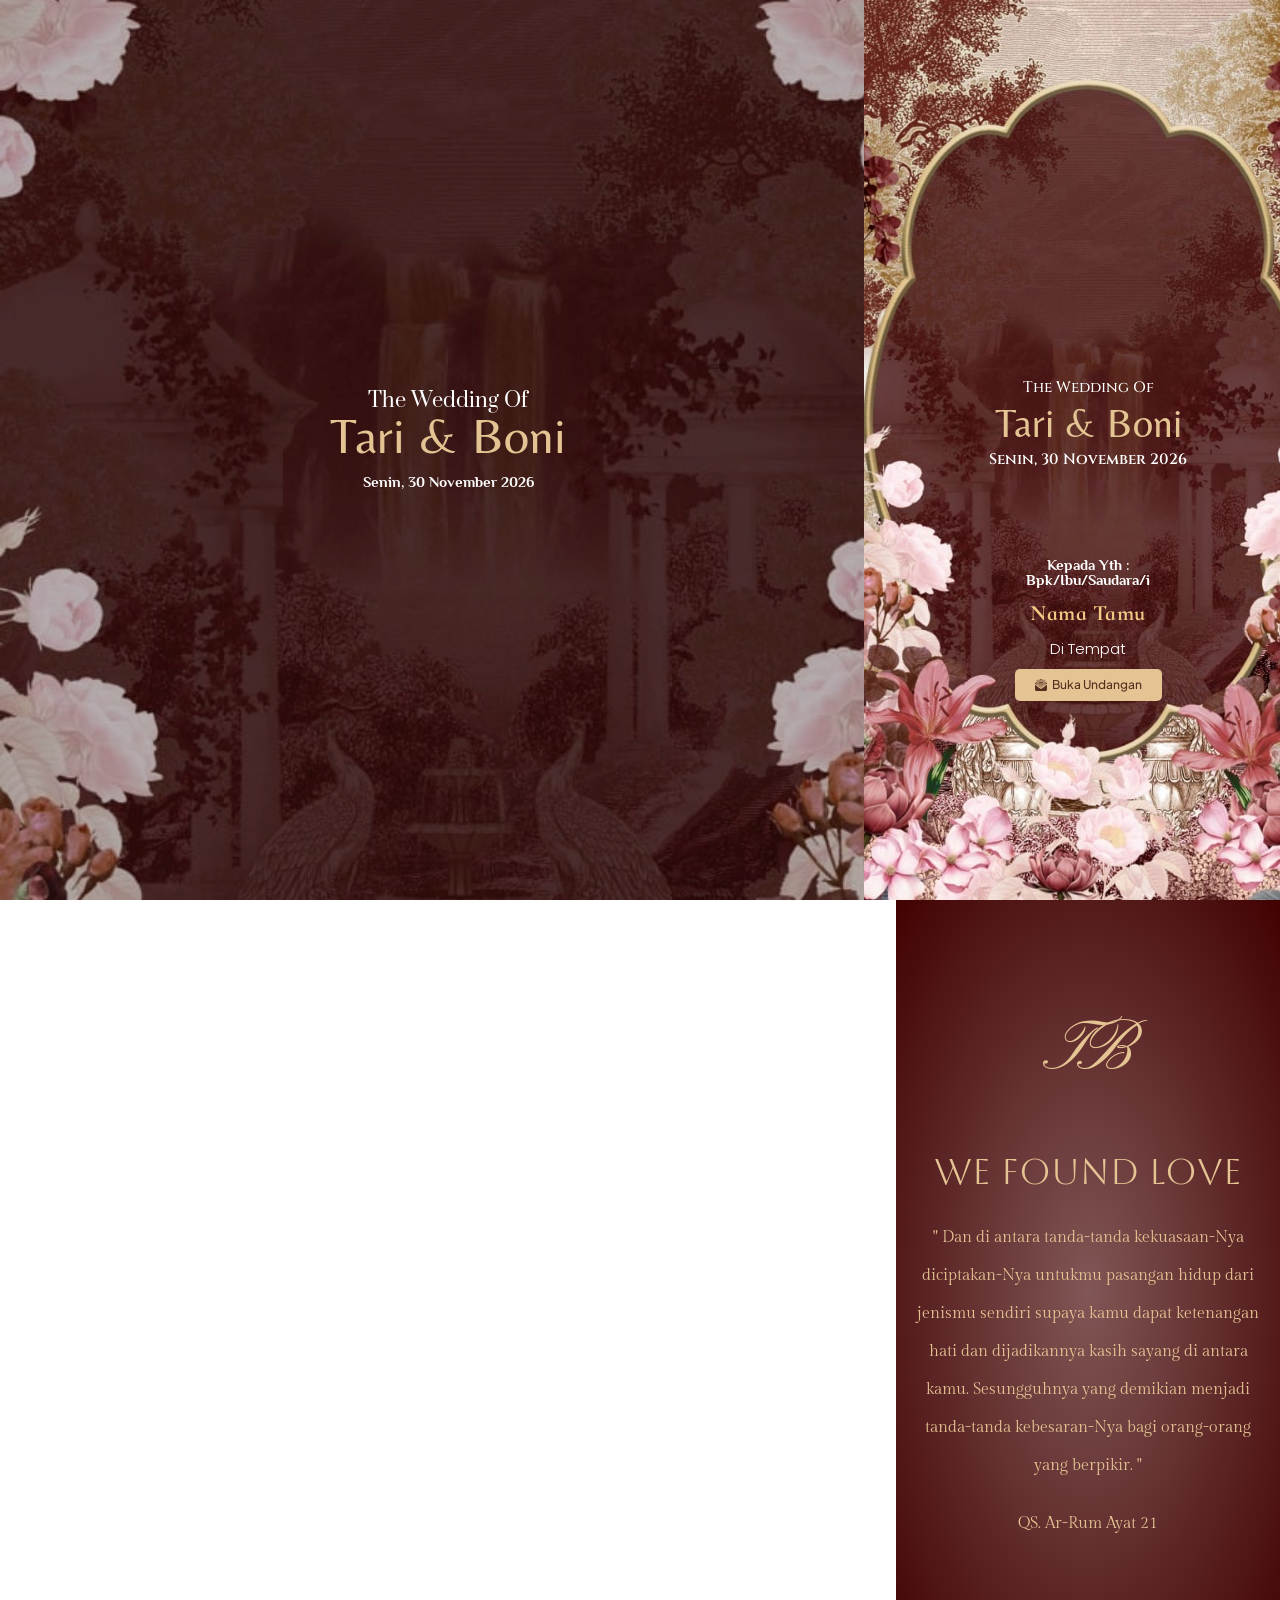
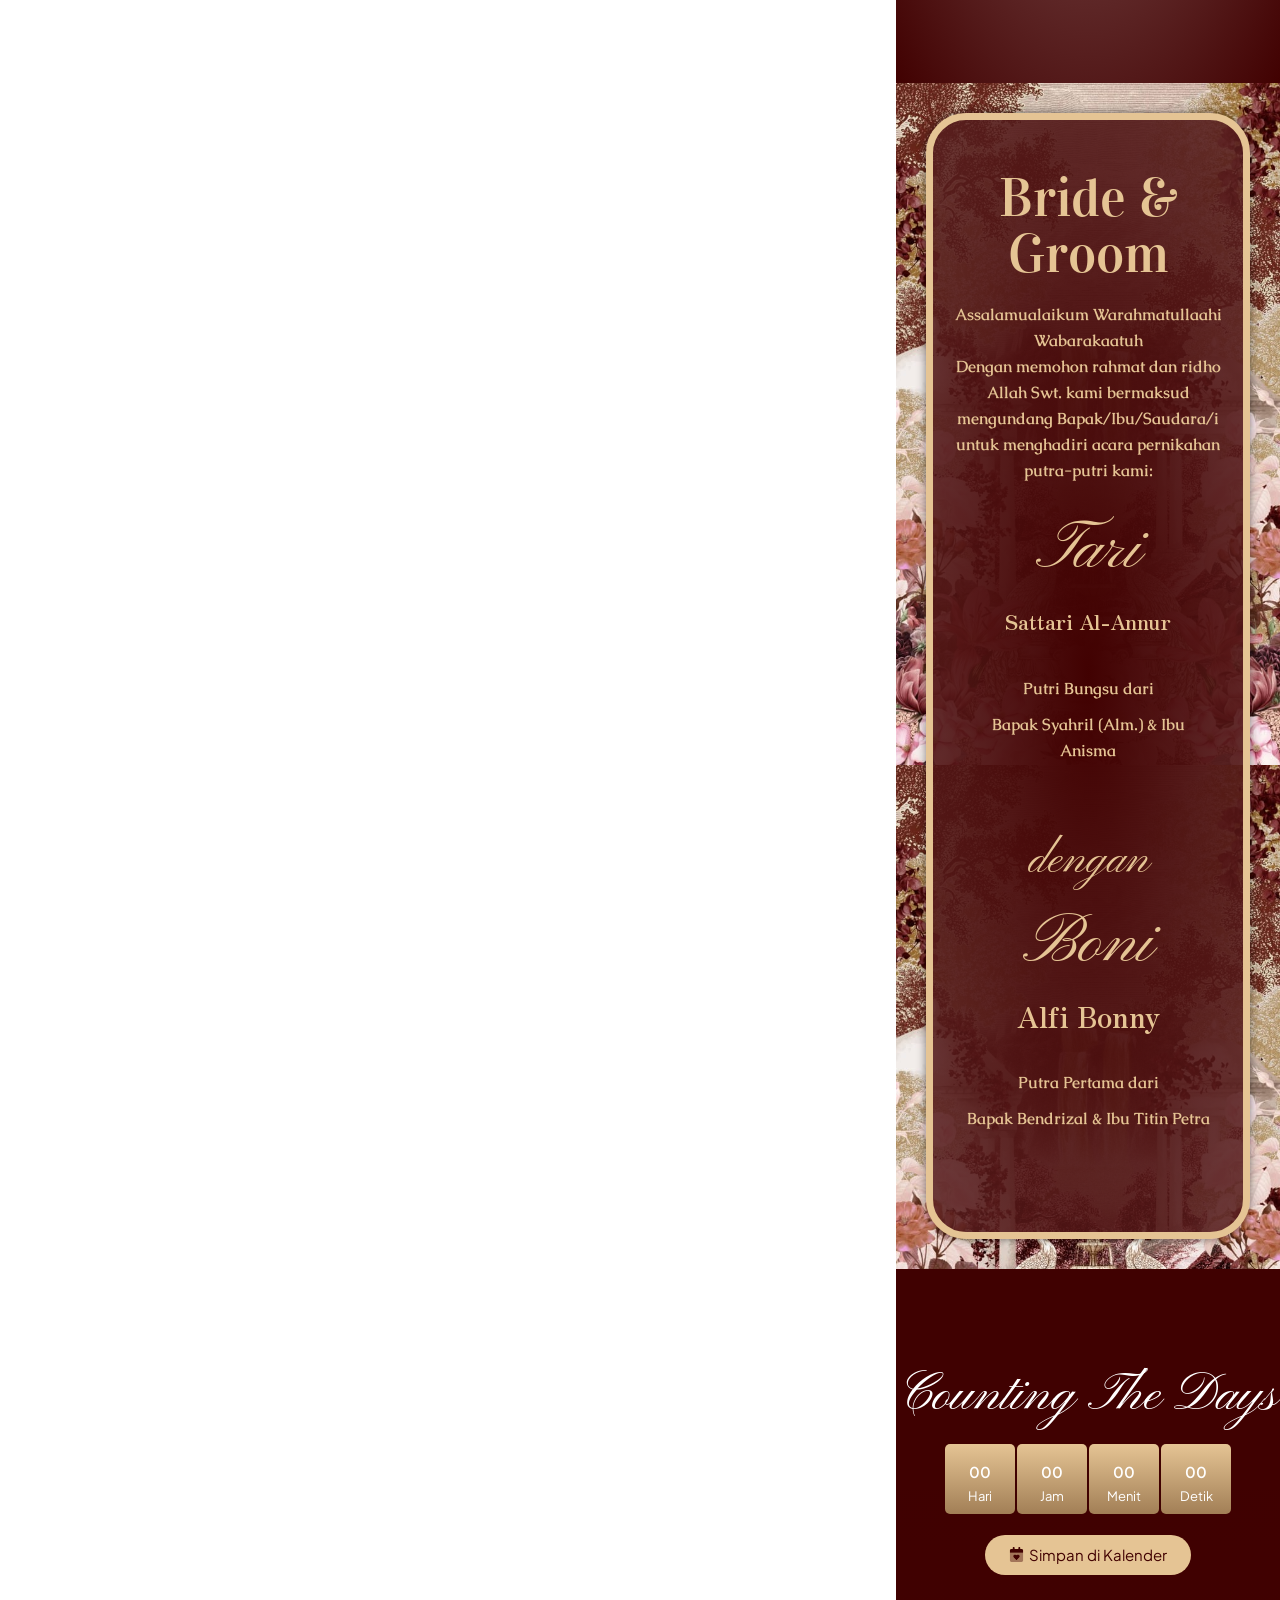
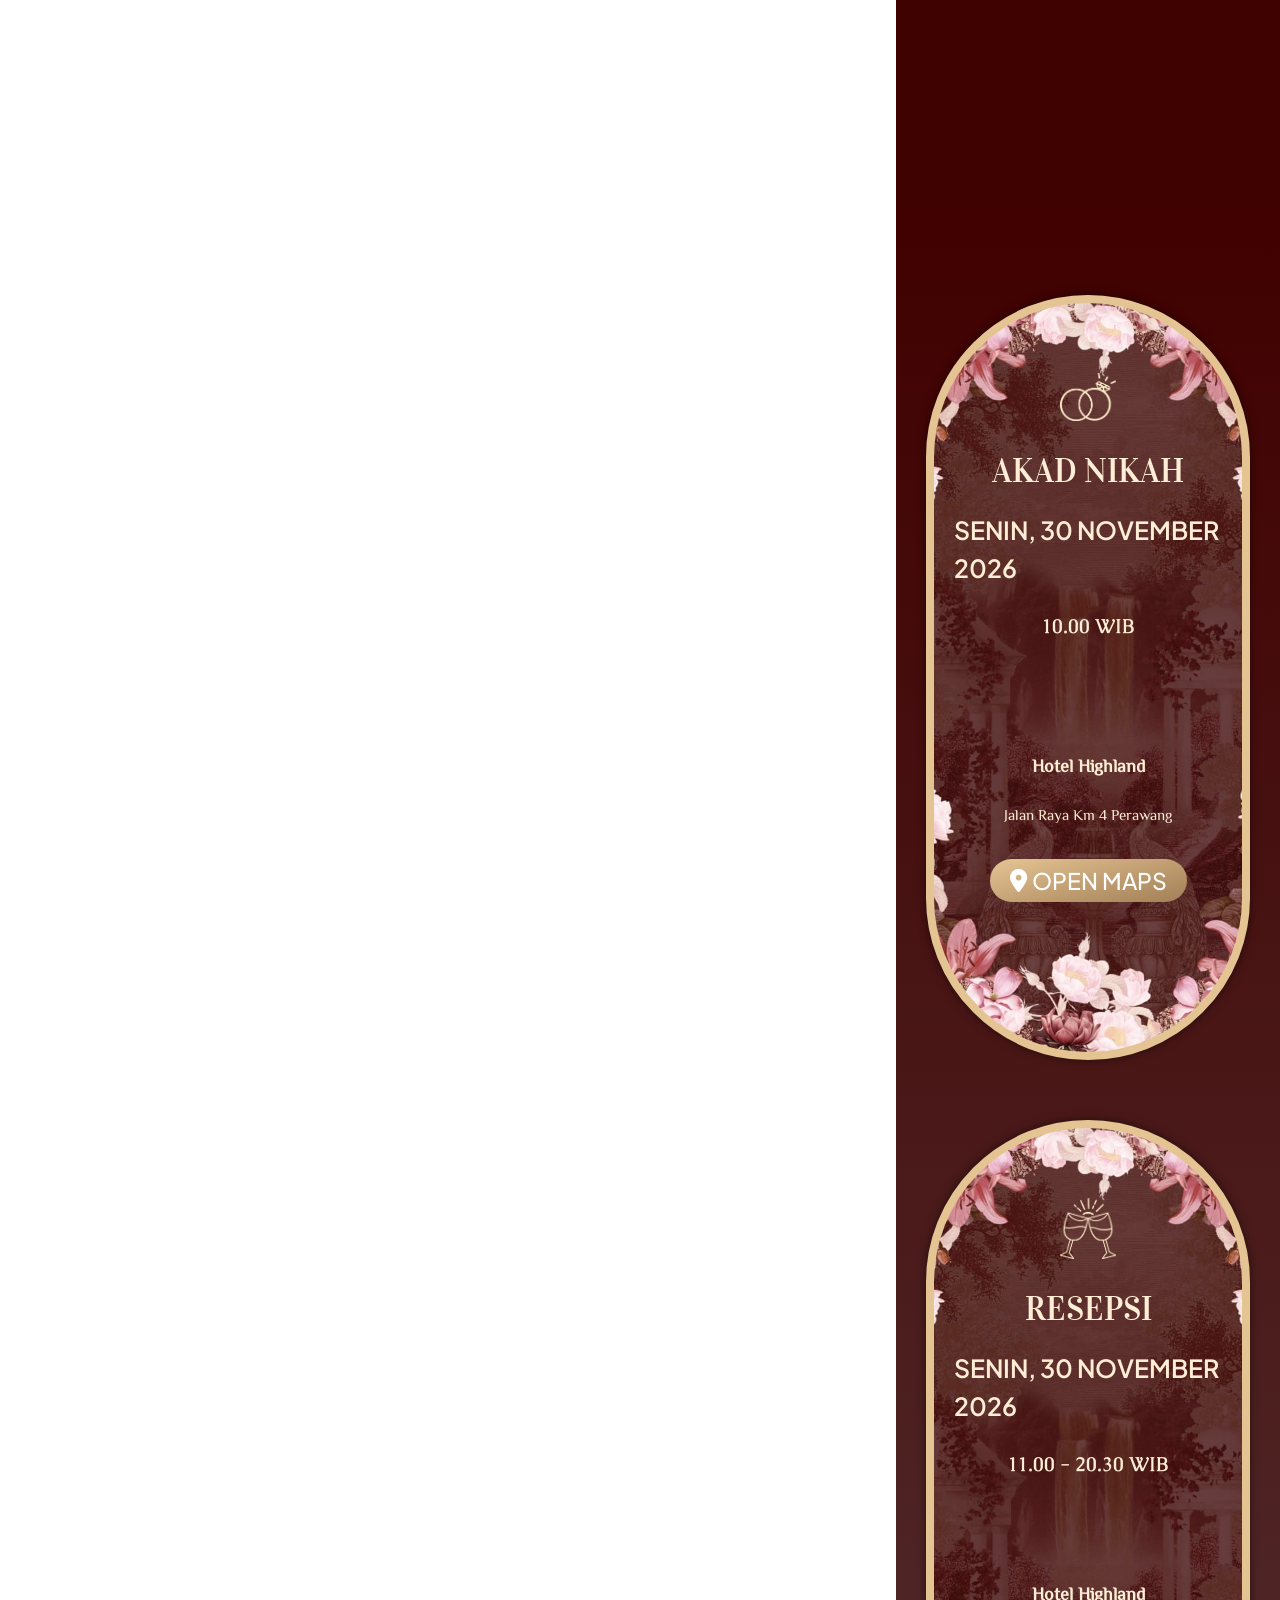
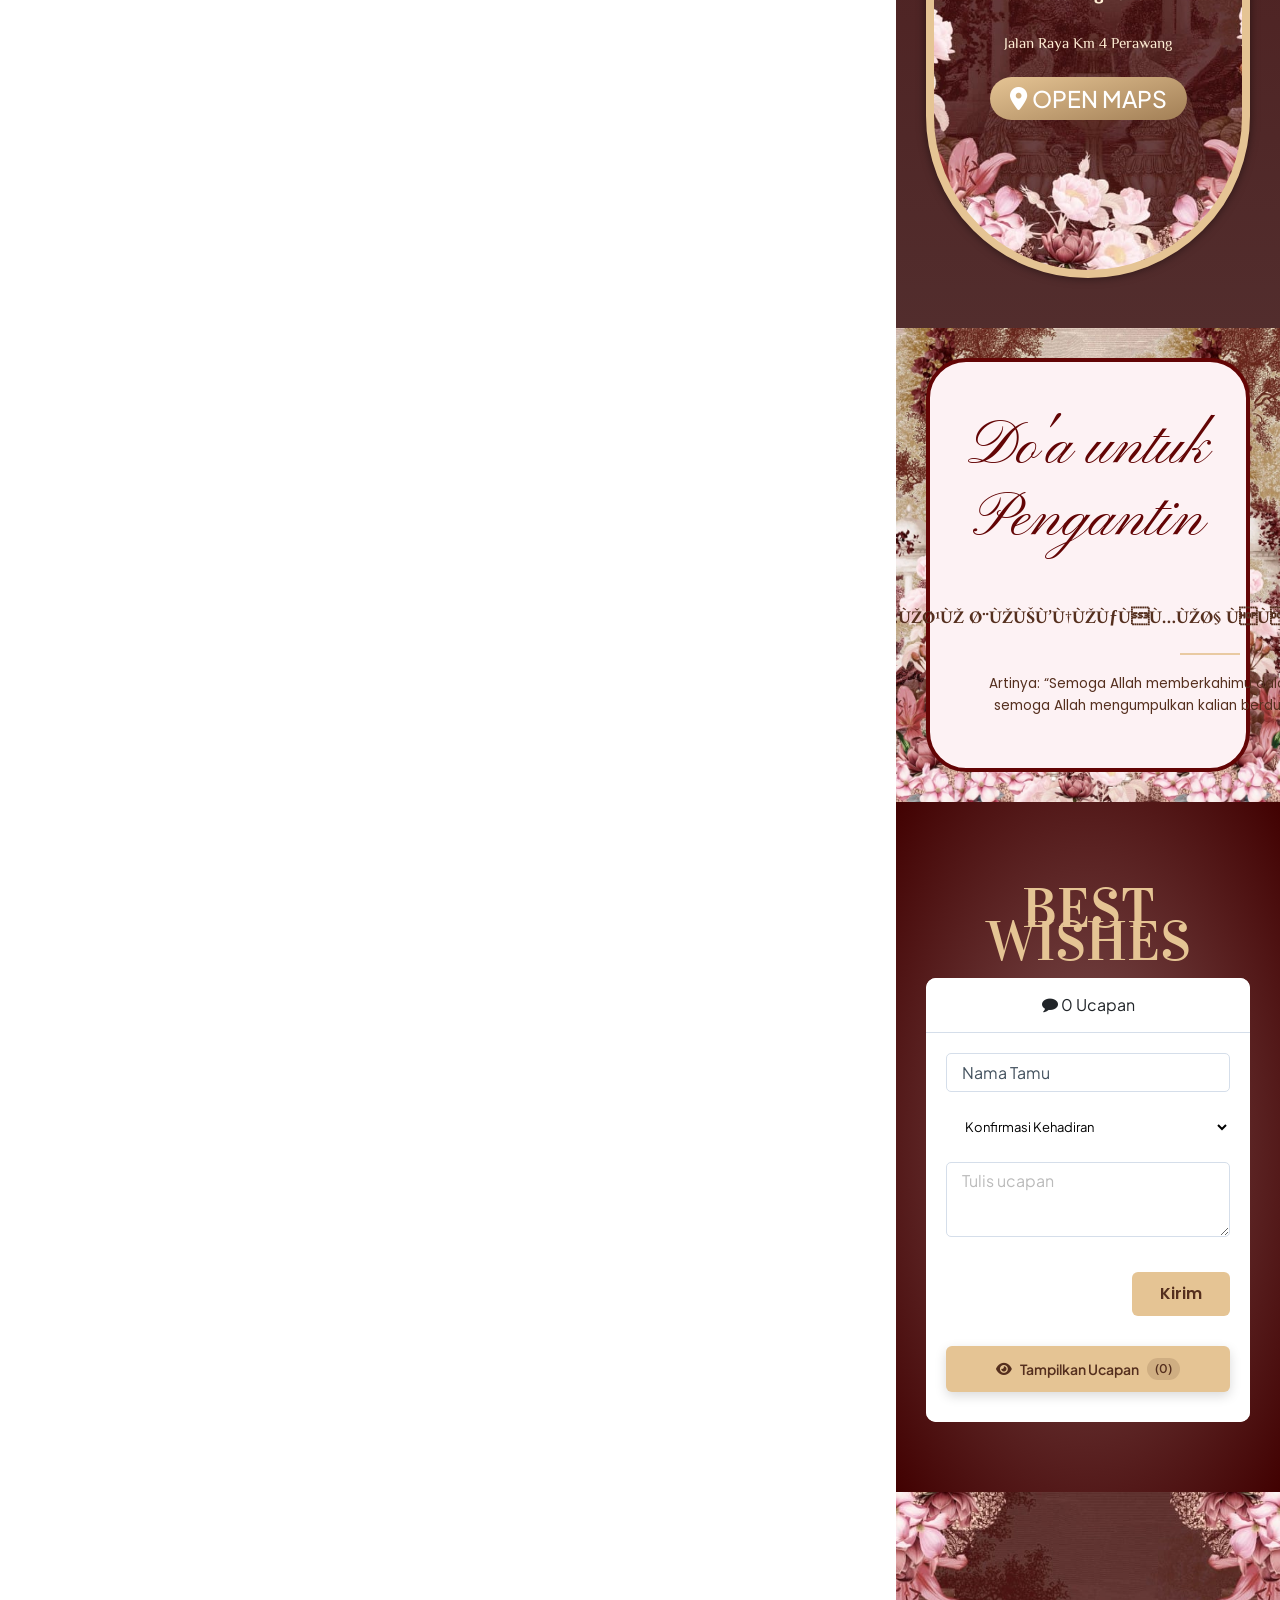
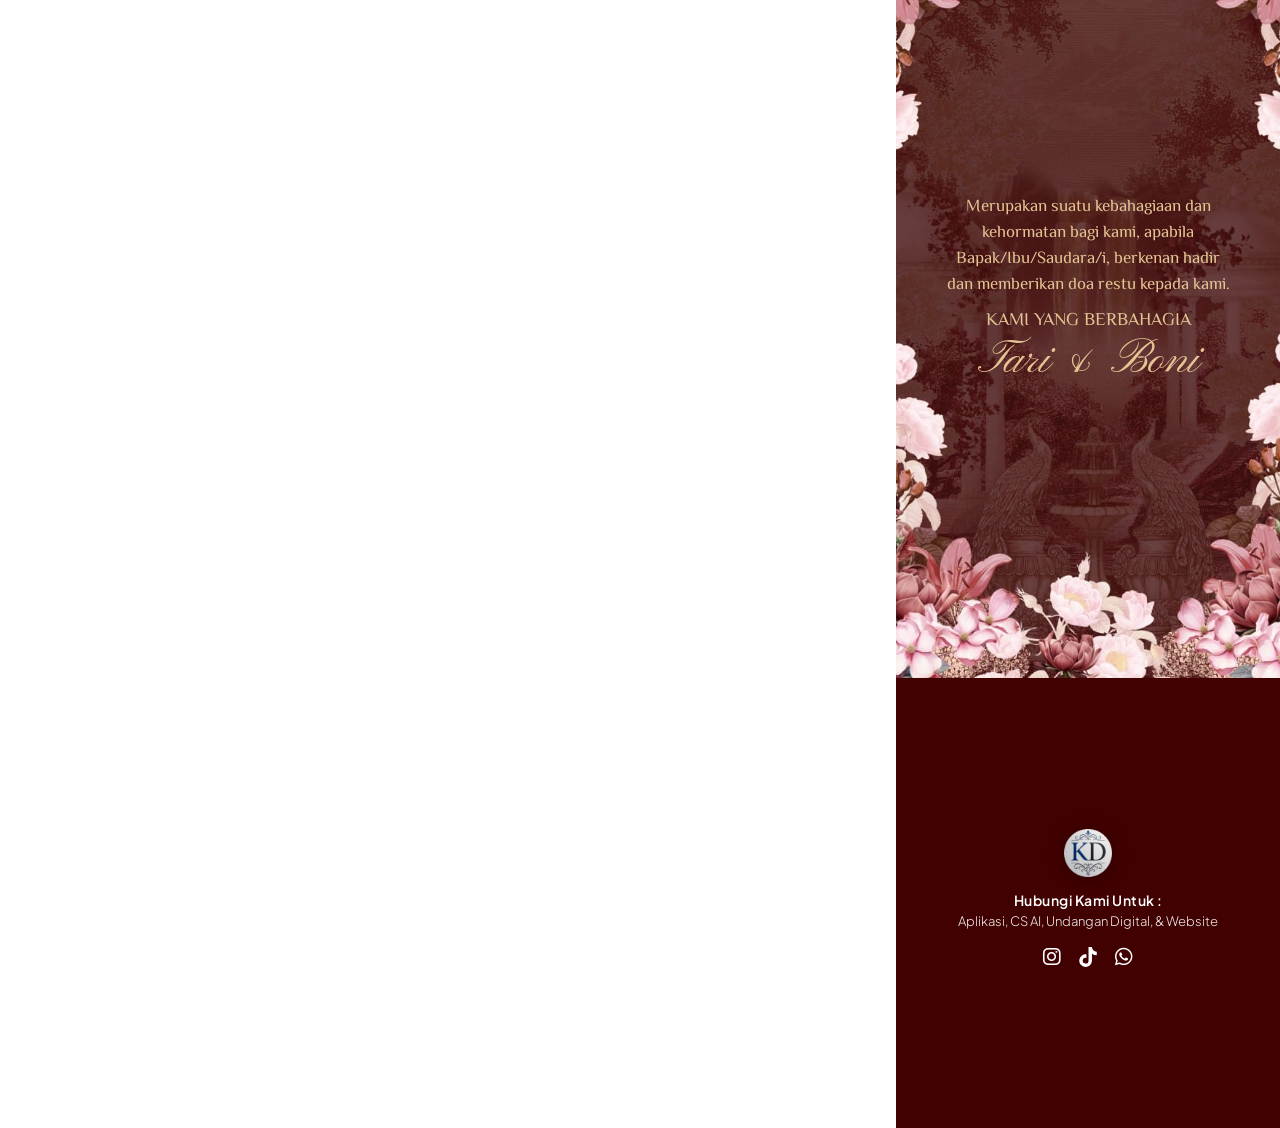
==== commit 8d4ebd09: "fix: pastikan seluruh aset lokal & bebas error 404 saat deploy" ====
--- a/minimotion-02/index.htm
+++ b/minimotion-02/index.htm
@@ -2,45 +2,269 @@
 <html lang="id" prefix="og: https://ogp.me/ns#">
 <head>
 	<meta charset="UTF-8">
-		<link rel="icon" type="image/png" href="../wp-content/uploads/jet-form-builder/f4cf53f985447ec1e699b2943c56309c/2025/09/INVITIMO.jpeg">
-<link rel="shortcut icon" href="../wp-content/uploads/jet-form-builder/f4cf53f985447ec1e699b2943c56309c/2025/09/INVITIMO.jpeg">
+	<base href="../">
+	<link rel="preconnect" href="https://fonts.googleapis.com">
+	<link rel="preconnect" href="https://fonts.gstatic.com" crossorigin>
+	<link href="https://fonts.googleapis.com/css2?family=Alex+Brush&family=Cinzel:wght@400;600;700&family=Cormorant+Garamond:ital,wght@0,500;0,600;0,700;1,500;1,600&family=Cormorant+Infant:ital,wght@0,400;0,500;0,600;0,700;1,400;1,600;1,700&family=Philosopher:ital,wght@0,400;0,700;1,400;1,700&family=Plus+Jakarta+Sans:ital,wght@0,400;0,500;0,600;0,700;0,800;1,400;1,600&family=Poppins:ital,wght@0,300;0,400;0,500;0,600;0,700;1,300;1,400&family=Pinyon+Script&family=Prata&family=Roboto:ital,wght@0,400;0,500;0,700;1,400&family=Roboto+Slab:wght@400;600;700&family=Amiri:ital,wght@0,400;0,700;1,400;1,700&display=swap" rel="stylesheet">
+	<style id="kirimdigi-font-enhancement">
+		.elementor-element-7012925 .elementor-heading-title {
+			font-family: "Philosopher", sans-serif !important;
+			font-size: 15px !important;
+			font-weight: 600 !important;
+			color: #FFFFFF !important;
+		}
+		.namatamu .elementor-heading-title,
+		.elementor-element-4d845643 .elementor-heading-title {
+			font-family: "Cormorant Infant", Georgia, serif !important;
+			font-size: 22px !important;
+			font-weight: 700 !important;
+			color: #F1CA85 !important;
+			letter-spacing: 0.5px !important;
+		}
+		.elementor-element-3797a7ac .elementor-heading-title {
+			font-family: "Poppins", sans-serif !important;
+			font-size: 15px !important;
+			font-weight: 300 !important;
+			color: #FFFFFF !important;
+		}
+		.elementor-element-5a5e2d8b .elementor-button {
+			font-family: "Poppins", sans-serif !important;
+			background-color: #E5C494 !important;
+			color: #552F1E !important;
+			font-weight: 500 !important;
+		}
+		.elementor-element-e74060e .elementor-heading-title {
+			font-family: "Cormorant Infant", Georgia, serif !important;
+			font-weight: 700 !important;
+			color: #F1CA85 !important;
+		}
+		.elementor-element-4998cfd6 .jet-listing-dynamic-field__content,
+		.elementor-element-16118ac8 .jet-listing-dynamic-field__content {
+			font-family: "Pinyon Script", sans-serif !important;
+		}
+		@keyframes spin-ucapan {
+			0% { transform: rotate(0deg); }
+			100% { transform: rotate(360deg); }
+		}
+		.ucapan-spinner {
+			display: inline-block !important;
+			width: 34px !important;
+			height: 34px !important;
+			border: 3.5px solid rgba(229, 196, 148, 0.3) !important;
+			border-top-color: #552F1E !important;
+			border-radius: 50% !important;
+			animation: spin-ucapan 0.8s linear infinite !important;
+		}
+		.saic-wrapper ul.saic-container-comments,
+		#saic-container-comment-5872 {
+			display: block !important;
+			visibility: visible !important;
+			opacity: 1 !important;
+			padding: 0 !important;
+			margin: 10px 0 !important;
+			list-style: none !important;
+		}
+		#saic-wrap-comment-5872,
+		#saic-wrap-form-5872,
+		#commentform-5872,
+		.saic-wrap-comments,
+		.saic-wrap-form {
+			display: block !important;
+			visibility: visible !important;
+			opacity: 1 !important;
+		}
+		.saic-wrap-link a,
+		#saic-link-5872 {
+			cursor: default !important;
+			pointer-events: none !important;
+			text-decoration: none !important;
+		}
+		.btn-toggle-ucapan {
+			display: inline-flex !important;
+			align-items: center !important;
+			justify-content: center !important;
+			gap: 8px !important;
+			width: 100% !important;
+			max-width: 300px !important;
+			margin: 15px auto 0 auto !important;
+			padding: 12px 24px !important;
+			font-family: 'Poppins', sans-serif !important;
+			font-size: 14px !important;
+			font-weight: 600 !important;
+			color: #552F1E !important;
+			background: #E5C494 !important;
+			background-color: #E5C494 !important;
+			border: none !important;
+			border-radius: 6px !important;
+			cursor: pointer !important;
+			transition: all 0.3s ease !important;
+			box-shadow: 0 4px 12px rgba(0,0,0,0.15) !important;
+			text-transform: none !important;
+		}
+		.btn-toggle-ucapan:hover {
+			background: #d4b07c !important;
+			background-color: #d4b07c !important;
+			transform: translateY(-2px) !important;
+			box-shadow: 0 6px 16px rgba(0,0,0,0.2) !important;
+		}
+		#submit-5872 {
+			background: #E5C494 !important;
+			background-color: #E5C494 !important;
+			color: #552F1E !important;
+			font-family: 'Poppins', sans-serif !important;
+			font-weight: 600 !important;
+			border-radius: 6px !important;
+			padding: 10px 28px !important;
+			border: none !important;
+			cursor: pointer !important;
+			transition: all 0.3s ease !important;
+		}
+		#submit-5872:hover {
+			background: #d4b07c !important;
+			background-color: #d4b07c !important;
+			transform: translateY(-2px) !important;
+		}
+		.ucapan-item-card {
+			background: #FFFFFF !important;
+			border-radius: 12px !important;
+			padding: 16px 20px !important;
+			margin-bottom: 14px !important;
+			box-shadow: 0 3px 12px rgba(0,0,0,0.06) !important;
+			border: 1px solid rgba(229, 196, 148, 0.45) !important;
+			list-style: none !important;
+			text-align: left !important;
+			transition: transform 0.2s ease !important;
+		}
+		.ucapan-item-card:hover {
+			transform: translateY(-2px) !important;
+			border-color: #E5C494 !important;
+		}
+		.ucapan-header {
+			display: flex !important;
+			justify-content: space-between !important;
+			align-items: center !important;
+			flex-wrap: wrap !important;
+			gap: 8px !important;
+			margin-bottom: 6px !important;
+		}
+		.ucapan-author {
+			font-family: 'Poppins', sans-serif !important;
+			font-weight: 700 !important;
+			font-size: 15px !important;
+			color: #410101 !important;
+		}
+		.ucapan-badges {
+			display: flex !important;
+			align-items: center !important;
+			gap: 6px !important;
+		}
+		.ucapan-badge-hadir {
+			background: #E8F5E9 !important;
+			color: #2E7D32 !important;
+			font-size: 11px !important;
+			font-weight: 600 !important;
+			padding: 3px 10px !important;
+			border-radius: 20px !important;
+			font-family: 'Poppins', sans-serif !important;
+		}
+		.ucapan-badge-tidakhadir {
+			background: #FFEBEE !important;
+			color: #C62828 !important;
+			font-size: 11px !important;
+			font-weight: 600 !important;
+			padding: 3px 10px !important;
+			border-radius: 20px !important;
+			font-family: 'Poppins', sans-serif !important;
+		}
+		.ucapan-badge-ragu {
+			background: #FFF8E1 !important;
+			color: #F57F17 !important;
+			font-size: 11px !important;
+			font-weight: 600 !important;
+			padding: 3px 10px !important;
+			border-radius: 20px !important;
+			font-family: 'Poppins', sans-serif !important;
+		}
+		.ucapan-badge-jumlah {
+			background: #F5EFEB !important;
+			color: #552F1E !important;
+			font-size: 11px !important;
+			font-weight: 600 !important;
+			padding: 3px 8px !important;
+			border-radius: 20px !important;
+			font-family: 'Poppins', sans-serif !important;
+		}
+		.ucapan-time {
+			font-size: 11px !important;
+			color: #888888 !important;
+			margin-bottom: 8px !important;
+			font-family: 'Poppins', sans-serif !important;
+		}
+		.ucapan-body {
+			font-family: 'Poppins', sans-serif !important;
+			font-size: 13.5px !important;
+			line-height: 1.6 !important;
+			color: #333333 !important;
+			word-break: break-word !important;
+		}
+		.kirimdigi-social-icon {
+			display: inline-flex !important;
+			align-items: center !important;
+			justify-content: center !important;
+			width: auto !important;
+			height: auto !important;
+			border-radius: 0 !important;
+			background: transparent !important; background-color: transparent !important; box-shadow: none !important;
+			color: #FFFFFF !important;
+			font-size: 20px !important;
+			text-decoration: none !important;
+			transition: all 0.3s ease !important;
+		}
+		.kirimdigi-social-icon:hover {
+			background: transparent !important; background-color: transparent !important;
+			color: #F1CA85 !important;
+			transform: translateY(-3px) scale(1.08) !important;
+		}
+	</style>
+		<link rel="icon" type="image/x-icon" href="KirimDigi.ico">
+<link rel="shortcut icon" type="image/x-icon" href="KirimDigi.ico">
 
 <!-- Optimasi Mesin Pencari oleh Rank Math - https://rankmath.com/ -->
-<title>The Wedding Of Anis &amp; Fadli</title>
-<meta name="description" content="Nama Tamu, hadiri acara pernikahan Anis &amp; Fadli. pada hari Minggu. 31 Desember 2024 Ya!">
+<title>Tari â¤ Boni</title>
+<meta name="description" content="Hadiri acara pernikahan Tari &amp; Boni. Pada hari Senin, 30 November 2026 YaðŸ˜Š">
 <meta name="robots" content="nofollow, noindex">
 <meta property="og:locale" content="id_ID">
 <meta property="og:type" content="article">
-<meta property="og:title" content="The Wedding Of Anis &amp; Fadli">
-<meta property="og:description" content="Nama Tamu, hadiri acara pernikahan Anis &amp; Fadli. pada hari Minggu. 31 Desember 2024 Ya!">
+<meta property="og:title" content="Tari â¤ Boni">
+<meta property="og:description" content="Hadiri acara pernikahan Tari &amp; Boni. Pada hari Senin, 30 November 2026 YaðŸ˜Š">
 <meta property="og:url" content="https://invitimo.my.id/minimotion-02/">
 <meta property="og:site_name" content="Digital Wedding Invitation">
 <meta property="article:section" content="Undangan Pernikahan">
 <meta property="og:updated_time" content="2025-06-10T13:02:45+07:00">
-<meta property="og:image" content="https://hi.kekondangan.id/wp-content/uploads/jet-form-builder/5694b3b8e68d534f207261f9217afb73/2024/09/MOTION-02.jpg">
-<meta property="og:image:secure_url" content="https://hi.kekondangan.id/wp-content/uploads/jet-form-builder/5694b3b8e68d534f207261f9217afb73/2024/09/MOTION-02.jpg">
+<meta property="og:image" content="https://i.pinimg.com/736x/71/ed/a5/71eda5bc6f134b91f856f8c9981d9e1f.jpg">
+<meta property="og:image:secure_url" content="https://i.pinimg.com/736x/71/ed/a5/71eda5bc6f134b91f856f8c9981d9e1f.jpg">
 <meta property="og:image:width" content="1000">
 <meta property="og:image:height" content="1000">
-<meta property="og:image:alt" content="Anis &#038; Fadli">
+<meta property="og:image:alt" content="Tari &#038; Boni">
 <meta property="og:image:type" content="image/jpeg">
 <meta property="article:published_time" content="2024-09-04T17:15:02+07:00">
 <meta property="article:modified_time" content="2025-06-10T13:02:45+07:00">
 <meta name="twitter:card" content="summary_large_image">
-<meta name="twitter:title" content="The Wedding Of Anis &amp; Fadli">
-<meta name="twitter:description" content="Nama Tamu, hadiri acara pernikahan Anis &amp; Fadli. pada hari Minggu. 31 Desember 2024 Ya!">
-<meta name="twitter:image" content="https://hi.kekondangan.id/wp-content/uploads/jet-form-builder/5694b3b8e68d534f207261f9217afb73/2024/09/MOTION-02.jpg">
+<meta name="twitter:title" content="Tari â¤ Boni">
+<meta name="twitter:description" content="Hadiri acara pernikahan Tari &amp; Boni. Pada hari Senin, 30 November 2026 YaðŸ˜Š">
+<meta name="twitter:image" content="https://i.pinimg.com/736x/71/ed/a5/71eda5bc6f134b91f856f8c9981d9e1f.jpg">
 <meta name="twitter:label1" content="Ditulis oleh">
 <meta name="twitter:data1" content="kekondangan">
 <meta name="twitter:label2" content="Waktunya membaca">
 <meta name="twitter:data2" content="Kurang dari semenit">
-<script type="application/ld+json" class="rank-math-schema">{"@context":"https://schema.org","@graph":[{"@type":["Person","Organization"],"@id":"https://invitimo.my.id/#person","name":"Digital Wedding Invitation"},{"@type":"WebSite","@id":"https://invitimo.my.id/#website","url":"https://invitimo.my.id","name":"Digital Wedding Invitation","publisher":{"@id":"https://invitimo.my.id/#person"},"inLanguage":"id"},{"@type":"ImageObject","@id":"https://hi.kekondangan.id/wp-content/uploads/jet-form-builder/5694b3b8e68d534f207261f9217afb73/2024/09/MOTION-02.jpg","url":"https://hi.kekondangan.id/wp-content/uploads/jet-form-builder/5694b3b8e68d534f207261f9217afb73/2024/09/MOTION-02.jpg","width":"1000","height":"1000","inLanguage":"id"},{"@type":"WebPage","@id":"https://invitimo.my.id/minimotion-02/#webpage","url":"https://invitimo.my.id/minimotion-02/","name":"The Wedding Of Anis &amp; Fadli","datePublished":"2024-09-04T17:15:02+07:00","dateModified":"2025-06-10T13:02:45+07:00","isPartOf":{"@id":"https://invitimo.my.id/#website"},"primaryImageOfPage":{"@id":"https://hi.kekondangan.id/wp-content/uploads/jet-form-builder/5694b3b8e68d534f207261f9217afb73/2024/09/MOTION-02.jpg"},"inLanguage":"id"},{"@type":"Person","@id":"https://invitimo.my.id/author/kekondangan/","name":"kekondangan","url":"https://invitimo.my.id/author/kekondangan/","image":{"@type":"ImageObject","@id":"https://secure.gravatar.com/avatar/060e39ec4af00465f8073937f959c683679de852fa3f70bc7729038ad7bef04e?s=96&amp;d=mm&amp;r=g","url":"https://secure.gravatar.com/avatar/060e39ec4af00465f8073937f959c683679de852fa3f70bc7729038ad7bef04e?s=96&amp;d=mm&amp;r=g","caption":"kekondangan","inLanguage":"id"},"sameAs":["http://hi.kekondangan.id"]},{"@type":"BlogPosting","headline":"The Wedding Of Anis &amp; Fadli","datePublished":"2024-09-04T17:15:02+07:00","dateModified":"2025-06-10T13:02:45+07:00","articleSection":"Undangan Pernikahan","author":{"@id":"https://invitimo.my.id/author/kekondangan/","name":"kekondangan"},"publisher":{"@id":"https://invitimo.my.id/#person"},"description":"Nama Tamu, hadiri acara pernikahan Anis &amp; Fadli. pada hari Minggu. 31 Desember 2024 Ya!","name":"The Wedding Of Anis &amp; Fadli","@id":"https://invitimo.my.id/minimotion-02/#richSnippet","isPartOf":{"@id":"https://invitimo.my.id/minimotion-02/#webpage"},"image":{"@id":"https://hi.kekondangan.id/wp-content/uploads/jet-form-builder/5694b3b8e68d534f207261f9217afb73/2024/09/MOTION-02.jpg"},"inLanguage":"id","mainEntityOfPage":{"@id":"https://invitimo.my.id/minimotion-02/#webpage"}}]}</script>
+<script type="application/ld+json" class="rank-math-schema">{"@context":"https://schema.org","@graph":[{"@type":["Person","Organization"],"@id":"https://invitimo.my.id/#person","name":"Digital Wedding Invitation"},{"@type":"WebSite","@id":"https://invitimo.my.id/#website","url":"https://invitimo.my.id","name":"Digital Wedding Invitation","publisher":{"@id":"https://invitimo.my.id/#person"},"inLanguage":"id"},{"@type":"ImageObject","@id":"https://i.pinimg.com/736x/71/ed/a5/71eda5bc6f134b91f856f8c9981d9e1f.jpg","url":"https://i.pinimg.com/736x/71/ed/a5/71eda5bc6f134b91f856f8c9981d9e1f.jpg","width":"1000","height":"1000","inLanguage":"id"},{"@type":"WebPage","@id":"https://invitimo.my.id/minimotion-02/#webpage","url":"https://invitimo.my.id/minimotion-02/","name":"The Wedding of Tari &amp; Boni","datePublished":"2024-09-04T17:15:02+07:00","dateModified":"2025-06-10T13:02:45+07:00","isPartOf":{"@id":"https://invitimo.my.id/#website"},"primaryImageOfPage":{"@id":"https://i.pinimg.com/736x/71/ed/a5/71eda5bc6f134b91f856f8c9981d9e1f.jpg"},"inLanguage":"id"},{"@type":"Person","@id":"https://invitimo.my.id/author/kekondangan/","name":"kekondangan","url":"https://invitimo.my.id/author/kekondangan/","image":{"@type":"ImageObject","@id":"https://secure.gravatar.com/avatar/060e39ec4af00465f8073937f959c683679de852fa3f70bc7729038ad7bef04e?s=96&amp;d=mm&amp;r=g","url":"https://secure.gravatar.com/avatar/060e39ec4af00465f8073937f959c683679de852fa3f70bc7729038ad7bef04e?s=96&amp;d=mm&amp;r=g","caption":"kekondangan","inLanguage":"id"},"sameAs":["http://hi.kekondangan.id"]},{"@type":"BlogPosting","headline":"The Wedding of Tari &amp; Boni","datePublished":"2024-09-04T17:15:02+07:00","dateModified":"2025-06-10T13:02:45+07:00","articleSection":"Undangan Pernikahan","author":{"@id":"https://invitimo.my.id/author/kekondangan/","name":"kekondangan"},"publisher":{"@id":"https://invitimo.my.id/#person"},"description":"Hadiri acara pernikahan Tari &amp; Boni. Pada hari Senin, 30 November 2026 YaðŸ˜Š","name":"The Wedding of Tari &amp; Boni","@id":"https://invitimo.my.id/minimotion-02/#richSnippet","isPartOf":{"@id":"https://invitimo.my.id/minimotion-02/#webpage"},"image":{"@id":"https://i.pinimg.com/736x/71/ed/a5/71eda5bc6f134b91f856f8c9981d9e1f.jpg"},"inLanguage":"id","mainEntityOfPage":{"@id":"https://invitimo.my.id/minimotion-02/#webpage"}}]}</script>
 <!-- /Plugin WordPress Rank Math SEO -->
 
 <link rel='dns-prefetch' href='//hi.kekondangan.id'>
 <link rel='dns-prefetch' href='//fonts.googleapis.com'>
 <link rel='dns-prefetch' href='//unpkg.com'>
-<link rel="alternate" title="oEmbed (JSON)" type="application/json+oembed" href="../wp-json/oembed/1.0/embed?url=https%3A%2F%2Finvitimo.my.id%2Fminimotion-02%2F">
-<link rel="alternate" title="oEmbed (XML)" type="text/xml+oembed" href="../wp-json/oembed/1.0/embed-1?url=https%3A%2F%2Finvitimo.my.id%2Fminimotion-02%2F&#038;format=xml">
+<link rel="alternate" title="oEmbed (JSON)" type="application/json+oembed" href="wp-json/oembed/1.0/embed?url=https%3A%2F%2Finvitimo.my.id%2Fminimotion-02%2F">
+<link rel="alternate" title="oEmbed (XML)" type="text/xml+oembed" href="wp-json/oembed/1.0/embed-1?url=https%3A%2F%2Finvitimo.my.id%2Fminimotion-02%2F&#038;format=xml">
 <style id="wp-img-auto-sizes-contain-inline-css">
 img:is([sizes=auto i],[sizes^="auto," i]){contain-intrinsic-size:3000px 1500px}
 /*# sourceURL=wp-img-auto-sizes-contain-inline-css */
@@ -68,67 +292,66 @@
 :root { --wp-internal-comment: "Placeholder for wp_hoist_late_printed_styles() to replace with the block styles printed at wp_footer." }
 /*# sourceURL=wp-block-styles-placeholder-inline-css */
 </style>
-<link rel='stylesheet' id='jet-engine-frontend-css' href='../wp-content/plugins/jet-engine/assets/css/frontend.css?ver=3.8.15.4' media='all'>
+<link rel='stylesheet' id='jet-engine-frontend-css' href='wp-content/plugins/jet-engine/assets/css/frontend.css?ver=3.8.15.4' media='all'>
 <style id="wp-global-styles-placeholder-inline-css">
 :root { --wp-internal-comment: "Placeholder for wp_hoist_late_printed_styles() to replace with the global-styles printed at wp_footer." }
 /*# sourceURL=wp-global-styles-placeholder-inline-css */
 </style>
-<link rel='stylesheet' id='wds-elementor-css' href='../wp-content/plugins/weddingsaas-pro/assets/css/wds-elementor.css?ver=2.10.5' media='all'>
-<link rel='stylesheet' id='saic_style-css' href='../wp-content/plugins/weddingsaas-pro/assets/plugins/custom/commentpress/saic_style.css?ver=2.10.5' media='screen'>
-<link rel='stylesheet' id='hello-elementor-css' href='../wp-content/themes/hello-elementor/assets/css/reset.css?ver=3.4.9' media='all'>
-<link rel='stylesheet' id='hello-elementor-theme-style-css' href='../wp-content/themes/hello-elementor/assets/css/theme.css?ver=3.4.9' media='all'>
-<link rel='stylesheet' id='hello-elementor-header-footer-css' href='../wp-content/themes/hello-elementor/assets/css/header-footer.css?ver=3.4.9' media='all'>
-<link rel='stylesheet' id='elementor-frontend-css' href='../wp-content/plugins/elementor/assets/css/frontend.min.css?ver=4.3.2' media='all'>
+<link rel='stylesheet' id='wds-elementor-css' href='wp-content/plugins/weddingsaas-pro/assets/css/wds-elementor.css?ver=2.10.5' media='all'>
+<link rel='stylesheet' id='saic_style-css' href='wp-content/plugins/weddingsaas-pro/assets/plugins/custom/commentpress/saic_style.css?ver=2.10.5' media='screen'>
+<link rel='stylesheet' id='hello-elementor-css' href='wp-content/themes/hello-elementor/assets/css/reset.css?ver=3.4.9' media='all'>
+<link rel='stylesheet' id='hello-elementor-theme-style-css' href='wp-content/themes/hello-elementor/assets/css/theme.css?ver=3.4.9' media='all'>
+<link rel='stylesheet' id='hello-elementor-header-footer-css' href='wp-content/themes/hello-elementor/assets/css/header-footer.css?ver=3.4.9' media='all'>
+<link rel='stylesheet' id='elementor-frontend-css' href='wp-content/plugins/elementor/assets/css/frontend.min.css?ver=4.3.2' media='all'>
 <style id="elementor-frontend-inline-css">
 @-webkit-keyframes ha_fadeIn{0%{opacity:0}to{opacity:1}}@keyframes ha_fadeIn{0%{opacity:0}to{opacity:1}}@-webkit-keyframes ha_zoomIn{0%{opacity:0;-webkit-transform:scale3d(.3,.3,.3);transform:scale3d(.3,.3,.3)}50%{opacity:1}}@keyframes ha_zoomIn{0%{opacity:0;-webkit-transform:scale3d(.3,.3,.3);transform:scale3d(.3,.3,.3)}50%{opacity:1}}@-webkit-keyframes ha_rollIn{0%{opacity:0;-webkit-transform:translate3d(-100%,0,0) rotate3d(0,0,1,-120deg);transform:translate3d(-100%,0,0) rotate3d(0,0,1,-120deg)}to{opacity:1}}@keyframes ha_rollIn{0%{opacity:0;-webkit-transform:translate3d(-100%,0,0) rotate3d(0,0,1,-120deg);transform:translate3d(-100%,0,0) rotate3d(0,0,1,-120deg)}to{opacity:1}}@-webkit-keyframes ha_bounce{0%,20%,53%,to{-webkit-animation-timing-function:cubic-bezier(.215,.61,.355,1);animation-timing-function:cubic-bezier(.215,.61,.355,1)}40%,43%{-webkit-transform:translate3d(0,-30px,0) scaleY(1.1);transform:translate3d(0,-30px,0) scaleY(1.1);-webkit-animation-timing-function:cubic-bezier(.755,.05,.855,.06);animation-timing-function:cubic-bezier(.755,.05,.855,.06)}70%{-webkit-transform:translate3d(0,-15px,0) scaleY(1.05);transform:translate3d(0,-15px,0) scaleY(1.05);-webkit-animation-timing-function:cubic-bezier(.755,.05,.855,.06);animation-timing-function:cubic-bezier(.755,.05,.855,.06)}80%{-webkit-transition-timing-function:cubic-bezier(.215,.61,.355,1);transition-timing-function:cubic-bezier(.215,.61,.355,1);-webkit-transform:translate3d(0,0,0) scaleY(.95);transform:translate3d(0,0,0) scaleY(.95)}90%{-webkit-transform:translate3d(0,-4px,0) scaleY(1.02);transform:translate3d(0,-4px,0) scaleY(1.02)}}@keyframes ha_bounce{0%,20%,53%,to{-webkit-animation-timing-function:cubic-bezier(.215,.61,.355,1);animation-timing-function:cubic-bezier(.215,.61,.355,1)}40%,43%{-webkit-transform:translate3d(0,-30px,0) scaleY(1.1);transform:translate3d(0,-30px,0) scaleY(1.1);-webkit-animation-timing-function:cubic-bezier(.755,.05,.855,.06);animation-timing-function:cubic-bezier(.755,.05,.855,.06)}70%{-webkit-transform:translate3d(0,-15px,0) scaleY(1.05);transform:translate3d(0,-15px,0) scaleY(1.05);-webkit-animation-timing-function:cubic-bezier(.755,.05,.855,.06);animation-timing-function:cubic-bezier(.755,.05,.855,.06)}80%{-webkit-transition-timing-function:cubic-bezier(.215,.61,.355,1);transition-timing-function:cubic-bezier(.215,.61,.355,1);-webkit-transform:translate3d(0,0,0) scaleY(.95);transform:translate3d(0,0,0) scaleY(.95)}90%{-webkit-transform:translate3d(0,-4px,0) scaleY(1.02);transform:translate3d(0,-4px,0) scaleY(1.02)}}@-webkit-keyframes ha_bounceIn{0%,20%,40%,60%,80%,to{-webkit-animation-timing-function:cubic-bezier(.215,.61,.355,1);animation-timing-function:cubic-bezier(.215,.61,.355,1)}0%{opacity:0;-webkit-transform:scale3d(.3,.3,.3);transform:scale3d(.3,.3,.3)}20%{-webkit-transform:scale3d(1.1,1.1,1.1);transform:scale3d(1.1,1.1,1.1)}40%{-webkit-transform:scale3d(.9,.9,.9);transform:scale3d(.9,.9,.9)}60%{opacity:1;-webkit-transform:scale3d(1.03,1.03,1.03);transform:scale3d(1.03,1.03,1.03)}80%{-webkit-transform:scale3d(.97,.97,.97);transform:scale3d(.97,.97,.97)}to{opacity:1}}@keyframes ha_bounceIn{0%,20%,40%,60%,80%,to{-webkit-animation-timing-function:cubic-bezier(.215,.61,.355,1);animation-timing-function:cubic-bezier(.215,.61,.355,1)}0%{opacity:0;-webkit-transform:scale3d(.3,.3,.3);transform:scale3d(.3,.3,.3)}20%{-webkit-transform:scale3d(1.1,1.1,1.1);transform:scale3d(1.1,1.1,1.1)}40%{-webkit-transform:scale3d(.9,.9,.9);transform:scale3d(.9,.9,.9)}60%{opacity:1;-webkit-transform:scale3d(1.03,1.03,1.03);transform:scale3d(1.03,1.03,1.03)}80%{-webkit-transform:scale3d(.97,.97,.97);transform:scale3d(.97,.97,.97)}to{opacity:1}}@-webkit-keyframes ha_flipInX{0%{opacity:0;-webkit-transform:perspective(400px) rotate3d(1,0,0,90deg);transform:perspective(400px) rotate3d(1,0,0,90deg);-webkit-animation-timing-function:ease-in;animation-timing-function:ease-in}40%{-webkit-transform:perspective(400px) rotate3d(1,0,0,-20deg);transform:perspective(400px) rotate3d(1,0,0,-20deg);-webkit-animation-timing-function:ease-in;animation-timing-function:ease-in}60%{opacity:1;-webkit-transform:perspective(400px) rotate3d(1,0,0,10deg);transform:perspective(400px) rotate3d(1,0,0,10deg)}80%{-webkit-transform:perspective(400px) rotate3d(1,0,0,-5deg);transform:perspective(400px) rotate3d(1,0,0,-5deg)}}@keyframes ha_flipInX{0%{opacity:0;-webkit-transform:perspective(400px) rotate3d(1,0,0,90deg);transform:perspective(400px) rotate3d(1,0,0,90deg);-webkit-animation-timing-function:ease-in;animation-timing-function:ease-in}40%{-webkit-transform:perspective(400px) rotate3d(1,0,0,-20deg);transform:perspective(400px) rotate3d(1,0,0,-20deg);-webkit-animation-timing-function:ease-in;animation-timing-function:ease-in}60%{opacity:1;-webkit-transform:perspective(400px) rotate3d(1,0,0,10deg);transform:perspective(400px) rotate3d(1,0,0,10deg)}80%{-webkit-transform:perspective(400px) rotate3d(1,0,0,-5deg);transform:perspective(400px) rotate3d(1,0,0,-5deg)}}@-webkit-keyframes ha_flipInY{0%{opacity:0;-webkit-transform:perspective(400px) rotate3d(0,1,0,90deg);transform:perspective(400px) rotate3d(0,1,0,90deg);-webkit-animation-timing-function:ease-in;animation-timing-function:ease-in}40%{-webkit-transform:perspective(400px) rotate3d(0,1,0,-20deg);transform:perspective(400px) rotate3d(0,1,0,-20deg);-webkit-animation-timing-function:ease-in;animation-timing-function:ease-in}60%{opacity:1;-webkit-transform:perspective(400px) rotate3d(0,1,0,10deg);transform:perspective(400px) rotate3d(0,1,0,10deg)}80%{-webkit-transform:perspective(400px) rotate3d(0,1,0,-5deg);transform:perspective(400px) rotate3d(0,1,0,-5deg)}}@keyframes ha_flipInY{0%{opacity:0;-webkit-transform:perspective(400px) rotate3d(0,1,0,90deg);transform:perspective(400px) rotate3d(0,1,0,90deg);-webkit-animation-timing-function:ease-in;animation-timing-function:ease-in}40%{-webkit-transform:perspective(400px) rotate3d(0,1,0,-20deg);transform:perspective(400px) rotate3d(0,1,0,-20deg);-webkit-animation-timing-function:ease-in;animation-timing-function:ease-in}60%{opacity:1;-webkit-transform:perspective(400px) rotate3d(0,1,0,10deg);transform:perspective(400px) rotate3d(0,1,0,10deg)}80%{-webkit-transform:perspective(400px) rotate3d(0,1,0,-5deg);transform:perspective(400px) rotate3d(0,1,0,-5deg)}}@-webkit-keyframes ha_swing{20%{-webkit-transform:rotate3d(0,0,1,15deg);transform:rotate3d(0,0,1,15deg)}40%{-webkit-transform:rotate3d(0,0,1,-10deg);transform:rotate3d(0,0,1,-10deg)}60%{-webkit-transform:rotate3d(0,0,1,5deg);transform:rotate3d(0,0,1,5deg)}80%{-webkit-transform:rotate3d(0,0,1,-5deg);transform:rotate3d(0,0,1,-5deg)}}@keyframes ha_swing{20%{-webkit-transform:rotate3d(0,0,1,15deg);transform:rotate3d(0,0,1,15deg)}40%{-webkit-transform:rotate3d(0,0,1,-10deg);transform:rotate3d(0,0,1,-10deg)}60%{-webkit-transform:rotate3d(0,0,1,5deg);transform:rotate3d(0,0,1,5deg)}80%{-webkit-transform:rotate3d(0,0,1,-5deg);transform:rotate3d(0,0,1,-5deg)}}@-webkit-keyframes ha_slideInDown{0%{visibility:visible;-webkit-transform:translate3d(0,-100%,0);transform:translate3d(0,-100%,0)}}@keyframes ha_slideInDown{0%{visibility:visible;-webkit-transform:translate3d(0,-100%,0);transform:translate3d(0,-100%,0)}}@-webkit-keyframes ha_slideInUp{0%{visibility:visible;-webkit-transform:translate3d(0,100%,0);transform:translate3d(0,100%,0)}}@keyframes ha_slideInUp{0%{visibility:visible;-webkit-transform:translate3d(0,100%,0);transform:translate3d(0,100%,0)}}@-webkit-keyframes ha_slideInLeft{0%{visibility:visible;-webkit-transform:translate3d(-100%,0,0);transform:translate3d(-100%,0,0)}}@keyframes ha_slideInLeft{0%{visibility:visible;-webkit-transform:translate3d(-100%,0,0);transform:translate3d(-100%,0,0)}}@-webkit-keyframes ha_slideInRight{0%{visibility:visible;-webkit-transform:translate3d(100%,0,0);transform:translate3d(100%,0,0)}}@keyframes ha_slideInRight{0%{visibility:visible;-webkit-transform:translate3d(100%,0,0);transform:translate3d(100%,0,0)}}.ha_fadeIn{-webkit-animation-name:ha_fadeIn;animation-name:ha_fadeIn}.ha_zoomIn{-webkit-animation-name:ha_zoomIn;animation-name:ha_zoomIn}.ha_rollIn{-webkit-animation-name:ha_rollIn;animation-name:ha_rollIn}.ha_bounce{-webkit-transform-origin:center bottom;-ms-transform-origin:center bottom;transform-origin:center bottom;-webkit-animation-name:ha_bounce;animation-name:ha_bounce}.ha_bounceIn{-webkit-animation-name:ha_bounceIn;animation-name:ha_bounceIn;-webkit-animation-duration:.75s;-webkit-animation-duration:calc(var(--animate-duration)*.75);animation-duration:.75s;animation-duration:calc(var(--animate-duration)*.75)}.ha_flipInX,.ha_flipInY{-webkit-animation-name:ha_flipInX;animation-name:ha_flipInX;-webkit-backface-visibility:visible!important;backface-visibility:visible!important}.ha_flipInY{-webkit-animation-name:ha_flipInY;animation-name:ha_flipInY}.ha_swing{-webkit-transform-origin:top center;-ms-transform-origin:top center;transform-origin:top center;-webkit-animation-name:ha_swing;animation-name:ha_swing}.ha_slideInDown{-webkit-animation-name:ha_slideInDown;animation-name:ha_slideInDown}.ha_slideInUp{-webkit-animation-name:ha_slideInUp;animation-name:ha_slideInUp}.ha_slideInLeft{-webkit-animation-name:ha_slideInLeft;animation-name:ha_slideInLeft}.ha_slideInRight{-webkit-animation-name:ha_slideInRight;animation-name:ha_slideInRight}.ha-css-transform-yes{-webkit-transition-duration:var(--ha-tfx-transition-duration, .2s);transition-duration:var(--ha-tfx-transition-duration, .2s);-webkit-transition-property:-webkit-transform;transition-property:transform;transition-property:transform,-webkit-transform;-webkit-transform:translate(var(--ha-tfx-translate-x, 0),var(--ha-tfx-translate-y, 0)) scale(var(--ha-tfx-scale-x, 1),var(--ha-tfx-scale-y, 1)) skew(var(--ha-tfx-skew-x, 0),var(--ha-tfx-skew-y, 0)) rotateX(var(--ha-tfx-rotate-x, 0)) rotateY(var(--ha-tfx-rotate-y, 0)) rotateZ(var(--ha-tfx-rotate-z, 0));transform:translate(var(--ha-tfx-translate-x, 0),var(--ha-tfx-translate-y, 0)) scale(var(--ha-tfx-scale-x, 1),var(--ha-tfx-scale-y, 1)) skew(var(--ha-tfx-skew-x, 0),var(--ha-tfx-skew-y, 0)) rotateX(var(--ha-tfx-rotate-x, 0)) rotateY(var(--ha-tfx-rotate-y, 0)) rotateZ(var(--ha-tfx-rotate-z, 0))}.ha-css-transform-yes:hover{-webkit-transform:translate(var(--ha-tfx-translate-x-hover, var(--ha-tfx-translate-x, 0)),var(--ha-tfx-translate-y-hover, var(--ha-tfx-translate-y, 0))) scale(var(--ha-tfx-scale-x-hover, var(--ha-tfx-scale-x, 1)),var(--ha-tfx-scale-y-hover, var(--ha-tfx-scale-y, 1))) skew(var(--ha-tfx-skew-x-hover, var(--ha-tfx-skew-x, 0)),var(--ha-tfx-skew-y-hover, var(--ha-tfx-skew-y, 0))) rotateX(var(--ha-tfx-rotate-x-hover, var(--ha-tfx-rotate-x, 0))) rotateY(var(--ha-tfx-rotate-y-hover, var(--ha-tfx-rotate-y, 0))) rotateZ(var(--ha-tfx-rotate-z-hover, var(--ha-tfx-rotate-z, 0)));transform:translate(var(--ha-tfx-translate-x-hover, var(--ha-tfx-translate-x, 0)),var(--ha-tfx-translate-y-hover, var(--ha-tfx-translate-y, 0))) scale(var(--ha-tfx-scale-x-hover, var(--ha-tfx-scale-x, 1)),var(--ha-tfx-scale-y-hover, var(--ha-tfx-scale-y, 1))) skew(var(--ha-tfx-skew-x-hover, var(--ha-tfx-skew-x, 0)),var(--ha-tfx-skew-y-hover, var(--ha-tfx-skew-y, 0))) rotateX(var(--ha-tfx-rotate-x-hover, var(--ha-tfx-rotate-x, 0))) rotateY(var(--ha-tfx-rotate-y-hover, var(--ha-tfx-rotate-y, 0))) rotateZ(var(--ha-tfx-rotate-z-hover, var(--ha-tfx-rotate-z, 0)))}.happy-addon>.elementor-widget-container{word-wrap:break-word;overflow-wrap:break-word}.happy-addon>.elementor-widget-container,.happy-addon>.elementor-widget-container *{-webkit-box-sizing:border-box;box-sizing:border-box}.happy-addon:not(:has(.elementor-widget-container)),.happy-addon:not(:has(.elementor-widget-container)) *{-webkit-box-sizing:border-box;box-sizing:border-box;word-wrap:break-word;overflow-wrap:break-word}.happy-addon p:empty{display:none}.happy-addon .elementor-inline-editing{min-height:auto!important}.happy-addon-pro img{max-width:100%;height:auto;-o-object-fit:cover;object-fit:cover}.ha-screen-reader-text{position:absolute;overflow:hidden;clip:rect(1px,1px,1px,1px);margin:-1px;padding:0;width:1px;height:1px;border:0;word-wrap:normal!important;-webkit-clip-path:inset(50%);clip-path:inset(50%)}.ha-has-bg-overlay>.elementor-widget-container{position:relative;z-index:1}.ha-has-bg-overlay>.elementor-widget-container:before{position:absolute;top:0;left:0;z-index:-1;width:100%;height:100%;content:""}.ha-has-bg-overlay:not(:has(.elementor-widget-container)){position:relative;z-index:1}.ha-has-bg-overlay:not(:has(.elementor-widget-container)):before{position:absolute;top:0;left:0;z-index:-1;width:100%;height:100%;content:""}.ha-popup--is-enabled .ha-js-popup,.ha-popup--is-enabled .ha-js-popup img{cursor:-webkit-zoom-in!important;cursor:zoom-in!important}.mfp-wrap .mfp-arrow,.mfp-wrap .mfp-close{background-color:transparent}.mfp-wrap .mfp-arrow:focus,.mfp-wrap .mfp-close:focus{outline-width:thin}.ha-advanced-tooltip-enable{position:relative;cursor:pointer;--ha-tooltip-arrow-color:black;--ha-tooltip-arrow-distance:0}.ha-advanced-tooltip-enable .ha-advanced-tooltip-content{position:absolute;z-index:999;display:none;padding:5px 0;width:120px;height:auto;border-radius:6px;background-color:#000;color:#fff;text-align:center;opacity:0}.ha-advanced-tooltip-enable .ha-advanced-tooltip-content::after{position:absolute;border-width:5px;border-style:solid;content:""}.ha-advanced-tooltip-enable .ha-advanced-tooltip-content.no-arrow::after{visibility:hidden}.ha-advanced-tooltip-enable .ha-advanced-tooltip-content.show{display:inline-block;opacity:1}.ha-advanced-tooltip-enable.ha-advanced-tooltip-top .ha-advanced-tooltip-content,body[data-elementor-device-mode=tablet] .ha-advanced-tooltip-enable.ha-advanced-tooltip-tablet-top .ha-advanced-tooltip-content{top:unset;right:0;bottom:calc(101% + var(--ha-tooltip-arrow-distance));left:0;margin:0 auto}.ha-advanced-tooltip-enable.ha-advanced-tooltip-top .ha-advanced-tooltip-content::after,body[data-elementor-device-mode=tablet] .ha-advanced-tooltip-enable.ha-advanced-tooltip-tablet-top .ha-advanced-tooltip-content::after{top:100%;right:unset;bottom:unset;left:50%;border-color:var(--ha-tooltip-arrow-color) transparent transparent transparent;-webkit-transform:translateX(-50%);-ms-transform:translateX(-50%);transform:translateX(-50%)}.ha-advanced-tooltip-enable.ha-advanced-tooltip-bottom .ha-advanced-tooltip-content,body[data-elementor-device-mode=tablet] .ha-advanced-tooltip-enable.ha-advanced-tooltip-tablet-bottom .ha-advanced-tooltip-content{top:calc(101% + var(--ha-tooltip-arrow-distance));right:0;bottom:unset;left:0;margin:0 auto}.ha-advanced-tooltip-enable.ha-advanced-tooltip-bottom .ha-advanced-tooltip-content::after,body[data-elementor-device-mode=tablet] .ha-advanced-tooltip-enable.ha-advanced-tooltip-tablet-bottom .ha-advanced-tooltip-content::after{top:unset;right:unset;bottom:100%;left:50%;border-color:transparent transparent var(--ha-tooltip-arrow-color) transparent;-webkit-transform:translateX(-50%);-ms-transform:translateX(-50%);transform:translateX(-50%)}.ha-advanced-tooltip-enable.ha-advanced-tooltip-left .ha-advanced-tooltip-content,body[data-elementor-device-mode=tablet] .ha-advanced-tooltip-enable.ha-advanced-tooltip-tablet-left .ha-advanced-tooltip-content{top:50%;right:calc(101% + var(--ha-tooltip-arrow-distance));bottom:unset;left:unset;-webkit-transform:translateY(-50%);-ms-transform:translateY(-50%);transform:translateY(-50%)}.ha-advanced-tooltip-enable.ha-advanced-tooltip-left .ha-advanced-tooltip-content::after,body[data-elementor-device-mode=tablet] .ha-advanced-tooltip-enable.ha-advanced-tooltip-tablet-left .ha-advanced-tooltip-content::after{top:50%;right:unset;bottom:unset;left:100%;border-color:transparent transparent transparent var(--ha-tooltip-arrow-color);-webkit-transform:translateY(-50%);-ms-transform:translateY(-50%);transform:translateY(-50%)}.ha-advanced-tooltip-enable.ha-advanced-tooltip-right .ha-advanced-tooltip-content,body[data-elementor-device-mode=tablet] .ha-advanced-tooltip-enable.ha-advanced-tooltip-tablet-right .ha-advanced-tooltip-content{top:50%;right:unset;bottom:unset;left:calc(101% + var(--ha-tooltip-arrow-distance));-webkit-transform:translateY(-50%);-ms-transform:translateY(-50%);transform:translateY(-50%)}.ha-advanced-tooltip-enable.ha-advanced-tooltip-right .ha-advanced-tooltip-content::after,body[data-elementor-device-mode=tablet] .ha-advanced-tooltip-enable.ha-advanced-tooltip-tablet-right .ha-advanced-tooltip-content::after{top:50%;right:100%;bottom:unset;left:unset;border-color:transparent var(--ha-tooltip-arrow-color) transparent transparent;-webkit-transform:translateY(-50%);-ms-transform:translateY(-50%);transform:translateY(-50%)}body[data-elementor-device-mode=mobile] .ha-advanced-tooltip-enable.ha-advanced-tooltip-mobile-top .ha-advanced-tooltip-content{top:unset;right:0;bottom:calc(101% + var(--ha-tooltip-arrow-distance));left:0;margin:0 auto}body[data-elementor-device-mode=mobile] .ha-advanced-tooltip-enable.ha-advanced-tooltip-mobile-top .ha-advanced-tooltip-content::after{top:100%;right:unset;bottom:unset;left:50%;border-color:var(--ha-tooltip-arrow-color) transparent transparent transparent;-webkit-transform:translateX(-50%);-ms-transform:translateX(-50%);transform:translateX(-50%)}body[data-elementor-device-mode=mobile] .ha-advanced-tooltip-enable.ha-advanced-tooltip-mobile-bottom .ha-advanced-tooltip-content{top:calc(101% + var(--ha-tooltip-arrow-distance));right:0;bottom:unset;left:0;margin:0 auto}body[data-elementor-device-mode=mobile] .ha-advanced-tooltip-enable.ha-advanced-tooltip-mobile-bottom .ha-advanced-tooltip-content::after{top:unset;right:unset;bottom:100%;left:50%;border-color:transparent transparent var(--ha-tooltip-arrow-color) transparent;-webkit-transform:translateX(-50%);-ms-transform:translateX(-50%);transform:translateX(-50%)}body[data-elementor-device-mode=mobile] .ha-advanced-tooltip-enable.ha-advanced-tooltip-mobile-left .ha-advanced-tooltip-content{top:50%;right:calc(101% + var(--ha-tooltip-arrow-distance));bottom:unset;left:unset;-webkit-transform:translateY(-50%);-ms-transform:translateY(-50%);transform:translateY(-50%)}body[data-elementor-device-mode=mobile] .ha-advanced-tooltip-enable.ha-advanced-tooltip-mobile-left .ha-advanced-tooltip-content::after{top:50%;right:unset;bottom:unset;left:100%;border-color:transparent transparent transparent var(--ha-tooltip-arrow-color);-webkit-transform:translateY(-50%);-ms-transform:translateY(-50%);transform:translateY(-50%)}body[data-elementor-device-mode=mobile] .ha-advanced-tooltip-enable.ha-advanced-tooltip-mobile-right .ha-advanced-tooltip-content{top:50%;right:unset;bottom:unset;left:calc(101% + var(--ha-tooltip-arrow-distance));-webkit-transform:translateY(-50%);-ms-transform:translateY(-50%);transform:translateY(-50%)}body[data-elementor-device-mode=mobile] .ha-advanced-tooltip-enable.ha-advanced-tooltip-mobile-right .ha-advanced-tooltip-content::after{top:50%;right:100%;bottom:unset;left:unset;border-color:transparent var(--ha-tooltip-arrow-color) transparent transparent;-webkit-transform:translateY(-50%);-ms-transform:translateY(-50%);transform:translateY(-50%)}body.elementor-editor-active .happy-addon.ha-gravityforms .gform_wrapper{display:block!important}.ha-scroll-to-top-wrap.ha-scroll-to-top-hide{display:none}.ha-scroll-to-top-wrap.edit-mode,.ha-scroll-to-top-wrap.single-page-off{display:none!important}.ha-scroll-to-top-button{position:fixed;right:15px;bottom:15px;z-index:9999;display:-webkit-box;display:-webkit-flex;display:-ms-flexbox;display:flex;-webkit-box-align:center;-webkit-align-items:center;align-items:center;-ms-flex-align:center;-webkit-box-pack:center;-ms-flex-pack:center;-webkit-justify-content:center;justify-content:center;width:50px;height:50px;border-radius:50px;background-color:#5636d1;color:#fff;text-align:center;opacity:1;cursor:pointer;-webkit-transition:all .3s;transition:all .3s}.ha-scroll-to-top-button i{color:#fff;font-size:16px}.ha-scroll-to-top-button:hover{background-color:#e2498a}
-.elementor-5080 .elementor-element.elementor-element-164270d:not(.elementor-motion-effects-element-type-background), .elementor-5080 .elementor-element.elementor-element-164270d > .elementor-motion-effects-container > .elementor-motion-effects-layer{background-image:url("../wp-content/uploads/jet-form-builder/5694b3b8e68d534f207261f9217afb73/2024/09/MOTION-02.jpg");}
+.elementor-5080 .elementor-element.elementor-element-164270d:not(.elementor-motion-effects-element-type-background), .elementor-5080 .elementor-element.elementor-element-164270d > .elementor-motion-effects-container > .elementor-motion-effects-layer{background-image:url("https://i.pinimg.com/736x/71/ed/a5/71eda5bc6f134b91f856f8c9981d9e1f.jpg");}
 /*# sourceURL=elementor-frontend-inline-css */
 </style>
-<link rel='stylesheet' id='elementor-post-6-css' href='../wp-content/uploads/elementor/css/post-6.css?ver=1791307202' media='all'>
-<link rel='stylesheet' id='elementor-post-5080-css' href='../wp-content/uploads/elementor/css/post-5080.css?ver=1791307387' media='all'>
-<link rel='stylesheet' id='happy-icons-css' href='../wp-content/plugins/happy-elementor-addons/assets/fonts/style.min.css?ver=3.50.0' media='all'>
-<link rel='stylesheet' id='font-awesome-css' href='../wp-content/plugins/elementor/assets/lib/font-awesome/css/font-awesome.min.css?ver=4.7.0' media='all'>
-<link rel='stylesheet' id='e-animation-bounceIn-css' href='../wp-content/plugins/elementor/assets/lib/animations/styles/bounceIn.min.css?ver=4.3.2' media='all'>
-<link rel='stylesheet' id='e-animation-fadeIn-css' href='../wp-content/plugins/elementor/assets/lib/animations/styles/fadeIn.min.css?ver=4.3.2' media='all'>
-<link rel='stylesheet' id='widget-heading-css' href='../wp-content/plugins/elementor/assets/css/widget-heading.min.css?ver=4.3.2' media='all'>
-<link rel='stylesheet' id='e-animation-zoomIn-css' href='../wp-content/plugins/elementor/assets/lib/animations/styles/zoomIn.min.css?ver=4.3.2' media='all'>
-<link rel='stylesheet' id='widget-spacer-css' href='../wp-content/plugins/elementor/assets/css/widget-spacer.min.css?ver=4.3.2' media='all'>
-<link rel='stylesheet' id='e-sticky-css' href='../wp-content/plugins/elementor-pro/assets/css/modules/sticky.min.css?ver=4.3.0' media='all'>
-<link rel='stylesheet' id='e-animation-fadeInDown-css' href='../wp-content/plugins/elementor/assets/lib/animations/styles/fadeInDown.min.css?ver=4.3.2' media='all'>
-<link rel='stylesheet' id='swiper-css' href='../wp-content/plugins/elementor/assets/lib/swiper/v8/css/swiper.min.css?ver=8.4.5' media='all'>
-<link rel='stylesheet' id='e-swiper-css' href='../wp-content/plugins/elementor/assets/css/conditionals/e-swiper.min.css?ver=4.3.2' media='all'>
-<link rel='stylesheet' id='e-animation-fadeInUp-css' href='../wp-content/plugins/elementor/assets/lib/animations/styles/fadeInUp.min.css?ver=4.3.2' media='all'>
-<link rel='stylesheet' id='widget-social-icons-css' href='../wp-content/plugins/elementor/assets/css/widget-social-icons.min.css?ver=4.3.2' media='all'>
-<link rel='stylesheet' id='e-apple-webkit-css' href='../wp-content/plugins/elementor/assets/css/conditionals/apple-webkit.min.css?ver=4.3.2' media='all'>
-<link rel='stylesheet' id='jet-elements-css' href='../wp-content/plugins/jet-elements/assets/css/jet-elements.css?ver=2.9.2.1' media='all'>
-<link rel='stylesheet' id='jet-countdown-timer-css' href='../wp-content/plugins/jet-elements/assets/css/addons/jet-countdown-timer.css?ver=2.9.2.1' media='all'>
-<link rel='stylesheet' id='jet-countdown-timer-skin-css' href='../wp-content/plugins/jet-elements/assets/css/skin/jet-countdown-timer.css?ver=2.9.2.1' media='all'>
-<link rel='stylesheet' id='widget-image-css' href='../wp-content/plugins/elementor/assets/css/widget-image.min.css?ver=4.3.2' media='all'>
-<link rel='stylesheet' id='jet-timeline-css' href='../wp-content/plugins/jet-elements/assets/css/addons/jet-timeline.css?ver=2.9.2.1' media='all'>
-<link rel='stylesheet' id='jet-timeline-skin-css' href='../wp-content/plugins/jet-elements/assets/css/skin/jet-timeline.css?ver=2.9.2.1' media='all'>
-<link rel='stylesheet' id='e-animation-fadeInLeft-css' href='../wp-content/plugins/elementor/assets/lib/animations/styles/fadeInLeft.min.css?ver=4.3.2' media='all'>
-<link rel='stylesheet' id='widget-lottie-css' href='../wp-content/plugins/elementor-pro/assets/css/widget-lottie.min.css?ver=4.3.0' media='all'>
-<link rel='stylesheet' id='e-animation-grow-css' href='../wp-content/plugins/elementor/assets/lib/animations/styles/e-animation-grow.min.css?ver=4.3.2' media='all'>
-<link rel='stylesheet' id='elementor-icons-css' href='../wp-content/plugins/elementor/assets/lib/eicons/css/elementor-icons.min.css?ver=5.54.0' media='all'>
-<link rel='stylesheet' id='jet-tabs-frontend-css' href='../wp-content/plugins/jet-tabs/assets/css/jet-tabs-frontend.css?ver=2.3.4' media='all'>
-<link rel='stylesheet' id='font-awesome-5-all-css' href='../wp-content/plugins/elementor/assets/lib/font-awesome/css/all.min.css?ver=4.3.2' media='all'>
-<link rel='stylesheet' id='font-awesome-4-shim-css' href='../wp-content/plugins/elementor/assets/lib/font-awesome/css/v4-shims.min.css?ver=4.3.2' media='all'>
-<link rel='stylesheet' id='elementor-post-5867-css' href='../wp-content/uploads/elementor/css/post-5867.css?ver=1791307389' media='all'>
-<link rel='stylesheet' id='elementor-post-14-css' href='../wp-content/uploads/elementor/css/post-14.css?ver=1791307328' media='all'>
+<link rel='stylesheet' id='elementor-post-6-css' href='wp-content/uploads/elementor/css/post-6.css?ver=1791307202' media='all'>
+<link rel='stylesheet' id='elementor-post-5080-css' href='wp-content/uploads/elementor/css/post-5080.css?ver=1791307387' media='all'>
+<link rel='stylesheet' id='happy-icons-css' href='wp-content/plugins/happy-elementor-addons/assets/fonts/style.min.css?ver=3.50.0' media='all'>
+<link rel='stylesheet' id='font-awesome-css' href='wp-content/plugins/elementor/assets/lib/font-awesome/css/font-awesome.min.css?ver=4.7.0' media='all'>
+<link rel='stylesheet' id='e-animation-bounceIn-css' href='wp-content/plugins/elementor/assets/lib/animations/styles/bounceIn.min.css?ver=4.3.2' media='all'>
+<link rel='stylesheet' id='e-animation-fadeIn-css' href='wp-content/plugins/elementor/assets/lib/animations/styles/fadeIn.min.css?ver=4.3.2' media='all'>
+<link rel='stylesheet' id='widget-heading-css' href='wp-content/plugins/elementor/assets/css/widget-heading.min.css?ver=4.3.2' media='all'>
+<link rel='stylesheet' id='e-animation-zoomIn-css' href='wp-content/plugins/elementor/assets/lib/animations/styles/zoomIn.min.css?ver=4.3.2' media='all'>
+<link rel='stylesheet' id='widget-spacer-css' href='wp-content/plugins/elementor/assets/css/widget-spacer.min.css?ver=4.3.2' media='all'>
+<link rel='stylesheet' id='e-sticky-css' href='wp-content/plugins/elementor-pro/assets/css/modules/sticky.min.css?ver=4.3.0' media='all'>
+<link rel='stylesheet' id='e-animation-fadeInDown-css' href='wp-content/plugins/elementor/assets/lib/animations/styles/fadeInDown.min.css?ver=4.3.2' media='all'>
+<link rel='stylesheet' id='swiper-css' href='wp-content/plugins/elementor/assets/lib/swiper/v8/css/swiper.min.css?ver=8.4.5' media='all'>
+<link rel='stylesheet' id='e-swiper-css' href='wp-content/plugins/elementor/assets/css/conditionals/e-swiper.min.css?ver=4.3.2' media='all'>
+<link rel='stylesheet' id='e-animation-fadeInUp-css' href='wp-content/plugins/elementor/assets/lib/animations/styles/fadeInUp.min.css?ver=4.3.2' media='all'>
+<link rel='stylesheet' id='widget-social-icons-css' href='wp-content/plugins/elementor/assets/css/widget-social-icons.min.css?ver=4.3.2' media='all'>
+<link rel='stylesheet' id='e-apple-webkit-css' href='wp-content/plugins/elementor/assets/css/conditionals/apple-webkit.min.css?ver=4.3.2' media='all'>
+<link rel='stylesheet' id='jet-elements-css' href='wp-content/plugins/jet-elements/assets/css/jet-elements.css?ver=2.9.2.1' media='all'>
+<link rel='stylesheet' id='jet-countdown-timer-css' href='wp-content/plugins/jet-elements/assets/css/addons/jet-countdown-timer.css?ver=2.9.2.1' media='all'>
+<link rel='stylesheet' id='jet-countdown-timer-skin-css' href='wp-content/plugins/jet-elements/assets/css/skin/jet-countdown-timer.css?ver=2.9.2.1' media='all'>
+<link rel='stylesheet' id='widget-image-css' href='wp-content/plugins/elementor/assets/css/widget-image.min.css?ver=4.3.2' media='all'>
+<link rel='stylesheet' id='jet-timeline-css' href='wp-content/plugins/jet-elements/assets/css/addons/jet-timeline.css?ver=2.9.2.1' media='all'>
+<link rel='stylesheet' id='jet-timeline-skin-css' href='wp-content/plugins/jet-elements/assets/css/skin/jet-timeline.css?ver=2.9.2.1' media='all'>
+<link rel='stylesheet' id='e-animation-fadeInLeft-css' href='wp-content/plugins/elementor/assets/lib/animations/styles/fadeInLeft.min.css?ver=4.3.2' media='all'>
+<link rel='stylesheet' id='widget-lottie-css' href='wp-content/plugins/elementor-pro/assets/css/widget-lottie.min.css?ver=4.3.0' media='all'>
+<link rel='stylesheet' id='e-animation-grow-css' href='wp-content/plugins/elementor/assets/lib/animations/styles/e-animation-grow.min.css?ver=4.3.2' media='all'>
+<link rel='stylesheet' id='elementor-icons-css' href='wp-content/plugins/elementor/assets/lib/eicons/css/elementor-icons.min.css?ver=5.54.0' media='all'>
+<link rel='stylesheet' id='jet-tabs-frontend-css' href='wp-content/plugins/jet-tabs/assets/css/jet-tabs-frontend.css?ver=2.3.4' media='all'>
+<link rel='stylesheet' id='font-awesome-5-all-css' href='wp-content/plugins/elementor/assets/lib/font-awesome/css/all.min.css?ver=4.3.2' media='all'>
+<link rel='stylesheet' id='font-awesome-4-shim-css' href='wp-content/plugins/elementor/assets/lib/font-awesome/css/v4-shims.min.css?ver=4.3.2' media='all'>
+<link rel='stylesheet' id='elementor-post-5867-css' href='wp-content/uploads/elementor/css/post-5867.css?ver=1791307389' media='all'>
+<link rel='stylesheet' id='elementor-post-14-css' href='wp-content/uploads/elementor/css/post-14.css?ver=1791307328' media='all'>
 <style id="elementor-pro-custom-fonts-inline-css">
 @font-face {
 	font-family: 'romauntgaolines';
 	font-style: normal;
 	font-weight: normal;
 	font-display: auto;
-	src: url('../wp-content/uploads/2024/08/RomauntGaolines.ttf') format('truetype');
+	src: url('wp-content/uploads/2024/08/RomauntGaolines.ttf') format('truetype');
 }
 
 /*# sourceURL=elementor-pro-custom-fonts-inline-css */
 </style>
-<link rel='stylesheet' id='kekondangan-google-fonts-css' href='../css2?family=Alex+Brush&#038;family=Cormorant+Garamond:ital,wght@0,500;0,600;0,700;1,500;1,600&#038;family=Plus+Jakarta+Sans:wght@400;500;600;700;800&#038;display=swap' media='all'>
-<link rel='stylesheet' id='phosphor-icons-css' href='https://unpkg.com/@phosphor-icons/web@2.1.1/src/index.css?ver=2.1.1' media='all'>
-<link rel='stylesheet' id='weddingsaas-child-style-css' href='../wp-content/themes/weddingsaas-child-1709/style.css?ver=3.6.8' media='all'>
+<link rel='stylesheet' id='kekondangan-google-fonts-css' href='css2.css' media='all'>
+<link rel='stylesheet' id='weddingsaas-child-style-css' href='wp-content/themes/weddingsaas-child-1709/style.css?ver=3.6.8' media='all'>
 <style id="jet-form-builder-honeypot-inline-css">
 
 		.jfb-user-info,
@@ -148,33 +371,33 @@
 		
 /*# sourceURL=jet-form-builder-honeypot-inline-css */
 </style>
-<link rel='stylesheet' id='elementor-gf-local-roboto-css' href='../wp-content/uploads/elementor/google-fonts/css/roboto.css?ver=1748782089' media='all'>
-<link rel='stylesheet' id='elementor-gf-local-robotoslab-css' href='../wp-content/uploads/elementor/google-fonts/css/robotoslab.css?ver=1748782091' media='all'>
-<link rel='stylesheet' id='elementor-gf-local-poppins-css' href='../wp-content/uploads/elementor/google-fonts/css/poppins.css?ver=1748782098' media='all'>
-<link rel='stylesheet' id='elementor-gf-local-prata-css' href='../wp-content/uploads/elementor/google-fonts/css/prata.css?ver=1748782091' media='all'>
-<link rel='stylesheet' id='elementor-gf-local-elsie-css' href='../wp-content/uploads/elementor/google-fonts/css/elsie.css?ver=1748782129' media='all'>
-<link rel='stylesheet' id='elementor-gf-local-belleza-css' href='../wp-content/uploads/elementor/google-fonts/css/belleza.css?ver=1748782091' media='all'>
-<link rel='stylesheet' id='elementor-gf-local-philosopher-css' href='../wp-content/uploads/elementor/google-fonts/css/philosopher.css?ver=1748782096' media='all'>
-<link rel='stylesheet' id='elementor-gf-local-cinzel-css' href='../wp-content/uploads/elementor/google-fonts/css/cinzel.css?ver=1748782097' media='all'>
-<link rel='stylesheet' id='elementor-gf-local-cormorantinfant-css' href='../wp-content/uploads/elementor/google-fonts/css/cormorantinfant.css?ver=1748782096' media='all'>
-<link rel='stylesheet' id='elementor-gf-local-vidaloka-css' href='../wp-content/uploads/elementor/google-fonts/css/vidaloka.css?ver=1748782105' media='all'>
-<link rel='stylesheet' id='elementor-gf-local-aboreto-css' href='../wp-content/uploads/elementor/google-fonts/css/aboreto.css?ver=1748782098' media='all'>
-<link rel='stylesheet' id='elementor-gf-local-gildadisplay-css' href='../wp-content/uploads/elementor/google-fonts/css/gildadisplay.css?ver=1748782105' media='all'>
-<link rel='stylesheet' id='elementor-gf-local-caudex-css' href='../wp-content/uploads/elementor/google-fonts/css/caudex.css?ver=1748782098' media='all'>
-<link rel='stylesheet' id='elementor-gf-local-pinyonscript-css' href='../wp-content/uploads/elementor/google-fonts/css/pinyonscript.css?ver=1748782098' media='all'>
-<link rel='stylesheet' id='elementor-gf-local-zenantique-css' href='../wp-content/uploads/elementor/google-fonts/css/zenantique.css?ver=1748782108' media='all'>
-<link rel='stylesheet' id='elementor-gf-local-zcoolxiaowei-css' href='../wp-content/uploads/elementor/google-fonts/css/zcoolxiaowei.css?ver=1748782101' media='all'>
-<link rel='stylesheet' id='elementor-gf-local-sora-css' href='../wp-content/uploads/elementor/google-fonts/css/sora.css?ver=1748782109' media='all'>
-<link rel='stylesheet' id='elementor-gf-local-nunito-css' href='../wp-content/uploads/elementor/google-fonts/css/nunito.css?ver=1748782128' media='all'>
-<link rel='stylesheet' id='elementor-icons-shared-0-css' href='../wp-content/plugins/elementor/assets/lib/font-awesome/css/fontawesome.min.css?ver=5.15.3' media='all'>
-<link rel='stylesheet' id='elementor-icons-fa-brands-css' href='../wp-content/plugins/elementor/assets/lib/font-awesome/css/brands.min.css?ver=5.15.3' media='all'>
-<link rel='stylesheet' id='elementor-icons-fa-solid-css' href='../wp-content/plugins/elementor/assets/lib/font-awesome/css/solid.min.css?ver=5.15.3' media='all'>
-<link rel='stylesheet' id='elementor-icons-fa-regular-css' href='../wp-content/plugins/elementor/assets/lib/font-awesome/css/regular.min.css?ver=5.15.3' media='all'>
-<script id="jquery-core-js" src="../wp-includes/js/jquery/jquery.min.js?ver=3.7.1"></script>
-<script id="jquery-migrate-js" src="../wp-includes/js/jquery/jquery-migrate.min.js?ver=3.4.1"></script>
-<script id="font-awesome-4-shim-js" src="../wp-content/plugins/elementor/assets/lib/font-awesome/js/v4-shims.min.js?ver=4.3.2"></script>
-<script id="dom-purify-js" src="../wp-content/plugins/happy-elementor-addons/assets/vendor/dom-purify/purify.min.js?ver=3.1.6"></script>
-<link rel="https://api.w.org/" href="../wp-json/index.htm"><link rel="alternate" title="JSON" type="application/json" href="../wp-json/wp/v2/posts/5872"><link rel="EditURI" type="application/rsd+xml" title="RSD" href="https://invitimo.my.id/xmlrpc.php?rsd">
+<link rel='stylesheet' id='elementor-gf-local-roboto-css' href='wp-content/uploads/elementor/google-fonts/css/roboto.css?ver=1748782089' media='all'>
+<link rel='stylesheet' id='elementor-gf-local-robotoslab-css' href='wp-content/uploads/elementor/google-fonts/css/robotoslab.css?ver=1748782091' media='all'>
+<link rel='stylesheet' id='elementor-gf-local-poppins-css' href='wp-content/uploads/elementor/google-fonts/css/poppins.css?ver=1748782098' media='all'>
+<link rel='stylesheet' id='elementor-gf-local-prata-css' href='wp-content/uploads/elementor/google-fonts/css/prata.css?ver=1748782091' media='all'>
+<link rel='stylesheet' id='elementor-gf-local-elsie-css' href='wp-content/uploads/elementor/google-fonts/css/elsie.css?ver=1748782129' media='all'>
+<link rel='stylesheet' id='elementor-gf-local-belleza-css' href='wp-content/uploads/elementor/google-fonts/css/belleza.css?ver=1748782091' media='all'>
+<link rel='stylesheet' id='elementor-gf-local-philosopher-css' href='wp-content/uploads/elementor/google-fonts/css/philosopher.css?ver=1748782096' media='all'>
+<link rel='stylesheet' id='elementor-gf-local-cinzel-css' href='wp-content/uploads/elementor/google-fonts/css/cinzel.css?ver=1748782097' media='all'>
+<link rel='stylesheet' id='elementor-gf-local-cormorantinfant-css' href='wp-content/uploads/elementor/google-fonts/css/cormorantinfant.css?ver=1748782096' media='all'>
+<link rel='stylesheet' id='elementor-gf-local-vidaloka-css' href='wp-content/uploads/elementor/google-fonts/css/vidaloka.css?ver=1748782105' media='all'>
+<link rel='stylesheet' id='elementor-gf-local-aboreto-css' href='wp-content/uploads/elementor/google-fonts/css/aboreto.css?ver=1748782098' media='all'>
+<link rel='stylesheet' id='elementor-gf-local-gildadisplay-css' href='wp-content/uploads/elementor/google-fonts/css/gildadisplay.css?ver=1748782105' media='all'>
+<link rel='stylesheet' id='elementor-gf-local-caudex-css' href='wp-content/uploads/elementor/google-fonts/css/caudex.css?ver=1748782098' media='all'>
+<link rel='stylesheet' id='elementor-gf-local-pinyonscript-css' href='wp-content/uploads/elementor/google-fonts/css/pinyonscript.css?ver=1748782098' media='all'>
+<link rel='stylesheet' id='elementor-gf-local-zenantique-css' href='wp-content/uploads/elementor/google-fonts/css/zenantique.css?ver=1748782108' media='all'>
+<link rel='stylesheet' id='elementor-gf-local-zcoolxiaowei-css' href='wp-content/uploads/elementor/google-fonts/css/zcoolxiaowei.css?ver=1748782101' media='all'>
+<link rel='stylesheet' id='elementor-gf-local-sora-css' href='wp-content/uploads/elementor/google-fonts/css/sora.css?ver=1748782109' media='all'>
+<link rel='stylesheet' id='elementor-gf-local-nunito-css' href='wp-content/uploads/elementor/google-fonts/css/nunito.css?ver=1748782128' media='all'>
+<link rel='stylesheet' id='elementor-icons-shared-0-css' href='wp-content/plugins/elementor/assets/lib/font-awesome/css/fontawesome.min.css?ver=5.15.3' media='all'>
+<link rel='stylesheet' id='elementor-icons-fa-brands-css' href='wp-content/plugins/elementor/assets/lib/font-awesome/css/brands.min.css?ver=5.15.3' media='all'>
+<link rel='stylesheet' id='elementor-icons-fa-solid-css' href='wp-content/plugins/elementor/assets/lib/font-awesome/css/solid.min.css?ver=5.15.3' media='all'>
+<link rel='stylesheet' id='elementor-icons-fa-regular-css' href='wp-content/plugins/elementor/assets/lib/font-awesome/css/regular.min.css?ver=5.15.3' media='all'>
+<script id="jquery-core-js" src="wp-includes/js/jquery/jquery.min.js?ver=3.7.1"></script>
+<script id="jquery-migrate-js" src="wp-includes/js/jquery/jquery-migrate.min.js?ver=3.4.1"></script>
+<script id="font-awesome-4-shim-js" src="wp-content/plugins/elementor/assets/lib/font-awesome/js/v4-shims.min.js?ver=4.3.2"></script>
+<script id="dom-purify-js" src="wp-content/plugins/happy-elementor-addons/assets/vendor/dom-purify/purify.min.js?ver=3.1.6"></script>
+<link rel="https://api.w.org/" href="wp-json/index.htm"><link rel="alternate" title="JSON" type="application/json" href="wp-json/wp/v2/posts/5872"><link rel="EditURI" type="application/rsd+xml" title="RSD" href="https://invitimo.my.id/xmlrpc.php?rsd">
 <meta name="generator" content="WordPress 7.1.3">
 <link rel='shortlink' href='https://invitimo.my.id/?p=5872'>
 <!-- TikTok Pixel Code Start -->
@@ -217,7 +440,7 @@
 fbq('init', '325633836349514');
 fbq('track', 'PageView');
 </script>
-<noscript><img height="1" width="1" style="display:none" src="../tr?id=325633836349514&ev=PageView&noscript=1"></noscript>
+<noscript><img height="1" width="1" style="display:none" src="tr?id=325633836349514&ev=PageView&noscript=1"></noscript>
 <!-- End Meta Pixel Code -->
 			<style>
 				.e-con.e-parent:nth-of-type(n+4):not(.e-lazyloaded):not(.e-no-lazyload),
@@ -237,11 +460,11 @@
 					}
 				}
 			</style>
-			<link rel="stylesheet" href="../ajax/libs/font-awesome/6.5.2/css/all.min.css" integrity="sha512-SnH5WK+bZxgPHs44uWIX+LLJAJ9/2PkPKZ5QiAj6Ta86w+fsb2TkcmfRyVX3pBnMFcV7oQPJkl9QevSCWr3W6A==" crossorigin="anonymous" referrerpolicy="no-referrer">
-<link href="../npm/bootstrap%405.3.3/dist/css/bootstrap.min.css" rel="stylesheet" integrity="sha384-QWTKZyjpPEjISv5WaRU9OFeRpok6YctnYmDr5pNlyT2bRjXh0JMhjY6hW+ALEwIH" crossorigin="anonymous">
-<link href="../ajax/libs/cropperjs/1.6.1/cropper.min.css" rel="stylesheet">
-<script src="../ajax/libs/cropperjs/1.6.1/cropper.min.js"></script>
-<script src="../npm/browser-image-compression%402.0.2/dist/browser-image-compression.js"></script>
+			<link rel="stylesheet" href="ajax/libs/font-awesome/6.5.2/css/all.min.css" integrity="sha512-SnH5WK+bZxgPHs44uWIX+LLJAJ9/2PkPKZ5QiAj6Ta86w+fsb2TkcmfRyVX3pBnMFcV7oQPJkl9QevSCWr3W6A==" crossorigin="anonymous" referrerpolicy="no-referrer">
+<link href="npm/bootstrap@5.3.3/dist/css/bootstrap.min.css" rel="stylesheet" integrity="sha384-QWTKZyjpPEjISv5WaRU9OFeRpok6YctnYmDr5pNlyT2bRjXh0JMhjY6hW+ALEwIH" crossorigin="anonymous">
+<link href="ajax/libs/cropperjs/1.6.1/cropper.min.css" rel="stylesheet">
+<script src="ajax/libs/cropperjs/1.6.1/cropper.min.js"></script>
+<script src="npm/browser-image-compression@2.0.2/dist/browser-image-compression.js"></script>
 
 <div id="jfb-cropper-modal" style="display: none">
   <div class="jfb-cropper-modal-content">
@@ -703,7 +926,7 @@
     font-weight: 600;
   }
   .labeladdfile.files-uploaded::before {
-    content: "✓ ";
+    content: "? ";
     font-weight: bold;
     margin-right: 4px;
   }
@@ -1623,11 +1846,11 @@
 				</div>
 				<div class="elementor-element elementor-element-79958a48 elementor-invisible elementor-widget elementor-widget-heading" data-id="79958a48" data-element_type="widget" data-e-type="widget" data-settings="{&quot;_animation&quot;:&quot;zoomIn&quot;}" data-widget_type="heading.default">
 				<div class="elementor-widget-container">
-					<h2 class="elementor-heading-title elementor-size-default">Anis &#038; Fadli</h2>				</div>
+					<h2 class="elementor-heading-title elementor-size-default">Tari &#038; Boni</h2>				</div>
 				</div>
 				<div class="elementor-element elementor-element-577b13e6 elementor-widget elementor-widget-heading" data-id="577b13e6" data-element_type="widget" data-e-type="widget" data-widget_type="heading.default">
 				<div class="elementor-widget-container">
-					<h2 class="elementor-heading-title elementor-size-default">Sabtu, 27 April 2024</h2>				</div>
+					<h2 class="elementor-heading-title elementor-size-default">Senin, 30 November 2026</h2>				</div>
 				</div>
 				<div class="elementor-element elementor-element-67126256 elementor-widget elementor-widget-spacer" data-id="67126256" data-element_type="widget" data-e-type="widget" data-widget_type="spacer.default">
 				<div class="elementor-widget-container">
@@ -1654,11 +1877,11 @@
 				</div>
 				<div class="elementor-element elementor-element-5aeacb6f elementor-invisible elementor-widget elementor-widget-heading" data-id="5aeacb6f" data-element_type="widget" data-e-type="widget" data-settings="{&quot;_animation&quot;:&quot;zoomIn&quot;}" data-widget_type="heading.default">
 				<div class="elementor-widget-container">
-					<h2 class="elementor-heading-title elementor-size-default">Anis &#038; Fadli</h2>				</div>
+					<h2 class="elementor-heading-title elementor-size-default">Tari &#038; Boni</h2>				</div>
 				</div>
 				<div class="elementor-element elementor-element-1817081e elementor-widget elementor-widget-heading" data-id="1817081e" data-element_type="widget" data-e-type="widget" data-widget_type="heading.default">
 				<div class="elementor-widget-container">
-					<h2 class="elementor-heading-title elementor-size-default">Sabtu, 27 April 2024</h2>				</div>
+					<h2 class="elementor-heading-title elementor-size-default">Senin, 30 November 2026</h2>				</div>
 				</div>
 				<div class="elementor-element elementor-element-e5d92c3 elementor-widget elementor-widget-spacer" data-id="e5d92c3" data-element_type="widget" data-e-type="widget" data-widget_type="spacer.default">
 				<div class="elementor-widget-container">
@@ -1787,13 +2010,21 @@
 }
 document.getElementById("tombolbuka").onclick=function(){
   enableScroll();
+  var song = document.getElementById("song");
+  if (song) {
+    try {
+      song.currentTime = 0;
+    } catch(e) {}
+  }
   _playAudio();
   jQuery("#cover").animate({ opacity: 0, top: "-100%"}, 1500);
   showAllSect();
-    jQuery("#cover").hide(1500,function(){
-        //jQuery("#ytSound").animate({ bottom: "0px"}, 4000);
-    document.querySelector('.elementor-background-video-container video').play()
-    });
+  jQuery("#cover").hide(1500,function(){
+    var bgVideo = document.querySelector('.elementor-background-video-container video');
+    if (bgVideo) {
+      bgVideo.play();
+    }
+  });
 };
 discMusics.forEach((disc) => {
     disc.onclick=function(){
@@ -1818,10 +2049,14 @@
 }
 function _playAudio(){
     if(!ytMusicPlaying) {
-        if(document.body.contains(document.getElementById("song"))) {
-        document.getElementById("song").play();
-        isYT = false;
-      } else {
+        var song = document.getElementById("song");
+        if(song) {
+            var p = song.play();
+            if (p !== undefined) {
+                p.catch(function(err){});
+            }
+            isYT = false;
+        } else {
         isYT = true;
             jQuery("iframe").each(function() {
                 if(this.id==='youtube-player') jQuery(this)[0].contentWindow.postMessage('{"event":"command","func":"playVideo","args":""}', '*')
@@ -1865,9 +2100,9 @@
 						</div>
 				</div>
 				</div>
-		<div class="elementor-element elementor-element-17f065c5 e-con-full e-flex e-con e-child" data-id="17f065c5" data-element_type="container" data-e-type="container" data-settings="{&quot;background_background&quot;:&quot;video&quot;,&quot;background_video_link&quot;:&quot;https:\/\/hi.kekondangan.id\/wp-content\/uploads\/2024\/08\/FRAGRANCE-BURGUNDY_2.mp4&quot;,&quot;background_video_start&quot;:0,&quot;background_video_end&quot;:20,&quot;background_play_once&quot;:&quot;yes&quot;,&quot;background_play_on_mobile&quot;:&quot;yes&quot;,&quot;background_privacy_mode&quot;:&quot;yes&quot;,&quot;jet_parallax_layout_list&quot;:[]}">
+		<div class="elementor-element elementor-element-17f065c5 e-con-full e-flex e-con e-child" data-id="17f065c5" data-element_type="container" data-e-type="container" data-settings="{&quot;background_background&quot;:&quot;video&quot;,&quot;background_video_link&quot;:&quot;wp-content\/uploads\/2024\/08\/FRAGRANCE-BURGUNDY_2.mp4&quot;,&quot;background_video_start&quot;:0,&quot;background_video_end&quot;:20,&quot;background_play_once&quot;:&quot;yes&quot;,&quot;background_play_on_mobile&quot;:&quot;yes&quot;,&quot;background_privacy_mode&quot;:&quot;yes&quot;,&quot;jet_parallax_layout_list&quot;:[]}">
 		<div class="elementor-background-video-container">
-							<video class="elementor-background-video-hosted" role="presentation" autoplay="" muted="" playsinline=""></video>
+							<video class="elementor-background-video-hosted" src="wp-content/uploads/2024/08/FRAGRANCE-BURGUNDY_2.mp4" role="presentation" autoplay="" muted="" playsinline=""></video>
 					</div><div class="elementor-element elementor-element-6a86ced5 e-con-full e-flex e-con e-child" data-id="6a86ced5" data-element_type="container" data-e-type="container" data-settings="{&quot;background_background&quot;:&quot;classic&quot;,&quot;jet_parallax_layout_list&quot;:[]}">
 				<div class="elementor-element elementor-element-690f52b8 elementor-widget elementor-widget-spacer" data-id="690f52b8" data-element_type="widget" data-e-type="widget" data-widget_type="spacer.default">
 				<div class="elementor-widget-container">
@@ -1884,17 +2119,17 @@
 					<div class="e-con-inner">
 				<div class="elementor-element elementor-element-14e621b0 animated-slow elementor-invisible elementor-widget elementor-widget-heading" data-id="14e621b0" data-element_type="widget" data-e-type="widget" data-settings="{&quot;_animation&quot;:&quot;zoomIn&quot;,&quot;_animation_delay&quot;:12000}" data-widget_type="heading.default">
 				<div class="elementor-widget-container">
-					<h1 class="elementor-heading-title elementor-size-default">Anis &amp;</h1>				</div>
+					<h1 class="elementor-heading-title elementor-size-default">Tari &amp;</h1>				</div>
 				</div>
 				<div class="elementor-element elementor-element-438f3e7e animated-slow elementor-invisible elementor-widget elementor-widget-heading" data-id="438f3e7e" data-element_type="widget" data-e-type="widget" data-settings="{&quot;_animation&quot;:&quot;zoomIn&quot;,&quot;_animation_delay&quot;:12000}" data-widget_type="heading.default">
 				<div class="elementor-widget-container">
-					<h1 class="elementor-heading-title elementor-size-default">Fadli</h1>				</div>
+					<h1 class="elementor-heading-title elementor-size-default">Boni</h1>				</div>
 				</div>
 					</div>
 				</div>
 				<div class="elementor-element elementor-element-70bb115a elementor-invisible elementor-widget elementor-widget-heading" data-id="70bb115a" data-element_type="widget" data-e-type="widget" data-settings="{&quot;_animation&quot;:&quot;zoomIn&quot;,&quot;_animation_delay&quot;:12000}" data-widget_type="heading.default">
 				<div class="elementor-widget-container">
-					<h1 class="elementor-heading-title elementor-size-default">Sabtu, 27 April 2024</h1>				</div>
+					<h1 class="elementor-heading-title elementor-size-default">Senin, 30 November 2026</h1>				</div>
 				</div>
 				<div class="elementor-element elementor-element-6fa4c953 elementor-align-center elementor-mobile-align-center elementor-invisible elementor-widget elementor-widget-button" data-id="6fa4c953" data-element_type="widget" data-e-type="widget" data-settings="{&quot;_animation_mobile&quot;:&quot;fadeInDown&quot;,&quot;_animation&quot;:&quot;fadeInDown&quot;,&quot;_animation_delay&quot;:12000}" data-widget_type="button.default">
 				<div class="elementor-widget-container">
@@ -1922,11 +2157,11 @@
 					<div class="e-con-inner">
 				<div class="elementor-element elementor-element-4998cfd6 elementor-widget elementor-widget-jet-listing-dynamic-field" data-id="4998cfd6" data-element_type="widget" data-e-type="widget" data-widget_type="jet-listing-dynamic-field.default">
 				<div class="elementor-widget-container">
-					<div class="jet-listing jet-listing-dynamic-field display-inline"><div class="jet-listing-dynamic-field__inline-wrap"><div class="jet-listing-dynamic-field__content">A</div></div></div>				</div>
+					<div class="jet-listing jet-listing-dynamic-field display-inline"><div class="jet-listing-dynamic-field__inline-wrap"><div class="jet-listing-dynamic-field__content" style="font-family: 'Pinyon Script', sans-serif !important;">T</div></div></div>				</div>
 				</div>
 				<div class="elementor-element elementor-element-16118ac8 elementor-widget elementor-widget-jet-listing-dynamic-field" data-id="16118ac8" data-element_type="widget" data-e-type="widget" data-widget_type="jet-listing-dynamic-field.default">
 				<div class="elementor-widget-container">
-					<div class="jet-listing jet-listing-dynamic-field display-inline"><div class="jet-listing-dynamic-field__inline-wrap"><div class="jet-listing-dynamic-field__content">F</div></div></div>				</div>
+					<div class="jet-listing jet-listing-dynamic-field display-inline"><div class="jet-listing-dynamic-field__inline-wrap"><div class="jet-listing-dynamic-field__content" style="font-family: 'Pinyon Script', sans-serif !important;">B</div></div></div>				</div>
 				</div>
 					</div>
 				</div>
@@ -1956,69 +2191,47 @@
 				</div>
 				<div class="elementor-element elementor-element-4362f84 elementor-widget elementor-widget-heading" data-id="4362f84" data-element_type="widget" data-e-type="widget" data-settings="{&quot;_animation_mobile&quot;:&quot;zoomIn&quot;}" data-widget_type="heading.default">
 				<div class="elementor-widget-container">
-					<p class="elementor-heading-title elementor-size-default">Anis</p>				</div>
+					<p class="elementor-heading-title elementor-size-default">Tari</p>				</div>
 				</div>
 				<div class="elementor-element elementor-element-3b922c3c elementor-widget elementor-widget-heading" data-id="3b922c3c" data-element_type="widget" data-e-type="widget" data-settings="{&quot;_animation_mobile&quot;:&quot;zoomIn&quot;}" data-widget_type="heading.default">
 				<div class="elementor-widget-container">
-					<p class="elementor-heading-title elementor-size-default">Anis Hidayanti</p>				</div>
+					<p class="elementor-heading-title elementor-size-default">Sattari Al-Annur</p>				</div>
 				</div>
 		<div class="elementor-element elementor-element-36e66fae e-flex e-con-boxed e-con e-child" data-id="36e66fae" data-element_type="container" data-e-type="container" data-settings="{&quot;jet_parallax_layout_list&quot;:[]}">
 					<div class="e-con-inner">
 				<div class="elementor-element elementor-element-3c0122a6 elementor-invisible elementor-widget elementor-widget-heading" data-id="3c0122a6" data-element_type="widget" data-e-type="widget" data-settings="{&quot;_animation&quot;:&quot;fadeInUp&quot;,&quot;_animation_delay&quot;:300,&quot;_animation_mobile&quot;:&quot;fadeInDown&quot;}" data-widget_type="heading.default">
 				<div class="elementor-widget-container">
-					<p class="elementor-heading-title elementor-size-default">Putri Pertama dari</p>				</div>
+					<p class="elementor-heading-title elementor-size-default">Putri Bungsu dari</p>				</div>
 				</div>
 				<div class="elementor-element elementor-element-7339e1 elementor-invisible elementor-widget elementor-widget-heading" data-id="7339e1" data-element_type="widget" data-e-type="widget" data-settings="{&quot;_animation&quot;:&quot;fadeInUp&quot;,&quot;_animation_delay&quot;:300,&quot;_animation_mobile&quot;:&quot;fadeInDown&quot;}" data-widget_type="heading.default">
 				<div class="elementor-widget-container">
-					<p class="elementor-heading-title elementor-size-default">Bpk. Mempelai &amp; Ibu Mempelai</p>				</div>
+					<p class="elementor-heading-title elementor-size-default">Bapak Syahril (Alm.) &amp; Ibu Anisma</p>				</div>
 				</div>
 					</div>
 				</div>
-				<div class="elementor-element elementor-element-1d307c4f elementor-shape-circle jedv-enabled--yes elementor-grid-0 e-grid-align-center elementor-invisible elementor-widget elementor-widget-social-icons" data-id="1d307c4f" data-element_type="widget" data-e-type="widget" data-settings="{&quot;_animation&quot;:&quot;zoomIn&quot;,&quot;_animation_delay&quot;:400}" data-widget_type="social-icons.default">
-				<div class="elementor-widget-container">
-							<div class="elementor-social-icons-wrapper elementor-grid">
-							<span class="elementor-grid-item">
-					<a class="elementor-icon elementor-social-icon elementor-social-icon-instagram elementor-repeater-item-0f94d9a" href="https://instagram.com/instagram" target="_blank">
-						<span class="elementor-screen-only">Instagram</span>
-						<i aria-hidden="true" class="fab fa-instagram"></i>					</a>
-				</span>
-					</div>
-						</div>
-				</div>
 				<div class="elementor-element elementor-element-3879c906 elementor-widget elementor-widget-heading" data-id="3879c906" data-element_type="widget" data-e-type="widget" data-settings="{&quot;_animation_mobile&quot;:&quot;zoomIn&quot;}" data-widget_type="heading.default">
 				<div class="elementor-widget-container">
 					<p class="elementor-heading-title elementor-size-default">dengan</p>				</div>
 				</div>
 				<div class="elementor-element elementor-element-69b185f5 elementor-widget elementor-widget-heading" data-id="69b185f5" data-element_type="widget" data-e-type="widget" data-settings="{&quot;_animation_mobile&quot;:&quot;zoomIn&quot;}" data-widget_type="heading.default">
 				<div class="elementor-widget-container">
-					<p class="elementor-heading-title elementor-size-default">Fadli</p>				</div>
+					<p class="elementor-heading-title elementor-size-default">Boni</p>				</div>
 				</div>
 				<div class="elementor-element elementor-element-307de8d elementor-widget elementor-widget-heading" data-id="307de8d" data-element_type="widget" data-e-type="widget" data-settings="{&quot;_animation_mobile&quot;:&quot;zoomIn&quot;}" data-widget_type="heading.default">
 				<div class="elementor-widget-container">
-					<p class="elementor-heading-title elementor-size-default">Muhammad Fadli</p>				</div>
+					<p class="elementor-heading-title elementor-size-default">Alfi Bonny</p>				</div>
 				</div>
 		<div class="elementor-element elementor-element-20ff3a9f e-flex e-con-boxed e-con e-child" data-id="20ff3a9f" data-element_type="container" data-e-type="container" data-settings="{&quot;jet_parallax_layout_list&quot;:[]}">
 					<div class="e-con-inner">
 				<div class="elementor-element elementor-element-7361c8c9 elementor-invisible elementor-widget elementor-widget-heading" data-id="7361c8c9" data-element_type="widget" data-e-type="widget" data-settings="{&quot;_animation&quot;:&quot;fadeInUp&quot;,&quot;_animation_delay&quot;:300,&quot;_animation_mobile&quot;:&quot;fadeInDown&quot;}" data-widget_type="heading.default">
 				<div class="elementor-widget-container">
-					<p class="elementor-heading-title elementor-size-default">Putra Bungsu dari</p>				</div>
+					<p class="elementor-heading-title elementor-size-default">Putra Pertama dari</p>				</div>
 				</div>
 				<div class="elementor-element elementor-element-73815b49 elementor-invisible elementor-widget elementor-widget-heading" data-id="73815b49" data-element_type="widget" data-e-type="widget" data-settings="{&quot;_animation&quot;:&quot;fadeInUp&quot;,&quot;_animation_delay&quot;:300,&quot;_animation_mobile&quot;:&quot;fadeInDown&quot;}" data-widget_type="heading.default">
 				<div class="elementor-widget-container">
-					<p class="elementor-heading-title elementor-size-default">Bpk. Mempelai &amp; Ibu Mempelai</p>				</div>
+					<p class="elementor-heading-title elementor-size-default">Bapak Bendrizal &amp; Ibu Titin Petra</p>				</div>
 				</div>
 					</div>
-				</div>
-				<div class="elementor-element elementor-element-710ceb4b elementor-shape-circle jedv-enabled--yes elementor-grid-0 e-grid-align-center elementor-invisible elementor-widget elementor-widget-social-icons" data-id="710ceb4b" data-element_type="widget" data-e-type="widget" data-settings="{&quot;_animation&quot;:&quot;zoomIn&quot;,&quot;_animation_delay&quot;:400}" data-widget_type="social-icons.default">
-				<div class="elementor-widget-container">
-							<div class="elementor-social-icons-wrapper elementor-grid">
-							<span class="elementor-grid-item">
-					<a class="elementor-icon elementor-social-icon elementor-social-icon-instagram elementor-repeater-item-0f94d9a" href="https://instagram.com/instagram" target="_blank">
-						<span class="elementor-screen-only">Instagram</span>
-						<i aria-hidden="true" class="fab fa-instagram"></i>					</a>
-				</span>
-					</div>
-						</div>
 				</div>
 				</div>
 				</div>
@@ -2031,7 +2244,7 @@
 				<div class="elementor-element elementor-element-780f797d jedv-enabled--yes elementor-widget elementor-widget-jet-countdown-timer" data-id="780f797d" data-element_type="widget" data-e-type="widget" data-widget_type="jet-countdown-timer.default">
 				<div class="elementor-widget-container">
 					<div class="elementor-jet-countdown-timer jet-elements">
-<div class="jet-countdown-timer" data-type="due_date" data-due-date="1735664400">
+<div class="jet-countdown-timer" data-type="due_date" data-due-date="1796004000">
 	<div class="jet-countdown-timer__item item-days">
 	<div class="jet-countdown-timer__item-value" data-value="days"><span class="jet-countdown-timer__digit">0</span><span class="jet-countdown-timer__digit">0</span></div>
 	<div class="jet-countdown-timer__item-label">Hari</div></div>
@@ -2052,7 +2265,7 @@
 				<div class="elementor-widget-container">
 							<div class="elementor-button-wrapper">
 
-			<a href="https://www.google.com/calendar/render?action=TEMPLATE&text=The%20Wedding%20Of%20Anis%20%26amp%3B%20Fadli&details=Jl.%20Alun%20Alun%2C%20Curug%20Kulon%2C%20Kec.%20Curug%2C%20Kabupaten%20Tangerang%2C%20Banten%2015810&location=Kediaman%20Mempelai%20Wanita&dates=20250101T165800Z%2F20250101T165800Z" class="elementor-button-link elementor-button elementor-size-sm" target="_blank" rel="nofollow" role="button">		<span class="elementor-button-content-wrapper wds-flexbox">
+			<a href="https://www.google.com/calendar/render?action=TEMPLATE&text=The%20Wedding%20of%20Tari%20dan%20Boni&details=The%20Wedding%20of%20Tari%20dan%20Boni&location=Hotel%20Highland&dates=20261130T020000Z%2F20261130T100000Z" class="elementor-button-link elementor-button elementor-size-sm" target="_blank" rel="nofollow" role="button">		<span class="elementor-button-content-wrapper wds-flexbox">
 							<span class="elementor-button-icon elementor-align-icon-row">
 					<svg xmlns="http://www.w3.org/2000/svg" viewbox="0 0 448 512"><defs><style>.fa-secondary{opacity:.4}</style></defs><path class="fa-primary" d="M128 0C110.3 0 96 14.3 96 32V64H48C21.5 64 0 85.5 0 112v80H448V112c0-26.5-21.5-48-48-48H352V32c0-17.7-14.3-32-32-32s-32 14.3-32 32V64H160V32c0-17.7-14.3-32-32-32zM112 317.3c0 16.2 6.5 31.8 17.9 43.3l82.7 82.7c6.2 6.2 16.4 6.2 22.6 0l82.7-82.7c11.5-11.5 17.9-27.1 17.9-43.3c0-33.8-27.4-61.3-61.3-61.3c-16.2 0-31.8 6.5-43.3 17.9l-7.4 7.4-7.4-7.4c-11.5-11.5-27.1-17.9-43.3-17.9c-33.8 0-61.3 27.4-61.3 61.3z"></path><path class="fa-secondary" d="M448 192H0V464c0 26.5 21.5 48 48 48H400c26.5 0 48-21.5 48-48V192zM112 317.3c0-33.8 27.4-61.3 61.3-61.3c16.2 0 31.8 6.5 43.3 17.9l7.4 7.4 7.4-7.4c11.5-11.5 27.1-17.9 43.3-17.9c33.8 0 61.3 27.4 61.3 61.3c0 16.2-6.5 31.8-17.9 43.3l-82.7 82.7c-6.2 6.2-16.4 6.2-22.6 0l-82.7-82.7c-11.5-11.5-17.9-27.1-17.9-43.3z"></path></svg>				</span>
 						<span class="elementor-button-text">Simpan di Kalender</span>
@@ -2070,7 +2283,7 @@
 		<div class="elementor-element elementor-element-27744c6c e-con-full e-flex e-con e-child" data-id="27744c6c" data-element_type="container" data-e-type="container" data-settings="{&quot;background_background&quot;:&quot;classic&quot;,&quot;jet_parallax_layout_list&quot;:[]}">
 				<div class="elementor-element elementor-element-3fd3e657 elementor-invisible elementor-widget elementor-widget-image" data-id="3fd3e657" data-element_type="widget" data-e-type="widget" data-settings="{&quot;_animation&quot;:&quot;fadeInDown&quot;,&quot;_animation_delay&quot;:100,&quot;_animation_mobile&quot;:&quot;fadeInDown&quot;}" data-widget_type="image.default">
 				<div class="elementor-widget-container">
-															<img width="800" height="688" src="../wp-content/uploads/2024/08/01-222.png" class="attachment-large size-large wp-image-4675" alt="">															</div>
+															<img width="800" height="688" src="wp-content/uploads/2024/08/01-222.png" class="attachment-large size-large wp-image-4675" alt="">															</div>
 				</div>
 				<div class="elementor-element elementor-element-5d1bf71a elementor-invisible elementor-widget elementor-widget-heading" data-id="5d1bf71a" data-element_type="widget" data-e-type="widget" data-settings="{&quot;_animation&quot;:&quot;zoomIn&quot;,&quot;_animation_delay&quot;:350}" data-widget_type="heading.default">
 				<div class="elementor-widget-container">
@@ -2078,11 +2291,11 @@
 				</div>
 				<div class="elementor-element elementor-element-1f48a92 jedv-enabled--yes elementor-invisible elementor-widget elementor-widget-jet-listing-dynamic-field" data-id="1f48a92" data-element_type="widget" data-e-type="widget" data-settings="{&quot;_animation&quot;:&quot;zoomIn&quot;,&quot;_animation_delay&quot;:200}" data-widget_type="jet-listing-dynamic-field.default">
 				<div class="elementor-widget-container">
-					<div class="jet-listing jet-listing-dynamic-field display-inline"><div class="jet-listing-dynamic-field__inline-wrap"><div class="jet-listing-dynamic-field__content">Rabu, 1 Januari 2025</div></div></div>				</div>
+					<div class="jet-listing jet-listing-dynamic-field display-inline"><div class="jet-listing-dynamic-field__inline-wrap"><div class="jet-listing-dynamic-field__content">Senin, 30 November 2026</div></div></div>				</div>
 				</div>
 				<div class="elementor-element elementor-element-c1b04f2 elementor-invisible elementor-widget elementor-widget-heading" data-id="c1b04f2" data-element_type="widget" data-e-type="widget" data-settings="{&quot;_animation&quot;:&quot;fadeInUp&quot;,&quot;_animation_delay&quot;:300}" data-widget_type="heading.default">
 				<div class="elementor-widget-container">
-					<span class="elementor-heading-title elementor-size-default">09.00 - 10.00 WIB</span>				</div>
+					<span class="elementor-heading-title elementor-size-default">10.00 WIB</span>				</div>
 				</div>
 				<div class="elementor-element elementor-element-1fbf3173 elementor-view-default elementor-invisible elementor-widget elementor-widget-icon" data-id="1fbf3173" data-element_type="widget" data-e-type="widget" data-settings="{&quot;_animation&quot;:&quot;fadeInDown&quot;,&quot;_animation_delay&quot;:300}" data-widget_type="icon.default">
 				<div class="elementor-widget-container">
@@ -2096,18 +2309,18 @@
 					<div class="e-con-inner">
 				<div class="elementor-element elementor-element-53b809ce elementor-invisible elementor-widget elementor-widget-heading" data-id="53b809ce" data-element_type="widget" data-e-type="widget" data-settings="{&quot;_animation&quot;:&quot;fadeInUp&quot;,&quot;_animation_delay&quot;:300}" data-widget_type="heading.default">
 				<div class="elementor-widget-container">
-					<span class="elementor-heading-title elementor-size-default">Kediaman Mempelai Wanita</span>				</div>
+					<span class="elementor-heading-title elementor-size-default">Hotel Highland</span>				</div>
 				</div>
 				<div class="elementor-element elementor-element-47926123 elementor-invisible elementor-widget elementor-widget-heading" data-id="47926123" data-element_type="widget" data-e-type="widget" data-settings="{&quot;_animation&quot;:&quot;fadeInUp&quot;,&quot;_animation_delay&quot;:300}" data-widget_type="heading.default">
 				<div class="elementor-widget-container">
-					<h2 class="elementor-heading-title elementor-size-default">Jl. Alun Alun, Curug Kulon, Kec. Curug, Kabupaten Tangerang, Banten 15810</h2>				</div>
+					<h2 class="elementor-heading-title elementor-size-default">Jalan Raya Km 4 Perawang</h2>				</div>
 				</div>
 					</div>
 				</div>
 				<div class="elementor-element elementor-element-435ffce6 elementor-align-center elementor-invisible elementor-widget elementor-widget-button" data-id="435ffce6" data-element_type="widget" data-e-type="widget" data-settings="{&quot;_animation&quot;:&quot;fadeInUp&quot;,&quot;_animation_delay&quot;:300}" data-widget_type="button.default">
 				<div class="elementor-widget-container">
 									<div class="elementor-button-wrapper">
-					<a class="elementor-button elementor-button-link elementor-size-xs" href="https://www.google.com/maps/place/Lepas+Penat+Coffee/@-6.2620944,106.5563391,15z/data=!4m2!3m1!1s0x0:0x2982978d7a3b014f?sa=X&ved=1t:2428&ictx=111" target="_blank">
+					<a class="elementor-button elementor-button-link elementor-size-xs" href="https://www.google.com/maps/place/Highland+Hotel/@0.6714646,101.6058668,978m/data=!3m2!1e3!4b1!4m9!3m8!1s0x31d44eaf9531f479:0x5165a9bdbb5a667!5m2!4m1!1i2!8m2!3d0.6714646!4d101.6058668!16s%2Fg%2F11bvt2xvzs!18m1!1e1?entry=ttu&g_ep=EgoyMDI2MTAxMy4wIKXMDSoASAFQAw%3D%3D" target="_blank">
 						<span class="elementor-button-content-wrapper">
 						<span class="elementor-button-icon">
 				<i aria-hidden="true" class="fas fa-map-marker-alt"></i>			</span>
@@ -2123,7 +2336,7 @@
 		<div class="elementor-element elementor-element-68ffefdb e-con-full e-flex e-con e-child" data-id="68ffefdb" data-element_type="container" data-e-type="container" data-settings="{&quot;background_background&quot;:&quot;classic&quot;,&quot;jet_parallax_layout_list&quot;:[]}">
 				<div class="elementor-element elementor-element-1066905 elementor-invisible elementor-widget elementor-widget-image" data-id="1066905" data-element_type="widget" data-e-type="widget" data-settings="{&quot;_animation&quot;:&quot;fadeInDown&quot;,&quot;_animation_delay&quot;:100,&quot;_animation_mobile&quot;:&quot;fadeInDown&quot;}" data-widget_type="image.default">
 				<div class="elementor-widget-container">
-															<img width="800" height="863" src="../wp-content/uploads/2024/08/02-2222.png" class="attachment-large size-large wp-image-4677" alt="">															</div>
+															<img width="800" height="863" src="wp-content/uploads/2024/08/02-2222.png" class="attachment-large size-large wp-image-4677" alt="">															</div>
 				</div>
 				<div class="elementor-element elementor-element-7c5f8bec elementor-invisible elementor-widget elementor-widget-heading" data-id="7c5f8bec" data-element_type="widget" data-e-type="widget" data-settings="{&quot;_animation&quot;:&quot;zoomIn&quot;,&quot;_animation_delay&quot;:350}" data-widget_type="heading.default">
 				<div class="elementor-widget-container">
@@ -2131,11 +2344,11 @@
 				</div>
 				<div class="elementor-element elementor-element-6ba01c8a jedv-enabled--yes elementor-invisible elementor-widget elementor-widget-jet-listing-dynamic-field" data-id="6ba01c8a" data-element_type="widget" data-e-type="widget" data-settings="{&quot;_animation&quot;:&quot;zoomIn&quot;,&quot;_animation_delay&quot;:200}" data-widget_type="jet-listing-dynamic-field.default">
 				<div class="elementor-widget-container">
-					<div class="jet-listing jet-listing-dynamic-field display-inline"><div class="jet-listing-dynamic-field__inline-wrap"><div class="jet-listing-dynamic-field__content">Rabu, 1 Januari 2025</div></div></div>				</div>
+					<div class="jet-listing jet-listing-dynamic-field display-inline"><div class="jet-listing-dynamic-field__inline-wrap"><div class="jet-listing-dynamic-field__content">Senin, 30 November 2026</div></div></div>				</div>
 				</div>
 				<div class="elementor-element elementor-element-67e984a elementor-invisible elementor-widget elementor-widget-heading" data-id="67e984a" data-element_type="widget" data-e-type="widget" data-settings="{&quot;_animation&quot;:&quot;fadeInUp&quot;,&quot;_animation_delay&quot;:300}" data-widget_type="heading.default">
 				<div class="elementor-widget-container">
-					<span class="elementor-heading-title elementor-size-default">09.00 - 10.00 WIB</span>				</div>
+					<span class="elementor-heading-title elementor-size-default">11.00 - 20.30 WIB</span>				</div>
 				</div>
 				<div class="elementor-element elementor-element-1681a86f elementor-view-default elementor-invisible elementor-widget elementor-widget-icon" data-id="1681a86f" data-element_type="widget" data-e-type="widget" data-settings="{&quot;_animation&quot;:&quot;fadeInDown&quot;,&quot;_animation_delay&quot;:300}" data-widget_type="icon.default">
 				<div class="elementor-widget-container">
@@ -2147,16 +2360,16 @@
 				</div>
 				<div class="elementor-element elementor-element-b88ecda elementor-invisible elementor-widget elementor-widget-heading" data-id="b88ecda" data-element_type="widget" data-e-type="widget" data-settings="{&quot;_animation&quot;:&quot;fadeInUp&quot;,&quot;_animation_delay&quot;:300}" data-widget_type="heading.default">
 				<div class="elementor-widget-container">
-					<span class="elementor-heading-title elementor-size-default">Kediaman Mempelai Wanita</span>				</div>
+					<span class="elementor-heading-title elementor-size-default">Hotel Highland</span>				</div>
 				</div>
 				<div class="elementor-element elementor-element-552e4cb1 elementor-invisible elementor-widget elementor-widget-heading" data-id="552e4cb1" data-element_type="widget" data-e-type="widget" data-settings="{&quot;_animation&quot;:&quot;fadeInUp&quot;,&quot;_animation_delay&quot;:300}" data-widget_type="heading.default">
 				<div class="elementor-widget-container">
-					<h2 class="elementor-heading-title elementor-size-default">Jl. Alun Alun, Curug Kulon, Kec. Curug, Kabupaten Tangerang, Banten 15810</h2>				</div>
+					<h2 class="elementor-heading-title elementor-size-default">Jalan Raya Km 4 Perawang</h2>				</div>
 				</div>
 				<div class="elementor-element elementor-element-5490acd0 elementor-align-center elementor-invisible elementor-widget elementor-widget-button" data-id="5490acd0" data-element_type="widget" data-e-type="widget" data-settings="{&quot;_animation&quot;:&quot;fadeInUp&quot;,&quot;_animation_delay&quot;:300}" data-widget_type="button.default">
 				<div class="elementor-widget-container">
 									<div class="elementor-button-wrapper">
-					<a class="elementor-button elementor-button-link elementor-size-xs" href="https://www.google.com/maps/place/Lepas+Penat+Coffee/@-6.2620944,106.5563391,15z/data=!4m2!3m1!1s0x0:0x2982978d7a3b014f?sa=X&ved=1t:2428&ictx=111" target="_blank">
+					<a class="elementor-button elementor-button-link elementor-size-xs" href="https://www.google.com/maps/place/Highland+Hotel/@0.6714646,101.6058668,978m/data=!3m2!1e3!4b1!4m9!3m8!1s0x31d44eaf9531f479:0x5165a9bdbb5a667!5m2!4m1!1i2!8m2!3d0.6714646!4d101.6058668!16s%2Fg%2F11bvt2xvzs!18m1!1e1?entry=ttu&g_ep=EgoyMDI2MTAxMy4wIKXMDSoASAFQAw%3D%3D" target="_blank">
 						<span class="elementor-button-content-wrapper">
 						<span class="elementor-button-icon">
 				<i aria-hidden="true" class="fas fa-map-marker-alt"></i>			</span>
@@ -2170,229 +2383,23 @@
 				</div>
 				</div>
 				</div>
-		<div class="elementor-element elementor-element-77591890 e-con-full jedv-enabled--yes e-flex e-con e-child" data-id="77591890" data-element_type="container" data-e-type="container" data-settings="{&quot;background_background&quot;:&quot;classic&quot;,&quot;jet_parallax_layout_list&quot;:[]}">
-		<div class="elementor-element elementor-element-11e16c56 e-con-full e-flex e-con e-child" data-id="11e16c56" data-element_type="container" data-e-type="container" data-settings="{&quot;jet_parallax_layout_list&quot;:[]}">
-				<div class="elementor-element elementor-element-5ed1966f elementor-widget elementor-widget-heading" data-id="5ed1966f" data-element_type="widget" data-e-type="widget" data-settings="{&quot;_animation_mobile&quot;:&quot;zoomIn&quot;}" data-widget_type="heading.default">
-				<div class="elementor-widget-container">
-					<p class="elementor-heading-title elementor-size-default">Love Story</p>				</div>
-				</div>
-				<div class="elementor-element elementor-element-22aec36f elementor-invisible elementor-widget elementor-widget-heading" data-id="22aec36f" data-element_type="widget" data-e-type="widget" data-settings="{&quot;_animation&quot;:&quot;fadeInUp&quot;,&quot;_animation_delay&quot;:300,&quot;_animation_mobile&quot;:&quot;fadeInDown&quot;}" data-widget_type="heading.default">
-				<div class="elementor-widget-container">
-					<p class="elementor-heading-title elementor-size-default">Every love story is beautiful,
- but ours is my favorite.</p>				</div>
-				</div>
-				<div class="elementor-element elementor-element-2945b469 elementor-widget elementor-widget-jet-timeline" data-id="2945b469" data-element_type="widget" data-e-type="widget" data-widget_type="jet-timeline.default">
-				<div class="elementor-widget-container">
-					<div class="elementor-jet-timeline jet-elements"><div class="jet-timeline jet-timeline--align-left jet-timeline--align-top">
-	<div class="jet-timeline__line"><div class="jet-timeline__line-progress"></div></div>
-	<div class="jet-timeline-list"><div class="jet-timeline-item jet-timeline-item--animated elementor-repeater-item-d6065fb-0 jet-timeline-item--image-inside">
-	<div class="timeline-item__card">
-		<div class="timeline-item__card-inner">
-								<div class="timeline-item__card-content">
-					<div class="timeline-item__meta"><div class="timeline-item__meta-content">1 Mei 2023</div></div><h5 class="timeline-item__card-title">Bertemu</h5><div class="timeline-item__card-desc">BertemuSetelah sekian tahun perjalanan panjang kisah cinta kita, tepat pada tanggal 30 April 2023, dia datang dengan niat serius membawa keluarganya untuk melamarku. Pagi itu, matahari bersinar terang, memberikan kilauan khusus pada momen bersejarah ini.</div>				</div>
-						</div>
-		<div class="timeline-item__card-arrow"></div>
-	</div>
-	<div class="timeline-item__point"><div class="timeline-item__point-content timeline-item__point-content--icon"><span class="jet-elements-icon"><svg xmlns="http://www.w3.org/2000/svg" viewbox="0 0 448 512"><defs><style>.fa-secondary{opacity:.4}</style></defs><path class="fa-primary" d="M128 0C110.3 0 96 14.3 96 32V64H48C21.5 64 0 85.5 0 112v80H448V112c0-26.5-21.5-48-48-48H352V32c0-17.7-14.3-32-32-32s-32 14.3-32 32V64H160V32c0-17.7-14.3-32-32-32zM112 317.3c0 16.2 6.5 31.8 17.9 43.3l82.7 82.7c6.2 6.2 16.4 6.2 22.6 0l82.7-82.7c11.5-11.5 17.9-27.1 17.9-43.3c0-33.8-27.4-61.3-61.3-61.3c-16.2 0-31.8 6.5-43.3 17.9l-7.4 7.4-7.4-7.4c-11.5-11.5-27.1-17.9-43.3-17.9c-33.8 0-61.3 27.4-61.3 61.3z"></path><path class="fa-secondary" d="M448 192H0V464c0 26.5 21.5 48 48 48H400c26.5 0 48-21.5 48-48V192zM112 317.3c0-33.8 27.4-61.3 61.3-61.3c16.2 0 31.8 6.5 43.3 17.9l7.4 7.4 7.4-7.4c11.5-11.5 27.1-17.9 43.3-17.9c33.8 0 61.3 27.4 61.3 61.3c0 16.2-6.5 31.8-17.9 43.3l-82.7 82.7c-6.2 6.2-16.4 6.2-22.6 0l-82.7-82.7c-11.5-11.5-17.9-27.1-17.9-43.3z"></path></svg></span></div></div><div class="timeline-item__meta"><div class="timeline-item__meta-content">1 Mei 2023</div></div></div><div class="jet-timeline-item jet-timeline-item--animated elementor-repeater-item-d6065fb-1 jet-timeline-item--image-inside">
-	<div class="timeline-item__card">
-		<div class="timeline-item__card-inner">
-								<div class="timeline-item__card-content">
-					<div class="timeline-item__meta"><div class="timeline-item__meta-content">1 Mei 2024</div></div><h5 class="timeline-item__card-title">Berpacaran</h5><div class="timeline-item__card-desc">Dengan senyuman penuh keberanian, dia berlutut di hadapanku, membuka kotak kecil berisi cincin yang berkilau. "Akan kah kau menjadi bagian dari hidupku selamanya?" tanyanya dengan tatapan tulus.</div>				</div>
-						</div>
-		<div class="timeline-item__card-arrow"></div>
-	</div>
-	<div class="timeline-item__point"><div class="timeline-item__point-content timeline-item__point-content--icon"><span class="jet-elements-icon"><svg xmlns="http://www.w3.org/2000/svg" viewbox="0 0 448 512"><defs><style>.fa-secondary{opacity:.4}</style></defs><path class="fa-primary" d="M128 0C110.3 0 96 14.3 96 32V64H48C21.5 64 0 85.5 0 112v80H448V112c0-26.5-21.5-48-48-48H352V32c0-17.7-14.3-32-32-32s-32 14.3-32 32V64H160V32c0-17.7-14.3-32-32-32zM112 317.3c0 16.2 6.5 31.8 17.9 43.3l82.7 82.7c6.2 6.2 16.4 6.2 22.6 0l82.7-82.7c11.5-11.5 17.9-27.1 17.9-43.3c0-33.8-27.4-61.3-61.3-61.3c-16.2 0-31.8 6.5-43.3 17.9l-7.4 7.4-7.4-7.4c-11.5-11.5-27.1-17.9-43.3-17.9c-33.8 0-61.3 27.4-61.3 61.3z"></path><path class="fa-secondary" d="M448 192H0V464c0 26.5 21.5 48 48 48H400c26.5 0 48-21.5 48-48V192zM112 317.3c0-33.8 27.4-61.3 61.3-61.3c16.2 0 31.8 6.5 43.3 17.9l7.4 7.4 7.4-7.4c11.5-11.5 27.1-17.9 43.3-17.9c33.8 0 61.3 27.4 61.3 61.3c0 16.2-6.5 31.8-17.9 43.3l-82.7 82.7c-6.2 6.2-16.4 6.2-22.6 0l-82.7-82.7c-11.5-11.5-17.9-27.1-17.9-43.3z"></path></svg></span></div></div><div class="timeline-item__meta"><div class="timeline-item__meta-content">1 Mei 2024</div></div></div><div class="jet-timeline-item jet-timeline-item--animated elementor-repeater-item-d6065fb-2 jet-timeline-item--image-inside">
-	<div class="timeline-item__card">
-		<div class="timeline-item__card-inner">
-								<div class="timeline-item__card-content">
-					<div class="timeline-item__meta"><div class="timeline-item__meta-content">1 Januari 2025</div></div><h5 class="timeline-item__card-title">Menikah</h5><div class="timeline-item__card-desc">Dengan hati berdebar, aku menjawab, "Iya, aku mau." Sorak sorai kebahagiaan menggema di ruangan itu, dan dengan cincin di jari kami, kami merayakan pertemuan yang membawa kami ke babak baru dalam kisah cinta kami.</div>				</div>
-						</div>
-		<div class="timeline-item__card-arrow"></div>
-	</div>
-	<div class="timeline-item__point"><div class="timeline-item__point-content timeline-item__point-content--icon"><span class="jet-elements-icon"><svg xmlns="http://www.w3.org/2000/svg" viewbox="0 0 448 512"><defs><style>.fa-secondary{opacity:.4}</style></defs><path class="fa-primary" d="M128 0C110.3 0 96 14.3 96 32V64H48C21.5 64 0 85.5 0 112v80H448V112c0-26.5-21.5-48-48-48H352V32c0-17.7-14.3-32-32-32s-32 14.3-32 32V64H160V32c0-17.7-14.3-32-32-32zM112 317.3c0 16.2 6.5 31.8 17.9 43.3l82.7 82.7c6.2 6.2 16.4 6.2 22.6 0l82.7-82.7c11.5-11.5 17.9-27.1 17.9-43.3c0-33.8-27.4-61.3-61.3-61.3c-16.2 0-31.8 6.5-43.3 17.9l-7.4 7.4-7.4-7.4c-11.5-11.5-27.1-17.9-43.3-17.9c-33.8 0-61.3 27.4-61.3 61.3z"></path><path class="fa-secondary" d="M448 192H0V464c0 26.5 21.5 48 48 48H400c26.5 0 48-21.5 48-48V192zM112 317.3c0-33.8 27.4-61.3 61.3-61.3c16.2 0 31.8 6.5 43.3 17.9l7.4 7.4 7.4-7.4c11.5-11.5 27.1-17.9 43.3-17.9c33.8 0 61.3 27.4 61.3 61.3c0 16.2-6.5 31.8-17.9 43.3l-82.7 82.7c-6.2 6.2-16.4 6.2-22.6 0l-82.7-82.7c-11.5-11.5-17.9-27.1-17.9-43.3z"></path></svg></span></div></div><div class="timeline-item__meta"><div class="timeline-item__meta-content">1 Januari 2025</div></div></div></div></div></div>				</div>
-				</div>
-				</div>
-				</div>
-		<div class="elementor-element elementor-element-5c8e99eb e-con-full jedv-enabled--yes e-flex e-con e-child" data-id="5c8e99eb" data-element_type="container" data-e-type="container" data-settings="{&quot;background_background&quot;:&quot;classic&quot;,&quot;jet_parallax_layout_list&quot;:[]}">
+<div class="elementor-element elementor-element-5c8e99eb e-con-full jedv-enabled--yes e-flex e-con e-child" data-id="5c8e99eb" data-element_type="container" data-e-type="container" data-settings="{&quot;background_background&quot;:&quot;classic&quot;,&quot;jet_parallax_layout_list&quot;:[]}">
 		<div class="elementor-element elementor-element-429e4ee4 e-con-full e-flex e-con e-child" data-id="429e4ee4" data-element_type="container" data-e-type="container" data-settings="{&quot;background_background&quot;:&quot;classic&quot;,&quot;jet_parallax_layout_list&quot;:[]}">
 		<div class="elementor-element elementor-element-73a0c9b3 e-con-full e-flex e-con e-child" data-id="73a0c9b3" data-element_type="container" data-e-type="container" data-settings="{&quot;jet_parallax_layout_list&quot;:[]}">
 		<div class="elementor-element elementor-element-3d2f17a3 e-con-full e-flex e-con e-child" data-id="3d2f17a3" data-element_type="container" data-e-type="container" data-settings="{&quot;background_background&quot;:&quot;classic&quot;,&quot;jet_parallax_layout_list&quot;:[]}">
 		<div class="elementor-element elementor-element-748a1823 e-con-full e-flex e-con e-child" data-id="748a1823" data-element_type="container" data-e-type="container" data-settings="{&quot;jet_parallax_layout_list&quot;:[]}">
 				<div class="elementor-element elementor-element-6605e1a7 elementor-invisible elementor-widget elementor-widget-heading" data-id="6605e1a7" data-element_type="widget" data-e-type="widget" data-settings="{&quot;_animation&quot;:&quot;fadeInLeft&quot;,&quot;_animation_delay&quot;:200,&quot;_animation_mobile&quot;:&quot;zoomIn&quot;}" data-widget_type="heading.default">
 				<div class="elementor-widget-container">
-					<p class="elementor-heading-title elementor-size-default">Wedding Gift</p>				</div>
-				</div>
-				<div class="elementor-element elementor-element-2be6cc7b jedv-enabled--yes elementor-invisible elementor-widget elementor-widget-heading" data-id="2be6cc7b" data-element_type="widget" data-e-type="widget" data-settings="{&quot;_animation&quot;:&quot;fadeInUp&quot;,&quot;_animation_mobile&quot;:&quot;fadeInDown&quot;,&quot;_animation_delay&quot;:300}" data-widget_type="heading.default">
-				<div class="elementor-widget-container">
-					<span class="elementor-heading-title elementor-size-default">Bagi bapak/ibu/saudara/i yang ingin mengirimkan hadiah pernikahan dapat melalui nomer rekening di bawah ini</span>				</div>
-				</div>
-		<div class="elementor-element elementor-element-5c18288c e-con-full e-flex e-con e-child" data-id="5c18288c" data-element_type="container" data-e-type="container" data-settings="{&quot;jet_parallax_layout_list&quot;:[]}">
-				<div class="elementor-element elementor-element-543fbcb1 jedv-enabled--yes elementor-widget elementor-widget-jet-listing-grid" data-id="543fbcb1" data-element_type="widget" data-e-type="widget" data-settings="{&quot;columns_mobile&quot;:&quot;1&quot;,&quot;columns&quot;:&quot;1&quot;}" data-widget_type="jet-listing-grid.default">
-				<div class="elementor-widget-container">
-					<div class="jet-listing-grid jet-listing"><div class="jet-listing-grid__items grid-col-desk-1 grid-col-tablet-1 grid-col-mobile-1 jet-listing-grid--14" data-queried-id="5872|WP_Post" data-nav="{&quot;enabled&quot;:false,&quot;type&quot;:null,&quot;more_el&quot;:null,&quot;query&quot;:{&quot;allowed_query_ids&quot;:[&quot;&quot;],&quot;signature&quot;:&quot;88d3710a0973a6aa75683a835a74a9f603118e76b926179a365c0f9a4fe5b775&quot;},&quot;widget_settings&quot;:{&quot;lisitng_id&quot;:14,&quot;posts_num&quot;:4,&quot;columns&quot;:1,&quot;columns_tablet&quot;:1,&quot;columns_mobile&quot;:1,&quot;column_min_width&quot;:240,&quot;column_min_width_tablet&quot;:240,&quot;column_min_width_mobile&quot;:240,&quot;inline_columns_css&quot;:false,&quot;is_archive_template&quot;:&quot;&quot;,&quot;post_status&quot;:[&quot;publish&quot;],&quot;use_random_posts_num&quot;:&quot;&quot;,&quot;max_posts_num&quot;:9,&quot;not_found_message&quot;:&quot;No data was found&quot;,&quot;is_masonry&quot;:false,&quot;equal_columns_height&quot;:&quot;&quot;,&quot;use_load_more&quot;:&quot;&quot;,&quot;load_more_id&quot;:&quot;&quot;,&quot;load_more_type&quot;:&quot;click&quot;,&quot;load_more_offset&quot;:null,&quot;use_custom_post_types&quot;:&quot;&quot;,&quot;custom_post_types&quot;:[],&quot;hide_widget_if&quot;:&quot;&quot;,&quot;carousel_enabled&quot;:&quot;&quot;,&quot;slides_to_scroll&quot;:&quot;1&quot;,&quot;arrows&quot;:&quot;true&quot;,&quot;arrow_icon&quot;:&quot;fa fa-angle-left&quot;,&quot;dots&quot;:&quot;&quot;,&quot;autoplay&quot;:&quot;true&quot;,&quot;pause_on_hover&quot;:&quot;true&quot;,&quot;autoplay_speed&quot;:5000,&quot;infinite&quot;:&quot;true&quot;,&quot;center_mode&quot;:&quot;&quot;,&quot;effect&quot;:&quot;slide&quot;,&quot;speed&quot;:500,&quot;inject_alternative_items&quot;:&quot;&quot;,&quot;injection_items&quot;:[],&quot;scroll_slider_enabled&quot;:&quot;&quot;,&quot;scroll_slider_on&quot;:[&quot;desktop&quot;,&quot;tablet&quot;,&quot;mobile&quot;],&quot;custom_query&quot;:false,&quot;custom_query_id&quot;:&quot;&quot;,&quot;_element_id&quot;:&quot;&quot;,&quot;collapse_first_last_gap&quot;:false,&quot;list_tag_selection&quot;:&quot;&quot;,&quot;list_items_wrapper_tag&quot;:&quot;div&quot;,&quot;list_item_tag&quot;:&quot;div&quot;,&quot;empty_items_wrapper_tag&quot;:&quot;div&quot;,&quot;_jet_engine_settings_signature&quot;:&quot;fa6bb0eb535c9cfd7c844fc99b9d24929bb0a8d0bd740d765b7e07cc799938e9&quot;}}" data-page="1" data-pages="1" data-listing-source="repeater" data-listing-id="14" data-query-id=""><div class="jet-listing-grid__item jet-listing-dynamic-post-5872 elementor-dcss-24865649416888916" data-post-id="5872">		<div data-elementor-type="jet-listing-items" data-elementor-id="14" class="elementor elementor-14" data-elementor-settings="{&quot;ha_cmc_init_switcher&quot;:&quot;no&quot;}" data-elementor-post-type="jet-engine">
-				<div class="elementor-element elementor-element-68b09b2 e-flex e-con-boxed e-con e-child" data-id="68b09b2" data-element_type="container" data-e-type="container" data-settings="{&quot;jet_parallax_layout_list&quot;:[],&quot;background_background&quot;:&quot;classic&quot;}">
-					<div class="e-con-inner">
-		<div class="elementor-element elementor-element-d5f43e1 e-flex e-con-boxed e-con e-child" data-id="d5f43e1" data-element_type="container" data-e-type="container" data-settings="{&quot;background_background&quot;:&quot;classic&quot;,&quot;jet_parallax_layout_list&quot;:[]}">
-					<div class="e-con-inner">
-		<div class="elementor-element elementor-element-f241349 e-flex e-con-boxed e-con e-child" data-id="f241349" data-element_type="container" data-e-type="container" data-settings="{&quot;jet_parallax_layout_list&quot;:[]}">
-					<div class="e-con-inner">
-				<div class="elementor-element elementor-element-00ffa3e elementor-widget elementor-widget-jet-listing-dynamic-image" data-id="00ffa3e" data-element_type="widget" data-e-type="widget" data-widget_type="jet-listing-dynamic-image.default">
-				<div class="elementor-widget-container">
-					<div class="jet-listing jet-listing-dynamic-image"><img width="153" height="50" src="../wp-content/uploads/2025/03/bca.png" class="jet-listing-dynamic-image__img attachment-full size-full" alt="bca" decoding="async" loading="eager"></div>				</div>
-				</div>
-					</div>
-				</div>
-				<div class="elementor-element elementor-element-83e2094 elementor-widget elementor-widget-spacer" data-id="83e2094" data-element_type="widget" data-e-type="widget" data-widget_type="spacer.default">
-				<div class="elementor-widget-container">
-							<div class="elementor-spacer">
-			<div class="elementor-spacer-inner"></div>
-		</div>
-						</div>
-				</div>
-		<div class="elementor-element elementor-element-4aa7fb1 e-grid e-con-boxed e-con e-child" data-id="4aa7fb1" data-element_type="container" data-e-type="container" data-settings="{&quot;jet_parallax_layout_list&quot;:[]}">
-					<div class="e-con-inner">
-		<div class="elementor-element elementor-element-5d946e8 e-flex e-con-boxed e-con e-child" data-id="5d946e8" data-element_type="container" data-e-type="container" data-settings="{&quot;jet_parallax_layout_list&quot;:[]}">
-					<div class="e-con-inner">
-				<div class="elementor-element elementor-element-f9687e0 elementor-widget elementor-widget-heading" data-id="f9687e0" data-element_type="widget" data-e-type="widget" data-widget_type="heading.default">
-				<div class="elementor-widget-container">
-					<p class="elementor-heading-title elementor-size-default">12345678</p>				</div>
-				</div>
-				<div class="elementor-element elementor-element-274f287 elementor-widget elementor-widget-heading" data-id="274f287" data-element_type="widget" data-e-type="widget" data-widget_type="heading.default">
-				<div class="elementor-widget-container">
-					<p class="elementor-heading-title elementor-size-default">Muhammad Fadli</p>				</div>
-				</div>
-					</div>
-				</div>
-		<div class="elementor-element elementor-element-1e7cc4f e-flex e-con-boxed e-con e-child" data-id="1e7cc4f" data-element_type="container" data-e-type="container" data-settings="{&quot;jet_parallax_layout_list&quot;:[]}">
-					<div class="e-con-inner">
-				<div class="elementor-element elementor-element-158f3fa elementor-widget elementor-widget-cobakekiri-copy" data-id="158f3fa" data-element_type="widget" data-e-type="widget" data-widget_type="cobakekiri-copy.default">
-				<div class="elementor-widget-container">
-					    <script type="text/javascript" src="../wp-content/plugins/cobakekiri/includes/assets/js/clipboard.min.js"></script>
-    <div class="elementor-button-wrapper">
-        <a class="elementor-button" role="button" id="ck_copy_content_532" href="#" data-clipboard-text="12345678"><i class="far fa-copy" aria-hidden="true" style="margin-right:10px;"></i>Salin</a></div>
-    <script type="text/javascript">
-    document.querySelectorAll('[id^=ck_copy_content_]').forEach(ahref =>{
-        ahref.onclick = function(e) {
-            e.preventDefault();
-            ckCopyContent(ahref.id);
-        }
-    })
-    function ckCopyContent(ckElCopy){
-        let ckElContentText = document.querySelector('#'+ckElCopy)
-        let textBtnCk = ckElContentText.innerHTML
-        let clipboard = new ClipboardJS('#'+ckElCopy);
-        //console.log(textBtnCk)
-		clipboard.on('success', function (e) {
-		  //console.info('Action:', e.action);
-		  //console.info('Text:', e.text);
-		  //console.info('Trigger:', e.trigger);
-		  ckElContentText.textContent = "Berhasil Di Salin"
-		  setTimeout(()=>{
-		      ckElContentText.innerHTML = textBtnCk
-		  },700)
-		  e.clearSelection();
-		});
-
-		clipboard.on('error', function (e) {
-		  console.error('Action:', e.action);
-		  console.error('Trigger:', e.trigger);
-		});
-    }
-    </script>
-        				</div>
-				</div>
-					</div>
-				</div>
-					</div>
-				</div>
-					</div>
-				</div>
-					</div>
-				</div>
-				</div>
-		</div><div class="jet-listing-grid__item jet-listing-dynamic-post-5872 elementor-dcss-24865649416888916" data-post-id="5872">		<div data-elementor-type="jet-listing-items" data-elementor-id="14" class="elementor elementor-14" data-elementor-settings="{&quot;ha_cmc_init_switcher&quot;:&quot;no&quot;}" data-elementor-post-type="jet-engine">
-				<div class="elementor-element elementor-element-68b09b2 e-flex e-con-boxed e-con e-child" data-id="68b09b2" data-element_type="container" data-e-type="container" data-settings="{&quot;jet_parallax_layout_list&quot;:[],&quot;background_background&quot;:&quot;classic&quot;}">
-					<div class="e-con-inner">
-		<div class="elementor-element elementor-element-d5f43e1 e-flex e-con-boxed e-con e-child" data-id="d5f43e1" data-element_type="container" data-e-type="container" data-settings="{&quot;background_background&quot;:&quot;classic&quot;,&quot;jet_parallax_layout_list&quot;:[]}">
-					<div class="e-con-inner">
-		<div class="elementor-element elementor-element-f241349 e-flex e-con-boxed e-con e-child" data-id="f241349" data-element_type="container" data-e-type="container" data-settings="{&quot;jet_parallax_layout_list&quot;:[]}">
-					<div class="e-con-inner">
-				<div class="elementor-element elementor-element-00ffa3e elementor-widget elementor-widget-jet-listing-dynamic-image" data-id="00ffa3e" data-element_type="widget" data-e-type="widget" data-widget_type="jet-listing-dynamic-image.default">
-				<div class="elementor-widget-container">
-					<div class="jet-listing jet-listing-dynamic-image"><img width="153" height="50" src="../wp-content/uploads/2025/03/mandiri.png" class="jet-listing-dynamic-image__img attachment-full size-full" alt="mandiri" decoding="async" loading="eager"></div>				</div>
-				</div>
-					</div>
-				</div>
-				<div class="elementor-element elementor-element-83e2094 elementor-widget elementor-widget-spacer" data-id="83e2094" data-element_type="widget" data-e-type="widget" data-widget_type="spacer.default">
-				<div class="elementor-widget-container">
-							<div class="elementor-spacer">
-			<div class="elementor-spacer-inner"></div>
-		</div>
-						</div>
-				</div>
-		<div class="elementor-element elementor-element-4aa7fb1 e-grid e-con-boxed e-con e-child" data-id="4aa7fb1" data-element_type="container" data-e-type="container" data-settings="{&quot;jet_parallax_layout_list&quot;:[]}">
-					<div class="e-con-inner">
-		<div class="elementor-element elementor-element-5d946e8 e-flex e-con-boxed e-con e-child" data-id="5d946e8" data-element_type="container" data-e-type="container" data-settings="{&quot;jet_parallax_layout_list&quot;:[]}">
-					<div class="e-con-inner">
-				<div class="elementor-element elementor-element-f9687e0 elementor-widget elementor-widget-heading" data-id="f9687e0" data-element_type="widget" data-e-type="widget" data-widget_type="heading.default">
-				<div class="elementor-widget-container">
-					<p class="elementor-heading-title elementor-size-default">12345678</p>				</div>
-				</div>
-				<div class="elementor-element elementor-element-274f287 elementor-widget elementor-widget-heading" data-id="274f287" data-element_type="widget" data-e-type="widget" data-widget_type="heading.default">
-				<div class="elementor-widget-container">
-					<p class="elementor-heading-title elementor-size-default">Anis Hidayanti</p>				</div>
-				</div>
-					</div>
-				</div>
-		<div class="elementor-element elementor-element-1e7cc4f e-flex e-con-boxed e-con e-child" data-id="1e7cc4f" data-element_type="container" data-e-type="container" data-settings="{&quot;jet_parallax_layout_list&quot;:[]}">
-					<div class="e-con-inner">
-				<div class="elementor-element elementor-element-158f3fa elementor-widget elementor-widget-cobakekiri-copy" data-id="158f3fa" data-element_type="widget" data-e-type="widget" data-widget_type="cobakekiri-copy.default">
-				<div class="elementor-widget-container">
-					    <script type="text/javascript" src="../wp-content/plugins/cobakekiri/includes/assets/js/clipboard.min.js"></script>
-    <div class="elementor-button-wrapper">
-        <a class="elementor-button" role="button" id="ck_copy_content_354" href="#" data-clipboard-text="12345678"><i class="far fa-copy" aria-hidden="true" style="margin-right:10px;"></i>Salin</a></div>
-    <script type="text/javascript">
-    document.querySelectorAll('[id^=ck_copy_content_]').forEach(ahref =>{
-        ahref.onclick = function(e) {
-            e.preventDefault();
-            ckCopyContent(ahref.id);
-        }
-    })
-    function ckCopyContent(ckElCopy){
-        let ckElContentText = document.querySelector('#'+ckElCopy)
-        let textBtnCk = ckElContentText.innerHTML
-        let clipboard = new ClipboardJS('#'+ckElCopy);
-        //console.log(textBtnCk)
-		clipboard.on('success', function (e) {
-		  //console.info('Action:', e.action);
-		  //console.info('Text:', e.text);
-		  //console.info('Trigger:', e.trigger);
-		  ckElContentText.textContent = "Berhasil Di Salin"
-		  setTimeout(()=>{
-		      ckElContentText.innerHTML = textBtnCk
-		  },700)
-		  e.clearSelection();
-		});
-
-		clipboard.on('error', function (e) {
-		  console.error('Action:', e.action);
-		  console.error('Trigger:', e.trigger);
-		});
-    }
-    </script>
-        				</div>
-				</div>
-					</div>
-				</div>
-					</div>
-				</div>
-					</div>
-				</div>
-					</div>
-				</div>
-				</div>
-		</div></div></div>				</div>
-				</div>
+					<p class="elementor-heading-title elementor-size-default">Do'a untuk Pengantin</p>				</div>
+				</div>
+								<div class="elementor-element elementor-element-doa-content" style="text-align: center; padding: 20px 15px 30px 15px; max-width: 520px; margin: 0 auto;">
+					<p class="doa-arabic" style="font-family: 'Amiri', 'Traditional Arabic', serif; font-size: clamp(13px, 4vw, 18px); line-height: 2; color: #552F1E; margin-top: 5px; margin-bottom: 16px; direction: rtl; font-weight: 700; white-space: nowrap;">
+						Ø¨ÙŽØ§Ø±ÙŽÙƒÙŽ Ø§Ù„Ù„Ù‡Ù Ù„ÙŽÙƒÙŽ ÙˆÙŽØ¨ÙŽØ§Ø±ÙŽÙƒÙŽ Ø¹ÙŽÙ„ÙŽÙŠÙ’ÙƒÙŽ ÙˆÙŽØ¬ÙŽÙ…ÙŽØ¹ÙŽ Ø¨ÙŽÙŠÙ’Ù†ÙŽÙƒÙÙ…ÙŽØ§ ÙÙÙŠÙ’ Ø®ÙŽÙŠÙ’Ø±Ù
+					</p>
+					<div style="width: 60px; height: 1.5px; background: #E5C494; margin: 0 auto 18px auto; opacity: 0.85;"></div>
+					<p class="doa-artinya" style="font-family: 'Poppins', sans-serif; font-size: 13.5px; line-height: 1.7; color: #552F1E; margin: 0; font-style: normal; font-weight: 400;">
+						Artinya: &ldquo;Semoga Allah memberkahimu dalam suka dan duka dan semoga Allah mengumpulkan kalian berdua di dalam kebaikan.&rdquo;
+					</p>
 				</div>
 				</div>
 				</div>
@@ -2409,16 +2416,17 @@
 				<div class="elementor-widget-container">
 					<div class="saic-wrapper"><div class="saic-wrapper saic-default saic-border saic-full " style="overflow: hidden;">
 
-	<div class="saic-wrap-link">
-
-		<a href="index-1.htm?post_id=5872&#038;comments=11&#038;get=500&#038;order=DESC" id="saic-link-5872" class="saic-link saic-icon-link saic-icon-link-true auto-load-true">
+		<div class="saic-wrap-link">
+
+		<div id="saic-link-5872" class="saic-link saic-icon-link saic-icon-link-true" style="cursor: default; pointer-events: none; text-decoration: none;">
 			<i class="saico-comment"></i>
-			<span>11</span>
-			Ucapan		</a>
+			<span>0</span>
+			Ucapan
+		</div>
 
 	</div>
 
-	<div id="saic-wrap-comment-5872" class="saic-wrap-comments" style="display: none;" data-id="5872">
+	<div id="saic-wrap-comment-5872" class="saic-wrap-comments" style="display: block;" data-id="5872">
 
 		<div id="saic-wrap-form-5872" class="saic-wrap-form saic-clearfix">
 
@@ -2471,6 +2479,7 @@
 						</div>
 
 					</form>
+						<div class="saic-wrap-toggle-ucapan" style="text-align: center; margin-top: 15px; margin-bottom: 10px;"><button type="button" id="btn-toggle-ucapan" class="btn-toggle-ucapan"><i class="fas fa-eye" id="toggle-ucapan-icon"></i> <span id="toggle-ucapan-text">Tampilkan Ucapan</span> <span id="toggle-ucapan-count" style="background: rgba(85,47,30,0.15); padding: 2px 8px; border-radius: 12px; font-size: 12px;">(0)</span></button></div>
 
 				</div>
 
@@ -2478,11 +2487,11 @@
 
 		</div>
 
-		<div id="saic-comment-status-5872" class="saic-comment-status"></div>
+		<div id="saic-comments-wrapper" style="display: none; margin-top: 15px;"><div id="saic-comment-status-5872" class="saic-comment-status"></div>
 
 		<ul id="saic-container-comment-5872" class="saic-container-comments saic-order-DESC saic-has-11-comments saic-multiple-comments" data-order="DESC"></ul>
 
-		<div class="saic-holder-5872 saic-holder"></div>
+		<div class="saic-holder-5872 saic-holder"></div></div>
 
 	</div>
 
@@ -2493,7 +2502,7 @@
 				</div>
 		<div class="elementor-element elementor-element-15540f87 e-con-full e-flex e-con e-child" data-id="15540f87" data-element_type="container" data-e-type="container" data-settings="{&quot;background_background&quot;:&quot;classic&quot;,&quot;jet_parallax_layout_list&quot;:[]}">
 		<div class="elementor-element elementor-element-1a84aa42 e-con-full e-flex e-con e-child" data-id="1a84aa42" data-element_type="container" data-e-type="container" data-settings="{&quot;jet_parallax_layout_list&quot;:[]}">
-				<div class="elementor-element elementor-element-2e51d06 elementor-align-center elementor-invisible elementor-widget elementor-widget-lottie" data-id="2e51d06" data-element_type="widget" data-e-type="widget" data-settings="{&quot;source_json&quot;:{&quot;url&quot;:&quot;https:\/\/hi.kekondangan.id\/wp-content\/uploads\/2024\/08\/animation_lnbjd092.json&quot;,&quot;id&quot;:4600,&quot;size&quot;:&quot;&quot;},&quot;loop&quot;:&quot;yes&quot;,&quot;_animation&quot;:&quot;zoomIn&quot;,&quot;_animation_delay&quot;:200,&quot;source&quot;:&quot;media_file&quot;,&quot;caption_source&quot;:&quot;none&quot;,&quot;link_to&quot;:&quot;none&quot;,&quot;trigger&quot;:&quot;arriving_to_viewport&quot;,&quot;viewport&quot;:{&quot;unit&quot;:&quot;%&quot;,&quot;size&quot;:&quot;&quot;,&quot;sizes&quot;:{&quot;start&quot;:0,&quot;end&quot;:100}},&quot;play_speed&quot;:{&quot;unit&quot;:&quot;px&quot;,&quot;size&quot;:1,&quot;sizes&quot;:[]},&quot;start_point&quot;:{&quot;unit&quot;:&quot;%&quot;,&quot;size&quot;:0,&quot;sizes&quot;:[]},&quot;end_point&quot;:{&quot;unit&quot;:&quot;%&quot;,&quot;size&quot;:100,&quot;sizes&quot;:[]},&quot;renderer&quot;:&quot;svg&quot;}" data-widget_type="lottie.default">
+				<div class="elementor-element elementor-element-2e51d06 elementor-align-center elementor-invisible elementor-widget elementor-widget-lottie" data-id="2e51d06" data-element_type="widget" data-e-type="widget" data-settings="{&quot;source_json&quot;:{&quot;url&quot;:&quot;wp-content\/uploads\/2024\/08\/animation_lnbjd092.json&quot;,&quot;id&quot;:4600,&quot;size&quot;:&quot;&quot;},&quot;loop&quot;:&quot;yes&quot;,&quot;_animation&quot;:&quot;zoomIn&quot;,&quot;_animation_delay&quot;:200,&quot;source&quot;:&quot;media_file&quot;,&quot;caption_source&quot;:&quot;none&quot;,&quot;link_to&quot;:&quot;none&quot;,&quot;trigger&quot;:&quot;arriving_to_viewport&quot;,&quot;viewport&quot;:{&quot;unit&quot;:&quot;%&quot;,&quot;size&quot;:&quot;&quot;,&quot;sizes&quot;:{&quot;start&quot;:0,&quot;end&quot;:100}},&quot;play_speed&quot;:{&quot;unit&quot;:&quot;px&quot;,&quot;size&quot;:1,&quot;sizes&quot;:[]},&quot;start_point&quot;:{&quot;unit&quot;:&quot;%&quot;,&quot;size&quot;:0,&quot;sizes&quot;:[]},&quot;end_point&quot;:{&quot;unit&quot;:&quot;%&quot;,&quot;size&quot;:100,&quot;sizes&quot;:[]},&quot;renderer&quot;:&quot;svg&quot;}" data-widget_type="lottie.default">
 				<div class="elementor-widget-container">
 					<div class="e-lottie__container"><div class="e-lottie__animation"></div></div>				</div>
 				</div>
@@ -2507,7 +2516,7 @@
 				</div>
 				<div class="elementor-element elementor-element-109f0813 elementor-invisible elementor-widget elementor-widget-heading" data-id="109f0813" data-element_type="widget" data-e-type="widget" data-settings="{&quot;_animation&quot;:&quot;zoomIn&quot;,&quot;_animation_delay&quot;:200}" data-widget_type="heading.default">
 				<div class="elementor-widget-container">
-					<span class="elementor-heading-title elementor-size-default">Anis &#038; Fadli</span>				</div>
+					<span class="elementor-heading-title elementor-size-default">Tari &#038; Boni</span>				</div>
 				</div>
 				<div class="elementor-element elementor-element-16525aaa elementor-widget-mobile__width-initial elementor-widget elementor-widget-spacer" data-id="16525aaa" data-element_type="widget" data-e-type="widget" data-widget_type="spacer.default">
 				<div class="elementor-widget-container">
@@ -2527,28 +2536,36 @@
 		</div>
 						</div>
 				</div>
-				<div class="elementor-element elementor-element-35016c80 elementor-widget elementor-widget-image" data-id="35016c80" data-element_type="widget" data-e-type="widget" data-settings="{&quot;_animation_mobile&quot;:&quot;zoomIn&quot;}" data-widget_type="image.default">
-				<div class="elementor-widget-container">
-																<a href="https://www.instagram.com/invitimo.id">
-							<img width="300" height="139" src="../wp-content/uploads/2025/05/INVITIMO.png" class="attachment-medium size-medium wp-image-36258" alt="">								</a>
-															</div>
+								<div class="elementor-element elementor-element-35016c80 elementor-widget elementor-widget-image" data-id="35016c80" data-element_type="widget" data-e-type="widget" data-settings="{&quot;_animation_mobile&quot;:&quot;zoomIn&quot;}" data-widget_type="image.default">
+				<div class="elementor-widget-container" style="text-align: center;">
+					<a href="https://www.instagram.com/kirimdigi" target="_blank" rel="noopener noreferrer">
+						<img src="KirimDigi.ico" class="attachment-medium size-medium" alt="KirimDigi" style="width: 48px; max-width: 48px; height: auto; margin: 0 auto; display: block; filter: drop-shadow(0 2px 8px rgba(0,0,0,0.3));">
+					</a>
+				</div>
 				</div>
 				<div class="elementor-element elementor-element-6738a209 elementor-widget elementor-widget-text-editor" data-id="6738a209" data-element_type="widget" data-e-type="widget" data-widget_type="text-editor.default">
-				<div class="elementor-widget-container">
-									Made with ❤️ by Invitimo								</div>
-				</div>
-				<div class="elementor-element elementor-element-47f4104f e-grid-align-mobile-center animated-slow elementor-shape-rounded elementor-grid-0 e-grid-align-center elementor-invisible elementor-widget elementor-widget-social-icons" data-id="47f4104f" data-element_type="widget" data-e-type="widget" data-settings="{&quot;_animation&quot;:&quot;zoomIn&quot;,&quot;_animation_delay&quot;:50}" data-widget_type="social-icons.default">
-				<div class="elementor-widget-container">
-							<div class="elementor-social-icons-wrapper elementor-grid" role="list">
+				<div class="elementor-widget-container" style="color: #ffffff; text-align: center; font-family: 'Poppins', sans-serif;">
+					<p style="margin: 0 0 5px 0; font-size: 14px; font-weight: 600; letter-spacing: 0.5px;">Hubungi Kami Untuk :</p>
+					<p style="margin: 0; font-size: 13px; font-weight: 300; opacity: 0.92; line-height: 1.5;">Aplikasi, CS AI, Undangan Digital, &amp; Website</p>
+				</div>
+				</div>
+				<div class="elementor-element elementor-element-47f4104f e-grid-align-mobile-center animated-slow elementor-shape-rounded elementor-grid-0 e-grid-align-center elementor-widget elementor-widget-social-icons" data-id="47f4104f" data-element_type="widget" data-e-type="widget" data-settings="{&quot;_animation&quot;:&quot;zoomIn&quot;,&quot;_animation_delay&quot;:50}" data-widget_type="social-icons.default">
+				<div class="elementor-widget-container">
+							<div class="elementor-social-icons-wrapper elementor-grid" role="list" style="display: flex; justify-content: center; align-items: center; gap: 16px; margin-top: 6px;">
 							<span class="elementor-grid-item" role="listitem">
-					<a class="elementor-icon elementor-social-icon elementor-social-icon-instagram elementor-animation-grow elementor-repeater-item-ad6b5f2" href="https://www.instagram.com/invitimo.id" target="_blank">
+					<a class="elementor-icon elementor-social-icon elementor-social-icon-instagram elementor-animation-grow kirimdigi-social-icon" href="https://www.instagram.com/kirimdigi" target="_blank" rel="noopener noreferrer" title="Instagram @kirimdigi">
 						<span class="elementor-screen-only">Instagram</span>
 						<i aria-hidden="true" class="fab fa-instagram"></i>					</a>
 				</span>
 							<span class="elementor-grid-item" role="listitem">
-					<a class="elementor-icon elementor-social-icon elementor-social-icon- elementor-animation-grow elementor-repeater-item-039acde" href="https://www.tiktok.com/@invitimo.id" target="_blank">
-						<span class="elementor-screen-only"></span>
-						<svg xmlns="http://www.w3.org/2000/svg" viewbox="0 0 448 512"><path d="M448 209.9a210.1 210.1 0 0 1 -122.8-39.3V349.4A162.6 162.6 0 1 1 185 188.3V278.2a74.6 74.6 0 1 0 52.2 71.2V0l88 0a121.2 121.2 0 0 0 1.9 22.2h0A122.2 122.2 0 0 0 381 102.4a121.4 121.4 0 0 0 67 20.1z"></path></svg>					</a>
+					<a class="elementor-icon elementor-social-icon elementor-social-icon-tiktok elementor-animation-grow kirimdigi-social-icon" href="https://www.tiktok.com/@kirimdigi" target="_blank" rel="noopener noreferrer" title="TikTok @kirimdigi">
+						<span class="elementor-screen-only">TikTok</span>
+						<svg xmlns="http://www.w3.org/2000/svg" viewbox="0 0 448 512" style="width: 1em; height: 1em; fill: currentColor;"><path d="M448 209.9a210.1 210.1 0 0 1 -122.8-39.3V349.4A162.6 162.6 0 1 1 185 188.3V278.2a74.6 74.6 0 1 0 52.2 71.2V0l88 0a121.2 121.2 0 0 0 1.9 22.2h0A122.2 122.2 0 0 0 381 102.4a121.4 121.4 0 0 0 67 20.1z"></path></svg>					</a>
+				</span>
+							<span class="elementor-grid-item" role="listitem">
+					<a class="elementor-icon elementor-social-icon elementor-social-icon-whatsapp elementor-animation-grow kirimdigi-social-icon" href="https://wa.me/6281380989932" target="_blank" rel="noopener noreferrer" title="WhatsApp KirimDigi">
+						<span class="elementor-screen-only">WhatsApp</span>
+						<i aria-hidden="true" class="fab fa-whatsapp"></i>					</a>
 				</span>
 					</div>
 						</div>
@@ -2564,7 +2581,7 @@
 				<div class="elementor-element elementor-element-1b3694b elementor-view-stacked elementor-fixed elementor-shape-circle elementor-widget elementor-widget-wds_audio" data-id="1b3694b" data-element_type="widget" data-e-type="widget" data-settings="{&quot;_position&quot;:&quot;fixed&quot;}" data-widget_type="wds_audio.default">
 				<div class="elementor-widget-container">
 					<script type="text/javascript">
-var WdsAudio = {"source":"url","audio_link":"https:\/\/data.kekondangan.app\/Music\/Wahyu%20F%20Giri%20-%20LESTARI%20(Official%20Lyric%20Video).mp3","audio_start":"","audio_end":"","autoplay":false}
+var WdsAudio = {"source":"url","audio_link":"urang-minang-baralek-gadang.mp3","audio_start":"0","audio_end":"","autoplay":false}
 </script>
 
 
@@ -2583,8 +2600,11 @@
 
 				
 										
-					<audio id="song" loop="">
-						<source src="../Music/Wahyu%20F%20Giri%20-%20LESTARI%20%28Official%20Lyric%20Video%29.mp3" type="audio/mp3">
+					<audio id="song" loop="" preload="auto">
+						<source src="urang-minang-baralek-gadang.mp3" type="audio/mp3">
+						<source src="Music/urang-minang-baralek-gadang.mp3" type="audio/mp3">
+						<source src="Urang%20Minang%20Baralek%20Gadang%20Randy%20Chow%20Feat.%20Yeyen%20Zymra%20lagu%20Minang%20Terbaru%202022.mp3" type="audio/mp3">
+						<source src="Music/Urang%20Minang%20Baralek%20Gadang%20Randy%20Chow%20Feat.%20Yeyen%20Zymra%20lagu%20Minang%20Terbaru%202022.mp3" type="audio/mp3">
 					</audio>
 
 				
@@ -2601,7 +2621,7 @@
 				</div>
 				<div class="elementor-element elementor-element-471f4fbc elementor-widget elementor-widget-html" data-id="471f4fbc" data-element_type="widget" data-e-type="widget" data-widget_type="html.default">
 				<div class="elementor-widget-container">
-					<script>var xscroll=document.getElementById("un-mutescroll").onclick=function(){playstopscroll()};document.getElementById("un-mutescroll");xscroll=document.getElementById("mutescroll").onclick=function(){playstopscroll()};document.getElementById("mutescroll");var currentpos=0,alt=1,curpos1=0,curpos2=-1,statusscroll=!1;function initialize(){startit()}function scrollwindow(){if(!statusscroll)return!1;document.all?temp=document.body.scrollTop:temp=window.pageYOffset,0==(alt=0==alt?1:0)?curpos1=temp:curpos2=temp,curpos1!=curpos2&&(currentpos=document.all?document.body.scrollTop+1:window.pageYOffset+1,window.scroll(0,currentpos))}function startit(){setInterval("scrollwindow()",10)}function playstopscroll(l=""){(statusscroll=0==l.length?!statusscroll:l)?(document.getElementById("un-mutescroll").style.display="none",document.getElementById("mutescroll").style.display="inline-block"):(document.getElementById("mutescroll").style.display="none",document.getElementById("un-mutescroll").style.display="inline-block")}window.onload=initialize;</script>				</div>
+					<script>(function(){var u=document.getElementById("un-mutescroll"),m=document.getElementById("mutescroll");if(u)u.onclick=function(){playstopscroll()};if(m)m.onclick=function(){playstopscroll()};})();var currentpos=0,alt=1,curpos1=0,curpos2=-1,statusscroll=!1;function initialize(){startit()}function scrollwindow(){if(!statusscroll)return!1;document.all?temp=document.body.scrollTop:temp=window.pageYOffset,0==(alt=0==alt?1:0)?curpos1=temp:curpos2=temp,curpos1!=curpos2&&(currentpos=document.all?document.body.scrollTop+1:window.pageYOffset+1,window.scroll(0,currentpos))}function startit(){setInterval("scrollwindow()",10)}function playstopscroll(l=""){var u=document.getElementById("un-mutescroll"),m=document.getElementById("mutescroll");if(!u||!m)return;(statusscroll=0==l.length?!statusscroll:l)?(u.style.display="none",m.style.display="inline-block"):(m.style.display="none",u.style.display="inline-block")}window.onload=initialize;</script>				</div>
 				</div>
 				</div>
 				</div>
@@ -2644,7 +2664,7 @@
 				</div>
 				<div class="elementor-element elementor-element-eb1002a animated-slow elementor-widget elementor-widget-heading" data-id="eb1002a" data-element_type="widget" data-e-type="widget" data-settings="{&quot;_animation&quot;:&quot;none&quot;,&quot;_animation_mobile&quot;:&quot;fadeIn&quot;,&quot;_animation_delay&quot;:100}" data-widget_type="heading.default">
 				<div class="elementor-widget-container">
-					<h2 class="elementor-heading-title elementor-size-default">Anis &#038; Fadli</h2>				</div>
+					<h2 class="elementor-heading-title elementor-size-default">Tari &#038; Boni</h2>				</div>
 				</div>
 					</div>
 				</div>
@@ -2665,11 +2685,11 @@
 		<div class="elementor-element elementor-element-ea66b11 e-con-full e-flex e-con e-child" data-id="ea66b11" data-element_type="container" data-e-type="container" data-settings="{&quot;jet_parallax_layout_list&quot;:[]}">
 				<div class="elementor-element elementor-element-665991e elementor-widget elementor-widget-heading" data-id="665991e" data-element_type="widget" data-e-type="widget" data-widget_type="heading.default">
 				<div class="elementor-widget-container">
-					<h2 class="elementor-heading-title elementor-size-default">Sabtu, 27 April 2024</h2>				</div>
+					<h2 class="elementor-heading-title elementor-size-default">Senin, 30 November 2026</h2>				</div>
 				</div>
 				<div class="elementor-element elementor-element-c8685c4 elementor-widget elementor-widget-heading" data-id="c8685c4" data-element_type="widget" data-e-type="widget" data-widget_type="heading.default">
 				<div class="elementor-widget-container">
-					<h2 class="elementor-heading-title elementor-size-default">09.00 - 10.00 WIB</h2>				</div>
+					<h2 class="elementor-heading-title elementor-size-default">10.00 - 20.30 WIB</h2>				</div>
 				</div>
 				</div>
 					</div>
@@ -2707,7 +2727,7 @@
         vertical-align: middle;
         }
 	</style>
-    <script type="text/javascript" src="../wp-content/plugins/cobakekiri/includes/assets/js/qr-code-styling.js"></script>
+    <script type="text/javascript" src="wp-content/plugins/cobakekiri/includes/assets/js/qr-code-styling.js"></script>
     <div id="qr_checkin_766" class="qr_checkin"></div>
     <script type="text/javascript">
     (() => {
@@ -2717,7 +2737,7 @@
                 height: 150,
                 type: "svg",
                 data: "Nama Tamu",
-                image: "",
+                image: "https://i.pinimg.com/736x/71/ed/a5/71eda5bc6f134b91f856f8c9981d9e1f.jpg",
                 qrOptions: {
             		errorCorrectionLevel: "Q"
             	},
@@ -2771,7 +2791,7 @@
 					<div class="e-con-inner">
 				<div class="elementor-element elementor-element-1321f46 elementor-widget elementor-widget-text-editor" data-id="1321f46" data-element_type="widget" data-e-type="widget" data-widget_type="text-editor.default">
 				<div class="elementor-widget-container">
-									Made with ❤️Invitimo								</div>
+									Made with â¤ KirimDigi								</div>
 				</div>
 				<div class="elementor-element elementor-element-0e1e4d1 elementor-widget elementor-widget-html" data-id="0e1e4d1" data-element_type="widget" data-e-type="widget" data-widget_type="html.default">
 				<div class="elementor-widget-container">
@@ -2822,7 +2842,7 @@
 	}
 }
 </script>
-<script src="../npm/html2canvas%401.4.1/dist/html2canvas.min.js"></script>				</div>
+<script src="npm/html2canvas@1.4.1/dist/html2canvas.min.js"></script>				</div>
 				</div>
 					</div>
 				</div>
@@ -2898,46 +2918,46 @@
 :root{--wp--preset--aspect-ratio--square: 1;--wp--preset--aspect-ratio--4-3: 4/3;--wp--preset--aspect-ratio--3-4: 3/4;--wp--preset--aspect-ratio--3-2: 3/2;--wp--preset--aspect-ratio--2-3: 2/3;--wp--preset--aspect-ratio--16-9: 16/9;--wp--preset--aspect-ratio--9-16: 9/16;--wp--preset--color--black: #000000;--wp--preset--color--cyan-bluish-gray: #abb8c3;--wp--preset--color--white: #ffffff;--wp--preset--color--pale-pink: #f78da7;--wp--preset--color--vivid-red: #cf2e2e;--wp--preset--color--luminous-vivid-orange: #ff6900;--wp--preset--color--luminous-vivid-amber: #fcb900;--wp--preset--color--light-green-cyan: #7bdcb5;--wp--preset--color--vivid-green-cyan: #00d084;--wp--preset--color--pale-cyan-blue: #8ed1fc;--wp--preset--color--vivid-cyan-blue: #0693e3;--wp--preset--color--vivid-purple: #9b51e0;--wp--preset--gradient--vivid-cyan-blue-to-vivid-purple: linear-gradient(135deg,rgb(6,147,227) 0%,rgb(155,81,224) 100%);--wp--preset--gradient--light-green-cyan-to-vivid-green-cyan: linear-gradient(135deg,rgb(122,220,180) 0%,rgb(0,208,130) 100%);--wp--preset--gradient--luminous-vivid-amber-to-luminous-vivid-orange: linear-gradient(135deg,rgb(252,185,0) 0%,rgb(255,105,0) 100%);--wp--preset--gradient--luminous-vivid-orange-to-vivid-red: linear-gradient(135deg,rgb(255,105,0) 0%,rgb(207,46,46) 100%);--wp--preset--gradient--very-light-gray-to-cyan-bluish-gray: linear-gradient(135deg,rgb(238,238,238) 0%,rgb(169,184,195) 100%);--wp--preset--gradient--cool-to-warm-spectrum: linear-gradient(135deg,rgb(74,234,220) 0%,rgb(151,120,209) 20%,rgb(207,42,186) 40%,rgb(238,44,130) 60%,rgb(251,105,98) 80%,rgb(254,248,76) 100%);--wp--preset--gradient--blush-light-purple: linear-gradient(135deg,rgb(255,206,236) 0%,rgb(152,150,240) 100%);--wp--preset--gradient--blush-bordeaux: linear-gradient(135deg,rgb(254,205,165) 0%,rgb(254,45,45) 50%,rgb(107,0,62) 100%);--wp--preset--gradient--luminous-dusk: linear-gradient(135deg,rgb(255,203,112) 0%,rgb(199,81,192) 50%,rgb(65,88,208) 100%);--wp--preset--gradient--pale-ocean: linear-gradient(135deg,rgb(255,245,203) 0%,rgb(182,227,212) 50%,rgb(51,167,181) 100%);--wp--preset--gradient--electric-grass: linear-gradient(135deg,rgb(202,248,128) 0%,rgb(113,206,126) 100%);--wp--preset--gradient--midnight: linear-gradient(135deg,rgb(2,3,129) 0%,rgb(40,116,252) 100%);--wp--preset--font-size--small: 13px;--wp--preset--font-size--medium: 20px;--wp--preset--font-size--large: 36px;--wp--preset--font-size--x-large: 42px;--wp--preset--spacing--20: 0.44rem;--wp--preset--spacing--30: 0.67rem;--wp--preset--spacing--40: 1rem;--wp--preset--spacing--50: 1.5rem;--wp--preset--spacing--60: 2.25rem;--wp--preset--spacing--70: 3.38rem;--wp--preset--spacing--80: 5.06rem;--wp--preset--shadow--natural: 6px 6px 9px rgba(0, 0, 0, 0.2);--wp--preset--shadow--deep: 12px 12px 50px rgba(0, 0, 0, 0.4);--wp--preset--shadow--sharp: 6px 6px 0px rgba(0, 0, 0, 0.2);--wp--preset--shadow--outlined: 6px 6px 0px -3px rgb(255, 255, 255), 6px 6px rgb(0, 0, 0);--wp--preset--shadow--crisp: 6px 6px 0px rgb(0, 0, 0);}.wp-block-button{--wp--preset--dimension--25: 25%;--wp--preset--dimension--50: 50%;--wp--preset--dimension--75: 75%;--wp--preset--dimension--100: 100%;}:root { --wp--style--global--content-size: 800px;--wp--style--global--wide-size: 1200px; }:where(body) { margin: 0; }.wp-site-blocks > .alignleft { float: left; margin-right: 2em; }.wp-site-blocks > .alignright { float: right; margin-left: 2em; }.wp-site-blocks > .aligncenter { justify-content: center; margin-left: auto; margin-right: auto; }:where(.wp-site-blocks) > * { margin-block-start: 24px; margin-block-end: 0; }:where(.wp-site-blocks) > :first-child { margin-block-start: 0; }:where(.wp-site-blocks) > :last-child { margin-block-end: 0; }:root { --wp--style--block-gap: 24px; }:root :where(.is-layout-flow) > :first-child{margin-block-start: 0;}:root :where(.is-layout-flow) > :last-child{margin-block-end: 0;}:root :where(.is-layout-flow) > *{margin-block-start: 24px;margin-block-end: 0;}:root :where(.is-layout-constrained) > :first-child{margin-block-start: 0;}:root :where(.is-layout-constrained) > :last-child{margin-block-end: 0;}:root :where(.is-layout-constrained) > *{margin-block-start: 24px;margin-block-end: 0;}:root :where(.is-layout-flex){gap: 24px;}:root :where(.is-layout-grid){gap: 24px;}.is-layout-flow > .alignleft{float: left;margin-inline-start: 0;margin-inline-end: 2em;}.is-layout-flow > .alignright{float: right;margin-inline-start: 2em;margin-inline-end: 0;}.is-layout-flow > .aligncenter{margin-left: auto !important;margin-right: auto !important;}.is-layout-constrained > .alignleft{float: left;margin-inline-start: 0;margin-inline-end: 2em;}.is-layout-constrained > .alignright{float: right;margin-inline-start: 2em;margin-inline-end: 0;}.is-layout-constrained > .aligncenter{margin-left: auto !important;margin-right: auto !important;}.is-layout-constrained > :where(:not(.alignleft):not(.alignright):not(.alignfull)){max-width: var(--wp--style--global--content-size);margin-left: auto !important;margin-right: auto !important;}.is-layout-constrained > .alignwide{max-width: var(--wp--style--global--wide-size);}body .is-layout-flex{display: flex;}.is-layout-flex{flex-wrap: wrap;align-items: center;}.is-layout-flex > :is(*, div){margin: 0;}body .is-layout-grid{display: grid;}.is-layout-grid > :is(*, div){margin: 0;}body{padding-top: 0px;padding-right: 0px;padding-bottom: 0px;padding-left: 0px;}:root :where(.wp-element-button, .wp-block-button__link){background-color: #32373c;border-width: 0;color: #fff;font-family: inherit;font-size: inherit;font-style: inherit;font-weight: inherit;letter-spacing: inherit;line-height: inherit;padding-top: calc(0.667em + 2px);padding-right: calc(1.333em + 2px);padding-bottom: calc(0.667em + 2px);padding-left: calc(1.333em + 2px);text-decoration: none;text-transform: inherit;}.has-black-color{color: var(--wp--preset--color--black) !important;}.has-cyan-bluish-gray-color{color: var(--wp--preset--color--cyan-bluish-gray) !important;}.has-white-color{color: var(--wp--preset--color--white) !important;}.has-pale-pink-color{color: var(--wp--preset--color--pale-pink) !important;}.has-vivid-red-color{color: var(--wp--preset--color--vivid-red) !important;}.has-luminous-vivid-orange-color{color: var(--wp--preset--color--luminous-vivid-orange) !important;}.has-luminous-vivid-amber-color{color: var(--wp--preset--color--luminous-vivid-amber) !important;}.has-light-green-cyan-color{color: var(--wp--preset--color--light-green-cyan) !important;}.has-vivid-green-cyan-color{color: var(--wp--preset--color--vivid-green-cyan) !important;}.has-pale-cyan-blue-color{color: var(--wp--preset--color--pale-cyan-blue) !important;}.has-vivid-cyan-blue-color{color: var(--wp--preset--color--vivid-cyan-blue) !important;}.has-vivid-purple-color{color: var(--wp--preset--color--vivid-purple) !important;}.has-black-background-color{background-color: var(--wp--preset--color--black) !important;}.has-cyan-bluish-gray-background-color{background-color: var(--wp--preset--color--cyan-bluish-gray) !important;}.has-white-background-color{background-color: var(--wp--preset--color--white) !important;}.has-pale-pink-background-color{background-color: var(--wp--preset--color--pale-pink) !important;}.has-vivid-red-background-color{background-color: var(--wp--preset--color--vivid-red) !important;}.has-luminous-vivid-orange-background-color{background-color: var(--wp--preset--color--luminous-vivid-orange) !important;}.has-luminous-vivid-amber-background-color{background-color: var(--wp--preset--color--luminous-vivid-amber) !important;}.has-light-green-cyan-background-color{background-color: var(--wp--preset--color--light-green-cyan) !important;}.has-vivid-green-cyan-background-color{background-color: var(--wp--preset--color--vivid-green-cyan) !important;}.has-pale-cyan-blue-background-color{background-color: var(--wp--preset--color--pale-cyan-blue) !important;}.has-vivid-cyan-blue-background-color{background-color: var(--wp--preset--color--vivid-cyan-blue) !important;}.has-vivid-purple-background-color{background-color: var(--wp--preset--color--vivid-purple) !important;}.has-black-border-color{border-color: var(--wp--preset--color--black) !important;}.has-cyan-bluish-gray-border-color{border-color: var(--wp--preset--color--cyan-bluish-gray) !important;}.has-white-border-color{border-color: var(--wp--preset--color--white) !important;}.has-pale-pink-border-color{border-color: var(--wp--preset--color--pale-pink) !important;}.has-vivid-red-border-color{border-color: var(--wp--preset--color--vivid-red) !important;}.has-luminous-vivid-orange-border-color{border-color: var(--wp--preset--color--luminous-vivid-orange) !important;}.has-luminous-vivid-amber-border-color{border-color: var(--wp--preset--color--luminous-vivid-amber) !important;}.has-light-green-cyan-border-color{border-color: var(--wp--preset--color--light-green-cyan) !important;}.has-vivid-green-cyan-border-color{border-color: var(--wp--preset--color--vivid-green-cyan) !important;}.has-pale-cyan-blue-border-color{border-color: var(--wp--preset--color--pale-cyan-blue) !important;}.has-vivid-cyan-blue-border-color{border-color: var(--wp--preset--color--vivid-cyan-blue) !important;}.has-vivid-purple-border-color{border-color: var(--wp--preset--color--vivid-purple) !important;}.has-vivid-cyan-blue-to-vivid-purple-gradient-background{background: var(--wp--preset--gradient--vivid-cyan-blue-to-vivid-purple) !important;}.has-light-green-cyan-to-vivid-green-cyan-gradient-background{background: var(--wp--preset--gradient--light-green-cyan-to-vivid-green-cyan) !important;}.has-luminous-vivid-amber-to-luminous-vivid-orange-gradient-background{background: var(--wp--preset--gradient--luminous-vivid-amber-to-luminous-vivid-orange) !important;}.has-luminous-vivid-orange-to-vivid-red-gradient-background{background: var(--wp--preset--gradient--luminous-vivid-orange-to-vivid-red) !important;}.has-very-light-gray-to-cyan-bluish-gray-gradient-background{background: var(--wp--preset--gradient--very-light-gray-to-cyan-bluish-gray) !important;}.has-cool-to-warm-spectrum-gradient-background{background: var(--wp--preset--gradient--cool-to-warm-spectrum) !important;}.has-blush-light-purple-gradient-background{background: var(--wp--preset--gradient--blush-light-purple) !important;}.has-blush-bordeaux-gradient-background{background: var(--wp--preset--gradient--blush-bordeaux) !important;}.has-luminous-dusk-gradient-background{background: var(--wp--preset--gradient--luminous-dusk) !important;}.has-pale-ocean-gradient-background{background: var(--wp--preset--gradient--pale-ocean) !important;}.has-electric-grass-gradient-background{background: var(--wp--preset--gradient--electric-grass) !important;}.has-midnight-gradient-background{background: var(--wp--preset--gradient--midnight) !important;}.has-small-font-size{font-size: var(--wp--preset--font-size--small) !important;}.has-medium-font-size{font-size: var(--wp--preset--font-size--medium) !important;}.has-large-font-size{font-size: var(--wp--preset--font-size--large) !important;}.has-x-large-font-size{font-size: var(--wp--preset--font-size--x-large) !important;}
 /*# sourceURL=global-styles-inline-css */
 </style>
-<link rel='stylesheet' id='widget-icon-list-css' href='../wp-content/plugins/elementor/assets/css/widget-icon-list.min.css?ver=4.3.2' media='all'>
-<link rel='stylesheet' id='e-animation-slideInUp-css' href='../wp-content/plugins/elementor/assets/lib/animations/styles/slideInUp.min.css?ver=4.3.2' media='all'>
-<link rel='stylesheet' id='e-popup-css' href='../wp-content/plugins/elementor-pro/assets/css/conditionals/popup.min.css?ver=4.3.0' media='all'>
-<script id="saic_library-js" src="../wp-content/plugins/weddingsaas-pro/assets/plugins/custom/commentpress/saic_lib.js?ver=2.10.5"></script>
+<link rel='stylesheet' id='widget-icon-list-css' href='wp-content/plugins/elementor/assets/css/widget-icon-list.min.css?ver=4.3.2' media='all'>
+<link rel='stylesheet' id='e-animation-slideInUp-css' href='wp-content/plugins/elementor/assets/lib/animations/styles/slideInUp.min.css?ver=4.3.2' media='all'>
+<link rel='stylesheet' id='e-popup-css' href='wp-content/plugins/elementor-pro/assets/css/conditionals/popup.min.css?ver=4.3.0' media='all'>
+<script id="saic_library-js" src="wp-content/plugins/weddingsaas-pro/assets/plugins/custom/commentpress/saic_lib.js?ver=2.10.5"></script>
 <script id="wds_rsvp-js-extra">
 var WDS_RSVP = {"ajaxurl":"https://invitimo.my.id/wp-admin/admin-ajax.php","nonce":"6f19ee73ea","jPagesNum":"10","textCounterNum":"300","thanksComment":"Terima kasih atas ucapan Anda!","duplicateComment":"Anda mungkin membiarkan salah satu kolom kosong, atau menggandakan komentar.","guestMax":"5","textNavNext":"Next","textNavPrev":"Previous"};
 //# sourceURL=wds_rsvp-js-extra
 </script>
-<script id="wds_rsvp-js" src="../wp-content/plugins/weddingsaas-pro/assets/js/wds-rsvp.js?ver=2.10.5"></script>
-<script id="hello-theme-frontend-js" src="../wp-content/themes/hello-elementor/assets/js/hello-frontend.js?ver=3.4.9"></script>
+<script id="wds_rsvp-js" src="wp-content/plugins/weddingsaas-pro/assets/js/wds-rsvp.js?ver=2.10.5"></script>
+<script id="hello-theme-frontend-js" src="wp-content/themes/hello-elementor/assets/js/hello-frontend.js?ver=3.4.9"></script>
 <script id="happy-elementor-addons-js-extra">
 var HappyLocalize = {"ajax_url":"https://invitimo.my.id/wp-admin/admin-ajax.php","nonce":"222234d6a2","pdf_js_lib":"https://hi.kekondangan.id/wp-content/plugins/happy-elementor-addons/assets/vendor/pdfjs/lib"};
 //# sourceURL=happy-elementor-addons-js-extra
 </script>
-<script id="happy-elementor-addons-js" src="../wp-content/plugins/happy-elementor-addons/assets/js/happy-addons.min.js?ver=3.50.0"></script>
-<script id="elementor-webpack-runtime-js" src="../wp-content/plugins/elementor/assets/js/webpack.runtime.min.js?ver=4.3.2"></script>
-<script id="elementor-frontend-modules-js" src="../wp-content/plugins/elementor/assets/js/frontend-modules.min.js?ver=4.3.2"></script>
+<script id="happy-elementor-addons-js" src="wp-content/plugins/happy-elementor-addons/assets/js/happy-addons.min.js?ver=3.50.0"></script>
+<script id="elementor-webpack-runtime-js" src="wp-content/plugins/elementor/assets/js/webpack.runtime.min.js?ver=4.3.2"></script>
+<script id="elementor-frontend-modules-js" src="wp-content/plugins/elementor/assets/js/frontend-modules.min.js?ver=4.3.2"></script>
 <script id="jquery-ui-core-js-before">
 jQuery.uiBackCompat = true;
 //# sourceURL=jquery-ui-core-js-before
 </script>
-<script id="jquery-ui-core-js" src="../wp-includes/js/jquery/ui/core.min.js?ver=1.14.2"></script>
+<script id="jquery-ui-core-js" src="wp-includes/js/jquery/ui/core.min.js?ver=1.14.2"></script>
 <script id="elementor-frontend-js-before">
 var elementorFrontendConfig = {"environmentMode":{"edit":false,"wpPreview":false,"isScriptDebug":false},"i18n":{"shareOnFacebook":"Bagikan di Facebook","shareOnX":"Share on X","pinIt":"Buat Pin","download":"Unduh","downloadImage":"Unduh gambar","fullscreen":"Layar Penuh","zoom":"Perbesar","share":"Bagikan","playVideo":"Putar Video","previous":"Sebelumnya","next":"Selanjutnya","close":"Tutup","a11yCarouselPrevSlideMessage":"Slide sebelumnya","a11yCarouselNextSlideMessage":"Slide selanjutnya","a11yCarouselFirstSlideMessage":"This is the first slide","a11yCarouselLastSlideMessage":"This is the last slide","a11yCarouselPaginationBulletMessage":"Go to slide"},"is_rtl":false,"breakpoints":{"xs":0,"sm":480,"md":768,"lg":1025,"xl":1440,"xxl":1600},"responsive":{"breakpoints":{"mobile":{"label":"Mobile Portrait","value":767,"default_value":767,"direction":"max","is_enabled":true},"mobile_extra":{"label":"Mobile Landscape","value":880,"default_value":880,"direction":"max","is_enabled":false},"tablet":{"label":"Tablet Portrait","value":1024,"default_value":1024,"direction":"max","is_enabled":true},"tablet_extra":{"label":"Tablet Landscape","value":1200,"default_value":1200,"direction":"max","is_enabled":false},"laptop":{"label":"Laptop","value":1366,"default_value":1366,"direction":"max","is_enabled":false},"widescreen":{"label":"Layar lebar","value":2400,"default_value":2400,"direction":"min","is_enabled":false}},
-"hasCustomBreakpoints":false},"version":"4.3.2","is_static":false,"experimentalFeatures":{"additional_custom_breakpoints":true,"container":true,"theme_builder_v2":true,"hello-theme-header-footer":true,"nested-elements":true,"import-export-customization":true,"e_pro_atomic_form":true,"e_pro_collection_loop":true},"urls":{"assets":"https:\/\/hi.kekondangan.id\/wp-content\/plugins\/elementor\/assets\/","ajaxurl":"https:\/\/invitimo.my.id\/wp-admin\/admin-ajax.php","uploadUrl":"https:\/\/hi.kekondangan.id\/wp-content\/uploads"},"nonces":{"floatingButtonsClickTracking":"b5484a7166","atomicFormsSendForm":"fa5cb56c2a"},"swiperClass":"swiper","settings":{"page":{"ha_cmc_init_switcher":"no"},"editorPreferences":[]},"kit":{"active_breakpoints":["viewport_mobile","viewport_tablet"],"global_image_lightbox":"yes","lightbox_enable_counter":"yes","lightbox_enable_fullscreen":"yes","lightbox_enable_zoom":"yes","lightbox_enable_share":"yes","lightbox_title_src":"title","lightbox_description_src":"description","hello_header_logo_type":"title","hello_footer_logo_type":"logo","ha_rpb_enable":"no"},"post":{"id":5872,"title":"The%20Wedding%20Of%20Anis%20%26%20Fadli","excerpt":"","featuredImage":"https:\/\/hi.kekondangan.id\/wp-content\/uploads\/jet-form-builder\/5694b3b8e68d534f207261f9217afb73\/2024\/09\/MOTION-02.jpg"}};
+"hasCustomBreakpoints":false},"version":"4.3.2","is_static":false,"experimentalFeatures":{"additional_custom_breakpoints":true,"container":true,"theme_builder_v2":true,"hello-theme-header-footer":true,"nested-elements":true,"import-export-customization":true,"e_pro_atomic_form":true,"e_pro_collection_loop":true},"urls":{"assets":"https:\/\/hi.kekondangan.id\/wp-content\/plugins\/elementor\/assets\/","ajaxurl":"https:\/\/invitimo.my.id\/wp-admin\/admin-ajax.php","uploadUrl":"https:\/\/hi.kekondangan.id\/wp-content\/uploads"},"nonces":{"floatingButtonsClickTracking":"b5484a7166","atomicFormsSendForm":"fa5cb56c2a"},"swiperClass":"swiper","settings":{"page":{"ha_cmc_init_switcher":"no"},"editorPreferences":[]},"kit":{"active_breakpoints":["viewport_mobile","viewport_tablet"],"global_image_lightbox":"yes","lightbox_enable_counter":"yes","lightbox_enable_fullscreen":"yes","lightbox_enable_zoom":"yes","lightbox_enable_share":"yes","lightbox_title_src":"title","lightbox_description_src":"description","hello_header_logo_type":"title","hello_footer_logo_type":"logo","ha_rpb_enable":"no"},"post":{"id":5872,"title":"The%20Wedding%20of%20Tari%20%26%20Boni","excerpt":"","featuredImage":"https:\/\/i.pinimg.com\/736x\/71\/ed\/a5\/71eda5bc6f134b91f856f8c9981d9e1f.jpg"}};
 //# sourceURL=elementor-frontend-js-before
 </script>
-<script id="elementor-frontend-js" src="../wp-content/plugins/elementor/assets/js/frontend.min.js?ver=4.3.2"></script>
-<script id="e-sticky-js" src="../wp-content/plugins/elementor-pro/assets/lib/sticky/jquery.sticky.min.js?ver=4.3.0"></script>
-<script id="jet-tween-js-js" src="../wp-content/plugins/jet-elements/assets/js/lib/tweenjs/tweenjs.min.js?ver=2.0.2"></script>
+<script id="elementor-frontend-js" src="wp-content/plugins/elementor/assets/js/frontend.min.js?ver=4.3.2"></script>
+<script id="e-sticky-js" src="wp-content/plugins/elementor-pro/assets/lib/sticky/jquery.sticky.min.js?ver=4.3.0"></script>
+<script id="jet-tween-js-js" src="wp-content/plugins/jet-elements/assets/js/lib/tweenjs/tweenjs.min.js?ver=2.0.2"></script>
 <script id="jet-elements-js-extra">
 var jetElements = {"ajaxUrl":"https://invitimo.my.id/wp-admin/admin-ajax.php","isMobile":"false","templateApiUrl":"https://invitimo.my.id/wp-json/jet-elements-api/v1/elementor-template","devMode":"false","mapboxToken":"","messages":{"invalidMail":"Please specify a valid e-mail"}};
 //# sourceURL=jet-elements-js-extra
 </script>
-<script id="jet-elements-js" src="../wp-content/plugins/jet-elements/assets/js/jet-elements.min.js?ver=2.9.2.1"></script>
-<script id="jet-countdown-timer-js" src="../wp-content/plugins/jet-elements/assets/js/addons/jet-countdown-timer.min.js?ver=2.9.2.1"></script>
-<script id="jet-timeline-js" src="../wp-content/plugins/jet-elements/assets/js/addons/jet-timeline.min.js?ver=2.9.2.1"></script>
-<script id="lottie-js" src="../wp-content/plugins/elementor-pro/assets/lib/lottie/lottie.min.js?ver=5.6.6"></script>
-<script id="wds-audio-js" src="../wp-content/plugins/weddingsaas-pro/assets/js/wds-elementor-audio.js?ver=2.10.5"></script>
-<script id="jet-plugins-js" src="../wp-content/plugins/jetformbuilder/modules/jet-plugins/assets/build/index.js?ver=1.0.0"></script>
+<script id="jet-elements-js" src="wp-content/plugins/jet-elements/assets/js/jet-elements.min.js?ver=2.9.2.1"></script>
+<script id="jet-countdown-timer-js" src="wp-content/plugins/jet-elements/assets/js/addons/jet-countdown-timer.min.js?ver=2.9.2.1"></script>
+<script id="jet-timeline-js" src="wp-content/plugins/jet-elements/assets/js/addons/jet-timeline.min.js?ver=2.9.2.1"></script>
+<script id="lottie-js" src="wp-content/plugins/elementor-pro/assets/lib/lottie/lottie.min.js?ver=5.6.6"></script>
+<script id="wds-audio-js" src="wp-content/plugins/weddingsaas-pro/assets/js/wds-elementor-audio.js?ver=2.10.5"></script>
+<script id="jet-plugins-js" src="wp-content/plugins/jetformbuilder/modules/jet-plugins/assets/build/index.js?ver=1.0.0"></script>
 <script id="jet-engine-frontend-js-extra">
 var JetEngineSettings = {"ajaxurl":"https://invitimo.my.id/wp-admin/admin-ajax.php","ajaxlisting":"https://invitimo.my.id/minimotion-02/?to=Nama+Tamu&nocache=1","restNonce":"d832dcc9e8","hoverActionTimeout":"400","post_id":"5872","sliderLibrary":"swiper","dynamic_table_export_url":"/jet-engine/v2/table-get-csv/","dynamic_table_export_error_prefix":"Export failed:","dynamic_table_export_generic_error":"Export failed.","query_builder":{"custom_ids":[]},"addedPostCSS":["14","13"],"queried_object_id":"5872","queried_object_class":"WP_Post"};
 //# sourceURL=jet-engine-frontend-js-extra
@@ -2970,9 +2990,9 @@
 		
 //# sourceURL=jet-engine-frontend-js-before
 </script>
-<script id="jet-engine-frontend-js" src="../wp-content/plugins/jet-engine/assets/js/frontend/frontend.js?ver=3.8.15.4"></script>
-<script id="wp-hooks-js" src="../wp-includes/js/dist/hooks.min.js?ver=f0f188028580e8dc1255"></script>
-<script id="wp-i18n-js" src="../wp-includes/js/dist/i18n.min.js?ver=1dfe7db3940c23ea9216"></script>
+<script id="jet-engine-frontend-js" src="wp-content/plugins/jet-engine/assets/js/frontend/frontend.js?ver=3.8.15.4"></script>
+<script id="wp-hooks-js" src="wp-includes/js/dist/hooks.min.js?ver=f0f188028580e8dc1255"></script>
+<script id="wp-i18n-js" src="wp-includes/js/dist/i18n.min.js?ver=1dfe7db3940c23ea9216"></script>
 <script id="wp-i18n-js-after">
 wp.i18n.setLocaleData( { 'text direction\u0004ltr': [ 'ltr' ] } );
 //# sourceURL=wp-i18n-js-after
@@ -2982,13 +3002,13 @@
 "facebook_sdk":{"lang":"id_ID","app_id":""},"lottie":{"defaultAnimationUrl":"https:\/\/hi.kekondangan.id\/wp-content\/plugins\/elementor-pro\/modules\/lottie\/assets\/animations\/default.json"}};
 //# sourceURL=elementor-pro-frontend-js-before
 </script>
-<script id="elementor-pro-frontend-js" src="../wp-content/plugins/elementor-pro/assets/js/frontend.min.js?ver=4.3.0"></script>
-<script id="pro-elements-handlers-js" src="../wp-content/plugins/elementor-pro/assets/js/elements-handlers.min.js?ver=4.3.0"></script>
+<script id="elementor-pro-frontend-js" src="wp-content/plugins/elementor-pro/assets/js/frontend.min.js?ver=4.3.0"></script>
+<script id="pro-elements-handlers-js" src="wp-content/plugins/elementor-pro/assets/js/elements-handlers.min.js?ver=4.3.0"></script>
 <script id="jet-tabs-frontend-js-extra">
 var JetTabsSettings = {"ajaxurl":"https://invitimo.my.id/wp-admin/admin-ajax.php","isMobile":"false","templateApiUrl":"https://invitimo.my.id/wp-json/jet-tabs-api/v1/elementor-template","devMode":"false","isSelfRequest":""};
 //# sourceURL=jet-tabs-frontend-js-extra
 </script>
-<script id="jet-tabs-frontend-js" src="../wp-content/plugins/jet-tabs/assets/js/jet-tabs-frontend.min.js?ver=2.3.4"></script>
+<script id="jet-tabs-frontend-js" src="wp-content/plugins/jet-tabs/assets/js/jet-tabs-frontend.min.js?ver=2.3.4"></script>
 <script id="wp-emoji-settings" type="application/json">
 {"baseUrl":"https://s.w.org/images/core/emoji/17.0.2/72x72/","ext":".png","svgUrl":"https://s.w.org/images/core/emoji/17.0.2/svg/","svgExt":".svg","source":{"concatemoji":"https://invitimo.my.id/wp-includes/js/wp-emoji-release.min.js?ver=7.1.3"}}
 </script>
@@ -3002,15 +3022,360 @@
 </script>
 
 <script>
-const wdpAudio = document.body.contains(document.getElementById('song'))?document.getElementById('song'):false;
+const wdpAudio = document.body.contains(document.getElementById('song')) ? document.getElementById('song') : false;
 document.addEventListener("visibilitychange", event => {
   if (document.visibilityState === "visible") {
-    wdpAudio && wdpAudio.play();
+    if (typeof ytMusicPlaying !== 'undefined' && ytMusicPlaying && wdpAudio) {
+      wdpAudio.play();
+    }
   } else {
-    wdpAudio && wdpAudio.pause();
-  }
-})
+    if (wdpAudio) {
+      wdpAudio.pause();
+    }
+  }
+});
 </script>
-<style id="e-addons-template-dynamic-164270d-inline">.elementor:is(.e-post-5872,.e-loop-item-5872) .elementor-element.elementor-element-164270d:not(.elementor-motion-effects-element-type-background), .elementor:is(.e-post-5872,.e-loop-item-5872) .elementor-element.elementor-element-164270d > .elementor-motion-effects-container > .elementor-motion-effects-layer{background-image: url("../wp-content/uploads/jet-form-builder/5694b3b8e68d534f207261f9217afb73/2024/09/MOTION-02.jpg");--e-bg-lazyload:url("../wp-content/uploads/jet-form-builder/5694b3b8e68d534f207261f9217afb73/2024/09/MOTION-02.jpg");background-position: center center;background-size: cover;}</style>	<script type="module" src="../beacon.min.js/vce701823e78c4301a35b7e07294d87301792088814092" integrity="sha512-UKNk8GbxkABxKcXYuLkO16EleLGUkcvJWtpSNmExE0Too3ZaFAxTscNWEc1OdAv5/BikHawapSCaiD2XCmp+Bw==" data-cf-beacon='{"version":"2024.11.0","token":"e976b156af73466291d2640f7a5c8199","r":1,"spa":2}' crossorigin="anonymous"></script>
+<style id="e-addons-template-dynamic-164270d-inline">.elementor:is(.e-post-5872,.e-loop-item-5872) .elementor-element.elementor-element-164270d:not(.elementor-motion-effects-element-type-background), .elementor:is(.e-post-5872,.e-loop-item-5872) .elementor-element.elementor-element-164270d > .elementor-motion-effects-container > .elementor-motion-effects-layer{background-image: url("https://i.pinimg.com/736x/71/ed/a5/71eda5bc6f134b91f856f8c9981d9e1f.jpg");--e-bg-lazyload:url("https://i.pinimg.com/736x/71/ed/a5/71eda5bc6f134b91f856f8c9981d9e1f.jpg");background-position: center center;background-size: cover;}</style>
+<script id="kirimdigi-guest-name-handler">
+(function() {
+  function getGuestFromUrl() {
+    var guest = "";
+    if (window.location.hash) {
+      var hash = window.location.hash.substring(1);
+      var match = hash.match(/(?:^|[?&#])(?:to|nama|u)=([^&#]+)/i);
+      if (match) {
+        guest = match[1];
+      }
+    }
+    if (!guest && window.location.search) {
+      var searchParams = new URLSearchParams(window.location.search);
+      guest = searchParams.get('to') || searchParams.get('nama') || searchParams.get('u') || "";
+    }
+    if (guest) {
+      try {
+        guest = decodeURIComponent(guest.replace(/\+/g, ' '));
+      } catch(e) {
+        guest = guest.replace(/\+/g, ' ');
+      }
+    }
+    return guest ? guest.trim() : "";
+  }
+
+  function applyGuest() {
+    var guestName = getGuestFromUrl();
+    if (!guestName) return;
+
+    var coverHeading = document.querySelectorAll('.namatamu h2, .elementor-element-4d845643 h2');
+    coverHeading.forEach(function(el) {
+      el.textContent = guestName;
+    });
+
+    var authorInput = document.getElementById('author');
+    if (authorInput) {
+      authorInput.value = guestName;
+    }
+
+    var checkInHeading = document.querySelectorAll('.elementor-element-e74060e h2');
+    checkInHeading.forEach(function(el) {
+      el.textContent = guestName;
+    });
+  }
+
+  if (document.readyState === 'loading') {
+    document.addEventListener('DOMContentLoaded', applyGuest);
+  } else {
+    applyGuest();
+  }
+  window.addEventListener('hashchange', applyGuest);
+  window.addEventListener('popstate', applyGuest);
+})();
+</script>
+<script id="kirimdigi-rsvp-handler">
+(function() {
+  var GOOGLE_SCRIPT_URL = "https://script.google.com/macros/s/AKfycbwk83s5AOOePIIDpFqXNncJ1q6caImn5yts-kfIGv4VSLEW4Ded51L2WS94NX0bah5Q2A/exec";
+  
+  var form = document.getElementById("commentform-5872");
+  var attendance = document.getElementById("attendance");
+  var guestWrap = document.querySelector(".saic-wrap-guest");
+  var guestSelect = document.getElementById("guest");
+  var toggleBtn = document.getElementById("btn-toggle-ucapan");
+  var toggleText = document.getElementById("toggle-ucapan-text");
+  var toggleIcon = document.getElementById("toggle-ucapan-icon");
+  var toggleCount = document.getElementById("toggle-ucapan-count");
+  var commentsWrapper = document.getElementById("saic-comments-wrapper");
+  var commentsList = document.getElementById("saic-container-comment-5872");
+  var commentStatus = document.getElementById("saic-comment-status-5872");
+  var submitBtn = document.getElementById("submit-5872");
+
+  var isCommentsVisible = false;
+  var isLoading = false;
+  var cachedComments = null;
+
+  // 1. AUTO HIDE JUMLAH TAMU KETIKA KLIK TIDAK HADIR ATAU MASIH RAGU
+  if (attendance && guestWrap) {
+    attendance.addEventListener("change", function() {
+      if (this.value === "present") {
+        guestWrap.style.display = "block";
+      } else {
+        guestWrap.style.display = "none";
+        if (guestSelect) guestSelect.value = "";
+      }
+    });
+  }
+
+  // 2. TOGGLE TAMPILKAN / SEMBUNYIKAN UCAPAN DENGAN LOADING SPINNER
+  if (toggleBtn && commentsWrapper) {
+    toggleBtn.addEventListener("click", function() {
+      isCommentsVisible = !isCommentsVisible;
+      if (isCommentsVisible) {
+        commentsWrapper.style.display = "block";
+        toggleText.textContent = "Sembunyikan Ucapan";
+        if (toggleIcon) toggleIcon.className = "fas fa-eye-slash";
+        // Muat ucapan dari spreadsheet dengan loading lingkaran
+        loadComments(true);
+      } else {
+        commentsWrapper.style.display = "none";
+        toggleText.textContent = "Tampilkan Ucapan";
+        if (toggleIcon) toggleIcon.className = "fas fa-eye";
+      }
+    });
+  }
+
+  function updateCounts(count) {
+    if (toggleCount) toggleCount.textContent = "(" + count + ")";
+    var badgeCount = document.querySelector("#saic-link-5872 span");
+    if (badgeCount) badgeCount.textContent = count;
+  }
+
+  // 3. RENDER DAFTAR UCAPAN KE WEB
+  function renderComments(data) {
+    if (!commentsList) return;
+    commentsList.innerHTML = "";
+    
+    var count = (data && Array.isArray(data)) ? data.length : 0;
+    updateCounts(count);
+
+    if (count === 0) {
+      commentsList.innerHTML = '<li style="text-align: center; padding: 25px 15px; color: #888888; font-family: \'Poppins\', sans-serif; font-size: 13px; list-style: none; background: #fff; border-radius: 8px; border: 1px solid rgba(229,196,148,0.3);"><i class="far fa-comment-dots" style="font-size: 20px; display: block; margin-bottom: 8px; color: #E5C494;"></i>Belum ada ucapan. Jadilah yang pertama memberikan ucapan & doa restu!</li>';
+      return;
+    }
+
+    data.forEach(function(item) {
+      var li = document.createElement("li");
+      li.className = "ucapan-item-card";
+
+      var badgeHtml = "";
+      var hadirText = (item.kehadiran || "").toLowerCase();
+      if (hadirText.includes("tidak") || hadirText === "notpresent") {
+        badgeHtml = '<span class="ucapan-badge-tidakhadir"><i class="fas fa-times-circle"></i> Tidak Hadir</span>';
+      } else if (hadirText.includes("ragu") || hadirText === "notsure") {
+        badgeHtml = '<span class="ucapan-badge-ragu"><i class="fas fa-question-circle"></i> Masih Ragu</span>';
+      } else if (hadirText.includes("hadir") || hadirText === "present") {
+        badgeHtml = '<span class="ucapan-badge-hadir"><i class="fas fa-check-circle"></i> Hadir</span>';
+      }
+
+      var guestBadgeHtml = "";
+      if (item.jumlah && item.jumlah !== "-" && item.jumlah !== "0" && !item.jumlah.startsWith("0")) {
+        var jml = item.jumlah.includes("orang") ? item.jumlah : item.jumlah + " orang";
+        guestBadgeHtml = '<span class="ucapan-badge-jumlah"><i class="fas fa-user-friends"></i> ' + escapeHtml(jml) + '</span>';
+      }
+
+      li.innerHTML = 
+        '<div class="ucapan-header">' +
+          '<span class="ucapan-author">' + escapeHtml(item.nama || "Tamu Undangan") + '</span>' +
+          '<div class="ucapan-badges">' + badgeHtml + guestBadgeHtml + '</div>' +
+        '</div>' +
+        (item.timestamp ? '<div class="ucapan-time"><i class="far fa-clock"></i> ' + escapeHtml(item.timestamp) + '</div>' : '') +
+        '<div class="ucapan-body">' + escapeHtml(item.ucapan || "") + '</div>';
+
+      commentsList.appendChild(li);
+    });
+  }
+
+  function escapeHtml(str) {
+    if (!str) return "";
+    return String(str)
+      .replace(/&/g, "&amp;")
+      .replace(/</g, "&lt;")
+      .replace(/>/g, "&gt;")
+      .replace(/"/g, "&quot;")
+      .replace(/'/g, "&#039;");
+  }
+
+  // 4. FETCH DAFTAR UCAPAN DENGAN INDIKATOR LOADING LINGKARAN
+  function loadComments(showSpinner) {
+    if (isLoading) return;
+    isLoading = true;
+
+    if (showSpinner && commentsList) {
+      commentsList.innerHTML = 
+        '<li style="text-align: center; padding: 30px 15px; list-style: none; background: #FFFFFF; border-radius: 12px; border: 1px solid rgba(229,196,148,0.45); margin-bottom: 15px;">' +
+          '<div class="ucapan-spinner"></div>' +
+          '<p style="margin-top: 12px; margin-bottom: 0; color: #552F1E; font-family: \'Poppins\', sans-serif; font-size: 13.5px; font-weight: 500;">' +
+            '<i class="fas fa-sync fa-spin" style="margin-right: 6px;"></i> Memuat ucapan & doa restu...' +
+          '</p>' +
+        '</li>';
+    }
+
+    fetch(GOOGLE_SCRIPT_URL)
+      .then(function(res) { return res.json(); })
+      .then(function(res) {
+        isLoading = false;
+        if (res && res.status === "success" && Array.isArray(res.data)) {
+          cachedComments = res.data;
+          renderComments(res.data);
+        } else {
+          renderComments([]);
+        }
+      })
+      .catch(function(err) {
+        isLoading = false;
+        console.warn("Gagal memuat ucapan dari Google Apps Script:", err);
+        if (cachedComments) {
+          renderComments(cachedComments);
+        } else {
+          if (commentsList) {
+            commentsList.innerHTML = '<li style="text-align: center; padding: 25px 15px; color: #888888; font-family: \'Poppins\', sans-serif; font-size: 13px; list-style: none; background: #fff; border-radius: 8px;">Gagal memuat ucapan. Silakan klik tombol "Tampilkan Ucapan" kembali.</li>';
+          }
+        }
+      });
+  }
+
+  // 5. SUBMIT RSVP KE GOOGLE SHEETS
+  if (form) {
+    form.addEventListener("submit", function(e) {
+      e.preventDefault();
+      e.stopPropagation();
+      e.stopImmediatePropagation();
+      
+      var authorInput = document.getElementById("author");
+      var textarea = document.getElementById("saic-textarea-5872");
+      var nama = authorInput ? authorInput.value.trim() : "";
+      var ucapan = textarea ? textarea.value.trim() : "";
+      var kehadiranVal = attendance ? attendance.value : "";
+      var jumlahVal = guestSelect ? guestSelect.value : "";
+
+      if (!nama || nama === "Nama Tamu") {
+        alert("Silakan masukkan nama Anda.");
+        if (authorInput) authorInput.focus();
+        return;
+      }
+
+      if (!kehadiranVal) {
+        alert("Silakan pilih konfirmasi kehadiran.");
+        if (attendance) attendance.focus();
+        return;
+      }
+
+      if (kehadiranVal === "present" && !jumlahVal) {
+        alert("Silakan pilih jumlah tamu yang akan hadir.");
+        if (guestSelect) guestSelect.focus();
+        return;
+      }
+
+      if (!ucapan || ucapan.length < 2) {
+        alert("Silakan tuliskan ucapan atau doa restu Anda.");
+        if (textarea) textarea.focus();
+        return;
+      }
+
+      var kehadiranText = "Hadir";
+      var jumlahText = (jumlahVal ? jumlahVal + " orang" : "1 orang");
+      if (kehadiranVal === "notpresent") {
+        kehadiranText = "Tidak Hadir";
+        jumlahText = "-";
+      } else if (kehadiranVal === "notsure") {
+        kehadiranText = "Masih Ragu";
+        jumlahText = "-";
+      }
+
+      if (submitBtn) {
+        submitBtn.disabled = true;
+        submitBtn.value = "Mengirim...";
+        submitBtn.style.opacity = "0.7";
+      }
+
+      // Otomatis buka wrapper komentar agar loading lingkaran langsung terlihat oleh user
+      if (commentsWrapper) {
+        commentsWrapper.style.display = "block";
+        isCommentsVisible = true;
+        if (toggleText) toggleText.textContent = "Sembunyikan Ucapan";
+        if (toggleIcon) toggleIcon.className = "fas fa-eye-slash";
+      }
+
+      if (commentStatus) {
+        commentStatus.innerHTML = '<div style="background:#FFF8E1; color:#F57F17; padding:12px; border-radius:8px; font-weight:600; font-family:\'Poppins\',sans-serif; text-align:center; margin-bottom:15px; border:1px solid #FFE082;"><i class="fas fa-spinner fa-spin"></i> Sedang mengirim ucapan & konfirmasi kehadiran...</div>';
+        commentStatus.style.display = "block";
+      }
+
+      var payload = {
+        nama: nama,
+        ucapan: ucapan,
+        kehadiran: kehadiranText,
+        jumlah: jumlahText
+      };
+
+      fetch(GOOGLE_SCRIPT_URL, {
+        method: "POST",
+        mode: "no-cors",
+        headers: { "Content-Type": "application/x-www-form-urlencoded" },
+        body: new URLSearchParams(payload).toString()
+      })
+      .then(function() {
+        showSuccessStatus("Terima kasih atas ucapan & konfirmasi kehadiran Anda!");
+        resetForm();
+        // Muat ulang daftar ucapan dari Google Sheets dengan spinner lingkaran
+        loadComments(true);
+      })
+      .catch(function(err) {
+        console.error("Error submit ke Google Apps Script:", err);
+        showSuccessStatus("Terima kasih atas ucapan & konfirmasi kehadiran Anda!");
+        resetForm();
+        loadComments(true);
+      });
+    });
+  }
+
+  function showSuccessStatus(msg) {
+    if (commentStatus) {
+      commentStatus.innerHTML = '<p class="saic-ajax-success" style="background:#E8F5E9; color:#2E7D32; padding:12px; border-radius:8px; font-weight:600; font-family:\'Poppins\',sans-serif; text-align:center; margin-bottom:15px; border:1px solid #A5D6A7;"><i class="fas fa-check-circle"></i> ' + msg + '</p>';
+      commentStatus.style.display = "block";
+      setTimeout(function() {
+        commentStatus.style.display = "none";
+      }, 5000);
+    }
+  }
+
+  function resetForm() {
+    if (submitBtn) {
+      submitBtn.disabled = false;
+      submitBtn.value = "Kirim";
+      submitBtn.style.opacity = "1";
+    }
+    var textarea = document.getElementById("saic-textarea-5872");
+    if (textarea) textarea.value = "";
+    if (attendance) attendance.value = "";
+    if (guestWrap) guestWrap.style.display = "none";
+    if (guestSelect) guestSelect.value = "";
+  }
+
+  // Pastikan form selalu tampil langsung tanpa perlu klik ucapan
+  if (form) form.style.display = "block";
+  var wrapComments = document.getElementById("saic-wrap-comment-5872");
+  if (wrapComments) wrapComments.style.display = "block";
+  var wrapForm = document.getElementById("saic-wrap-form-5872");
+  if (wrapForm) wrapForm.style.display = "block";
+
+  // Nilai awal 0 ucapan
+  updateCounts(0);
+
+  // Load awal tanpa spinner mengganggu jika wrapper masih tersembunyi
+  if (document.readyState === "loading") {
+    document.addEventListener("DOMContentLoaded", function() { loadComments(false); });
+  } else {
+    loadComments(false);
+  }
+})();
+</script>
 </body>
 </html>
